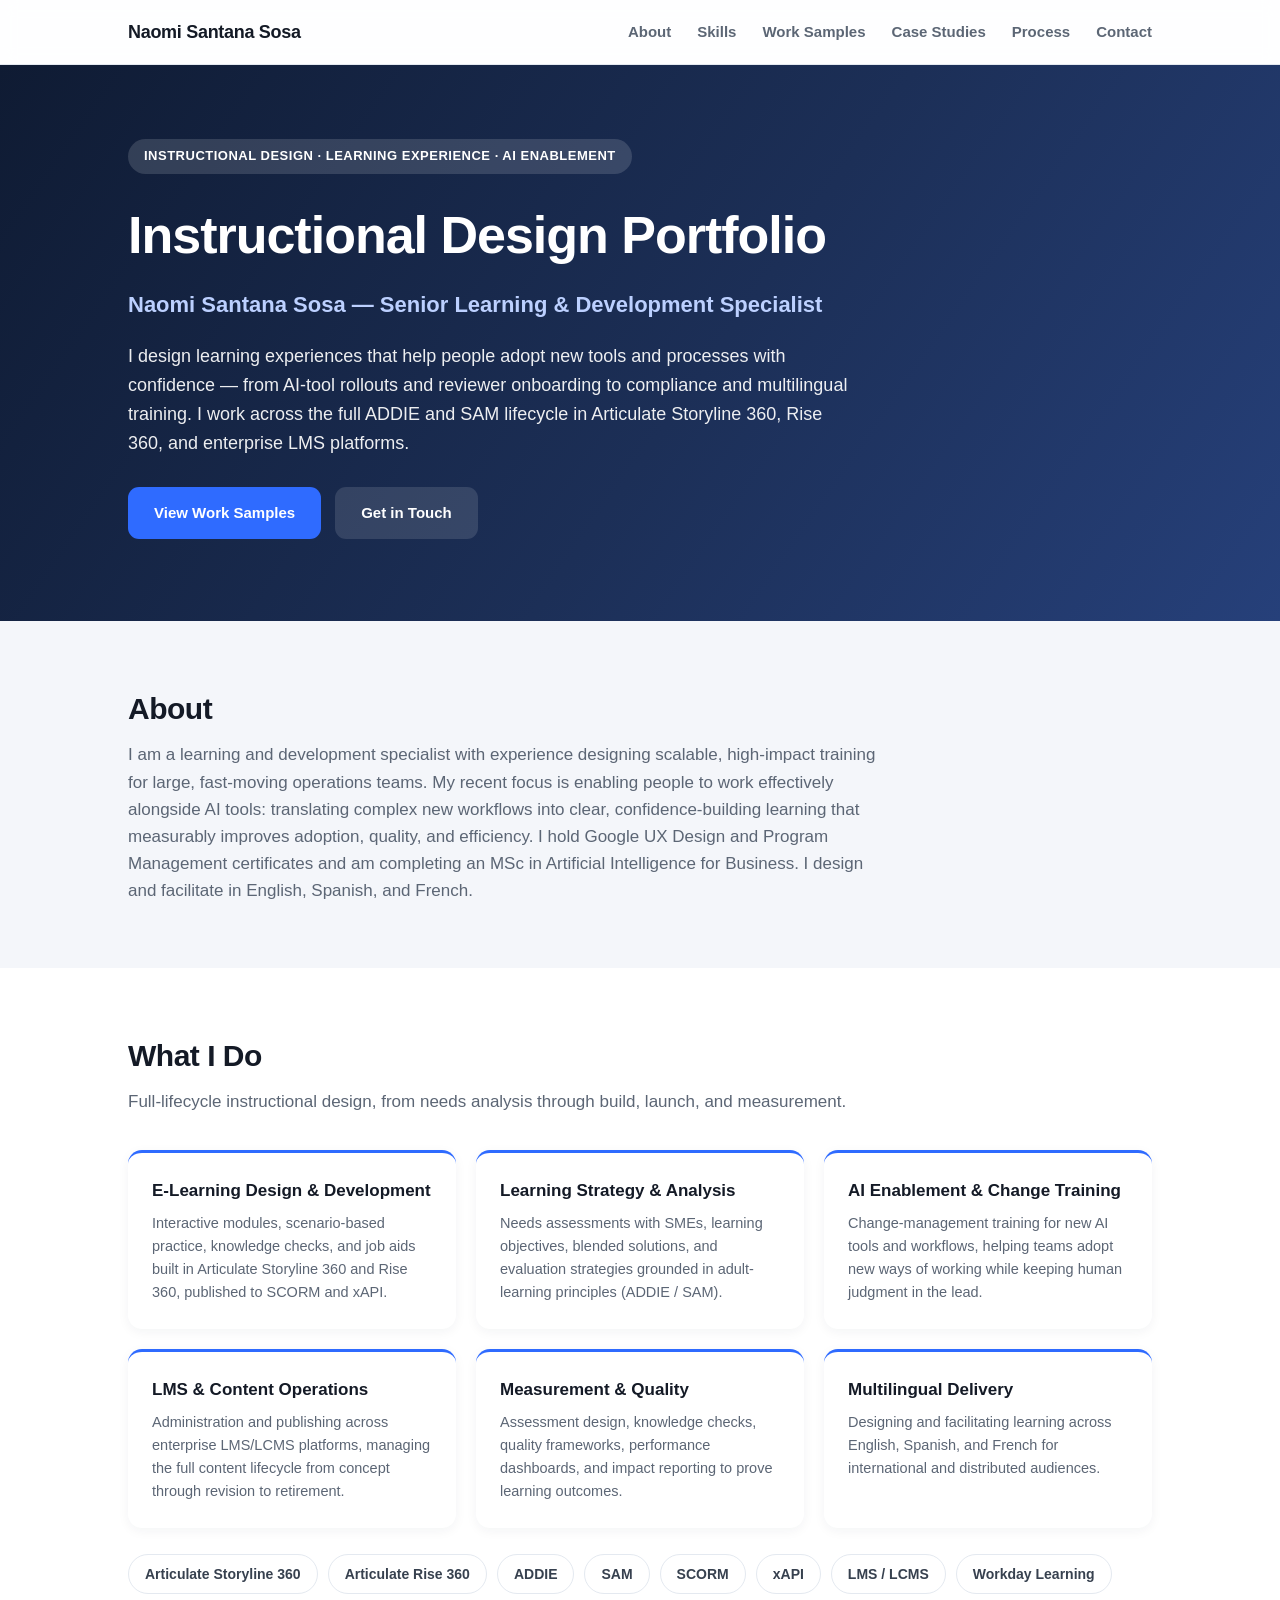
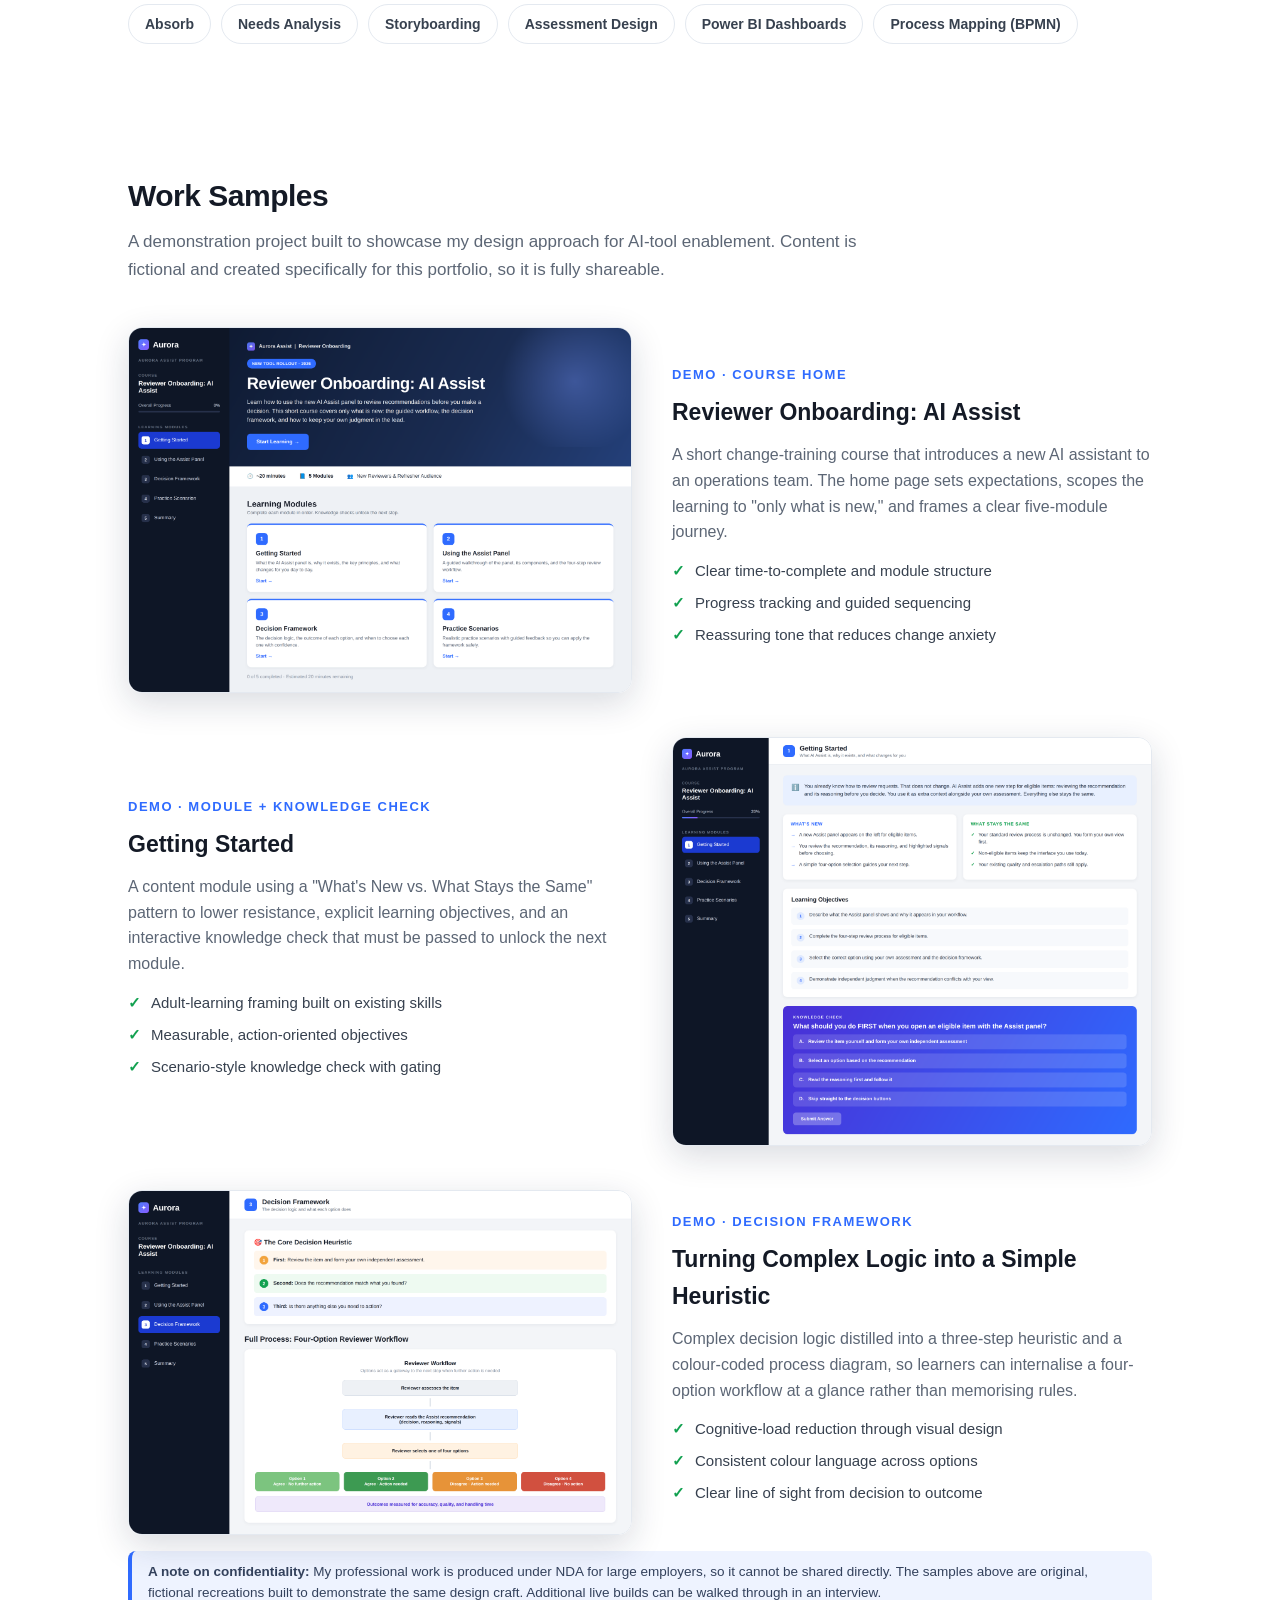
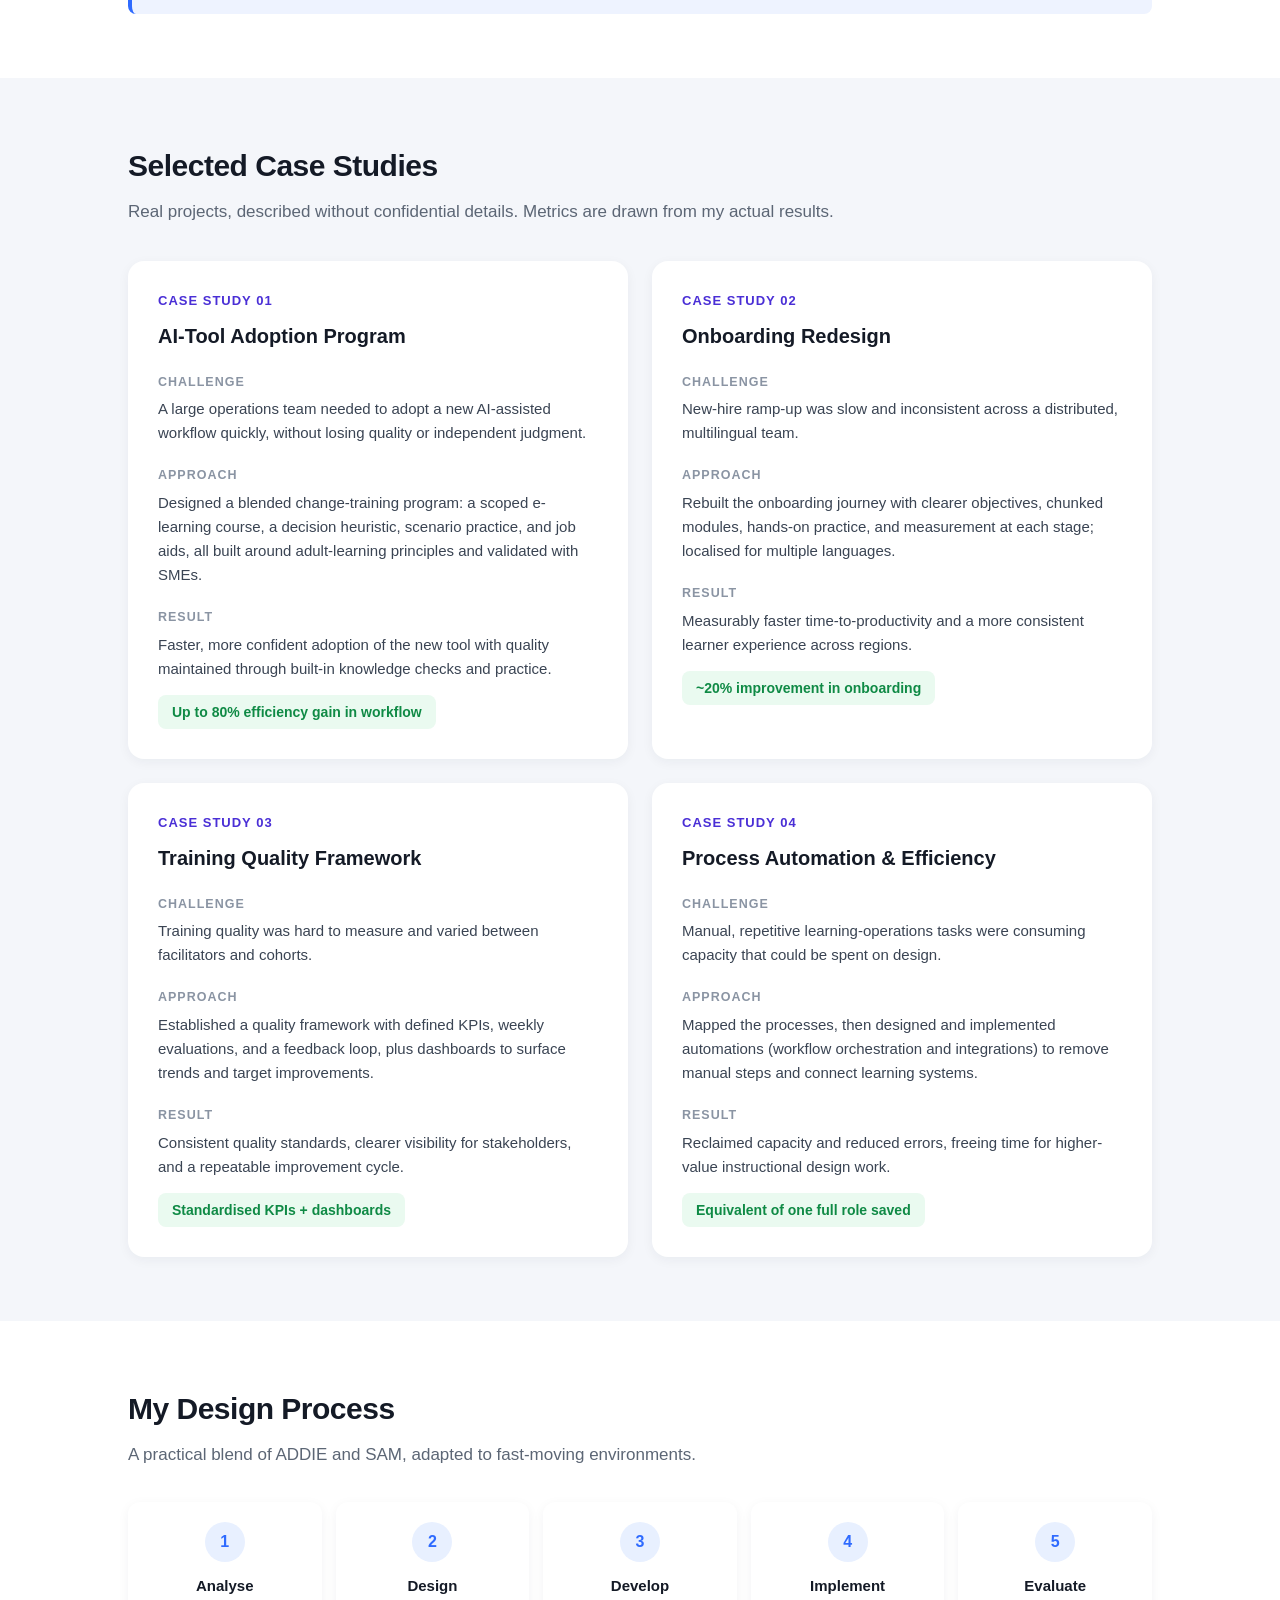
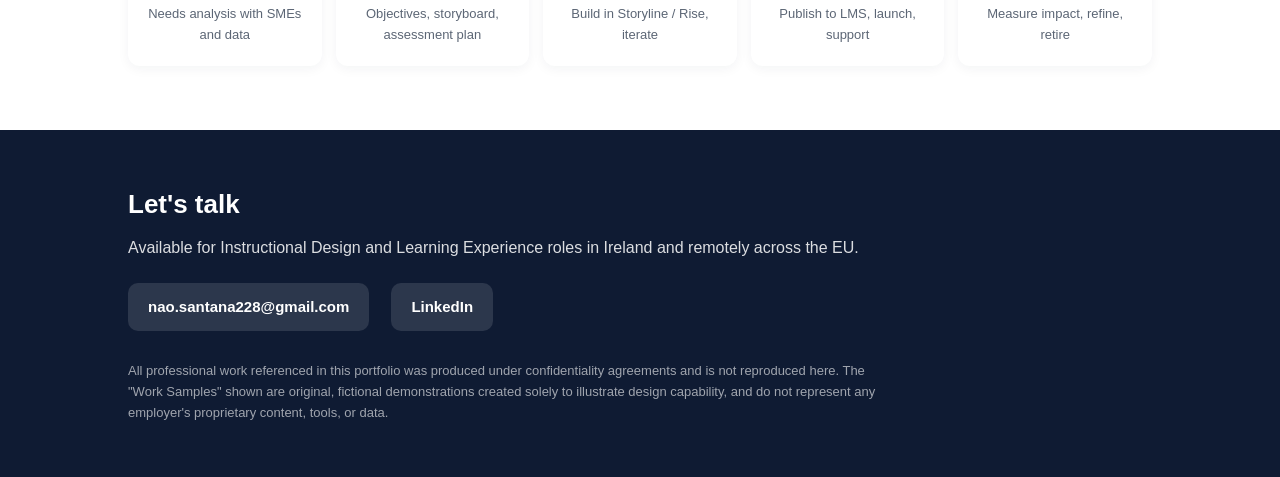
==== index.html @ 27bed398 "Add files via upload" ====
<!DOCTYPE html>
<html lang="en">
<head>
<meta charset="UTF-8">
<meta name="viewport" content="width=device-width, initial-scale=1.0">
<title>Naomi Santana Sosa — Instructional Design Portfolio</title>
<style>
  :root{--ink:#141a26;--muted:#5c6675;--blue:#2f6bff;--indigo:#4a2fd6;--bg:#f4f6fa;--line:#e4e9f0;}
  *{margin:0;padding:0;box-sizing:border-box;}
  html{scroll-behavior:smooth;}
  body{font-family:-apple-system,'Segoe UI',Roboto,Helvetica,Arial,sans-serif;color:var(--ink);background:var(--bg);line-height:1.6;}
  a{color:inherit;text-decoration:none;}
  .wrap{max-width:1080px;margin:0 auto;padding:0 28px;}

  /* Nav */
  nav{position:sticky;top:0;z-index:50;background:rgba(255,255,255,.9);backdrop-filter:blur(8px);border-bottom:1px solid var(--line);}
  nav .wrap{display:flex;align-items:center;justify-content:space-between;height:64px;}
  nav .logo{font-weight:800;font-size:18px;letter-spacing:-.3px;}
  nav .links{display:flex;gap:26px;font-size:15px;font-weight:600;color:var(--muted);}
  nav .links a:hover{color:var(--blue);}

  /* Hero */
  header{background:linear-gradient(125deg,#0f1b33,#1c2f57 55%,#26407a);color:#fff;padding:74px 0 82px;}
  header .tag{display:inline-block;background:rgba(255,255,255,.14);padding:7px 16px;border-radius:20px;font-size:13px;font-weight:700;letter-spacing:.5px;}
  header h1{font-size:52px;font-weight:800;letter-spacing:-1px;margin-top:20px;}
  header .role{font-size:22px;font-weight:600;margin-top:10px;color:#bcd0ff;}
  header p{max-width:720px;font-size:18px;margin-top:20px;opacity:.92;}
  header .cta{margin-top:30px;display:flex;gap:14px;flex-wrap:wrap;}
  .btn{background:var(--blue);color:#fff;padding:14px 26px;border-radius:11px;font-weight:700;font-size:15px;display:inline-block;}
  .btn.ghost{background:rgba(255,255,255,.12);}

  section{padding:64px 0;}
  section h2{font-size:30px;font-weight:800;letter-spacing:-.5px;}
  section .lead{color:var(--muted);font-size:17px;margin-top:8px;max-width:760px;}

  /* Skills */
  .skillgrid{display:grid;grid-template-columns:repeat(3,1fr);gap:20px;margin-top:34px;}
  .scard{background:#fff;border-radius:14px;padding:24px;border-top:3px solid var(--blue);box-shadow:0 3px 12px rgba(20,30,60,.05);}
  .scard h3{font-size:17px;}
  .scard p{color:var(--muted);font-size:14.5px;margin-top:8px;}
  .chips{display:flex;flex-wrap:wrap;gap:10px;margin-top:26px;}
  .chip{background:#fff;border:1px solid var(--line);border-radius:20px;padding:8px 16px;font-size:14px;font-weight:600;color:#37414f;}

  /* Samples */
  .samples{background:#fff;}
  .sample{display:grid;grid-template-columns:1.05fr 1fr;gap:40px;align-items:center;margin-top:44px;}
  .sample:nth-child(even) .shot{order:2;}
  .shot{border-radius:14px;overflow:hidden;box-shadow:0 10px 34px rgba(20,30,60,.16);border:1px solid var(--line);}
  .shot img{width:100%;display:block;}
  .sample .kick{color:var(--blue);font-weight:800;font-size:13px;letter-spacing:1.5px;}
  .sample h3{font-size:23px;margin-top:8px;}
  .sample p{color:var(--muted);margin-top:12px;font-size:16px;}
  .sample ul{margin-top:14px;padding-left:0;list-style:none;}
  .sample li{font-size:15px;color:#37414f;margin-bottom:8px;display:flex;gap:10px;}
  .sample li::before{content:"✓";color:#12a150;font-weight:800;}
  .note{background:#eef3ff;border-left:4px solid var(--blue);padding:10px 16px;border-radius:8px;font-size:13.5px;color:#33415c;margin-top:16px;}

  /* Case studies */
  .cases{display:grid;grid-template-columns:1fr 1fr;gap:24px;margin-top:36px;}
  .case{background:#fff;border-radius:16px;padding:30px;box-shadow:0 3px 12px rgba(20,30,60,.05);}
  .case .num{font-size:13px;font-weight:800;color:var(--indigo);letter-spacing:1px;}
  .case h3{font-size:20px;margin-top:8px;}
  .case .blk{margin-top:16px;}
  .case .blk b{font-size:12.5px;letter-spacing:1px;text-transform:uppercase;color:#8a94a3;}
  .case .blk p{font-size:15px;color:#3a4453;margin-top:4px;}
  .metric{display:inline-block;background:#eafaf0;color:#0f8a45;font-weight:800;font-size:14px;padding:6px 14px;border-radius:8px;margin-top:14px;}

  /* Approach */
  .steps{display:grid;grid-template-columns:repeat(5,1fr);gap:14px;margin-top:34px;}
  .step{background:#fff;border-radius:12px;padding:20px 16px;text-align:center;box-shadow:0 3px 12px rgba(20,30,60,.05);}
  .step .c{width:40px;height:40px;border-radius:50%;background:#e8f0ff;color:var(--blue);font-weight:800;display:flex;align-items:center;justify-content:center;margin:0 auto 12px;}
  .step h4{font-size:15px;}
  .step p{font-size:13px;color:var(--muted);margin-top:6px;}

  footer{background:#0f1b33;color:#fff;padding:54px 0;}
  footer h2{font-size:26px;font-weight:800;}
  footer p{opacity:.85;margin-top:10px;}
  footer .contact{display:flex;gap:22px;margin-top:22px;flex-wrap:wrap;font-size:15px;}
  footer .contact a{background:rgba(255,255,255,.12);padding:12px 20px;border-radius:10px;font-weight:600;}
  .fineprint{opacity:.6;font-size:13px;margin-top:30px;max-width:760px;}

  @media(max-width:860px){
    .skillgrid,.cases{grid-template-columns:1fr;}
    .sample{grid-template-columns:1fr;}
    .sample:nth-child(even) .shot{order:0;}
    .steps{grid-template-columns:1fr 1fr;}
    header h1{font-size:38px;}
    nav .links{display:none;}
  }
</style>
</head>
<body>

<nav><div class="wrap">
  <div class="logo">Naomi Santana Sosa</div>
  <div class="links">
    <a href="#about">About</a>
    <a href="#skills">Skills</a>
    <a href="#samples">Work Samples</a>
    <a href="#cases">Case Studies</a>
    <a href="#process">Process</a>
    <a href="#contact">Contact</a>
  </div>
</div></nav>

<header><div class="wrap">
  <span class="tag">INSTRUCTIONAL DESIGN · LEARNING EXPERIENCE · AI ENABLEMENT</span>
  <h1>Instructional Design Portfolio</h1>
  <div class="role">Naomi Santana Sosa — Senior Learning &amp; Development Specialist</div>
  <p>I design learning experiences that help people adopt new tools and processes with confidence — from AI-tool rollouts and reviewer onboarding to compliance and multilingual training. I work across the full ADDIE and SAM lifecycle in Articulate Storyline 360, Rise 360, and enterprise LMS platforms.</p>
  <div class="cta">
    <a class="btn" href="#samples">View Work Samples</a>
    <a class="btn ghost" href="#contact">Get in Touch</a>
  </div>
</div></header>

<section id="about"><div class="wrap">
  <h2>About</h2>
  <p class="lead">I am a learning and development specialist with experience designing scalable, high-impact training for large, fast-moving operations teams. My recent focus is enabling people to work effectively alongside AI tools: translating complex new workflows into clear, confidence-building learning that measurably improves adoption, quality, and efficiency. I hold Google UX Design and Program Management certificates and am completing an MSc in Artificial Intelligence for Business. I design and facilitate in English, Spanish, and French.</p>
</div></section>

<section id="skills" style="background:#fff;"><div class="wrap">
  <h2>What I Do</h2>
  <p class="lead">Full-lifecycle instructional design, from needs analysis through build, launch, and measurement.</p>
  <div class="skillgrid">
    <div class="scard"><h3>E-Learning Design &amp; Development</h3><p>Interactive modules, scenario-based practice, knowledge checks, and job aids built in Articulate Storyline 360 and Rise 360, published to SCORM and xAPI.</p></div>
    <div class="scard"><h3>Learning Strategy &amp; Analysis</h3><p>Needs assessments with SMEs, learning objectives, blended solutions, and evaluation strategies grounded in adult-learning principles (ADDIE / SAM).</p></div>
    <div class="scard"><h3>AI Enablement &amp; Change Training</h3><p>Change-management training for new AI tools and workflows, helping teams adopt new ways of working while keeping human judgment in the lead.</p></div>
    <div class="scard"><h3>LMS &amp; Content Operations</h3><p>Administration and publishing across enterprise LMS/LCMS platforms, managing the full content lifecycle from concept through revision to retirement.</p></div>
    <div class="scard"><h3>Measurement &amp; Quality</h3><p>Assessment design, knowledge checks, quality frameworks, performance dashboards, and impact reporting to prove learning outcomes.</p></div>
    <div class="scard"><h3>Multilingual Delivery</h3><p>Designing and facilitating learning across English, Spanish, and French for international and distributed audiences.</p></div>
  </div>
  <div class="chips">
    <span class="chip">Articulate Storyline 360</span>
    <span class="chip">Articulate Rise 360</span>
    <span class="chip">ADDIE</span>
    <span class="chip">SAM</span>
    <span class="chip">SCORM</span>
    <span class="chip">xAPI</span>
    <span class="chip">LMS / LCMS</span>
    <span class="chip">Workday Learning</span>
    <span class="chip">Absorb</span>
    <span class="chip">Needs Analysis</span>
    <span class="chip">Storyboarding</span>
    <span class="chip">Assessment Design</span>
    <span class="chip">Power BI Dashboards</span>
    <span class="chip">Process Mapping (BPMN)</span>
  </div>
</div></section>

<section id="samples" class="samples"><div class="wrap">
  <h2>Work Samples</h2>
  <p class="lead">A demonstration project built to showcase my design approach for AI-tool enablement. Content is fictional and created specifically for this portfolio, so it is fully shareable.</p>

  <div class="sample">
    <div class="shot"><img src="demo_home.png" alt="Course home page"></div>
    <div>
      <div class="kick">DEMO · COURSE HOME</div>
      <h3>Reviewer Onboarding: AI Assist</h3>
      <p>A short change-training course that introduces a new AI assistant to an operations team. The home page sets expectations, scopes the learning to "only what is new," and frames a clear five-module journey.</p>
      <ul>
        <li>Clear time-to-complete and module structure</li>
        <li>Progress tracking and guided sequencing</li>
        <li>Reassuring tone that reduces change anxiety</li>
      </ul>
    </div>
  </div>

  <div class="sample">
    <div class="shot"><img src="demo_module.png" alt="Module page with knowledge check"></div>
    <div>
      <div class="kick">DEMO · MODULE + KNOWLEDGE CHECK</div>
      <h3>Getting Started</h3>
      <p>A content module using a "What's New vs. What Stays the Same" pattern to lower resistance, explicit learning objectives, and an interactive knowledge check that must be passed to unlock the next module.</p>
      <ul>
        <li>Adult-learning framing built on existing skills</li>
        <li>Measurable, action-oriented objectives</li>
        <li>Scenario-style knowledge check with gating</li>
      </ul>
    </div>
  </div>

  <div class="sample">
    <div class="shot"><img src="demo_decision.png" alt="Decision framework and process diagram"></div>
    <div>
      <div class="kick">DEMO · DECISION FRAMEWORK</div>
      <h3>Turning Complex Logic into a Simple Heuristic</h3>
      <p>Complex decision logic distilled into a three-step heuristic and a colour-coded process diagram, so learners can internalise a four-option workflow at a glance rather than memorising rules.</p>
      <ul>
        <li>Cognitive-load reduction through visual design</li>
        <li>Consistent colour language across options</li>
        <li>Clear line of sight from decision to outcome</li>
      </ul>
    </div>
  </div>

  <div class="note"><b>A note on confidentiality:</b> My professional work is produced under NDA for large employers, so it cannot be shared directly. The samples above are original, fictional recreations built to demonstrate the same design craft. Additional live builds can be walked through in an interview.</div>
</div></div></section>

<section id="cases"><div class="wrap">
  <h2>Selected Case Studies</h2>
  <p class="lead">Real projects, described without confidential details. Metrics are drawn from my actual results.</p>
  <div class="cases">

    <div class="case">
      <div class="num">CASE STUDY 01</div>
      <h3>AI-Tool Adoption Program</h3>
      <div class="blk"><b>Challenge</b><p>A large operations team needed to adopt a new AI-assisted workflow quickly, without losing quality or independent judgment.</p></div>
      <div class="blk"><b>Approach</b><p>Designed a blended change-training program: a scoped e-learning course, a decision heuristic, scenario practice, and job aids, all built around adult-learning principles and validated with SMEs.</p></div>
      <div class="blk"><b>Result</b><p>Faster, more confident adoption of the new tool with quality maintained through built-in knowledge checks and practice.</p></div>
      <span class="metric">Up to 80% efficiency gain in workflow</span>
    </div>

    <div class="case">
      <div class="num">CASE STUDY 02</div>
      <h3>Onboarding Redesign</h3>
      <div class="blk"><b>Challenge</b><p>New-hire ramp-up was slow and inconsistent across a distributed, multilingual team.</p></div>
      <div class="blk"><b>Approach</b><p>Rebuilt the onboarding journey with clearer objectives, chunked modules, hands-on practice, and measurement at each stage; localised for multiple languages.</p></div>
      <div class="blk"><b>Result</b><p>Measurably faster time-to-productivity and a more consistent learner experience across regions.</p></div>
      <span class="metric">~20% improvement in onboarding</span>
    </div>

    <div class="case">
      <div class="num">CASE STUDY 03</div>
      <h3>Training Quality Framework</h3>
      <div class="blk"><b>Challenge</b><p>Training quality was hard to measure and varied between facilitators and cohorts.</p></div>
      <div class="blk"><b>Approach</b><p>Established a quality framework with defined KPIs, weekly evaluations, and a feedback loop, plus dashboards to surface trends and target improvements.</p></div>
      <div class="blk"><b>Result</b><p>Consistent quality standards, clearer visibility for stakeholders, and a repeatable improvement cycle.</p></div>
      <span class="metric">Standardised KPIs + dashboards</span>
    </div>

    <div class="case">
      <div class="num">CASE STUDY 04</div>
      <h3>Process Automation &amp; Efficiency</h3>
      <div class="blk"><b>Challenge</b><p>Manual, repetitive learning-operations tasks were consuming capacity that could be spent on design.</p></div>
      <div class="blk"><b>Approach</b><p>Mapped the processes, then designed and implemented automations (workflow orchestration and integrations) to remove manual steps and connect learning systems.</p></div>
      <div class="blk"><b>Result</b><p>Reclaimed capacity and reduced errors, freeing time for higher-value instructional design work.</p></div>
      <span class="metric">Equivalent of one full role saved</span>
    </div>

  </div>
</div></section>

<section id="process" style="background:#fff;"><div class="wrap">
  <h2>My Design Process</h2>
  <p class="lead">A practical blend of ADDIE and SAM, adapted to fast-moving environments.</p>
  <div class="steps">
    <div class="step"><div class="c">1</div><h4>Analyse</h4><p>Needs analysis with SMEs and data</p></div>
    <div class="step"><div class="c">2</div><h4>Design</h4><p>Objectives, storyboard, assessment plan</p></div>
    <div class="step"><div class="c">3</div><h4>Develop</h4><p>Build in Storyline / Rise, iterate</p></div>
    <div class="step"><div class="c">4</div><h4>Implement</h4><p>Publish to LMS, launch, support</p></div>
    <div class="step"><div class="c">5</div><h4>Evaluate</h4><p>Measure impact, refine, retire</p></div>
  </div>
</div></section>

<footer id="contact"><div class="wrap">
  <h2>Let's talk</h2>
  <p>Available for Instructional Design and Learning Experience roles in Ireland and remotely across the EU.</p>
  <div class="contact">
    <a href="mailto:nao.santana228@gmail.com">nao.santana228@gmail.com</a>
    <a href="https://www.linkedin.com/in/naomi-santana-797504239/" target="_blank">LinkedIn</a>
  </div>
  <p class="fineprint">All professional work referenced in this portfolio was produced under confidentiality agreements and is not reproduced here. The "Work Samples" shown are original, fictional demonstrations created solely to illustrate design capability, and do not represent any employer's proprietary content, tools, or data.</p>
</div></footer>

</body>
</html>
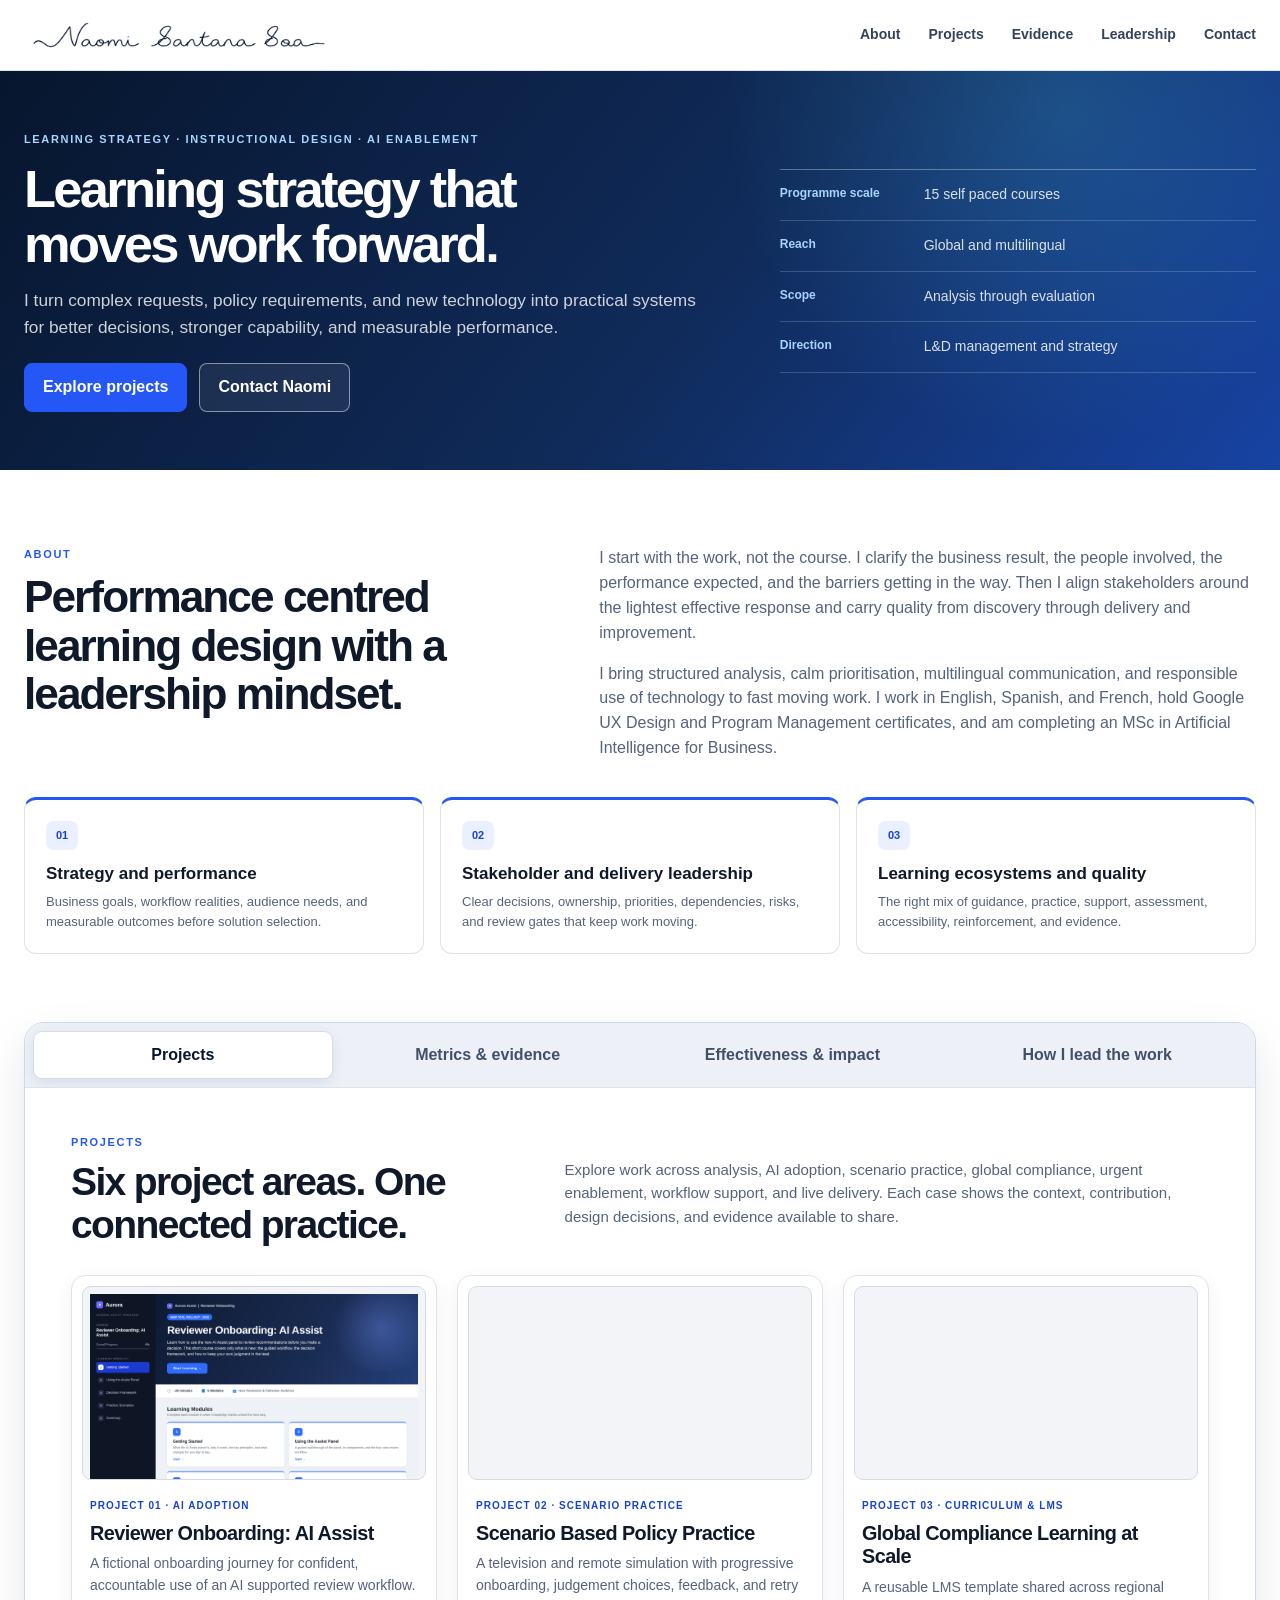
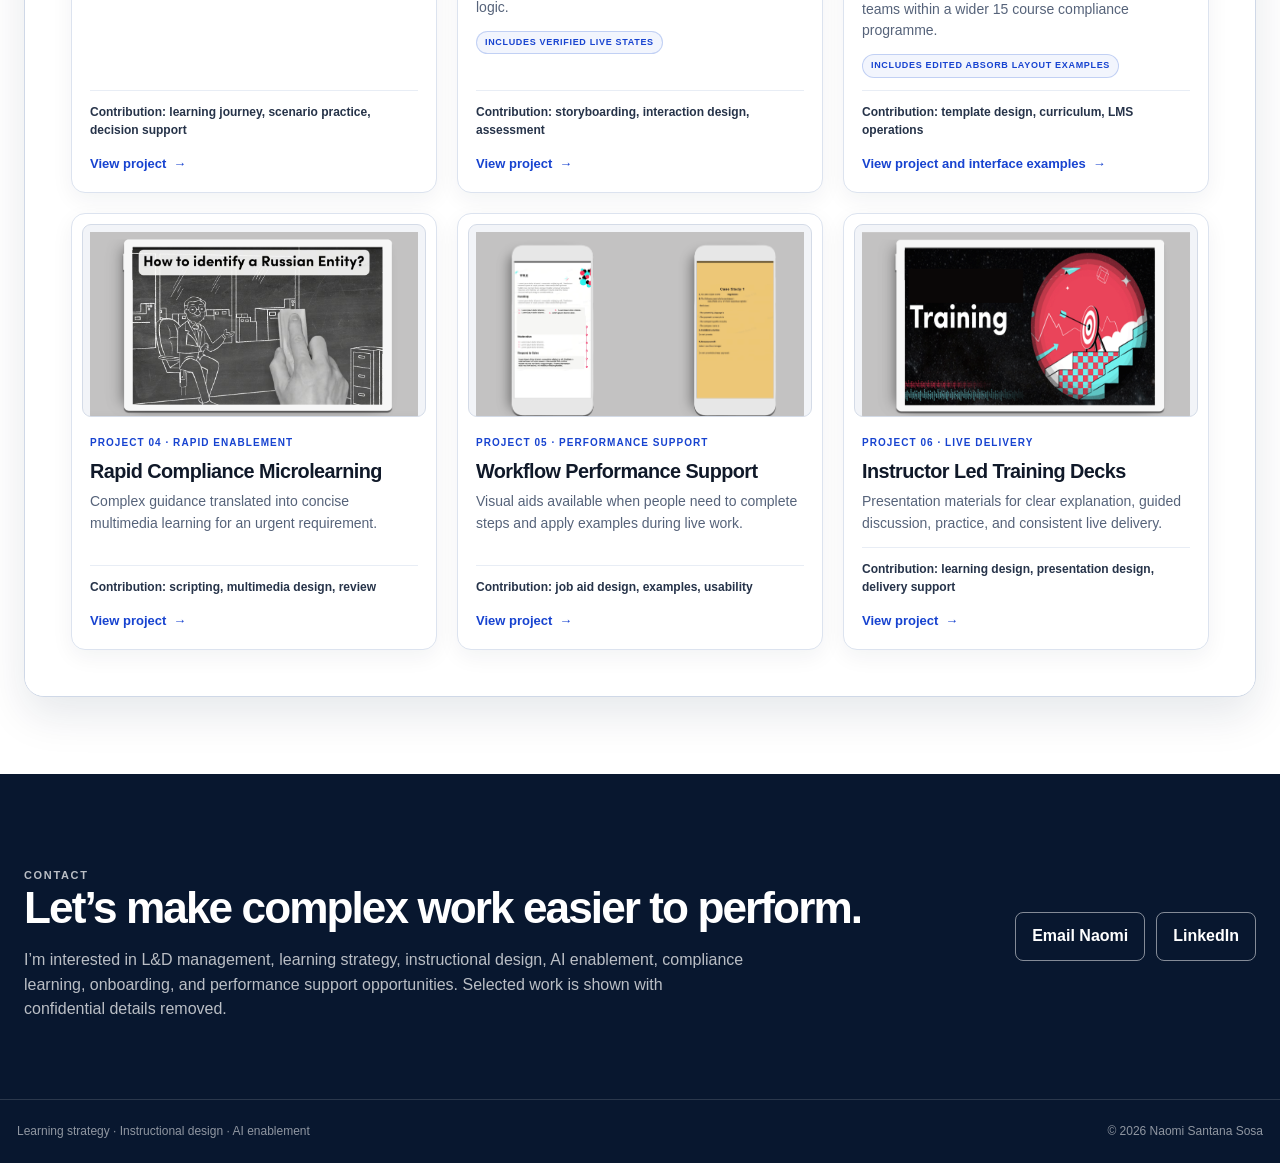
==== commit 124691d6: "Publish validated multi route portfolio" ====
--- a/index.html
+++ b/index.html
@@ -1,267 +1,500 @@
 <!DOCTYPE html>
 <html lang="en">
 <head>
-<meta charset="UTF-8">
-<meta name="viewport" content="width=device-width, initial-scale=1.0">
-<title>Naomi Santana Sosa — Instructional Design Portfolio</title>
-<style>
-  :root{--ink:#141a26;--muted:#5c6675;--blue:#2f6bff;--indigo:#4a2fd6;--bg:#f4f6fa;--line:#e4e9f0;}
-  *{margin:0;padding:0;box-sizing:border-box;}
-  html{scroll-behavior:smooth;}
-  body{font-family:-apple-system,'Segoe UI',Roboto,Helvetica,Arial,sans-serif;color:var(--ink);background:var(--bg);line-height:1.6;}
-  a{color:inherit;text-decoration:none;}
-  .wrap{max-width:1080px;margin:0 auto;padding:0 28px;}
-
-  /* Nav */
-  nav{position:sticky;top:0;z-index:50;background:rgba(255,255,255,.9);backdrop-filter:blur(8px);border-bottom:1px solid var(--line);}
-  nav .wrap{display:flex;align-items:center;justify-content:space-between;height:64px;}
-  nav .logo{font-weight:800;font-size:18px;letter-spacing:-.3px;}
-  nav .links{display:flex;gap:26px;font-size:15px;font-weight:600;color:var(--muted);}
-  nav .links a:hover{color:var(--blue);}
-
-  /* Hero */
-  header{background:linear-gradient(125deg,#0f1b33,#1c2f57 55%,#26407a);color:#fff;padding:74px 0 82px;}
-  header .tag{display:inline-block;background:rgba(255,255,255,.14);padding:7px 16px;border-radius:20px;font-size:13px;font-weight:700;letter-spacing:.5px;}
-  header h1{font-size:52px;font-weight:800;letter-spacing:-1px;margin-top:20px;}
-  header .role{font-size:22px;font-weight:600;margin-top:10px;color:#bcd0ff;}
-  header p{max-width:720px;font-size:18px;margin-top:20px;opacity:.92;}
-  header .cta{margin-top:30px;display:flex;gap:14px;flex-wrap:wrap;}
-  .btn{background:var(--blue);color:#fff;padding:14px 26px;border-radius:11px;font-weight:700;font-size:15px;display:inline-block;}
-  .btn.ghost{background:rgba(255,255,255,.12);}
-
-  section{padding:64px 0;}
-  section h2{font-size:30px;font-weight:800;letter-spacing:-.5px;}
-  section .lead{color:var(--muted);font-size:17px;margin-top:8px;max-width:760px;}
-
-  /* Skills */
-  .skillgrid{display:grid;grid-template-columns:repeat(3,1fr);gap:20px;margin-top:34px;}
-  .scard{background:#fff;border-radius:14px;padding:24px;border-top:3px solid var(--blue);box-shadow:0 3px 12px rgba(20,30,60,.05);}
-  .scard h3{font-size:17px;}
-  .scard p{color:var(--muted);font-size:14.5px;margin-top:8px;}
-  .chips{display:flex;flex-wrap:wrap;gap:10px;margin-top:26px;}
-  .chip{background:#fff;border:1px solid var(--line);border-radius:20px;padding:8px 16px;font-size:14px;font-weight:600;color:#37414f;}
-
-  /* Samples */
-  .samples{background:#fff;}
-  .sample{display:grid;grid-template-columns:1.05fr 1fr;gap:40px;align-items:center;margin-top:44px;}
-  .sample:nth-child(even) .shot{order:2;}
-  .shot{border-radius:14px;overflow:hidden;box-shadow:0 10px 34px rgba(20,30,60,.16);border:1px solid var(--line);}
-  .shot img{width:100%;display:block;}
-  .sample .kick{color:var(--blue);font-weight:800;font-size:13px;letter-spacing:1.5px;}
-  .sample h3{font-size:23px;margin-top:8px;}
-  .sample p{color:var(--muted);margin-top:12px;font-size:16px;}
-  .sample ul{margin-top:14px;padding-left:0;list-style:none;}
-  .sample li{font-size:15px;color:#37414f;margin-bottom:8px;display:flex;gap:10px;}
-  .sample li::before{content:"✓";color:#12a150;font-weight:800;}
-  .note{background:#eef3ff;border-left:4px solid var(--blue);padding:10px 16px;border-radius:8px;font-size:13.5px;color:#33415c;margin-top:16px;}
-
-  /* Case studies */
-  .cases{display:grid;grid-template-columns:1fr 1fr;gap:24px;margin-top:36px;}
-  .case{background:#fff;border-radius:16px;padding:30px;box-shadow:0 3px 12px rgba(20,30,60,.05);}
-  .case .num{font-size:13px;font-weight:800;color:var(--indigo);letter-spacing:1px;}
-  .case h3{font-size:20px;margin-top:8px;}
-  .case .blk{margin-top:16px;}
-  .case .blk b{font-size:12.5px;letter-spacing:1px;text-transform:uppercase;color:#8a94a3;}
-  .case .blk p{font-size:15px;color:#3a4453;margin-top:4px;}
-  .metric{display:inline-block;background:#eafaf0;color:#0f8a45;font-weight:800;font-size:14px;padding:6px 14px;border-radius:8px;margin-top:14px;}
-
-  /* Approach */
-  .steps{display:grid;grid-template-columns:repeat(5,1fr);gap:14px;margin-top:34px;}
-  .step{background:#fff;border-radius:12px;padding:20px 16px;text-align:center;box-shadow:0 3px 12px rgba(20,30,60,.05);}
-  .step .c{width:40px;height:40px;border-radius:50%;background:#e8f0ff;color:var(--blue);font-weight:800;display:flex;align-items:center;justify-content:center;margin:0 auto 12px;}
-  .step h4{font-size:15px;}
-  .step p{font-size:13px;color:var(--muted);margin-top:6px;}
-
-  footer{background:#0f1b33;color:#fff;padding:54px 0;}
-  footer h2{font-size:26px;font-weight:800;}
-  footer p{opacity:.85;margin-top:10px;}
-  footer .contact{display:flex;gap:22px;margin-top:22px;flex-wrap:wrap;font-size:15px;}
-  footer .contact a{background:rgba(255,255,255,.12);padding:12px 20px;border-radius:10px;font-weight:600;}
-  .fineprint{opacity:.6;font-size:13px;margin-top:30px;max-width:760px;}
-
-  @media(max-width:860px){
-    .skillgrid,.cases{grid-template-columns:1fr;}
-    .sample{grid-template-columns:1fr;}
-    .sample:nth-child(even) .shot{order:0;}
-    .steps{grid-template-columns:1fr 1fr;}
-    header h1{font-size:38px;}
-    nav .links{display:none;}
-  }
-</style>
+  <meta charset="utf-8">
+  <meta name="viewport" content="width=device-width, initial-scale=1">
+  <meta name="description" content="Portfolio of Naomi Santana Sosa, a learning strategist and instructional designer specialising in performance analysis, AI enablement, compliance, onboarding, learning ecosystems, assessment, and measurable improvement.">
+  <title>Naomi Santana Sosa | Learning Strategy and Instructional Design</title>
+  <link rel="icon" href="favicon.svg" type="image/svg+xml">
+  <link rel="stylesheet" href="styles.css?v=20260722-assessment-workbench-v4">
 </head>
 <body>
-
-<nav><div class="wrap">
-  <div class="logo">Naomi Santana Sosa</div>
-  <div class="links">
-    <a href="#about">About</a>
-    <a href="#skills">Skills</a>
-    <a href="#samples">Work Samples</a>
-    <a href="#cases">Case Studies</a>
-    <a href="#process">Process</a>
-    <a href="#contact">Contact</a>
-  </div>
-</div></nav>
-
-<header><div class="wrap">
-  <span class="tag">INSTRUCTIONAL DESIGN · LEARNING EXPERIENCE · AI ENABLEMENT</span>
-  <h1>Instructional Design Portfolio</h1>
-  <div class="role">Naomi Santana Sosa — Senior Learning &amp; Development Specialist</div>
-  <p>I design learning experiences that help people adopt new tools and processes with confidence — from AI-tool rollouts and reviewer onboarding to compliance and multilingual training. I work across the full ADDIE and SAM lifecycle in Articulate Storyline 360, Rise 360, and enterprise LMS platforms.</p>
-  <div class="cta">
-    <a class="btn" href="#samples">View Work Samples</a>
-    <a class="btn ghost" href="#contact">Get in Touch</a>
-  </div>
-</div></header>
-
-<section id="about"><div class="wrap">
-  <h2>About</h2>
-  <p class="lead">I am a learning and development specialist with experience designing scalable, high-impact training for large, fast-moving operations teams. My recent focus is enabling people to work effectively alongside AI tools: translating complex new workflows into clear, confidence-building learning that measurably improves adoption, quality, and efficiency. I hold Google UX Design and Program Management certificates and am completing an MSc in Artificial Intelligence for Business. I design and facilitate in English, Spanish, and French.</p>
-</div></section>
-
-<section id="skills" style="background:#fff;"><div class="wrap">
-  <h2>What I Do</h2>
-  <p class="lead">Full-lifecycle instructional design, from needs analysis through build, launch, and measurement.</p>
-  <div class="skillgrid">
-    <div class="scard"><h3>E-Learning Design &amp; Development</h3><p>Interactive modules, scenario-based practice, knowledge checks, and job aids built in Articulate Storyline 360 and Rise 360, published to SCORM and xAPI.</p></div>
-    <div class="scard"><h3>Learning Strategy &amp; Analysis</h3><p>Needs assessments with SMEs, learning objectives, blended solutions, and evaluation strategies grounded in adult-learning principles (ADDIE / SAM).</p></div>
-    <div class="scard"><h3>AI Enablement &amp; Change Training</h3><p>Change-management training for new AI tools and workflows, helping teams adopt new ways of working while keeping human judgment in the lead.</p></div>
-    <div class="scard"><h3>LMS &amp; Content Operations</h3><p>Administration and publishing across enterprise LMS/LCMS platforms, managing the full content lifecycle from concept through revision to retirement.</p></div>
-    <div class="scard"><h3>Measurement &amp; Quality</h3><p>Assessment design, knowledge checks, quality frameworks, performance dashboards, and impact reporting to prove learning outcomes.</p></div>
-    <div class="scard"><h3>Multilingual Delivery</h3><p>Designing and facilitating learning across English, Spanish, and French for international and distributed audiences.</p></div>
-  </div>
-  <div class="chips">
-    <span class="chip">Articulate Storyline 360</span>
-    <span class="chip">Articulate Rise 360</span>
-    <span class="chip">ADDIE</span>
-    <span class="chip">SAM</span>
-    <span class="chip">SCORM</span>
-    <span class="chip">xAPI</span>
-    <span class="chip">LMS / LCMS</span>
-    <span class="chip">Workday Learning</span>
-    <span class="chip">Absorb</span>
-    <span class="chip">Needs Analysis</span>
-    <span class="chip">Storyboarding</span>
-    <span class="chip">Assessment Design</span>
-    <span class="chip">Power BI Dashboards</span>
-    <span class="chip">Process Mapping (BPMN)</span>
-  </div>
-</div></section>
-
-<section id="samples" class="samples"><div class="wrap">
-  <h2>Work Samples</h2>
-  <p class="lead">A demonstration project built to showcase my design approach for AI-tool enablement. Content is fictional and created specifically for this portfolio, so it is fully shareable.</p>
-
-  <div class="sample">
-    <div class="shot"><img src="demo_home.png" alt="Course home page"></div>
-    <div>
-      <div class="kick">DEMO · COURSE HOME</div>
-      <h3>Reviewer Onboarding: AI Assist</h3>
-      <p>A short change-training course that introduces a new AI assistant to an operations team. The home page sets expectations, scopes the learning to "only what is new," and frames a clear five-module journey.</p>
-      <ul>
-        <li>Clear time-to-complete and module structure</li>
-        <li>Progress tracking and guided sequencing</li>
-        <li>Reassuring tone that reduces change anxiety</li>
-      </ul>
+  <a class="skip-link" href="#main">Skip to portfolio</a>
+
+  <header class="site-header">
+    <div class="header-inner shell">
+      <a class="brand" href="#main" aria-label="Naomi Santana Sosa, home">
+        <img class="brand-wordmark" src="assets/naomi-santana-sosa-wordmark.png" width="1600" height="198" alt="" decoding="async">
+      </a>
+      <button class="menu-toggle" type="button" aria-expanded="false" aria-controls="site-nav">Menu</button>
+      <nav class="site-nav" id="site-nav" aria-label="Primary navigation">
+        <a href="#about">About</a>
+        <a href="#projects">Projects</a>
+        <a href="#evidence">Evidence</a>
+        <a href="#leadership">Leadership</a>
+        <a href="#contact">Contact</a>
+      </nav>
     </div>
-  </div>
-
-  <div class="sample">
-    <div class="shot"><img src="demo_module.png" alt="Module page with knowledge check"></div>
-    <div>
-      <div class="kick">DEMO · MODULE + KNOWLEDGE CHECK</div>
-      <h3>Getting Started</h3>
-      <p>A content module using a "What's New vs. What Stays the Same" pattern to lower resistance, explicit learning objectives, and an interactive knowledge check that must be passed to unlock the next module.</p>
-      <ul>
-        <li>Adult-learning framing built on existing skills</li>
-        <li>Measurable, action-oriented objectives</li>
-        <li>Scenario-style knowledge check with gating</li>
-      </ul>
-    </div>
-  </div>
-
-  <div class="sample">
-    <div class="shot"><img src="demo_decision.png" alt="Decision framework and process diagram"></div>
-    <div>
-      <div class="kick">DEMO · DECISION FRAMEWORK</div>
-      <h3>Turning Complex Logic into a Simple Heuristic</h3>
-      <p>Complex decision logic distilled into a three-step heuristic and a colour-coded process diagram, so learners can internalise a four-option workflow at a glance rather than memorising rules.</p>
-      <ul>
-        <li>Cognitive-load reduction through visual design</li>
-        <li>Consistent colour language across options</li>
-        <li>Clear line of sight from decision to outcome</li>
-      </ul>
-    </div>
-  </div>
-
-  <div class="note"><b>A note on confidentiality:</b> My professional work is produced under NDA for large employers, so it cannot be shared directly. The samples above are original, fictional recreations built to demonstrate the same design craft. Additional live builds can be walked through in an interview.</div>
-</div></div></section>
-
-<section id="cases"><div class="wrap">
-  <h2>Selected Case Studies</h2>
-  <p class="lead">Real projects, described without confidential details. Metrics are drawn from my actual results.</p>
-  <div class="cases">
-
-    <div class="case">
-      <div class="num">CASE STUDY 01</div>
-      <h3>AI-Tool Adoption Program</h3>
-      <div class="blk"><b>Challenge</b><p>A large operations team needed to adopt a new AI-assisted workflow quickly, without losing quality or independent judgment.</p></div>
-      <div class="blk"><b>Approach</b><p>Designed a blended change-training program: a scoped e-learning course, a decision heuristic, scenario practice, and job aids, all built around adult-learning principles and validated with SMEs.</p></div>
-      <div class="blk"><b>Result</b><p>Faster, more confident adoption of the new tool with quality maintained through built-in knowledge checks and practice.</p></div>
-      <span class="metric">Up to 80% efficiency gain in workflow</span>
-    </div>
-
-    <div class="case">
-      <div class="num">CASE STUDY 02</div>
-      <h3>Onboarding Redesign</h3>
-      <div class="blk"><b>Challenge</b><p>New-hire ramp-up was slow and inconsistent across a distributed, multilingual team.</p></div>
-      <div class="blk"><b>Approach</b><p>Rebuilt the onboarding journey with clearer objectives, chunked modules, hands-on practice, and measurement at each stage; localised for multiple languages.</p></div>
-      <div class="blk"><b>Result</b><p>Measurably faster time-to-productivity and a more consistent learner experience across regions.</p></div>
-      <span class="metric">~20% improvement in onboarding</span>
-    </div>
-
-    <div class="case">
-      <div class="num">CASE STUDY 03</div>
-      <h3>Training Quality Framework</h3>
-      <div class="blk"><b>Challenge</b><p>Training quality was hard to measure and varied between facilitators and cohorts.</p></div>
-      <div class="blk"><b>Approach</b><p>Established a quality framework with defined KPIs, weekly evaluations, and a feedback loop, plus dashboards to surface trends and target improvements.</p></div>
-      <div class="blk"><b>Result</b><p>Consistent quality standards, clearer visibility for stakeholders, and a repeatable improvement cycle.</p></div>
-      <span class="metric">Standardised KPIs + dashboards</span>
-    </div>
-
-    <div class="case">
-      <div class="num">CASE STUDY 04</div>
-      <h3>Process Automation &amp; Efficiency</h3>
-      <div class="blk"><b>Challenge</b><p>Manual, repetitive learning-operations tasks were consuming capacity that could be spent on design.</p></div>
-      <div class="blk"><b>Approach</b><p>Mapped the processes, then designed and implemented automations (workflow orchestration and integrations) to remove manual steps and connect learning systems.</p></div>
-      <div class="blk"><b>Result</b><p>Reclaimed capacity and reduced errors, freeing time for higher-value instructional design work.</p></div>
-      <span class="metric">Equivalent of one full role saved</span>
-    </div>
-
-  </div>
-</div></section>
-
-<section id="process" style="background:#fff;"><div class="wrap">
-  <h2>My Design Process</h2>
-  <p class="lead">A practical blend of ADDIE and SAM, adapted to fast-moving environments.</p>
-  <div class="steps">
-    <div class="step"><div class="c">1</div><h4>Analyse</h4><p>Needs analysis with SMEs and data</p></div>
-    <div class="step"><div class="c">2</div><h4>Design</h4><p>Objectives, storyboard, assessment plan</p></div>
-    <div class="step"><div class="c">3</div><h4>Develop</h4><p>Build in Storyline / Rise, iterate</p></div>
-    <div class="step"><div class="c">4</div><h4>Implement</h4><p>Publish to LMS, launch, support</p></div>
-    <div class="step"><div class="c">5</div><h4>Evaluate</h4><p>Measure impact, refine, retire</p></div>
-  </div>
-</div></section>
-
-<footer id="contact"><div class="wrap">
-  <h2>Let's talk</h2>
-  <p>Available for Instructional Design and Learning Experience roles in Ireland and remotely across the EU.</p>
-  <div class="contact">
-    <a href="mailto:nao.santana228@gmail.com">nao.santana228@gmail.com</a>
-    <a href="https://www.linkedin.com/in/naomi-santana-797504239/" target="_blank">LinkedIn</a>
-  </div>
-  <p class="fineprint">All professional work referenced in this portfolio was produced under confidentiality agreements and is not reproduced here. The "Work Samples" shown are original, fictional demonstrations created solely to illustrate design capability, and do not represent any employer's proprietary content, tools, or data.</p>
-</div></footer>
-
+  </header>
+
+  <main id="main">
+    <section class="hero" aria-labelledby="hero-title">
+      <div class="hero-inner shell">
+        <div class="hero-message">
+          <p class="eyebrow">Learning strategy · Instructional design · AI enablement</p>
+          <h1 id="hero-title">Learning strategy that moves work forward.</h1>
+          <p class="hero-copy">I turn complex requests, policy requirements, and new technology into practical systems for better decisions, stronger capability, and measurable performance.</p>
+          <div class="actions">
+            <a class="button" href="#projects">Explore projects</a>
+            <a class="button secondary" href="#contact">Contact Naomi</a>
+          </div>
+        </div>
+        <ul class="hero-proof" aria-label="Portfolio scope">
+          <li><strong>Programme scale</strong><span>15 self paced courses</span></li>
+          <li><strong>Reach</strong><span>Global and multilingual</span></li>
+          <li><strong>Scope</strong><span>Analysis through evaluation</span></li>
+          <li><strong>Direction</strong><span>L&amp;D management and strategy</span></li>
+        </ul>
+      </div>
+    </section>
+
+    <section class="about" id="about" aria-labelledby="about-title">
+      <div class="shell">
+        <div class="about-grid">
+          <div>
+            <p class="section-label">About</p>
+            <h2 id="about-title">Performance centred learning design with a leadership mindset.</h2>
+          </div>
+          <div>
+            <p>I start with the work, not the course. I clarify the business result, the people involved, the performance expected, and the barriers getting in the way. Then I align stakeholders around the lightest effective response and carry quality from discovery through delivery and improvement.</p>
+            <p>I bring structured analysis, calm prioritisation, multilingual communication, and responsible use of technology to fast moving work. I work in English, Spanish, and French, hold Google UX Design and Program Management certificates, and am completing an MSc in Artificial Intelligence for Business.</p>
+          </div>
+        </div>
+
+        <div class="expertise-grid" aria-label="Core areas of practice">
+          <article class="expertise-card"><span>01</span><h3>Strategy and performance</h3><p>Business goals, workflow realities, audience needs, and measurable outcomes before solution selection.</p></article>
+          <article class="expertise-card"><span>02</span><h3>Stakeholder and delivery leadership</h3><p>Clear decisions, ownership, priorities, dependencies, risks, and review gates that keep work moving.</p></article>
+          <article class="expertise-card"><span>03</span><h3>Learning ecosystems and quality</h3><p>The right mix of guidance, practice, support, assessment, accessibility, reinforcement, and evidence.</p></article>
+        </div>
+
+        <div class="portfolio-explorer" data-portfolio-explorer>
+          <div class="portfolio-tabs" role="tablist" aria-label="Explore Naomi's portfolio" hidden>
+            <button class="portfolio-tab" type="button" role="tab" id="portfolio-tab-projects" aria-controls="projects" aria-selected="true" data-portfolio-tab="projects">Projects</button>
+            <button class="portfolio-tab" type="button" role="tab" id="portfolio-tab-evidence" aria-controls="evidence" aria-selected="false" tabindex="-1" data-portfolio-tab="evidence">Metrics &amp; evidence</button>
+            <button class="portfolio-tab" type="button" role="tab" id="portfolio-tab-assessment" aria-controls="assessment" aria-selected="false" tabindex="-1" data-portfolio-tab="assessment">Effectiveness &amp; impact</button>
+            <button class="portfolio-tab" type="button" role="tab" id="portfolio-tab-leadership" aria-controls="leadership" aria-selected="false" tabindex="-1" data-portfolio-tab="leadership">How I lead the work</button>
+          </div>
+
+          <div class="portfolio-panels">
+            <section class="portfolio-panel projects-panel" id="projects" role="tabpanel" aria-labelledby="portfolio-tab-projects" data-portfolio-panel="projects">
+              <span class="legacy-anchor" id="portfolio" aria-hidden="true"></span>
+              <span class="legacy-anchor" id="additional-work" aria-hidden="true"></span>
+              <div class="panel-head">
+                <div><p class="section-label">Projects</p><h2>Six project areas. One connected practice.</h2></div>
+                <p>Explore work across analysis, AI adoption, scenario practice, global compliance, urgent enablement, workflow support, and live delivery. Each case shows the context, contribution, design decisions, and evidence available to share.</p>
+              </div>
+
+              <div class="portfolio-grid unified-projects">
+                <article class="portfolio-card">
+                  <a class="project-link" href="projects/reviewer-onboarding-ai-assist/" aria-label="View Reviewer Onboarding: AI Assist project">
+                    <span class="portfolio-art image-frame"><img loading="lazy" decoding="async" src="assets/originals/github/demo_home.png" width="3200" height="2322" alt="Original GitHub portfolio course home screen for Reviewer Onboarding: AI Assist"></span>
+                    <span class="portfolio-body"><span class="portfolio-index">PROJECT 01 · AI ADOPTION</span><strong class="project-title">Reviewer Onboarding: AI Assist</strong><span class="project-summary">A fictional onboarding journey for confident, accountable use of an AI supported review workflow.</span><span class="role">Contribution: learning journey, scenario practice, decision support</span><span class="view-project">View project <span aria-hidden="true">→</span></span></span>
+                  </a>
+                </article>
+
+                <article class="portfolio-card">
+                  <a class="project-link" href="projects/scenario-based-policy-practice/" aria-label="View Scenario Based Policy Practice project">
+                    <span class="portfolio-art image-frame"><img loading="lazy" decoding="async" src="assets/source-files/policy-game/card-start-clean.jpg" width="940" height="528" alt="Policy Game start screen with a television, instructions, and Start button"></span>
+                    <span class="portfolio-body"><span class="portfolio-index">PROJECT 02 · SCENARIO PRACTICE</span><strong class="project-title">Scenario Based Policy Practice</strong><span class="project-summary">A television and remote simulation with progressive onboarding, judgement choices, feedback, and retry logic.</span><span class="project-evidence-cue">Includes verified live states</span><span class="role">Contribution: storyboarding, interaction design, assessment</span><span class="view-project">View project <span aria-hidden="true">→</span></span></span>
+                  </a>
+                </article>
+
+                <article class="portfolio-card">
+                  <a class="project-link" href="projects/global-compliance-learning/" aria-label="View Global Compliance Learning at Scale project with edited Absorb layout examples">
+                    <span class="portfolio-art image-frame"><img loading="lazy" decoding="async" src="assets/reconstructions/global-compliance/01-absorb-content-catalog.png" width="1632" height="2176" alt="Focused edited Absorb Content catalogue preserving the supplied layout with fictional compliance course content"></span>
+                    <span class="portfolio-body"><span class="portfolio-index">PROJECT 03 · CURRICULUM &amp; LMS</span><strong class="project-title">Global Compliance Learning at Scale</strong><span class="project-summary">A reusable LMS template shared across regional teams within a wider 15 course compliance programme.</span><span class="project-evidence-cue">Includes edited Absorb layout examples</span><span class="role">Contribution: template design, curriculum, LMS operations</span><span class="view-project">View project and interface examples <span aria-hidden="true">→</span></span></span>
+                  </a>
+                </article>
+
+                <article class="portfolio-card">
+                  <a class="project-link" href="projects/rapid-response-microlearning/" aria-label="View Rapid Compliance Microlearning project">
+                    <span class="portfolio-art image-frame"><img loading="lazy" decoding="async" src="assets/originals/adobe/adobe-premiere-pro-training.png" width="1990" height="1122" alt="Original Adobe Portfolio cover for the historical urgent compliance training project"></span>
+                    <span class="portfolio-body"><span class="portfolio-index">PROJECT 04 · RAPID ENABLEMENT</span><strong class="project-title">Rapid Compliance Microlearning</strong><span class="project-summary">Complex guidance translated into concise multimedia learning for an urgent requirement.</span><span class="role">Contribution: scripting, multimedia design, review</span><span class="view-project">View project <span aria-hidden="true">→</span></span></span>
+                  </a>
+                </article>
+
+                <article class="portfolio-card">
+                  <a class="project-link" href="projects/workflow-performance-support/" aria-label="View Workflow Performance Support project">
+                    <span class="portfolio-art image-frame"><img loading="lazy" decoding="async" src="assets/originals/adobe/visual-aids.png" width="1358" height="765" alt="Original Adobe Portfolio cover for the Visual Aids project"></span>
+                    <span class="portfolio-body"><span class="portfolio-index">PROJECT 05 · PERFORMANCE SUPPORT</span><strong class="project-title">Workflow Performance Support</strong><span class="project-summary">Visual aids available when people need to complete steps and apply examples during live work.</span><span class="role">Contribution: job aid design, examples, usability</span><span class="view-project">View project <span aria-hidden="true">→</span></span></span>
+                  </a>
+                </article>
+
+                <article class="portfolio-card">
+                  <a class="project-link" href="projects/facilitator-resources/" aria-label="View Instructor Led Training Decks project">
+                    <span class="portfolio-art image-frame"><img loading="lazy" decoding="async" src="assets/originals/adobe/self-paced-courses-lms.png" width="1713" height="965" alt="Original Adobe Portfolio cover for an instructor led training deck"></span>
+                    <span class="portfolio-body"><span class="portfolio-index">PROJECT 06 · LIVE DELIVERY</span><strong class="project-title">Instructor Led Training Decks</strong><span class="project-summary">Presentation materials for clear explanation, guided discussion, practice, and consistent live delivery.</span><span class="role">Contribution: learning design, presentation design, delivery support</span><span class="view-project">View project <span aria-hidden="true">→</span></span></span>
+                  </a>
+                </article>
+
+              </div>
+            </section>
+
+            <section class="portfolio-panel evidence-panel" id="evidence" role="tabpanel" aria-labelledby="portfolio-tab-evidence" data-portfolio-panel="evidence">
+              <span class="legacy-anchor" id="cases" aria-hidden="true"></span>
+              <div class="panel-head compact-panel-head">
+                <div><p class="section-label">Metrics &amp; evidence</p><h2>Evidence, with context.</h2></div>
+                <p>Four selected indicators are presented as evidence stories rather than isolated numbers. Each one separates the reported result, the change in work, and the boundary of the claim.</p>
+              </div>
+
+              <div class="evidence-stories" aria-label="Selected outcome indicators with context">
+                <article class="evidence-story">
+                  <div class="evidence-result">
+                    <span>OUTCOME 01</span>
+                    <strong>Up to 80%</strong>
+                    <h3>Workflow efficiency gain</h3>
+                    <p>A selected workflow result reported after an AI supported process was introduced.</p>
+                  </div>
+                  <div class="evidence-explanation">
+                    <div><span>What changed</span><p>Enablement translated the workflow into clear decisions, practice, and support while keeping human judgement and quality review visible.</p></div>
+                    <div><span>How to read the figure</span><p>The percentage is a reported workflow indicator. It is not presented as an effect of training alone and is not attached to the fictional AI Assist demonstration.</p></div>
+                  </div>
+                </article>
+
+                <article class="evidence-story">
+                  <div class="evidence-result">
+                    <span>OUTCOME 02</span>
+                    <strong>Approximately 20%</strong>
+                    <h3>Onboarding improvement</h3>
+                    <p>A selected onboarding result reported after the learning journey was redesigned.</p>
+                  </div>
+                  <div class="evidence-explanation">
+                    <div><span>What changed</span><p>The sequence, practice, and localisation were redesigned to make the journey clearer and support application across audiences.</p></div>
+                    <div><span>How to read the figure</span><p>The figure is retained as an approximate reported improvement for that redesign. It is not a universal expectation for every onboarding programme.</p></div>
+                  </div>
+                </article>
+
+                <article class="evidence-story">
+                  <div class="evidence-result">
+                    <span>OUTCOME 03</span>
+                    <strong>Shared KPIs</strong>
+                    <h3>Training quality framework</h3>
+                    <p>A common measurement system made quality and improvement visible across delivery.</p>
+                  </div>
+                  <div class="evidence-explanation">
+                    <div><span>What changed</span><p>Shared indicators, repeatable evaluation, and dashboard visibility created a more consistent view of training quality.</p></div>
+                    <div><span>Evidence type</span><p>This is operating system evidence rather than a percentage claim. It demonstrates measurement governance and a repeatable improvement process.</p></div>
+                  </div>
+                </article>
+
+                <article class="evidence-story">
+                  <div class="evidence-result">
+                    <span>OUTCOME 04</span>
+                    <strong>Capacity equivalent to one role</strong>
+                    <h3>Capacity returned</h3>
+                    <p>A selected operating result reported after automation reduced manual effort.</p>
+                  </div>
+                  <div class="evidence-explanation">
+                    <div><span>What changed</span><p>Automation returned capacity while human oversight remained in the workflow for judgement, review, and exceptions.</p></div>
+                    <div><span>How to read the figure</span><p>The equivalence describes reported capacity returned. It does not claim that a role was removed or that every automation would produce the same result.</p></div>
+                  </div>
+                </article>
+              </div>
+            </section>
+
+            <section class="portfolio-panel assessment-panel" id="assessment" role="tabpanel" aria-labelledby="portfolio-tab-assessment" data-portfolio-panel="assessment">
+              <section aria-labelledby="assessment-lab-title" class="assessment-lab">
+              <header class="assessment-lab__header">
+              <div class="assessment-lab__heading">
+              <p class="section-label">Learning effectiveness &amp; impact</p>
+              <h2 id="assessment-lab-title">A score is only useful when its claim is clear.</h2>
+              </div>
+              </header>
+              <section aria-labelledby="evidence-boundary-title" class="evidence-boundary">
+              <div class="evidence-boundary__copy">
+              <p class="workbench-kicker">Start with the evidence boundary</p>
+              <h2 id="evidence-boundary-title">A test score is one signal, not the whole evaluation.</h2>
+              <p>Assessment asks: <em>What does the learner know or demonstrate?</em> Evaluation asks: <em>Did the learning solution achieve its intended result?</em> The strength of the claim determines the evidence required.</p>
+              </div>
+              <div aria-label="Three evidence families contribute to an evaluation of impact" class="evidence-constellation">
+              <article class="signal-card signal-card--learning">
+              <span class="signal-card__tag">Assessment lives here</span>
+              <div aria-hidden="true" class="signal-card__icon">
+              <svg viewbox="0 0 24 24"><path d="M5 4h14v16H5zM8 8h8M8 12h5M8 16h7"></path></svg>
+              </div>
+              <h3>Learning performance</h3>
+              <p>Did learners gain or demonstrate the required knowledge and skill?</p>
+              </article>
+              <article class="signal-card">
+              <div aria-hidden="true" class="signal-card__icon">
+              <svg viewbox="0 0 24 24"><path d="M4 18h4v-7H4zM10 18h4V6h-4zM16 18h4V9h-4z"></path></svg>
+              </div>
+              <h3>Performance support</h3>
+              <p>Can learners apply it with the right support in the flow of work?</p>
+              </article>
+              <article class="signal-card">
+              <div aria-hidden="true" class="signal-card__icon">
+              <svg viewbox="0 0 24 24"><path d="M4 19V5M4 19h16M7 15l4-4 3 2 5-6"></path></svg>
+              </div>
+              <h3>Business performance</h3>
+              <p>Did relevant operational outcomes such as time, volume, reach, or cost change?</p>
+              </article>
+              <div aria-label="Impact requires aligned evidence" class="impact-node">
+              <span>Evaluation</span>
+              <strong>Aligned evidence</strong>
+              <small>not one metric</small>
+              </div>
+              </div>
+              </section>
+              <section aria-labelledby="workbench-title" class="workbench">
+              <div class="workbench__head">
+              <div>
+              <h2 id="workbench-title">Assessment evidence workbench.</h2>
+              </div>
+              </div>
+              <div class="workbench__frame">
+              <nav aria-label="Assessment workbench views" class="workbench-nav" role="tablist">
+              <button aria-controls="lab-panel-claim" aria-selected="true" class="workbench-nav__button" data-lab-tab="claim" id="lab-tab-claim" role="tab" type="button">
+              <span aria-hidden="true" class="workbench-nav__mark">
+              <svg viewbox="0 0 24 24"><path d="M4 7h10M4 12h16M4 17h7M17 4v6M14 7h6"></path></svg>
+              </span>
+              <span><strong>Frame the claim</strong><small>Purpose · risk · complexity</small></span>
+              </button>
+              <button aria-controls="lab-panel-quality" aria-selected="false" class="workbench-nav__button" data-lab-tab="quality" id="lab-tab-quality" role="tab" tabindex="-1" type="button">
+              <span aria-hidden="true" class="workbench-nav__mark">
+              <svg viewbox="0 0 24 24"><path d="M12 3l7 4v5c0 4.7-2.9 7.3-7 9-4.1-1.7-7-4.3-7-9V7zM9 12l2 2 4-5"></path></svg>
+              </span>
+              <span><strong>Test score quality</strong><small>Five psychometric values</small></span>
+              </button>
+              <button aria-controls="lab-panel-blueprint" aria-selected="false" class="workbench-nav__button" data-lab-tab="blueprint" id="lab-tab-blueprint" role="tab" tabindex="-1" type="button">
+              <span aria-hidden="true" class="workbench-nav__mark">
+              <svg viewbox="0 0 24 24"><path d="M4 6h5v5H4zM15 4h5v5h-5zM15 15h5v5h-5zM9 8h4a4 4 0 014 4v3M6.5 11v6h8"></path></svg>
+              </span>
+              <span><strong>Trace the blueprint</strong><small>PNA/RWA → blueprint → evidence</small></span>
+              </button>
+              </nav>
+              <div class="workbench-canvas">
+              <section aria-labelledby="lab-tab-claim" class="lab-panel lab-panel--claim" data-lab-panel="claim" id="lab-panel-claim" role="tabpanel">
+              <div class="claim-builder">
+              <form aria-label="Assessment design inputs" class="claim-controls">
+              <div class="claim-controls__intro">
+              <p class="canvas-label">Design inputs</p>
+              <h3>Set the claim context.</h3>
+              </div>
+              <fieldset class="segmented-control">
+              <legend>Purpose</legend>
+              <div>
+              <label><input checked="" name="purpose" type="radio" value="formative"/><span><strong>Formative</strong><small>Support learning</small></span></label>
+              <label><input name="purpose" type="radio" value="summative"/><span><strong>Summative</strong><small>Verify capability</small></span></label>
+              </div>
+              </fieldset>
+              <fieldset class="segmented-control">
+              <legend>Risk if wrong</legend>
+              <div>
+              <label><input checked="" name="criticality" type="radio" value="low"/><span>Low</span></label>
+              <label><input name="criticality" type="radio" value="high"/><span>High</span></label>
+              </div>
+              </fieldset>
+              <fieldset class="segmented-control">
+              <legend>Workflow complexity</legend>
+              <div>
+              <label><input checked="" name="complexity" type="radio" value="low"/><span>Low</span></label>
+              <label><input name="complexity" type="radio" value="high"/><span>High</span></label>
+              </div>
+              </fieldset>
+              </form>
+              <article aria-atomic="true" aria-live="polite" class="claim-output">
+              <div class="claim-output__topline">
+              <span class="canvas-label">Design signal</span>
+              <span class="rigor-badge" id="rigor-badge">Flexible practice</span>
+              </div>
+              <div class="claim-output__modality">
+              <span>Recommended format</span>
+              <h3 id="claim-modality">Knowledge or skill check with feedback</h3>
+              <p id="claim-rationale">Use clear prompts and feedback to support learning at the required cognitive level.</p>
+              </div>
+              <dl class="claim-output__limits">
+              <div>
+              <dt>What the result can support</dt>
+              <dd id="claim-supports">The learner has engaged with training and is working toward mastery; the result can guide feedback and further practice.</dd>
+              </div>
+              <div>
+              <dt>What it does not establish</dt>
+              <dd id="claim-boundary">It does not verify readiness for production, sustained job performance, or business impact.</dd>
+              </div>
+              </dl>
+              <div class="claim-output__guardrail">
+              <span aria-hidden="true">!</span>
+              <p id="claim-guardrail">Keep the content aligned to the work, but use the result as an instructional signal, not a gateway decision.</p>
+              </div>
+              <div class="claim-output__governance">
+              <span class="canvas-label">Required evidence</span>
+              <ul id="claim-governance">
+              <li>Clear learning objective</li>
+              <li>Representative content</li>
+              <li>Diagnostic feedback</li>
+              <li>Instructional alignment</li>
+              </ul>
+              </div>
+              </article>
+              </div>
+              <details class="format-disclosure">
+              <summary>Compare format families</summary>
+              <div aria-label="Assessment formats in the source playbook" class="format-strip">
+              <div><strong>Selected response</strong><small>Knowledge and skill checks</small></div>
+              <div><strong>Text simulation</strong><small>Scenario decisions in stable item form</small></div>
+              <div><strong>Performance assessment</strong><small>Practice or assessment in simulated work</small></div>
+              </div>
+              </details>
+              </section>
+              <section aria-labelledby="lab-tab-quality" class="lab-panel lab-panel--quality" data-lab-panel="quality" hidden="" id="lab-panel-quality" role="tabpanel">
+              <div class="quality-head">
+              <div>
+              <p class="canvas-label">Evidence standard</p>
+              <h3>Test the score claim against five psychometric values.</h3>
+              </div>
+              <p>Select a value to examine its question, risk, and design response.</p>
+              </div>
+              <div class="quality-layout">
+              <div aria-label="Five psychometric values surrounding defensible score interpretation" class="quality-map">
+              <div aria-hidden="true" class="quality-map__lines">
+              <svg preserveaspectratio="none" viewbox="0 0 420 390">
+              <path d="M210 195L210 38M210 195L375 130M210 195L320 342M210 195L100 342M210 195L45 130"></path>
+              </svg>
+              </div>
+              <div class="quality-map__centre"><span>Defensible</span><strong>score claim</strong></div>
+              <button aria-pressed="true" class="quality-node quality-node--validity" data-quality="validity" type="button">Validity<small>right thing</small></button>
+              <button aria-pressed="false" class="quality-node quality-node--reliability" data-quality="reliability" type="button">Reliability<small>consistently</small></button>
+              <button aria-pressed="false" class="quality-node quality-node--generalizability" data-quality="generalizability" type="button">Generalizability<small>to the job</small></button>
+              <button aria-pressed="false" class="quality-node quality-node--comparability" data-quality="comparability" type="button">Comparability<small>across forms</small></button>
+              <button aria-pressed="false" class="quality-node quality-node--fairness" data-quality="fairness" type="button">Fairness<small>equal opportunity</small></button>
+              </div>
+              <article aria-atomic="true" aria-live="polite" class="quality-inspector">
+              <p class="canvas-label">Selected quality lens</p>
+              <h3 id="quality-title">Validity</h3>
+              <p class="quality-inspector__lead" id="quality-definition">Supports accurate score interpretation by measuring the right content at the right cognitive level.</p>
+              <dl>
+              <div><dt>Question to ask</dt><dd id="quality-question">Does this assessment measure the work the score claim refers to?</dd></div>
+              <div><dt>If it breaks</dt><dd id="quality-risk">A precise score can still support the wrong conclusion.</dd></div>
+              <div><dt>Design response</dt><dd id="quality-response">Align workflow tasks, performance objectives, assessment objectives, cognition, and content sampling before writing items.</dd></div>
+              </dl>
+              <p class="quality-inspector__note" id="quality-note"><strong>North star:</strong> the other values provide evidence that the intended score interpretation is trustworthy.</p>
+              </article>
+              </div>
+              </section>
+              <section aria-labelledby="lab-tab-blueprint" class="lab-panel lab-panel--blueprint" data-lab-panel="blueprint" hidden="" id="lab-panel-blueprint" role="tabpanel">
+              <div class="blueprint-head">
+              <div>
+              <p class="canvas-label">Blueprint trace</p>
+              <h3>Follow one decision from analysis to the score.</h3>
+              </div>
+              <p>PNA/RWA produces task and objective inputs; the blueprint defines cognitive demand, sampling, and evidence.</p>
+              </div>
+              <section aria-labelledby="analysis-origin-title" class="analysis-origin">
+              <div class="analysis-origin__heading">
+              <p class="canvas-label">Upstream analysis</p>
+              <h3 id="analysis-origin-title">PNA/RWA comes before the blueprint.</h3>
+              </div>
+              <ol class="analysis-origin__flow">
+              <li>
+              <span>01 · PNA</span>
+              <strong>Frame the performance need</strong>
+              <p>Clarify purpose, audience, and intended score use.</p>
+              </li>
+              <li>
+              <span>02 · RWA</span>
+              <strong>Map the work</strong>
+              <p>Define workflows, tasks, knowledge, and performance expectations.</p>
+              </li>
+              <li class="analysis-origin__output">
+              <span>Blueprint input</span>
+              <strong>Carry the work forward</strong>
+              <p>Transfer tasks and performance objectives into the blueprint.</p>
+              </li>
+              </ol>
+              </section>
+              <div aria-label="Blueprint stages derived from PNA and Rapid Workflow Analysis" class="blueprint-trace" role="group">
+              <button aria-pressed="true" data-blueprint="task" type="button"><span aria-hidden="true">Work</span><strong>Task</strong><small>What must be done?</small></button>
+              <button aria-pressed="false" data-blueprint="objective" tabindex="-1" type="button"><span aria-hidden="true">Define</span><strong>Assessment objective</strong><small>What must be shown?</small></button>
+              <button aria-pressed="false" data-blueprint="cognition" tabindex="-1" type="button"><span aria-hidden="true">Demand</span><strong>Cognitive level</strong><small>Remember, apply, analyse?</small></button>
+              <button aria-pressed="false" data-blueprint="sampling" tabindex="-1" type="button"><span aria-hidden="true">Cover</span><strong>Sampling plan</strong><small>What gets weight?</small></button>
+              <button aria-pressed="false" data-blueprint="evidence" tabindex="-1" type="button"><span aria-hidden="true">Observe</span><strong>Evidence format</strong><small>How is skill elicited?</small></button>
+              </div>
+              <article aria-atomic="true" aria-live="polite" class="blueprint-inspector">
+              <div aria-hidden="true" class="blueprint-inspector__index" id="blueprint-index">WORK</div>
+              <div class="blueprint-inspector__content">
+              <p class="canvas-label" id="blueprint-label">Start with the performance</p>
+              <h3 id="blueprint-title">Determine whether example content violates a policy.</h3>
+              <p id="blueprint-description">Rapid Workflow Analysis defines the critical task and knowledge needed to meet the performance expectation. These outputs become the blueprint’s starting inputs.</p>
+              </div>
+              <div class="blueprint-inspector__control">
+              <span>Risk controlled</span>
+              <p id="blueprint-risk">Testing convenient course content instead of the work that the score is meant to represent.</p>
+              </div>
+              </article>
+              <div class="score-claim">
+              <span>Resulting interpretation</span>
+              <p>A passing result can support minimum policy skill under assessed conditions. It does not prove sustained job performance or business impact.</p>
+              </div>
+              </section>
+              </div>
+              </div>
+              </section>
+              <footer class="method-boundary">
+              <div>
+              <p class="workbench-kicker">What this demonstrates</p>
+              <h2>This demonstrates method, not undisclosed outcomes.</h2>
+              </div>
+              <p>It evidences assessment strategy and design judgement; production records, learner data, and operational outcomes remain outside the portfolio.</p>
+              </footer>
+              </section>
+            </section>
+        <section class="portfolio-panel leadership-panel" id="leadership" role="tabpanel" aria-labelledby="portfolio-tab-leadership" data-portfolio-panel="leadership">
+              <span class="legacy-anchor" id="process" aria-hidden="true"></span>
+              <div class="panel-head compact-panel-head">
+                <div><p class="section-label">How I lead the work</p><h2>From ambiguity to performance.</h2></div>
+                <p>I make the decisions, ownership, risks, and evidence visible. Then I align the lightest effective response around the work.</p>
+              </div>
+
+              <ol class="leadership-flow" aria-label="Leadership approach">
+                <li><span>01 · Frame</span><p>Align the result, audience, scope, constraints, ownership, and decision rights.</p></li>
+                <li><span>02 · Diagnose</span><p>Map the work, conditions, assumptions, risks, and evidence gaps before selecting a solution.</p></li>
+                <li><span>03 · Enable</span><p>Orchestrate communication, guidance, practice, learning, support, and coaching around the work.</p></li>
+                <li><span>04 · Improve</span><p>Validate quality, observe evidence, and adapt, scale, stop, or strengthen the response.</p></li>
+              </ol>
+
+              <section class="support-model" aria-labelledby="support-model-title">
+                <div class="support-model-head">
+                  <p class="section-label">Learning ecosystem</p>
+                  <h3 id="support-model-title">Performance at work is the north star.</h3>
+                  <p>Formal learning is one part of a system. I design only the support the work requires.</p>
+                </div>
+                <ol class="support-rail">
+                  <li><span>01</span><div><h4>Prepare the work</h4><p>Direction, standards, roles, communication, and accessible guidance.</p></div></li>
+                  <li><span>02</span><div><h4>Support the moment</h4><p>Examples, scenarios, job aids, feedback, and workflow prompts.</p></div></li>
+                  <li><span>03</span><div><h4>Reinforce and improve</h4><p>Coaching, peer support, adoption, quality, speed, confidence, and business evidence.</p></div></li>
+                </ol>
+              </section>
+
+              <section class="leadership-questions" aria-labelledby="leadership-questions-title">
+                <div class="subsection-head"><p class="section-label">Leadership in practice</p><h3 id="leadership-questions-title">Direct answers to common review questions.</h3></div>
+                <div class="leadership-answers">
+                  <details class="leadership-answer" open><summary><span>01</span>How would you approach a complex request?</summary><div class="leadership-answer-body"><p>I clarify the result and owner, map the work and audience, separate symptoms from causes, and prioritise the tasks with the greatest risk or value. I then propose the right ecosystem instead of automatically recommending a course. I define owners, review points, measures, and trade offs.</p><p class="management-signal"><strong>Management signal</strong><span>Systems thinking · Strategic alignment · Stakeholder influence</span></p></div></details>
+                  <details class="leadership-answer"><summary><span>02</span>How do you work on a tight deadline?</summary><div class="leadership-answer-body"><p>I reduce scope before standards. I protect the fixed outcome, critical practice, accuracy, accessibility, and launch risk, assign owners, use short expert reviews, and move less valuable polish into measured iteration.</p><p class="management-signal"><strong>Management signal</strong><span>Calm prioritisation · Delivery leadership · Risk management</span></p></div></details>
+                  <details class="leadership-answer"><summary><span>03</span>How do you know whether training is the answer?</summary><div class="leadership-answer-body"><p>I test expectations, tools, feedback, consequences, capability, capacity, and motivation. If the barrier is the workflow, system, ownership, or environment, I recommend that change. Learning is for gaps in capability, practice, judgement, or reinforcement.</p><p class="management-signal"><strong>Management signal</strong><span>Performance consulting · Commercial judgement · Cause analysis</span></p></div></details>
+                  <details class="leadership-answer"><summary><span>04</span>How would you lead a team and partners through delivery?</summary><div class="leadership-answer-body"><p>I set outcomes, standards, decision rights, dependencies, and done criteria. I match work to expertise, delegate with context, review while feedback is useful, remove blockers, surface risk early, and turn reviews into coaching.</p><p class="management-signal"><strong>Management signal</strong><span>Team enablement · Collaboration · Communication</span></p></div></details>
+                </div>
+              </section>
+
+              <section class="capability-strip" aria-labelledby="capability-strip-title">
+                <p id="capability-strip-title">L&amp;D management capabilities</p>
+                <ul><li>Strategy</li><li>Stakeholders</li><li>Operations</li><li>Team enablement</li><li>Evidence</li><li>Responsible AI</li></ul>
+              </section>
+            </section>
+          </div>
+        </div>
+      </div>
+    </section>
+
+    <section class="contact" id="contact" aria-labelledby="contact-title">
+      <div class="contact-grid shell">
+        <div><p class="section-label">Contact</p><h2 id="contact-title">Let’s make complex work easier to perform.</h2><p>I’m interested in L&amp;D management, learning strategy, instructional design, AI enablement, compliance learning, onboarding, and performance support opportunities. Selected work is shown with confidential details removed.</p></div>
+        <div class="contact-links"><a href="mailto:nao.santana228@gmail.com" aria-label="Email Naomi at nao.santana228@gmail.com">Email Naomi</a><a href="https://www.linkedin.com/in/naomi-santana-797504239/" target="_blank" rel="noopener noreferrer" aria-label="View Naomi Santana’s LinkedIn profile">LinkedIn</a></div>
+      </div>
+    </section>
+  </main>
+
+  <footer class="site-footer shell"><span>Learning strategy · Instructional design · AI enablement</span><span>© 2026 Naomi Santana Sosa</span></footer>
+  <script src="script.js?v=20260722-assessment-workbench-v4"></script>
 </body>
 </html>
--- a/styles.css
+++ b/styles.css
@@ -0,0 +1,3390 @@
+:root {
+  --ink: #101929;
+  --ink-soft: #263349;
+  --navy: #08172f;
+  --blue: #2457f5;
+  --blue-strong: #1743d0;
+  --blue-pale: #eaf0ff;
+  --cyan: #4ac7e8;
+  --gold: #d1a13b;
+  --paper: #ffffff;
+  --mist: #f3f6fb;
+  --line: #dce3ef;
+  --muted: #56637a;
+  --success: #08794f;
+  --max: 1260px;
+  --shadow: 0 18px 44px rgba(12, 28, 61, 0.1);
+  --ease: cubic-bezier(0.23, 1, 0.32, 1);
+}
+
+* {
+  box-sizing: border-box;
+}
+
+html {
+  scroll-behavior: smooth;
+  scroll-padding-top: 92px;
+}
+
+body {
+  margin: 0;
+  color: var(--ink);
+  background: var(--mist);
+  font-family: Inter, 'Segoe UI', Helvetica, Arial, sans-serif;
+  line-height: 1.55;
+  -webkit-font-smoothing: antialiased;
+}
+
+img {
+  display: block;
+  max-width: 100%;
+}
+
+a {
+  color: inherit;
+  text-decoration: none;
+}
+
+button,
+input,
+textarea,
+select {
+  font: inherit;
+}
+
+a:focus-visible,
+button:focus-visible,
+summary:focus-visible {
+  outline: 3px solid var(--cyan);
+  outline-offset: 4px;
+}
+
+h1,
+h2,
+h3,
+h4,
+p {
+  margin-top: 0;
+}
+
+h1,
+h2,
+h3,
+h4 {
+  font-family: Inter, 'Segoe UI', Helvetica, Arial, sans-serif;
+}
+
+.skip-link {
+  position: fixed;
+  width: 1px;
+  height: 1px;
+  padding: 0;
+  margin: -1px;
+  overflow: hidden;
+  clip: rect(0, 0, 0, 0);
+  white-space: nowrap;
+  border: 0;
+}
+
+.skip-link:focus,
+.skip-link:focus-visible {
+  top: 12px;
+  left: 12px;
+  z-index: 100;
+  width: auto;
+  height: auto;
+  margin: 0;
+  overflow: visible;
+  clip: auto;
+  white-space: normal;
+  background: var(--paper);
+  color: var(--navy);
+  padding: 10px 14px;
+  font-weight: 800;
+  box-shadow: var(--shadow);
+}
+
+.shell {
+  width: min(100% - 48px, var(--max));
+  margin-inline: auto;
+}
+
+.site-header {
+  position: sticky;
+  top: 0;
+  z-index: 50;
+  border-bottom: 1px solid rgba(220, 227, 239, 0.9);
+  background: rgba(255, 255, 255, 0.95);
+  backdrop-filter: blur(14px);
+}
+
+.header-inner {
+  display: flex;
+  min-height: 70px;
+  align-items: center;
+  justify-content: space-between;
+  gap: 28px;
+}
+
+.brand {
+  display: inline-flex;
+  width: min(310px, 42vw);
+  min-height: 44px;
+  flex: 0 1 auto;
+  align-items: center;
+}
+
+.brand-wordmark {
+  display: block;
+  width: 100%;
+  height: auto;
+  max-height: 42px;
+  object-fit: contain;
+  object-position: left center;
+  transition: opacity 160ms var(--ease);
+}
+
+.brand:hover .brand-wordmark {
+  opacity: 0.82;
+}
+
+.site-nav {
+  display: flex;
+  align-items: center;
+  gap: 28px;
+  color: #34425a;
+  font-size: 14px;
+  font-weight: 750;
+}
+
+.site-nav a {
+  transition: color 160ms var(--ease);
+}
+
+.site-nav a:hover {
+  color: var(--blue);
+}
+
+.menu-toggle {
+  display: none;
+  border: 1px solid var(--line);
+  border-radius: 8px;
+  background: var(--paper);
+  padding: 9px 12px;
+  color: var(--ink);
+  font-weight: 800;
+}
+
+.hero {
+  position: relative;
+  overflow: hidden;
+  padding: 0;
+  background: radial-gradient(circle at 83% 10%, rgba(74, 199, 232, 0.2), transparent 30%), linear-gradient(128deg, #07162e 0%, #102b5a 55%, #1743a3 100%);
+  color: var(--paper);
+}
+
+.hero-inner {
+  display: grid;
+  grid-template-columns: minmax(0, 1.18fr) minmax(300px, 0.82fr);
+  gap: clamp(40px, 5.5vw, 74px);
+  align-items: center;
+  padding-top: clamp(50px, 5vw, 60px);
+  padding-bottom: clamp(50px, 5vw, 58px);
+}
+
+.hero-message {
+  min-width: 0;
+}
+
+.eyebrow {
+  margin: 0 0 14px;
+  color: #a8d4ff;
+  font-size: 11px;
+  font-weight: 800;
+  letter-spacing: 0.15em;
+  text-transform: uppercase;
+}
+
+h1 {
+  max-width: 650px;
+  margin-bottom: 16px;
+  font-size: clamp(38px, 4.1vw, 58px);
+  line-height: 1.04;
+  letter-spacing: -0.052em;
+}
+
+.hero-copy {
+  max-width: 690px;
+  margin-bottom: 22px;
+  color: rgba(255, 255, 255, 0.8);
+  font-size: clamp(16px, 1.35vw, 19px);
+}
+
+.actions {
+  display: flex;
+  flex-wrap: wrap;
+  gap: 12px;
+}
+
+.button {
+  display: inline-flex;
+  min-height: 46px;
+  align-items: center;
+  justify-content: center;
+  border: 1px solid var(--blue);
+  border-radius: 8px;
+  padding: 11px 18px;
+  background: var(--blue);
+  color: var(--paper);
+  font-weight: 800;
+  transition: transform 160ms var(--ease), background 160ms var(--ease), border-color 160ms var(--ease);
+}
+
+.button.secondary {
+  border-color: rgba(255, 255, 255, 0.48);
+  background: rgba(255, 255, 255, 0.07);
+}
+
+.button:hover {
+  transform: translateY(-2px);
+  border-color: var(--blue-strong);
+  background: var(--blue-strong);
+}
+
+.button.secondary:hover {
+  border-color: rgba(255, 255, 255, 0.75);
+}
+
+.hero-proof {
+  position: relative;
+  margin: 0;
+  padding: 0;
+  border-top: 1px solid rgba(255, 255, 255, 0.32);
+  list-style: none;
+}
+
+.hero-proof li {
+  display: grid;
+  grid-template-columns: 126px minmax(0, 1fr);
+  gap: 18px;
+  padding: 14px 0;
+  border-bottom: 1px solid rgba(255, 255, 255, 0.18);
+}
+
+.hero-proof strong {
+  color: #a8d4ff;
+  font-size: 12px;
+}
+
+.hero-proof span {
+  color: rgba(255, 255, 255, 0.84);
+  font-size: 14px;
+}
+
+section {
+  padding-top: clamp(58px, 6vw, 84px);
+  padding-bottom: clamp(58px, 6vw, 84px);
+}
+
+.section-label {
+  margin: 0 0 10px;
+  color: var(--blue);
+  font-size: 11px;
+  font-weight: 800;
+  letter-spacing: 0.15em;
+  text-transform: uppercase;
+}
+
+.about {
+  background: var(--paper);
+}
+
+.about-grid {
+  display: grid;
+  grid-template-columns: minmax(0, 0.72fr) minmax(320px, 1fr);
+  gap: clamp(44px, 8vw, 120px);
+}
+
+.about-grid h2,
+.contact-grid h2 {
+  margin-bottom: 0;
+  font-size: clamp(32px, 3.45vw, 49px);
+  line-height: 1.09;
+  letter-spacing: -0.044em;
+}
+
+.about-grid > div:last-child {
+  color: var(--muted);
+  font-size: 16px;
+}
+
+.about-grid > div:last-child p:last-child {
+  margin-bottom: 0;
+}
+
+.expertise-grid {
+  display: grid;
+  grid-template-columns: repeat(3, minmax(0, 1fr));
+  gap: 16px;
+  margin-top: 36px;
+}
+
+.expertise-card {
+  border: 1px solid var(--line);
+  border-top: 3px solid var(--blue);
+  border-radius: 12px;
+  padding: 21px;
+  background: var(--paper);
+}
+
+.expertise-card span {
+  display: inline-flex;
+  min-width: 32px;
+  height: 29px;
+  align-items: center;
+  justify-content: center;
+  margin-bottom: 13px;
+  border-radius: 7px;
+  background: var(--blue-pale);
+  color: var(--blue-strong);
+  font-size: 11px;
+  font-weight: 800;
+}
+
+.expertise-card h3 {
+  margin-bottom: 7px;
+  font-size: 17px;
+  line-height: 1.3;
+}
+
+.expertise-card p {
+  margin: 0;
+  color: var(--muted);
+  font-size: 13px;
+}
+
+.portfolio-explorer {
+  margin-top: clamp(46px, 6vw, 68px);
+  overflow: hidden;
+  border: 1px solid #cfd8e7;
+  border-radius: 20px;
+  background: var(--paper);
+  box-shadow: var(--shadow);
+}
+
+.portfolio-tabs {
+  display: flex;
+  gap: 5px;
+  overflow-x: auto;
+  padding: 8px;
+  border-bottom: 1px solid var(--line);
+  background: #edf1f7;
+  scrollbar-width: thin;
+}
+
+.portfolio-tabs[hidden] {
+  display: none;
+}
+
+.portfolio-tab {
+  flex: 1 0 160px;
+  min-height: 48px;
+  border: 1px solid transparent;
+  border-radius: 9px;
+  padding: 10px 14px;
+  background: transparent;
+  color: #41506a;
+  font-weight: 800;
+  cursor: pointer;
+  transition: background 160ms var(--ease), color 160ms var(--ease), border-color 160ms var(--ease), box-shadow 160ms var(--ease);
+}
+
+.portfolio-tab:hover {
+  color: var(--navy);
+  background: rgba(255, 255, 255, 0.55);
+}
+
+.portfolio-tab[aria-selected='true'] {
+  border-color: #d4dcea;
+  background: var(--paper);
+  color: var(--navy);
+  box-shadow: 0 4px 13px rgba(12, 28, 61, 0.09);
+}
+
+.portfolio-panel {
+  position: relative;
+  padding: clamp(28px, 3.7vw, 46px);
+  background: var(--paper);
+}
+
+.portfolio-panel[hidden] {
+  display: none;
+}
+
+.portfolio-explorer:not(.is-enhanced) .portfolio-panel + .portfolio-panel {
+  border-top: 1px solid var(--line);
+}
+
+.legacy-anchor {
+  position: absolute;
+  top: 0;
+  left: 0;
+  width: 1px;
+  height: 1px;
+  pointer-events: none;
+}
+
+.panel-head {
+  display: grid;
+  grid-template-columns: minmax(280px, 0.8fr) minmax(0, 1.2fr);
+  gap: clamp(28px, 5vw, 64px);
+  align-items: start;
+  margin-bottom: 28px;
+}
+
+.panel-head h2 {
+  max-width: 620px;
+  margin-bottom: 0;
+  font-size: clamp(29px, 3.05vw, 43px);
+  line-height: 1.1;
+  letter-spacing: -0.042em;
+}
+
+.panel-head > p {
+  max-width: 700px;
+  margin: 24px 0 0;
+  color: var(--muted);
+  font-size: 15px;
+}
+
+.compact-panel-head {
+  margin-bottom: 26px;
+}
+
+.portfolio-grid {
+  display: grid;
+  grid-template-columns: repeat(3, minmax(0, 1fr));
+  gap: 20px;
+}
+
+.portfolio-card {
+  display: flex;
+  min-width: 0;
+  flex-direction: column;
+  overflow: hidden;
+  border: 1px solid var(--line);
+  border-radius: 14px;
+  background: var(--paper);
+  box-shadow: 0 7px 22px rgba(12, 28, 61, 0.055);
+  transition: transform 180ms var(--ease), box-shadow 180ms var(--ease), border-color 180ms var(--ease);
+}
+
+.portfolio-card:hover {
+  transform: translateY(-3px);
+  border-color: #b8c7df;
+  box-shadow: 0 17px 36px rgba(12, 28, 61, 0.11);
+}
+
+.project-link {
+  display: flex;
+  min-height: 100%;
+  flex-direction: column;
+}
+
+.project-link:focus-visible {
+  outline: 3px solid var(--cyan);
+  outline-offset: -5px;
+}
+
+.portfolio-art {
+  display: grid;
+  aspect-ratio: 16 / 9;
+  place-items: center;
+  margin: 10px 10px 0;
+  overflow: hidden;
+  border: 1px solid #d4dbe7;
+  border-radius: 9px;
+  padding: 7px;
+  background: #f2f4f8;
+}
+
+.portfolio-art img {
+  width: 100%;
+  height: 100%;
+  object-fit: contain;
+  filter: none;
+  transform: none;
+}
+
+.portfolio-body {
+  display: flex;
+  flex: 1;
+  flex-direction: column;
+  padding: 18px;
+}
+
+.portfolio-index {
+  margin-bottom: 9px;
+  color: var(--blue-strong);
+  font-size: 10px;
+  font-weight: 800;
+  letter-spacing: 0.105em;
+}
+
+.project-title {
+  display: block;
+  margin-bottom: 8px;
+  font-size: clamp(18px, 1.55vw, 22px);
+  line-height: 1.18;
+  letter-spacing: -0.028em;
+}
+
+.project-summary {
+  display: block;
+  margin-bottom: 12px;
+  color: var(--muted);
+  font-size: 14px;
+}
+
+.project-evidence-cue {
+  display: inline-flex;
+  align-self: flex-start;
+  margin-bottom: 12px;
+  border: 1px solid rgba(36, 87, 214, 0.24);
+  border-radius: 999px;
+  padding: 5px 8px;
+  background: rgba(36, 87, 214, 0.06);
+  color: var(--blue-strong);
+  font-size: 9px;
+  font-weight: 850;
+  letter-spacing: 0.075em;
+  line-height: 1.3;
+  text-transform: uppercase;
+}
+
+.portfolio-card .role {
+  display: block;
+  margin-top: auto;
+  padding-top: 12px;
+  border-top: 1px solid #e8edf5;
+  color: var(--ink-soft);
+  font-size: 12px;
+  font-weight: 750;
+}
+
+.view-project {
+  display: inline-flex;
+  gap: 7px;
+  align-items: center;
+  margin-top: 14px;
+  color: var(--blue-strong);
+  font-size: 13px;
+  font-weight: 800;
+}
+
+.project-link:hover .view-project {
+  text-decoration: underline;
+  text-underline-offset: 4px;
+}
+
+.evidence-stories {
+  border-top: 1px solid var(--line);
+}
+
+.evidence-story {
+  position: relative;
+  display: grid;
+  grid-template-columns: minmax(220px, 0.74fr) minmax(0, 1.26fr);
+  gap: clamp(30px, 5vw, 68px);
+  align-items: start;
+  border-bottom: 1px solid var(--line);
+  padding: clamp(28px, 3.4vw, 42px) 0 clamp(30px, 3.6vw, 44px) 18px;
+}
+
+.evidence-story::before {
+  position: absolute;
+  top: clamp(28px, 3.4vw, 42px);
+  bottom: clamp(30px, 3.6vw, 44px);
+  left: 0;
+  width: 3px;
+  border-radius: 2px;
+  background: var(--blue);
+  content: '';
+}
+
+.evidence-story:nth-child(2)::before {
+  background: var(--cyan);
+}
+
+.evidence-story:nth-child(3)::before {
+  background: var(--gold);
+}
+
+.evidence-story:nth-child(4)::before {
+  background: var(--success);
+}
+
+.evidence-result > span,
+.evidence-explanation span {
+  display: block;
+  color: var(--blue-strong);
+  font-size: 10px;
+  font-weight: 800;
+  letter-spacing: 0.1em;
+  text-transform: uppercase;
+}
+
+.evidence-result > strong {
+  display: block;
+  max-width: 370px;
+  margin: 13px 0 12px;
+  color: var(--navy);
+  font-size: clamp(27px, 3vw, 39px);
+  line-height: 1.02;
+  letter-spacing: -0.045em;
+}
+
+.evidence-result h3 {
+  margin-bottom: 9px;
+  font-size: 19px;
+  line-height: 1.25;
+}
+
+.evidence-result p {
+  max-width: 430px;
+  margin: 0;
+  color: var(--muted);
+  font-size: 14px;
+}
+
+.evidence-explanation {
+  display: grid;
+  grid-template-columns: repeat(2, minmax(0, 1fr));
+  gap: clamp(24px, 4vw, 48px);
+  padding-top: 2px;
+}
+
+.evidence-explanation > div {
+  min-width: 0;
+  border-left: 1px solid #d4ddea;
+  padding-left: clamp(16px, 2vw, 24px);
+}
+
+.evidence-explanation p {
+  margin: 9px 0 0;
+  color: #43516a;
+  font-size: 14px;
+  line-height: 1.65;
+}
+
+.embedded-assessment,
+.assessment-choice,
+.assessment-quality,
+.success-model,
+.assessment-ecosystem {
+  padding: 0;
+}
+
+.embedded-assessment {
+  margin-top: clamp(44px, 6vw, 70px);
+  border-top: 1px solid var(--line);
+  padding-top: clamp(38px, 5vw, 58px);
+}
+
+.assessment-case-intro {
+  display: grid;
+  grid-template-columns: minmax(0, 1.05fr) minmax(300px, 0.7fr);
+  gap: clamp(30px, 5vw, 62px);
+  align-items: start;
+}
+
+.assessment-case-intro h3,
+.assessment-choice-head h3,
+.assessment-quality h3,
+.success-model-head h3,
+.assessment-ecosystem h3 {
+  margin-bottom: 12px;
+  font-size: clamp(27px, 3vw, 40px);
+  line-height: 1.09;
+  letter-spacing: -0.035em;
+}
+
+.assessment-case-intro > div > p:last-child {
+  max-width: 760px;
+  margin-bottom: 0;
+  color: var(--muted);
+  font-size: 15px;
+}
+
+.assessment-source {
+  margin: 0;
+  border: 1px solid var(--line);
+  border-radius: 12px;
+  padding: 10px;
+  background: #f2f4f8;
+}
+
+.assessment-source img {
+  display: block;
+  width: 100%;
+  height: auto;
+  border-radius: 7px;
+}
+
+.assessment-source figcaption {
+  padding: 9px 3px 1px;
+  color: var(--muted);
+  font-size: 11px;
+}
+
+.assessment-case-meta {
+  display: grid;
+  grid-template-columns: repeat(3, minmax(0, 1fr));
+  gap: 1px;
+  overflow: hidden;
+  margin: 28px 0 0;
+  border: 1px solid var(--line);
+  border-radius: 12px;
+  background: var(--line);
+}
+
+.assessment-case-meta > div {
+  min-width: 0;
+  padding: 17px;
+  background: #f9fbff;
+}
+
+.assessment-case-meta dt {
+  margin-bottom: 5px;
+  color: var(--blue-strong);
+  font-size: 10px;
+  font-weight: 800;
+  letter-spacing: 0.1em;
+  text-transform: uppercase;
+}
+
+.assessment-case-meta dd {
+  margin: 0;
+  color: var(--ink-soft);
+  font-size: 13px;
+  font-weight: 700;
+}
+
+.assessment-file-evidence {
+  display: grid;
+  grid-template-columns: minmax(240px, 0.9fr) minmax(0, 1.1fr);
+  gap: 20px 34px;
+  align-items: start;
+  margin-top: 28px;
+  border: 1px solid #cad6e8;
+  border-radius: 13px;
+  padding: clamp(20px, 3vw, 30px);
+  background: #f5f8fd;
+}
+
+.assessment-file-evidence h4 {
+  margin-bottom: 9px;
+  font-size: clamp(20px, 2.2vw, 27px);
+  line-height: 1.16;
+  letter-spacing: -0.025em;
+}
+
+.assessment-file-evidence > div > p {
+  margin-bottom: 0;
+  color: var(--muted);
+  font-size: 14px;
+}
+
+.assessment-project-link {
+  display: inline-flex;
+  gap: 7px;
+  align-items: center;
+  margin-top: 15px;
+  color: var(--blue-strong);
+  font-size: 13px;
+  font-weight: 800;
+  text-decoration: none;
+}
+
+.assessment-project-link:hover {
+  text-decoration: underline;
+  text-underline-offset: 4px;
+}
+
+.assessment-project-link:focus-visible {
+  border-radius: 4px;
+  outline: 3px solid rgba(36, 87, 214, 0.3);
+  outline-offset: 4px;
+}
+
+.assessment-file-evidence ul {
+  display: grid;
+  grid-template-columns: repeat(2, minmax(0, 1fr));
+  gap: 9px;
+  margin: 0;
+  padding: 0;
+  list-style: none;
+}
+
+.assessment-file-evidence li {
+  border-left: 3px solid var(--blue);
+  padding: 8px 0 8px 12px;
+  color: #30405b;
+  font-size: 13px;
+  font-weight: 750;
+  line-height: 1.42;
+}
+
+.assessment-file-boundary {
+  display: grid;
+  grid-column: 1 / -1;
+  grid-template-columns: 130px minmax(0, 1fr);
+  gap: 16px;
+  margin: 0;
+  border-top: 1px solid #cad6e8;
+  padding-top: 17px;
+  color: var(--muted);
+  font-size: 13px;
+}
+
+.assessment-file-boundary strong {
+  color: var(--blue-strong);
+  font-size: 10px;
+  letter-spacing: 0.1em;
+  text-transform: uppercase;
+}
+
+.assessment-framing {
+  display: grid;
+  grid-template-columns: repeat(2, minmax(0, 1fr));
+  gap: 18px;
+  margin-top: 28px;
+}
+
+.assessment-framing article {
+  border-left: 3px solid var(--blue);
+  padding: 5px 0 5px 18px;
+}
+
+.assessment-framing h4 {
+  margin-bottom: 8px;
+  font-size: 18px;
+}
+
+.assessment-framing p {
+  margin: 0;
+  color: var(--muted);
+  font-size: 14px;
+}
+
+.assessment-path,
+.success-chain {
+  display: grid;
+  margin: clamp(40px, 5vw, 58px) 0 0;
+  padding: 0;
+  list-style: none;
+}
+
+.assessment-path {
+  grid-template-columns: repeat(4, minmax(0, 1fr));
+  gap: 12px;
+}
+
+.assessment-path li,
+.success-chain li {
+  min-width: 0;
+  border: 1px solid var(--line);
+  border-top: 4px solid var(--blue);
+  border-radius: 12px;
+  padding: 19px;
+  background: #f9fbff;
+}
+
+.assessment-path li:nth-child(2),
+.success-chain li:nth-child(2) {
+  border-top-color: var(--cyan);
+}
+
+.assessment-path li:nth-child(3),
+.success-chain li:nth-child(3) {
+  border-top-color: var(--gold);
+}
+
+.assessment-path li:nth-child(4),
+.success-chain li:nth-child(4) {
+  border-top-color: var(--success);
+}
+
+.assessment-path span,
+.success-chain span {
+  display: block;
+  margin-bottom: 11px;
+  color: var(--blue-strong);
+  font-size: 10px;
+  font-weight: 800;
+  letter-spacing: 0.1em;
+  text-transform: uppercase;
+}
+
+.assessment-path h4,
+.assessment-type h4 {
+  margin-bottom: 8px;
+  font-size: 19px;
+}
+
+.assessment-path p,
+.success-chain p,
+.assessment-type > p:not(.assessment-type-label):not(.assessment-pattern),
+.assessment-type li,
+.item-safeguards li {
+  color: var(--muted);
+  font-size: 13px;
+}
+
+.assessment-path p,
+.success-chain p {
+  margin: 0;
+}
+
+.assessment-choice {
+  display: grid;
+  grid-template-columns: repeat(2, minmax(0, 1fr));
+  gap: 18px;
+  margin-top: clamp(46px, 6vw, 70px);
+}
+
+.assessment-choice-head {
+  grid-column: 1 / -1;
+  max-width: 840px;
+  margin-bottom: 4px;
+}
+
+.assessment-type {
+  display: flex;
+  min-width: 0;
+  flex-direction: column;
+  border: 1px solid var(--line);
+  border-radius: 14px;
+  padding: clamp(22px, 3vw, 30px);
+  background: var(--paper);
+  box-shadow: 0 9px 26px rgba(12, 28, 61, 0.05);
+}
+
+.assessment-type-formative {
+  border-top: 5px solid var(--cyan);
+}
+
+.assessment-type-summative {
+  border-top: 5px solid var(--gold);
+}
+
+.assessment-type-label {
+  margin-bottom: 9px;
+  color: var(--blue-strong);
+  font-size: 10px;
+  font-weight: 800;
+  letter-spacing: 0.11em;
+  text-transform: uppercase;
+}
+
+.assessment-type ul {
+  margin: 5px 0 21px;
+  padding-left: 20px;
+}
+
+.assessment-type li + li {
+  margin-top: 7px;
+}
+
+.assessment-pattern {
+  display: grid;
+  gap: 4px;
+  margin: auto 0 0;
+  border-radius: 9px;
+  padding: 14px;
+  background: var(--blue-pale);
+}
+
+.assessment-pattern strong {
+  color: var(--blue-strong);
+  font-size: 9px;
+  letter-spacing: 0.09em;
+  text-transform: uppercase;
+}
+
+.assessment-pattern span {
+  color: #2d4268;
+  font-size: 12px;
+  font-weight: 800;
+}
+
+.assessment-quality {
+  display: grid;
+  grid-template-columns: minmax(0, 0.75fr) minmax(0, 1.25fr);
+  gap: clamp(32px, 6vw, 72px);
+  margin-top: clamp(46px, 6vw, 70px);
+  border-radius: 17px;
+  padding: clamp(26px, 4vw, 42px);
+  background: var(--navy);
+  color: var(--paper);
+  box-shadow: var(--shadow);
+}
+
+.assessment-quality .section-label {
+  color: #9cc9ff;
+}
+
+.assessment-quality h3 {
+  color: var(--paper);
+}
+
+.assessment-quality > div:first-child > p:last-child {
+  margin-bottom: 0;
+  color: rgba(255, 255, 255, 0.72);
+  font-size: 14px;
+}
+
+.quality-values {
+  display: flex;
+  flex-wrap: wrap;
+  gap: 8px;
+  margin: 0 0 22px;
+  padding: 0;
+  list-style: none;
+}
+
+.quality-values li {
+  border: 1px solid rgba(255, 255, 255, 0.25);
+  border-radius: 999px;
+  padding: 7px 11px;
+  background: rgba(74, 199, 232, 0.1);
+  color: #c4edfa;
+  font-size: 10px;
+  font-weight: 800;
+  letter-spacing: 0.05em;
+  text-transform: uppercase;
+}
+
+.item-safeguards {
+  margin: 0;
+  padding-left: 20px;
+}
+
+.item-safeguards li {
+  color: rgba(255, 255, 255, 0.76);
+}
+
+.item-safeguards li + li {
+  margin-top: 9px;
+}
+
+.success-model {
+  margin-top: clamp(46px, 6vw, 70px);
+}
+
+.success-model-head {
+  max-width: 840px;
+  margin-bottom: 26px;
+}
+
+.success-chain {
+  grid-template-columns: repeat(5, minmax(0, 1fr));
+  gap: 10px;
+  margin-top: 0;
+}
+
+.success-chain li:nth-child(5) {
+  border-top-color: #8d5ad8;
+}
+
+.success-chain strong {
+  display: block;
+  margin-bottom: 7px;
+  font-size: 15px;
+}
+
+.success-note {
+  max-width: 1040px;
+  margin: 22px 0 0;
+  border-left: 4px solid var(--blue);
+  border-radius: 9px;
+  padding: 16px 18px;
+  background: var(--blue-pale);
+  color: #30405b;
+  font-size: 14px;
+}
+
+.assessment-ecosystem {
+  margin-top: clamp(46px, 6vw, 70px);
+  border-top: 1px solid var(--line);
+  padding-top: clamp(34px, 4vw, 46px);
+}
+
+.assessment-ecosystem-grid {
+  display: grid;
+  grid-template-columns: repeat(3, minmax(0, 1fr));
+  gap: 14px;
+}
+
+.assessment-ecosystem-grid article {
+  border: 1px solid var(--line);
+  border-radius: 12px;
+  padding: 19px;
+  background: #f9fbff;
+}
+
+.assessment-ecosystem-grid article > span {
+  display: block;
+  margin-bottom: 9px;
+  color: var(--blue-strong);
+  font-size: 10px;
+  font-weight: 800;
+  letter-spacing: 0.1em;
+  text-transform: uppercase;
+}
+
+.assessment-ecosystem-grid h4 {
+  margin-bottom: 8px;
+  font-size: 17px;
+}
+
+.assessment-ecosystem-grid p {
+  margin: 0;
+  color: var(--muted);
+  font-size: 13px;
+}
+
+.assessment-panel .subsection-head {
+  max-width: 840px;
+  margin-bottom: 22px;
+}
+
+.assessment-panel .subsection-head h3 {
+  margin-bottom: 0;
+}
+
+.impact-chain,
+.leadership-flow,
+.support-rail {
+  display: grid;
+  margin: 0;
+  padding: 0;
+  list-style: none;
+}
+
+.impact-chain {
+  grid-template-columns: repeat(4, minmax(0, 1fr));
+  overflow: hidden;
+  border: 1px solid var(--line);
+  border-radius: 13px;
+  background: var(--line);
+  gap: 1px;
+}
+
+.impact-chain li {
+  display: grid;
+  grid-template-columns: auto minmax(0, 1fr);
+  gap: 13px;
+  min-width: 0;
+  padding: 21px;
+  background: #f9fbff;
+}
+
+.impact-chain li > span {
+  display: inline-flex;
+  width: 31px;
+  height: 29px;
+  align-items: center;
+  justify-content: center;
+  border-radius: 7px;
+  background: var(--blue-pale);
+  color: var(--blue-strong);
+  font-size: 10px;
+  font-weight: 800;
+}
+
+.impact-chain h3 {
+  margin-bottom: 6px;
+  font-size: 16px;
+  line-height: 1.28;
+}
+
+.impact-chain p {
+  margin: 0;
+  color: var(--muted);
+  font-size: 13px;
+}
+
+.text-link {
+  display: inline-flex;
+  gap: 8px;
+  align-items: center;
+  margin-top: 21px;
+  color: var(--blue-strong);
+  font-size: 14px;
+  font-weight: 800;
+}
+
+.text-link:hover {
+  text-decoration: underline;
+  text-underline-offset: 4px;
+}
+
+.leadership-flow {
+  grid-template-columns: repeat(4, minmax(0, 1fr));
+  border-top: 1px solid var(--line);
+  border-bottom: 1px solid var(--line);
+}
+
+.leadership-flow li {
+  min-width: 0;
+  padding: 20px;
+  border-right: 1px solid var(--line);
+}
+
+.leadership-flow li:first-child {
+  padding-left: 0;
+}
+
+.leadership-flow li:last-child {
+  padding-right: 0;
+  border-right: 0;
+}
+
+.leadership-flow span {
+  display: block;
+  margin-bottom: 8px;
+  color: var(--blue-strong);
+  font-size: 11px;
+  font-weight: 800;
+  letter-spacing: 0.07em;
+  text-transform: uppercase;
+}
+
+.leadership-flow p {
+  margin: 0;
+  color: var(--muted);
+  font-size: 13px;
+}
+
+.support-model,
+.leadership-questions,
+.capability-strip {
+  padding: 0;
+}
+
+.support-model {
+  display: grid;
+  grid-template-columns: minmax(240px, 0.62fr) minmax(0, 1.38fr);
+  gap: clamp(28px, 5vw, 60px);
+  align-items: start;
+  margin-top: 36px;
+  padding-top: 32px;
+  border-top: 1px solid var(--line);
+}
+
+.support-model-head h3 {
+  margin-bottom: 8px;
+  font-size: clamp(24px, 2.35vw, 32px);
+  line-height: 1.15;
+  letter-spacing: -0.035em;
+}
+
+.support-model-head > p:last-child {
+  margin: 0;
+  color: var(--muted);
+  font-size: 14px;
+}
+
+.support-rail {
+  grid-template-columns: repeat(3, minmax(0, 1fr));
+  overflow: hidden;
+  border: 1px solid var(--line);
+  border-radius: 12px;
+  background: var(--line);
+  gap: 1px;
+}
+
+.support-rail li {
+  display: grid;
+  grid-template-columns: auto minmax(0, 1fr);
+  gap: 11px;
+  min-width: 0;
+  padding: 18px;
+  background: #f8faff;
+}
+
+.support-rail li > span {
+  display: inline-flex;
+  width: 29px;
+  height: 27px;
+  align-items: center;
+  justify-content: center;
+  border-radius: 7px;
+  background: var(--blue-pale);
+  color: var(--blue-strong);
+  font-size: 10px;
+  font-weight: 800;
+}
+
+.support-rail h4 {
+  margin-bottom: 5px;
+  font-size: 15px;
+  line-height: 1.25;
+}
+
+.support-rail p {
+  margin: 0;
+  color: var(--muted);
+  font-size: 12px;
+}
+
+.leadership-questions {
+  margin-top: 36px;
+  padding-top: 32px;
+  border-top: 1px solid var(--line);
+}
+
+.subsection-head {
+  max-width: 720px;
+  margin-bottom: 20px;
+}
+
+.subsection-head h3 {
+  margin-bottom: 0;
+  font-size: clamp(23px, 2.3vw, 32px);
+  line-height: 1.15;
+  letter-spacing: -0.035em;
+}
+
+.leadership-answers {
+  display: grid;
+  gap: 8px;
+}
+
+.leadership-answer {
+  overflow: hidden;
+  border: 1px solid var(--line);
+  border-radius: 10px;
+  background: var(--paper);
+}
+
+.leadership-answer summary {
+  display: grid;
+  grid-template-columns: 32px minmax(0, 1fr) auto;
+  gap: 11px;
+  align-items: center;
+  padding: 14px 16px;
+  color: var(--ink);
+  font-weight: 800;
+  cursor: pointer;
+  list-style: none;
+}
+
+.leadership-answer summary::-webkit-details-marker {
+  display: none;
+}
+
+.leadership-answer summary > span {
+  display: inline-flex;
+  width: 30px;
+  height: 27px;
+  align-items: center;
+  justify-content: center;
+  border-radius: 7px;
+  background: var(--blue-pale);
+  color: var(--blue-strong);
+  font-size: 10px;
+}
+
+.leadership-answer summary::after {
+  display: inline-flex;
+  width: 26px;
+  height: 26px;
+  align-items: center;
+  justify-content: center;
+  border-radius: 50%;
+  background: var(--mist);
+  color: var(--blue-strong);
+  content: '+';
+  font-size: 18px;
+  line-height: 1;
+}
+
+.leadership-answer[open] summary {
+  border-bottom: 1px solid var(--line);
+  background: #f8faff;
+}
+
+.leadership-answer[open] summary::after {
+  content: '×';
+}
+
+.leadership-answer-body {
+  padding: 16px 18px 18px 59px;
+}
+
+.leadership-answer-body > p:first-child {
+  margin-bottom: 13px;
+  color: var(--muted);
+  font-size: 14px;
+}
+
+.management-signal {
+  display: grid;
+  gap: 3px;
+  margin: 0;
+  padding-top: 11px;
+  border-top: 1px solid var(--line);
+}
+
+.management-signal strong {
+  color: var(--blue-strong);
+  font-size: 9px;
+  letter-spacing: 0.12em;
+  text-transform: uppercase;
+}
+
+.management-signal span {
+  color: var(--ink-soft);
+  font-size: 11px;
+  font-weight: 750;
+}
+
+.capability-strip {
+  display: grid;
+  grid-template-columns: auto minmax(0, 1fr);
+  gap: 18px;
+  align-items: center;
+  margin-top: 16px;
+  border: 1px solid var(--line);
+  border-radius: 11px;
+  padding: 13px 15px;
+  background: #f8faff;
+}
+
+.capability-strip > p {
+  margin: 0;
+  color: var(--navy);
+  font-size: 10px;
+  font-weight: 800;
+  letter-spacing: 0.09em;
+  text-transform: uppercase;
+}
+
+.capability-strip ul {
+  display: flex;
+  flex-wrap: wrap;
+  gap: 6px;
+  justify-content: flex-end;
+  margin: 0;
+  padding: 0;
+  list-style: none;
+}
+
+.capability-strip li {
+  border-radius: 999px;
+  padding: 5px 9px;
+  background: var(--blue-pale);
+  color: #234279;
+  font-size: 10px;
+  font-weight: 800;
+}
+
+.contact {
+  background: var(--navy);
+  color: var(--paper);
+}
+
+.contact-grid {
+  display: grid;
+  grid-template-columns: minmax(0, 1fr) auto;
+  gap: 54px;
+  align-items: center;
+}
+
+.contact-grid p {
+  max-width: 720px;
+  margin: 16px 0 0;
+  color: rgba(255, 255, 255, 0.72);
+}
+
+.contact-links {
+  display: flex;
+  flex-wrap: wrap;
+  gap: 11px;
+  justify-content: flex-end;
+}
+
+.contact-links a {
+  border: 1px solid rgba(255, 255, 255, 0.5);
+  border-radius: 8px;
+  padding: 11px 16px;
+  font-weight: 800;
+}
+
+.contact-links a:hover {
+  background: var(--paper);
+  color: var(--navy);
+}
+
+.site-footer {
+  display: flex;
+  gap: 24px;
+  justify-content: space-between;
+  width: 100%;
+  max-width: none;
+  margin-inline: 0;
+  padding: 22px max(17px, calc((100% - var(--max)) / 2));
+  border-top: 1px solid rgba(255, 255, 255, 0.14);
+  background: var(--navy);
+  color: rgba(255, 255, 255, 0.55);
+  font-size: 12px;
+}
+
+@media (max-width: 1060px) {
+  .portfolio-grid {
+    grid-template-columns: repeat(2, minmax(0, 1fr));
+  }
+
+  .evidence-row {
+    grid-template-columns: 1fr;
+    gap: 10px;
+  }
+
+  .impact-chain,
+  .leadership-flow {
+    grid-template-columns: repeat(2, minmax(0, 1fr));
+  }
+
+  .leadership-flow li:nth-child(2) {
+    border-right: 0;
+  }
+
+  .leadership-flow li:nth-child(-n + 2) {
+    border-bottom: 1px solid var(--line);
+  }
+
+  .leadership-flow li:nth-child(3) {
+    padding-left: 0;
+  }
+}
+
+@media (max-width: 980px) {
+  .menu-toggle {
+    display: inline-flex;
+  }
+
+  .site-nav {
+    position: absolute;
+    top: 70px;
+    right: 0;
+    left: 0;
+    display: none;
+    flex-direction: column;
+    align-items: stretch;
+    gap: 0;
+    padding: 12px 24px 24px;
+    border-bottom: 1px solid var(--line);
+    background: var(--paper);
+  }
+
+  .site-nav.open {
+    display: flex;
+  }
+
+  .site-nav a {
+    padding: 13px 0;
+    border-bottom: 1px solid var(--line);
+  }
+
+  .hero-inner,
+  .about-grid,
+  .contact-grid,
+  .panel-head,
+  .support-model {
+    grid-template-columns: 1fr;
+  }
+
+  .hero-inner {
+    gap: 32px;
+    align-items: start;
+    padding-top: 48px;
+    padding-bottom: 48px;
+  }
+
+  .panel-head,
+  .support-model,
+  .contact-grid {
+    gap: 20px;
+  }
+
+  .panel-head > p {
+    margin-top: 0;
+  }
+
+  .expertise-grid {
+    grid-template-columns: repeat(2, minmax(0, 1fr));
+  }
+
+  .contact-links {
+    justify-content: flex-start;
+  }
+
+  .assessment-path,
+  .success-chain {
+    grid-template-columns: repeat(2, minmax(0, 1fr));
+  }
+
+  .assessment-case-intro,
+  .assessment-quality {
+    grid-template-columns: 1fr;
+  }
+}
+
+@media (max-width: 720px) {
+  html {
+    scroll-padding-top: 80px;
+  }
+
+  .shell {
+    width: min(100% - 34px, var(--max));
+  }
+
+  .header-inner {
+    min-height: 66px;
+  }
+
+  .brand {
+    width: min(250px, calc(100vw - 112px));
+  }
+
+  .brand-wordmark {
+    max-height: 36px;
+  }
+
+  .site-nav {
+    top: 66px;
+  }
+
+  section {
+    padding-top: 50px;
+    padding-bottom: 50px;
+  }
+
+  .hero-inner {
+    gap: 28px;
+    padding-top: 42px;
+    padding-bottom: 42px;
+  }
+
+  h1 {
+    max-width: 520px;
+    font-size: clamp(36px, 10.5vw, 47px);
+  }
+
+  .hero-proof li {
+    grid-template-columns: 112px minmax(0, 1fr);
+    gap: 13px;
+  }
+
+  .about-grid {
+    gap: 28px;
+  }
+
+  .expertise-grid,
+  .portfolio-grid,
+  .impact-chain,
+  .leadership-flow,
+  .support-rail,
+    .assessment-case-meta,
+    .assessment-file-evidence,
+    .assessment-framing,
+    .assessment-path,
+  .assessment-choice,
+  .success-chain,
+  .assessment-ecosystem-grid {
+    grid-template-columns: 1fr;
+  }
+
+  .assessment-file-evidence ul,
+  .assessment-file-boundary {
+    grid-template-columns: 1fr;
+  }
+
+  .assessment-choice-head {
+    grid-column: auto;
+  }
+
+  .portfolio-explorer {
+    margin-top: 42px;
+    border-radius: 15px;
+  }
+
+  .portfolio-tabs {
+    display: grid;
+    grid-template-columns: repeat(2, minmax(0, 1fr));
+    gap: 6px;
+    overflow: visible;
+    padding: 7px;
+  }
+
+  .portfolio-tab {
+    min-width: 0;
+    min-height: 46px;
+    padding: 9px 8px;
+    line-height: 1.2;
+    text-wrap: balance;
+  }
+
+  .portfolio-panel {
+    padding: 24px 18px;
+  }
+
+  .panel-head {
+    margin-bottom: 22px;
+  }
+
+  .portfolio-art {
+    margin: 9px 9px 0;
+  }
+
+  .portfolio-body {
+    padding: 17px;
+  }
+
+  .evidence-story {
+    grid-template-columns: 1fr;
+    gap: 20px;
+    padding: 25px 0 27px 14px;
+  }
+
+  .evidence-story::before {
+    top: 25px;
+    bottom: 27px;
+  }
+
+  .evidence-explanation {
+    grid-template-columns: 1fr;
+    gap: 18px;
+  }
+
+  .evidence-explanation > div {
+    padding-left: 14px;
+  }
+
+  .assessment-path li,
+  .success-chain li,
+  .assessment-ecosystem-grid article {
+    padding: 18px;
+  }
+
+  .assessment-quality {
+    border-radius: 14px;
+    padding: 24px 19px;
+  }
+
+  .impact-chain li {
+    padding: 18px;
+  }
+
+  .leadership-flow li,
+  .leadership-flow li:first-child,
+  .leadership-flow li:nth-child(3),
+  .leadership-flow li:last-child {
+    padding: 18px 0;
+    border-right: 0;
+    border-bottom: 1px solid var(--line);
+  }
+
+  .leadership-flow li:last-child {
+    border-bottom: 0;
+  }
+
+  .support-model {
+    margin-top: 30px;
+    padding-top: 28px;
+  }
+
+  .support-rail li {
+    padding: 16px;
+  }
+
+  .leadership-answer summary {
+    grid-template-columns: 30px minmax(0, 1fr) auto;
+    padding: 13px;
+  }
+
+  .leadership-answer-body {
+    padding: 15px;
+  }
+
+  .capability-strip {
+    grid-template-columns: 1fr;
+  }
+
+  .capability-strip ul {
+    justify-content: flex-start;
+  }
+
+  .site-footer {
+    flex-direction: column;
+    width: 100%;
+    max-width: none;
+    margin-inline: 0;
+    padding-inline: 17px;
+  }
+}
+
+@media (prefers-reduced-motion: reduce) {
+  html {
+    scroll-behavior: auto;
+  }
+
+  *,
+  *::before,
+  *::after {
+    transition-duration: 0.01ms !important;
+  }
+}
+
+/* Learning effectiveness & impact: approved assessment evidence workbench */
+.assessment-lab {
+  overflow: hidden;
+  border: 1px solid var(--line);
+  border-radius: 28px;
+  background: var(--paper);
+  box-shadow: 0 28px 70px rgba(8, 23, 47, 0.12);
+}
+
+.assessment-lab__header {
+  padding: 58px 64px 48px;
+  border-bottom: 1px solid var(--line);
+}
+
+.assessment-lab__heading h2 {
+  max-width: 650px;
+  margin-bottom: 0;
+  color: var(--navy);
+  font-size: clamp(34px, 4vw, 58px);
+  line-height: 1.02;
+  letter-spacing: -0.05em;
+}
+
+.workbench-kicker,
+.canvas-label {
+  margin-bottom: 8px;
+  color: var(--blue-strong);
+  font-size: 11px;
+  font-weight: 850;
+  letter-spacing: 0.13em;
+  line-height: 1.2;
+  text-transform: uppercase;
+}
+
+.evidence-boundary {
+  display: grid;
+  grid-template-columns: minmax(260px, 0.72fr) minmax(580px, 1.28fr);
+  gap: 56px;
+  align-items: center;
+  padding: 56px 64px;
+  background:
+    linear-gradient(125deg, rgba(234, 240, 255, 0.72), rgba(255, 255, 255, 0.94) 52%, rgba(74, 199, 232, 0.08));
+}
+
+.evidence-boundary__copy h2,
+.workbench__head h2,
+.method-boundary h2 {
+  color: var(--navy);
+  letter-spacing: -0.035em;
+}
+
+.evidence-boundary__copy h2 {
+  margin-bottom: 14px;
+  font-size: clamp(27px, 3vw, 40px);
+  line-height: 1.08;
+}
+
+.evidence-boundary__copy > p:last-child {
+  max-width: 520px;
+  margin-bottom: 0;
+  color: var(--ink-soft);
+  font-size: 15px;
+  line-height: 1.68;
+}
+
+.evidence-constellation {
+  position: relative;
+  display: grid;
+  grid-template-columns: repeat(3, minmax(0, 1fr));
+  gap: 12px;
+  padding-bottom: 74px;
+}
+
+.evidence-constellation::before,
+.evidence-constellation::after {
+  position: absolute;
+  bottom: 52px;
+  width: 34%;
+  height: 1px;
+  background: linear-gradient(90deg, transparent, #9fb5f4);
+  content: '';
+  transform-origin: bottom right;
+}
+
+.evidence-constellation::before {
+  left: 15%;
+  transform: rotate(11deg);
+}
+
+.evidence-constellation::after {
+  right: 15%;
+  background: linear-gradient(90deg, #9fb5f4, transparent);
+  transform: rotate(-11deg);
+  transform-origin: bottom left;
+}
+
+.signal-card {
+  position: relative;
+  z-index: 2;
+  min-height: 188px;
+  padding: 22px 18px 18px;
+  border: 1px solid var(--line);
+  border-radius: 18px;
+  background: rgba(255, 255, 255, 0.95);
+  box-shadow: 0 10px 26px rgba(12, 28, 61, 0.07);
+}
+
+.signal-card--learning {
+  border-color: #9eb4f4;
+  box-shadow: 0 12px 30px rgba(36, 87, 245, 0.11);
+}
+
+.signal-card__tag {
+  position: absolute;
+  top: -11px;
+  left: 14px;
+  padding: 5px 8px;
+  border-radius: 999px;
+  background: var(--blue);
+  color: var(--paper);
+  font-size: 9px;
+  font-weight: 850;
+  letter-spacing: 0.08em;
+  text-transform: uppercase;
+}
+
+.signal-card__icon {
+  display: grid;
+  width: 36px;
+  height: 36px;
+  margin-bottom: 26px;
+  place-items: center;
+  border-radius: 10px;
+  background: var(--blue-pale);
+  color: var(--blue);
+}
+
+.signal-card__icon svg,
+.workbench-nav__mark svg {
+  width: 20px;
+  height: 20px;
+  fill: none;
+  stroke: currentColor;
+  stroke-linecap: round;
+  stroke-linejoin: round;
+  stroke-width: 1.7;
+}
+
+.signal-card h3 {
+  margin-bottom: 6px;
+  color: var(--navy);
+  font-size: 14px;
+  line-height: 1.25;
+}
+
+.signal-card p {
+  margin-bottom: 0;
+  color: var(--muted);
+  font-size: 12px;
+  line-height: 1.55;
+}
+
+.impact-node {
+  position: absolute;
+  bottom: 0;
+  left: 50%;
+  z-index: 3;
+  display: grid;
+  width: 170px;
+  min-height: 72px;
+  place-content: center;
+  border: 1px solid #9eb4f4;
+  border-radius: 18px;
+  background: var(--navy);
+  color: var(--paper);
+  text-align: center;
+  transform: translateX(-50%);
+  box-shadow: 0 12px 26px rgba(8, 23, 47, 0.18);
+}
+
+.impact-node span,
+.impact-node small {
+  color: #b9c7e0;
+  font-size: 9px;
+  font-weight: 800;
+  letter-spacing: 0.12em;
+  text-transform: uppercase;
+}
+
+.impact-node strong {
+  margin: 1px 0;
+  font-size: 14px;
+}
+
+.workbench {
+  padding: 58px 64px 64px;
+  border-top: 1px solid var(--line);
+}
+
+.workbench__head {
+  display: grid;
+  gap: 18px;
+  margin-bottom: 24px;
+}
+
+.workbench__head h2 {
+  margin-bottom: 0;
+  font-size: clamp(26px, 2.8vw, 38px);
+  line-height: 1.1;
+}
+
+.workbench__frame {
+  overflow: hidden;
+  border: 1px solid #cfd8e8;
+  border-radius: 22px;
+  background: var(--paper);
+  box-shadow: 0 20px 44px rgba(12, 28, 61, 0.08);
+}
+
+.workbench-nav {
+  display: grid;
+  grid-template-columns: repeat(3, minmax(0, 1fr));
+  border-bottom: 1px solid var(--line);
+  background: #f8faff;
+}
+
+.workbench-nav__button {
+  position: relative;
+  display: flex;
+  min-width: 0;
+  min-height: 86px;
+  align-items: center;
+  gap: 13px;
+  padding: 17px 20px;
+  border: 0;
+  border-right: 1px solid var(--line);
+  background: transparent;
+  color: var(--muted);
+  text-align: left;
+  cursor: pointer;
+  transition: background 180ms var(--ease), color 180ms var(--ease), transform 150ms var(--ease);
+}
+
+.workbench-nav__button:last-child {
+  border-right: 0;
+}
+
+.workbench-nav__button::after {
+  position: absolute;
+  right: 18px;
+  bottom: -1px;
+  left: 18px;
+  height: 3px;
+  border-radius: 999px 999px 0 0;
+  background: transparent;
+  content: '';
+}
+
+.workbench-nav__button:hover {
+  background: var(--paper);
+  color: var(--navy);
+}
+
+.workbench-nav__button:active {
+  transform: scale(0.985);
+}
+
+.workbench-nav__button[aria-selected='true'] {
+  background: var(--paper);
+  color: var(--navy);
+}
+
+.workbench-nav__button[aria-selected='true']::after {
+  background: var(--blue);
+}
+
+.workbench-nav__mark {
+  display: grid;
+  width: 38px;
+  height: 38px;
+  flex: 0 0 auto;
+  place-items: center;
+  border: 1px solid #d3dcf0;
+  border-radius: 11px;
+  background: var(--paper);
+  color: var(--blue);
+}
+
+.workbench-nav__button[aria-selected='true'] .workbench-nav__mark {
+  border-color: var(--blue);
+  background: var(--blue);
+  color: var(--paper);
+  box-shadow: 0 6px 16px rgba(36, 87, 245, 0.22);
+}
+
+.workbench-nav__button > span:last-child {
+  display: grid;
+  min-width: 0;
+  gap: 3px;
+}
+
+.workbench-nav__button strong {
+  overflow: hidden;
+  font-size: 13px;
+  text-overflow: ellipsis;
+  white-space: nowrap;
+}
+
+.workbench-nav__button small {
+  overflow: hidden;
+  color: var(--muted);
+  font-size: 10px;
+  font-weight: 650;
+  text-overflow: ellipsis;
+  white-space: nowrap;
+}
+
+.workbench-canvas {
+  min-height: 530px;
+  background:
+    linear-gradient(rgba(220, 227, 239, 0.31) 1px, transparent 1px),
+    linear-gradient(90deg, rgba(220, 227, 239, 0.24) 1px, transparent 1px),
+    var(--paper);
+  background-size: 28px 28px;
+}
+
+.lab-panel {
+  padding: 30px;
+}
+
+.lab-panel[hidden] {
+  display: none;
+}
+
+.claim-builder {
+  display: grid;
+  grid-template-columns: minmax(280px, 0.78fr) minmax(430px, 1.22fr);
+  gap: 28px;
+}
+
+.claim-controls,
+.claim-output,
+.quality-inspector,
+.blueprint-inspector {
+  border: 1px solid var(--line);
+  border-radius: 18px;
+  background: rgba(255, 255, 255, 0.97);
+  box-shadow: 0 10px 24px rgba(12, 28, 61, 0.06);
+}
+
+.claim-controls {
+  display: grid;
+  gap: 18px;
+  padding: 24px;
+}
+
+.claim-controls__intro h3 {
+  margin-bottom: 8px;
+  color: var(--navy);
+  font-size: 20px;
+  line-height: 1.24;
+}
+
+.claim-controls__intro > p:last-child {
+  margin-bottom: 0;
+  color: var(--muted);
+  font-size: 12px;
+  line-height: 1.55;
+}
+
+.segmented-control {
+  min-width: 0;
+  margin: 0;
+  padding: 0;
+  border: 0;
+}
+
+.segmented-control legend {
+  width: 100%;
+  margin-bottom: 7px;
+  color: var(--ink-soft);
+  font-size: 11px;
+  font-weight: 800;
+}
+
+.segmented-control > div {
+  display: grid;
+  grid-template-columns: repeat(2, minmax(0, 1fr));
+  gap: 4px;
+  padding: 4px;
+  border: 1px solid var(--line);
+  border-radius: 11px;
+  background: var(--mist);
+}
+
+.segmented-control label {
+  min-width: 0;
+  cursor: pointer;
+}
+
+.segmented-control input {
+  position: absolute;
+  width: 1px;
+  height: 1px;
+  overflow: hidden;
+  clip-path: inset(50%);
+  white-space: nowrap;
+}
+
+.segmented-control span {
+  display: grid;
+  min-height: 36px;
+  place-items: center;
+  padding: 7px 9px;
+  border-radius: 8px;
+  color: var(--muted);
+  font-size: 11px;
+  font-weight: 750;
+  text-align: center;
+  transition: background 160ms var(--ease), color 160ms var(--ease), box-shadow 160ms var(--ease), transform 150ms var(--ease);
+}
+
+.segmented-control label:hover span {
+  color: var(--navy);
+}
+
+.segmented-control input:checked + span {
+  background: var(--paper);
+  color: var(--blue-strong);
+  box-shadow: 0 3px 10px rgba(12, 28, 61, 0.11);
+}
+
+.segmented-control input:focus-visible + span {
+  outline: 3px solid var(--cyan);
+  outline-offset: 2px;
+}
+
+.segmented-control label:active span {
+  transform: scale(0.98);
+}
+
+.claim-output {
+  display: flex;
+  min-height: 374px;
+  flex-direction: column;
+  padding: 24px;
+  border-color: #becdf4;
+  background:
+    linear-gradient(145deg, rgba(234, 240, 255, 0.92), rgba(255, 255, 255, 0.98) 48%, rgba(74, 199, 232, 0.07));
+}
+
+.claim-output__topline {
+  display: flex;
+  align-items: center;
+  justify-content: space-between;
+  gap: 18px;
+  margin-bottom: 20px;
+}
+
+.claim-output__topline .canvas-label {
+  margin-bottom: 0;
+}
+
+.rigor-badge {
+  display: inline-flex;
+  min-height: 27px;
+  align-items: center;
+  padding: 5px 10px;
+  border: 1px solid #bddfd3;
+  border-radius: 999px;
+  background: #e8f7f1;
+  color: var(--success);
+  font-size: 10px;
+  font-weight: 850;
+}
+
+.rigor-badge[data-level='strong'] {
+  border-color: #f0cf87;
+  background: #fff6df;
+  color: #805d0f;
+}
+
+.rigor-badge[data-level='highest'] {
+  border-color: #e6b9c2;
+  background: #fff0f2;
+  color: #9d2440;
+}
+
+.claim-output__modality {
+  padding-bottom: 20px;
+  border-bottom: 1px solid rgba(190, 205, 244, 0.85);
+}
+
+.claim-output__modality > span {
+  color: var(--muted);
+  font-size: 10px;
+  font-weight: 800;
+  letter-spacing: 0.08em;
+  text-transform: uppercase;
+}
+
+.claim-output__modality h3 {
+  margin: 7px 0 7px;
+  color: var(--navy);
+  font-size: clamp(22px, 2.3vw, 30px);
+  line-height: 1.1;
+  letter-spacing: -0.035em;
+}
+
+.claim-output__modality p {
+  margin-bottom: 0;
+  color: var(--ink-soft);
+  font-size: 13px;
+  line-height: 1.55;
+}
+
+.claim-output__limits {
+  display: grid;
+  grid-template-columns: repeat(2, minmax(0, 1fr));
+  gap: 18px;
+  margin: 20px 0;
+}
+
+.claim-output__limits div {
+  min-width: 0;
+}
+
+.claim-output__limits dt,
+.quality-inspector dt {
+  margin-bottom: 5px;
+  color: var(--blue-strong);
+  font-size: 10px;
+  font-weight: 850;
+  letter-spacing: 0.055em;
+  text-transform: uppercase;
+}
+
+.claim-output__limits dd,
+.quality-inspector dd {
+  margin: 0;
+  color: var(--ink-soft);
+  font-size: 12px;
+  line-height: 1.55;
+}
+
+.claim-output__guardrail {
+  display: flex;
+  align-items: flex-start;
+  gap: 10px;
+  margin-top: auto;
+  padding: 12px 14px;
+  border: 1px solid #d8e0ef;
+  border-radius: 11px;
+  background: rgba(255, 255, 255, 0.8);
+}
+
+.claim-output__guardrail > span {
+  display: grid;
+  width: 20px;
+  height: 20px;
+  flex: 0 0 auto;
+  place-items: center;
+  border-radius: 50%;
+  background: var(--navy);
+  color: var(--paper);
+  font-size: 11px;
+  font-weight: 900;
+}
+
+.claim-output__guardrail p {
+  margin-bottom: 0;
+  color: var(--muted);
+  font-size: 11px;
+  line-height: 1.55;
+}
+
+.claim-output__governance {
+  margin-top: 20px;
+  padding-top: 20px;
+  border-top: 1px dashed var(--line);
+}
+
+.claim-output__governance ul {
+  display: flex;
+  flex-wrap: wrap;
+  gap: 8px 16px;
+  margin: 10px 0 0 0;
+  padding: 0;
+  list-style: none;
+}
+
+.claim-output__governance li {
+  position: relative;
+  padding-left: 14px;
+  color: var(--ink);
+  font-size: 13px;
+  line-height: 1.4;
+}
+
+.claim-output__governance li::before {
+  position: absolute;
+  top: 5px;
+  left: 0;
+  width: 6px;
+  height: 6px;
+  border-radius: 50%;
+  background: var(--blue);
+  content: '';
+}
+
+.format-disclosure {
+  overflow: hidden;
+  margin-top: 18px;
+  border: 1px solid var(--line);
+  border-radius: 14px;
+  background: rgba(255, 255, 255, 0.88);
+}
+
+.format-disclosure summary {
+  display: flex;
+  min-height: 46px;
+  cursor: pointer;
+  list-style: none;
+  align-items: center;
+  justify-content: space-between;
+  gap: 16px;
+  padding: 11px 14px;
+  color: var(--navy);
+  font-size: 12px;
+  font-weight: 850;
+}
+
+.format-disclosure summary::-webkit-details-marker {
+  display: none;
+}
+
+.format-disclosure summary::after {
+  display: grid;
+  width: 24px;
+  height: 24px;
+  flex: 0 0 24px;
+  place-items: center;
+  border-radius: 50%;
+  background: var(--blue-pale);
+  color: var(--blue-strong);
+  content: '+';
+  font-size: 17px;
+  line-height: 1;
+}
+
+.format-disclosure[open] summary {
+  border-bottom: 1px solid var(--line);
+}
+
+.format-disclosure[open] summary::after {
+  content: '−';
+}
+
+.format-disclosure summary:focus-visible {
+  outline: 3px solid rgba(47, 104, 255, 0.24);
+  outline-offset: -3px;
+}
+
+.format-strip {
+  display: grid;
+  grid-template-columns: repeat(3, minmax(0, 1fr));
+  gap: 1px;
+  background: var(--line);
+}
+
+.format-strip > * {
+  min-width: 0;
+  padding: 12px 14px;
+  background: rgba(255, 255, 255, 0.98);
+}
+
+.format-strip div {
+  display: grid;
+  gap: 2px;
+}
+
+.format-strip strong {
+  color: var(--navy);
+  font-size: 11px;
+}
+
+.format-strip small {
+  color: var(--muted);
+  font-size: 9px;
+  line-height: 1.4;
+}
+
+.quality-head {
+  display: grid;
+  grid-template-columns: minmax(0, 1fr) minmax(300px, 0.85fr);
+  gap: 40px;
+  align-items: end;
+  margin-bottom: 22px;
+}
+
+.quality-head h3 {
+  margin-bottom: 0;
+  color: var(--navy);
+  font-size: 25px;
+  line-height: 1.2;
+  letter-spacing: -0.035em;
+}
+
+.quality-head > p {
+  margin-bottom: 1px;
+  color: var(--muted);
+  font-size: 12px;
+  line-height: 1.6;
+}
+
+.quality-layout {
+  display: grid;
+  grid-template-columns: minmax(410px, 0.9fr) minmax(360px, 1.1fr);
+  gap: 36px;
+  align-items: center;
+  min-height: 430px;
+}
+
+.quality-map {
+  position: relative;
+  width: min(100%, 480px);
+  aspect-ratio: 1.08 / 1;
+  justify-self: center;
+}
+
+.quality-map__lines {
+  position: absolute;
+  inset: 5% 4%;
+}
+
+.quality-map__lines svg {
+  width: 100%;
+  height: 100%;
+}
+
+.quality-map__lines path {
+  fill: none;
+  stroke: #c9d5ec;
+  stroke-dasharray: 4 6;
+  stroke-width: 1.5;
+}
+
+.quality-map__centre,
+.quality-node {
+  position: absolute;
+  display: grid;
+  place-content: center;
+  text-align: center;
+}
+
+.quality-map__centre {
+  top: 50%;
+  left: 50%;
+  width: 132px;
+  height: 132px;
+  border: 1px solid #7e9ff0;
+  border-radius: 50%;
+  background: var(--navy);
+  color: var(--paper);
+  transform: translate(-50%, -50%);
+  box-shadow: 0 15px 34px rgba(8, 23, 47, 0.2);
+}
+
+.quality-map__centre span {
+  color: #b9c7e0;
+  font-size: 10px;
+  font-weight: 800;
+  letter-spacing: 0.1em;
+  text-transform: uppercase;
+}
+
+.quality-map__centre strong {
+  font-size: 15px;
+}
+
+.quality-node {
+  z-index: 2;
+  width: 138px;
+  min-height: 66px;
+  padding: 10px 12px;
+  border: 1px solid #ced8e9;
+  border-radius: 15px;
+  background: var(--paper);
+  color: var(--navy);
+  font-size: 12px;
+  font-weight: 850;
+  cursor: pointer;
+  box-shadow: 0 8px 20px rgba(12, 28, 61, 0.07);
+  transition: border-color 170ms var(--ease), background 170ms var(--ease), color 170ms var(--ease), transform 170ms var(--ease), box-shadow 170ms var(--ease);
+}
+
+.quality-node small {
+  margin-top: 2px;
+  color: var(--muted);
+  font-size: 9px;
+  font-weight: 650;
+}
+
+.quality-node:hover {
+  border-color: #8da8ed;
+  transform: translateY(-2px);
+}
+
+.quality-node:active {
+  transform: scale(0.97);
+}
+
+.quality-node[aria-pressed='true'] {
+  border-color: var(--blue);
+  background: var(--blue);
+  color: var(--paper);
+  box-shadow: 0 12px 24px rgba(36, 87, 245, 0.22);
+}
+
+.quality-node[aria-pressed='true'] small {
+  color: #dce5ff;
+}
+
+.quality-node--validity {
+  top: 0;
+  left: 50%;
+  transform: translateX(-50%);
+}
+
+.quality-node--validity:hover {
+  transform: translateX(-50%) translateY(-2px);
+}
+
+.quality-node--validity:active {
+  transform: translateX(-50%) scale(0.97);
+}
+
+.quality-node--reliability {
+  top: 22%;
+  right: 0;
+}
+
+.quality-node--generalizability {
+  right: 10%;
+  bottom: 2%;
+}
+
+.quality-node--comparability {
+  bottom: 2%;
+  left: 10%;
+}
+
+.quality-node--fairness {
+  top: 22%;
+  left: 0;
+}
+
+.quality-inspector {
+  padding: 28px;
+  border-color: #c7d3f2;
+}
+
+.quality-inspector h3 {
+  margin-bottom: 9px;
+  color: var(--navy);
+  font-size: 31px;
+  letter-spacing: -0.04em;
+}
+
+.quality-inspector__lead {
+  margin-bottom: 22px;
+  color: var(--ink-soft);
+  font-size: 14px;
+  line-height: 1.65;
+}
+
+.quality-inspector dl {
+  display: grid;
+  gap: 0;
+  margin: 0;
+}
+
+.quality-inspector dl div {
+  padding: 14px 0;
+  border-top: 1px solid var(--line);
+}
+
+.quality-inspector__note {
+  margin: 12px 0 0;
+  padding: 12px 14px;
+  border-radius: 11px;
+  background: var(--blue-pale);
+  color: var(--blue-strong);
+  font-size: 11px;
+  line-height: 1.5;
+}
+
+.blueprint-head {
+  display: grid;
+  grid-template-columns: minmax(0, 1fr) minmax(300px, 0.85fr);
+  gap: 40px;
+  align-items: end;
+  margin-bottom: 22px;
+}
+
+.blueprint-head h3 {
+  margin-bottom: 0;
+  color: var(--navy);
+  font-size: 25px;
+  letter-spacing: -0.035em;
+}
+
+.blueprint-head > p {
+  margin-bottom: 1px;
+  color: var(--muted);
+  font-size: 12px;
+  line-height: 1.6;
+}
+
+.analysis-origin {
+  display: grid;
+  grid-template-columns: minmax(180px, 0.62fr) minmax(0, 2.38fr);
+  gap: 18px;
+  align-items: stretch;
+  margin-bottom: 18px;
+  padding: 15px;
+  border: 1px solid #c5d2ef;
+  border-left: 4px solid var(--blue);
+  border-radius: 16px;
+  background: linear-gradient(110deg, rgba(234, 240, 255, 0.88), rgba(255, 255, 255, 0.98));
+  box-shadow: 0 9px 22px rgba(36, 87, 245, 0.07);
+}
+
+.analysis-origin__heading {
+  display: grid;
+  align-content: center;
+  gap: 4px;
+  padding: 4px 6px;
+}
+
+.analysis-origin__heading .canvas-label {
+  margin-bottom: 0;
+}
+
+.analysis-origin__heading h3 {
+  margin-bottom: 0;
+  color: var(--navy);
+  font-size: 16px;
+  line-height: 1.28;
+}
+
+.analysis-origin__flow {
+  display: grid;
+  grid-template-columns: repeat(3, minmax(0, 1fr));
+  gap: 8px;
+  margin: 0;
+  padding: 0;
+  list-style: none;
+}
+
+.analysis-origin__flow li {
+  position: relative;
+  display: grid;
+  min-width: 0;
+  align-content: start;
+  gap: 4px;
+  padding: 11px 12px;
+  border: 1px solid #d6def0;
+  border-radius: 11px;
+  background: rgba(255, 255, 255, 0.96);
+}
+
+.analysis-origin__flow li:not(:last-child)::after {
+  position: absolute;
+  top: 50%;
+  right: -10px;
+  z-index: 2;
+  display: grid;
+  width: 18px;
+  height: 18px;
+  place-items: center;
+  border: 1px solid #c5d2ef;
+  border-radius: 50%;
+  background: var(--paper);
+  color: var(--blue-strong);
+  content: '→';
+  font-size: 10px;
+  font-weight: 900;
+  transform: translateY(-50%);
+}
+
+.analysis-origin__flow span {
+  color: var(--blue-strong);
+  font-size: 8px;
+  font-weight: 850;
+  letter-spacing: 0.08em;
+  text-transform: uppercase;
+}
+
+.analysis-origin__flow strong {
+  color: var(--navy);
+  font-size: 11px;
+  line-height: 1.3;
+}
+
+.analysis-origin__flow p {
+  margin-bottom: 0;
+  color: var(--muted);
+  font-size: 9px;
+  line-height: 1.4;
+}
+
+.analysis-origin__flow .analysis-origin__output {
+  border-color: #a9bdf0;
+  background: var(--mist);
+}
+
+.blueprint-trace {
+  position: relative;
+  display: grid;
+  grid-template-columns: repeat(5, minmax(0, 1fr));
+  gap: 10px;
+  margin-bottom: 18px;
+}
+
+.blueprint-trace::before {
+  position: absolute;
+  top: 27px;
+  right: 6%;
+  left: 6%;
+  z-index: 0;
+  height: 1px;
+  background: #b8c8ea;
+  content: '';
+}
+
+.blueprint-trace button {
+  position: relative;
+  z-index: 1;
+  display: grid;
+  min-width: 0;
+  min-height: 92px;
+  justify-items: start;
+  align-content: start;
+  gap: 3px;
+  padding: 11px;
+  border: 1px solid var(--line);
+  border-radius: 13px;
+  background: var(--paper);
+  color: var(--muted);
+  text-align: left;
+  cursor: pointer;
+  box-shadow: 0 6px 16px rgba(12, 28, 61, 0.05);
+  transition: border-color 170ms var(--ease), transform 170ms var(--ease), box-shadow 170ms var(--ease);
+}
+
+.blueprint-trace button:hover {
+  border-color: #8ca7ec;
+  transform: translateY(-2px);
+}
+
+.blueprint-trace button:active {
+  transform: scale(0.97);
+}
+
+.blueprint-trace button[aria-pressed='true'] {
+  border-color: var(--blue);
+  box-shadow: 0 9px 22px rgba(36, 87, 245, 0.14);
+}
+
+.blueprint-trace button > span {
+  display: grid;
+  min-width: 48px;
+  height: 28px;
+  margin-bottom: 6px;
+  place-items: center;
+  border: 1px solid #ccd7ed;
+  border-radius: 999px;
+  background: var(--mist);
+  color: var(--blue-strong);
+  font-size: 8px;
+  font-weight: 850;
+  letter-spacing: 0.08em;
+  text-transform: uppercase;
+}
+
+.blueprint-trace button[aria-pressed='true'] > span {
+  border-color: var(--blue);
+  background: var(--blue);
+  color: var(--paper);
+}
+
+.blueprint-trace strong {
+  overflow: hidden;
+  max-width: 100%;
+  color: var(--navy);
+  font-size: 11px;
+  text-overflow: ellipsis;
+  white-space: nowrap;
+}
+
+.blueprint-trace small {
+  color: var(--muted);
+  font-size: 9px;
+  line-height: 1.35;
+}
+
+.blueprint-inspector {
+  display: grid;
+  grid-template-columns: 100px minmax(0, 1fr) minmax(220px, 0.7fr);
+  gap: 24px;
+  align-items: center;
+  min-height: 188px;
+  padding: 24px;
+  border-color: #c5d2f1;
+  background:
+    linear-gradient(130deg, rgba(234, 240, 255, 0.82), rgba(255, 255, 255, 0.98) 58%);
+}
+
+.blueprint-inspector__index {
+  display: grid;
+  width: 82px;
+  height: 82px;
+  place-items: center;
+  border-radius: 21px;
+  background: var(--navy);
+  color: var(--paper);
+  font-size: 10px;
+  font-weight: 900;
+  letter-spacing: 0.12em;
+}
+
+.blueprint-inspector__content h3 {
+  margin-bottom: 8px;
+  color: var(--navy);
+  font-size: 20px;
+  line-height: 1.25;
+}
+
+.blueprint-inspector__content > p:last-child,
+.blueprint-inspector__control p {
+  margin-bottom: 0;
+  color: var(--ink-soft);
+  font-size: 11px;
+  line-height: 1.55;
+}
+
+.blueprint-inspector__control {
+  padding: 13px 15px;
+  border-left: 2px solid var(--gold);
+  background: #fffaf0;
+}
+
+.blueprint-inspector__control span,
+.score-claim span {
+  display: block;
+  margin-bottom: 4px;
+  color: #7a5b18;
+  font-size: 9px;
+  font-weight: 850;
+  letter-spacing: 0.08em;
+  text-transform: uppercase;
+}
+
+.score-claim {
+  display: flex;
+  align-items: center;
+  gap: 18px;
+  margin-top: 17px;
+  padding: 13px 16px;
+  border: 1px solid #cfd8e8;
+  border-radius: 12px;
+  background: var(--paper);
+}
+
+.score-claim span {
+  min-width: 155px;
+  margin-bottom: 0;
+  color: var(--blue-strong);
+}
+
+.score-claim p {
+  margin-bottom: 0;
+  color: var(--ink-soft);
+  font-size: 11px;
+  line-height: 1.5;
+}
+
+.method-boundary {
+  display: grid;
+  grid-template-columns: minmax(0, 0.9fr) minmax(360px, 1.1fr);
+  gap: 70px;
+  padding: 46px 64px 52px;
+  border-top: 1px solid var(--line);
+  background: var(--navy);
+  color: var(--paper);
+}
+
+.method-boundary .workbench-kicker {
+  color: #8fb5ff;
+}
+
+.method-boundary h2 {
+  max-width: 650px;
+  margin-bottom: 0;
+  color: var(--paper);
+  font-size: clamp(24px, 2.6vw, 35px);
+  line-height: 1.13;
+}
+
+.method-boundary > p {
+  align-self: end;
+  margin-bottom: 2px;
+  color: #c3cfe1;
+  font-size: 13px;
+  line-height: 1.7;
+}
+
+@media (max-width: 1040px) {
+  .assessment-lab__header,
+  .evidence-boundary,
+  .workbench__head,
+  .method-boundary {
+    grid-template-columns: 1fr;
+    gap: 28px;
+  }
+
+  .assessment-lab__header,
+  .evidence-boundary,
+  .workbench,
+  .method-boundary {
+    padding-right: 38px;
+    padding-left: 38px;
+  }
+
+  .evidence-boundary {
+    align-items: start;
+  }
+
+  .evidence-boundary__copy > p:last-child,
+  .workbench__head > p {
+    max-width: 760px;
+    justify-self: start;
+  }
+
+  .claim-builder,
+  .quality-layout {
+    grid-template-columns: 1fr;
+  }
+
+  .quality-map {
+    width: min(100%, 560px);
+  }
+
+  .workbench-canvas {
+    min-height: 650px;
+  }
+
+  .blueprint-inspector {
+    grid-template-columns: 82px minmax(0, 1fr);
+  }
+
+  .blueprint-inspector__control {
+    grid-column: 1 / -1;
+  }
+}
+
+@media (max-width: 760px) {
+
+
+
+  .assessment-lab {
+    border-radius: 20px;
+  }
+
+  .assessment-lab__header,
+  .evidence-boundary,
+  .workbench,
+  .method-boundary {
+    padding: 32px 22px;
+  }
+
+  .assessment-lab__header {
+    gap: 22px;
+  }
+
+  .assessment-lab__heading h2 {
+    font-size: clamp(32px, 11vw, 47px);
+  }
+
+
+  .evidence-constellation {
+    grid-template-columns: 1fr;
+    gap: 9px;
+    padding-bottom: 86px;
+  }
+
+  .evidence-constellation::before,
+  .evidence-constellation::after {
+    display: none;
+  }
+
+  .signal-card {
+    display: grid;
+    min-height: 0;
+    grid-template-columns: 34px minmax(0, 1fr);
+    column-gap: 13px;
+    padding: 16px;
+  }
+
+  .signal-card__tag {
+    top: 9px;
+    right: 10px;
+    left: auto;
+  }
+
+  .signal-card__icon {
+    width: 34px;
+    height: 34px;
+    grid-row: span 2;
+    margin-bottom: 0;
+  }
+
+  .signal-card h3 {
+    margin: 0 0 3px;
+    padding-right: 82px;
+  }
+
+  .signal-card p {
+    grid-column: 2;
+  }
+
+  .workbench__head {
+    gap: 16px;
+  }
+
+  .workbench-nav {
+    grid-template-columns: 1fr;
+  }
+
+  .workbench-nav__button {
+    min-height: 66px;
+    border-right: 0;
+    border-bottom: 1px solid var(--line);
+  }
+
+  .workbench-nav__button:last-child {
+    border-bottom: 0;
+  }
+
+  .workbench-nav__button::after {
+    top: 10px;
+    right: auto;
+    bottom: 10px;
+    left: -1px;
+    width: 3px;
+    height: auto;
+    border-radius: 0 999px 999px 0;
+  }
+
+  .workbench-nav__button strong,
+  .workbench-nav__button small {
+    white-space: normal;
+  }
+
+  .workbench-canvas {
+    min-height: 0;
+  }
+
+  .lab-panel {
+    padding: 16px;
+  }
+
+  .claim-controls,
+  .claim-output,
+  .quality-inspector,
+  .blueprint-inspector {
+    border-radius: 14px;
+  }
+
+  .claim-controls,
+  .claim-output,
+  .quality-inspector {
+    padding: 19px;
+  }
+
+  .claim-output__limits {
+    grid-template-columns: 1fr;
+    gap: 14px;
+  }
+
+  .format-strip {
+    grid-template-columns: 1fr;
+  }
+
+  .format-strip__label {
+    min-height: 36px;
+  }
+
+  .quality-layout {
+    min-height: 0;
+    gap: 24px;
+  }
+
+  .quality-map {
+    aspect-ratio: auto;
+    display: grid;
+    width: 100%;
+    grid-template-columns: repeat(2, minmax(0, 1fr));
+    gap: 8px;
+  }
+
+  .quality-map__lines,
+  .quality-map__centre {
+    display: none;
+  }
+
+  .quality-node {
+    position: static;
+    width: auto;
+    min-height: 62px;
+    transform: none;
+  }
+
+  .quality-node--validity {
+    grid-column: 1 / -1;
+  }
+
+  .quality-node:hover,
+  .quality-node--validity:hover,
+  .quality-node:active,
+  .quality-node--validity:active {
+    transform: none;
+  }
+
+  .quality-head,
+  .blueprint-head,
+  .analysis-origin {
+    grid-template-columns: 1fr;
+    gap: 9px;
+  }
+
+  .analysis-origin {
+    padding: 13px;
+  }
+
+  .analysis-origin__flow {
+    grid-template-columns: 1fr;
+  }
+
+  .analysis-origin__flow li:not(:last-child)::after {
+    top: auto;
+    right: 50%;
+    bottom: -10px;
+    content: '↓';
+    transform: translateX(50%);
+  }
+
+  .blueprint-trace {
+    grid-template-columns: 1fr;
+  }
+
+  .blueprint-trace::before {
+    top: 5%;
+    right: auto;
+    bottom: 5%;
+    left: 24px;
+    width: 1px;
+    height: auto;
+  }
+
+  .blueprint-trace button {
+    min-height: 70px;
+    grid-template-columns: 48px minmax(0, 1fr);
+    column-gap: 10px;
+  }
+
+  .blueprint-trace button > span {
+    grid-row: span 2;
+    margin-bottom: 0;
+  }
+
+  .blueprint-trace small {
+    grid-column: 2;
+  }
+
+  .blueprint-inspector {
+    grid-template-columns: 1fr;
+    gap: 16px;
+    padding: 19px;
+  }
+
+  .blueprint-inspector__index {
+    width: 58px;
+    height: 58px;
+    border-radius: 15px;
+  }
+
+  .score-claim {
+    display: grid;
+    gap: 5px;
+  }
+
+  .score-claim span {
+    min-width: 0;
+  }
+}
+
+@media (max-width: 430px) {
+
+  .assessment-lab__header,
+  .evidence-boundary,
+  .workbench,
+  .method-boundary {
+    padding-right: 17px;
+    padding-left: 17px;
+  }
+
+
+  .segmented-control span {
+    min-height: 42px;
+  }
+}
+
+@media (prefers-reduced-motion: no-preference) {
+  .lab-panel:not([hidden]) {
+    animation: lab-panel-enter 210ms var(--ease);
+  }
+
+  @keyframes lab-panel-enter {
+    from {
+      opacity: 0;
+      transform: translateY(5px);
+    }
+    to {
+      opacity: 1;
+      transform: translateY(0);
+    }
+  }
+}
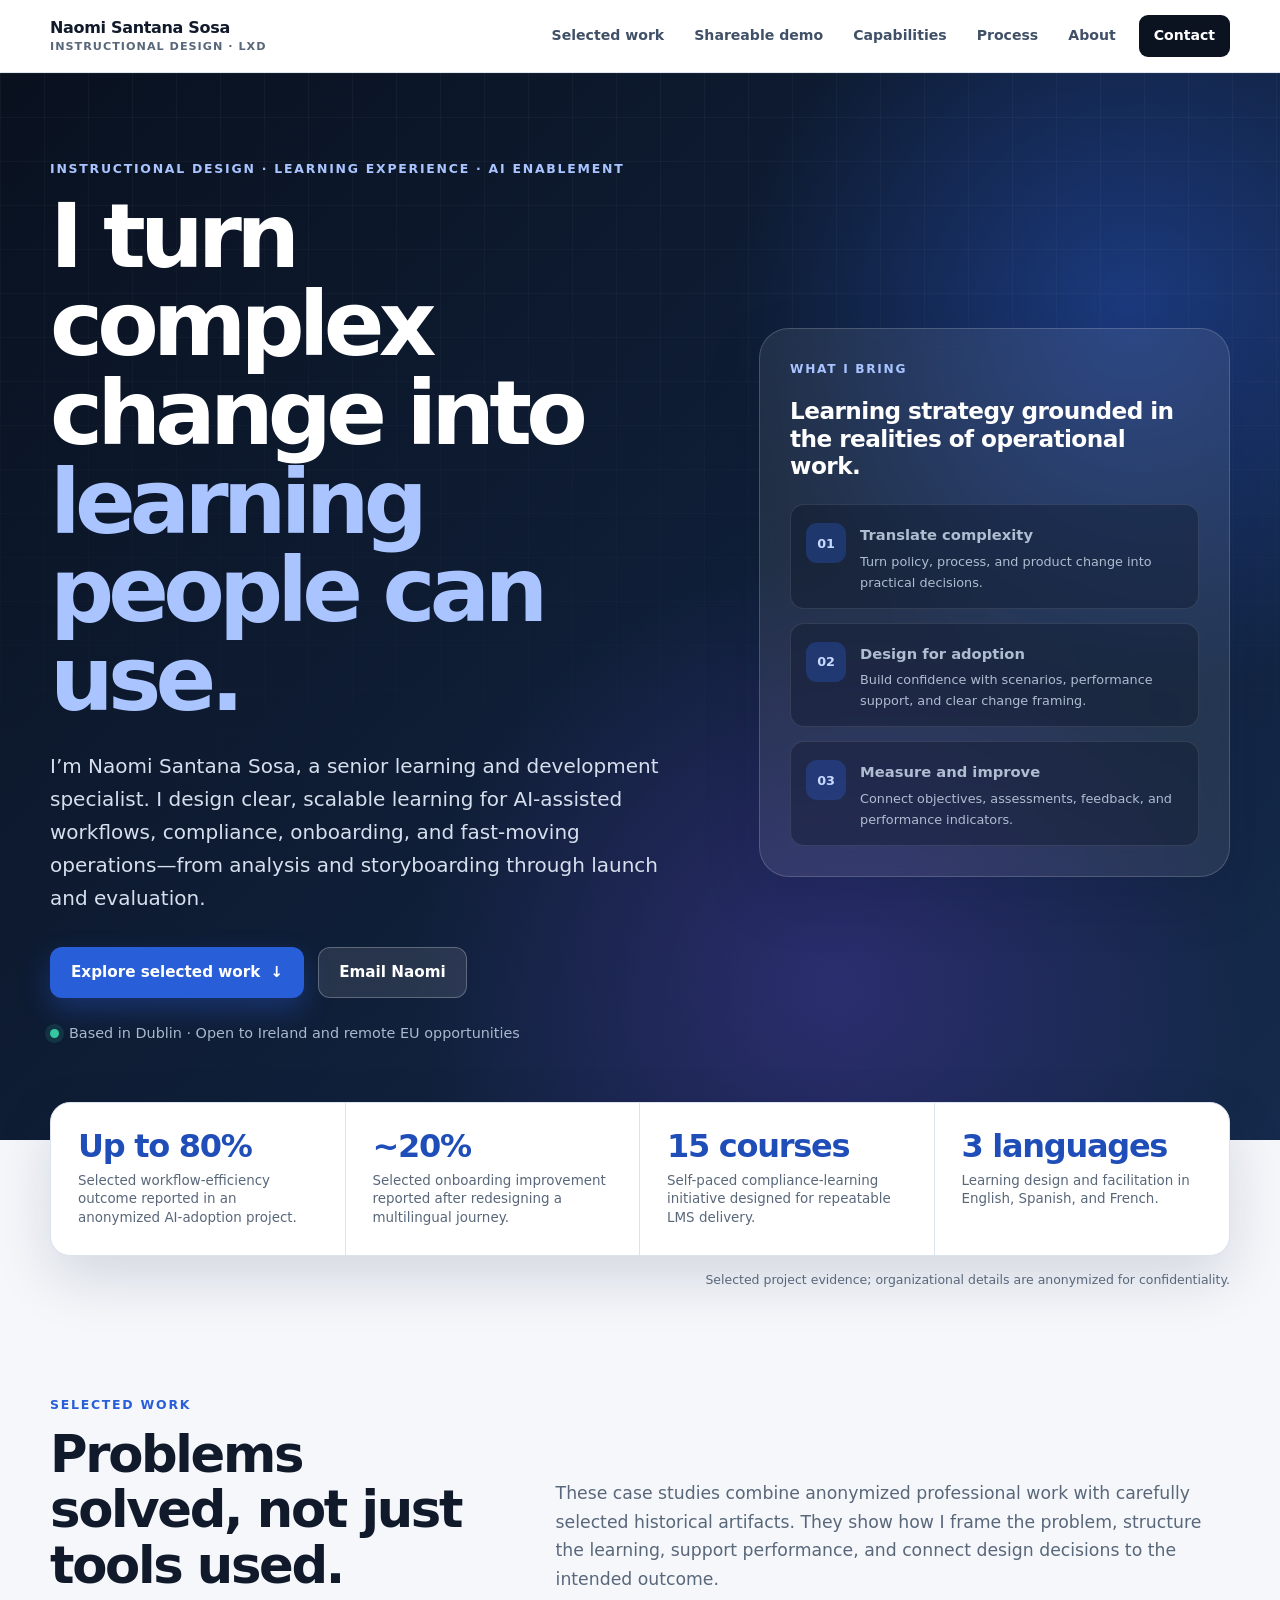
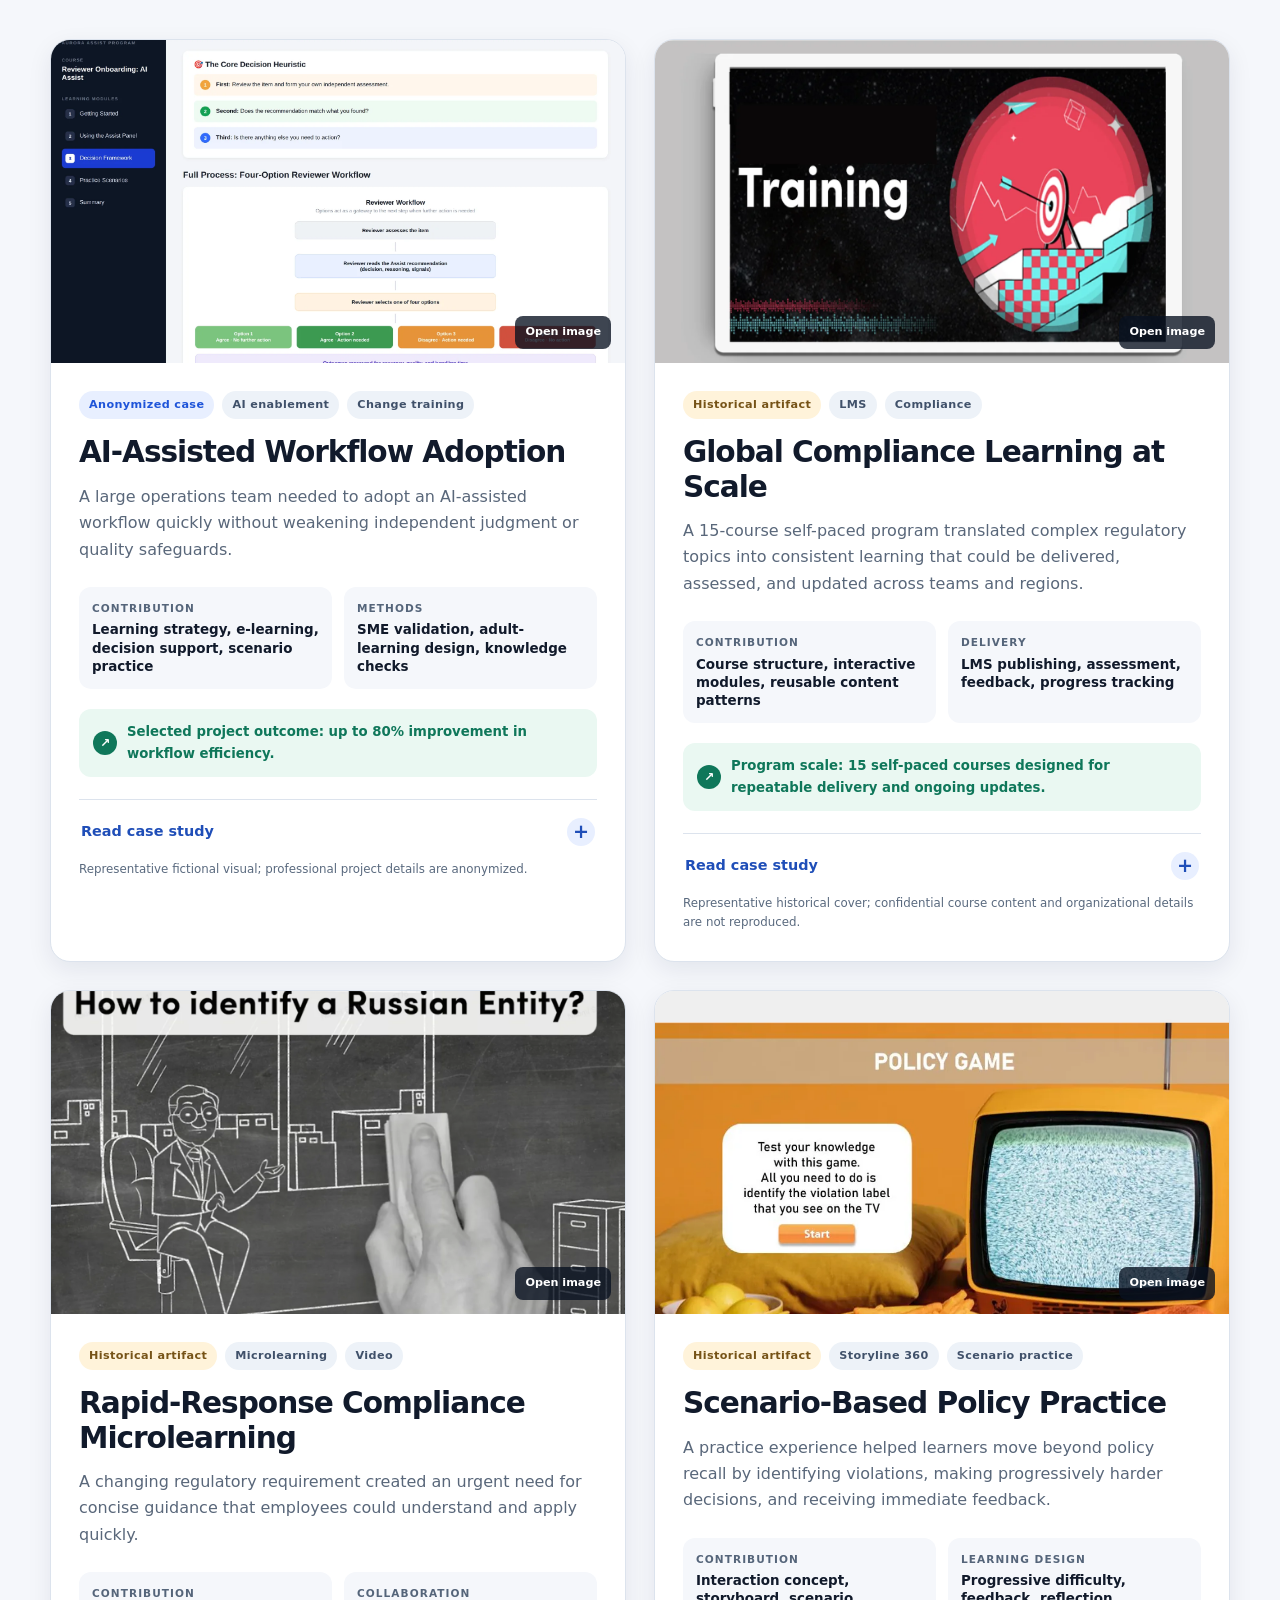
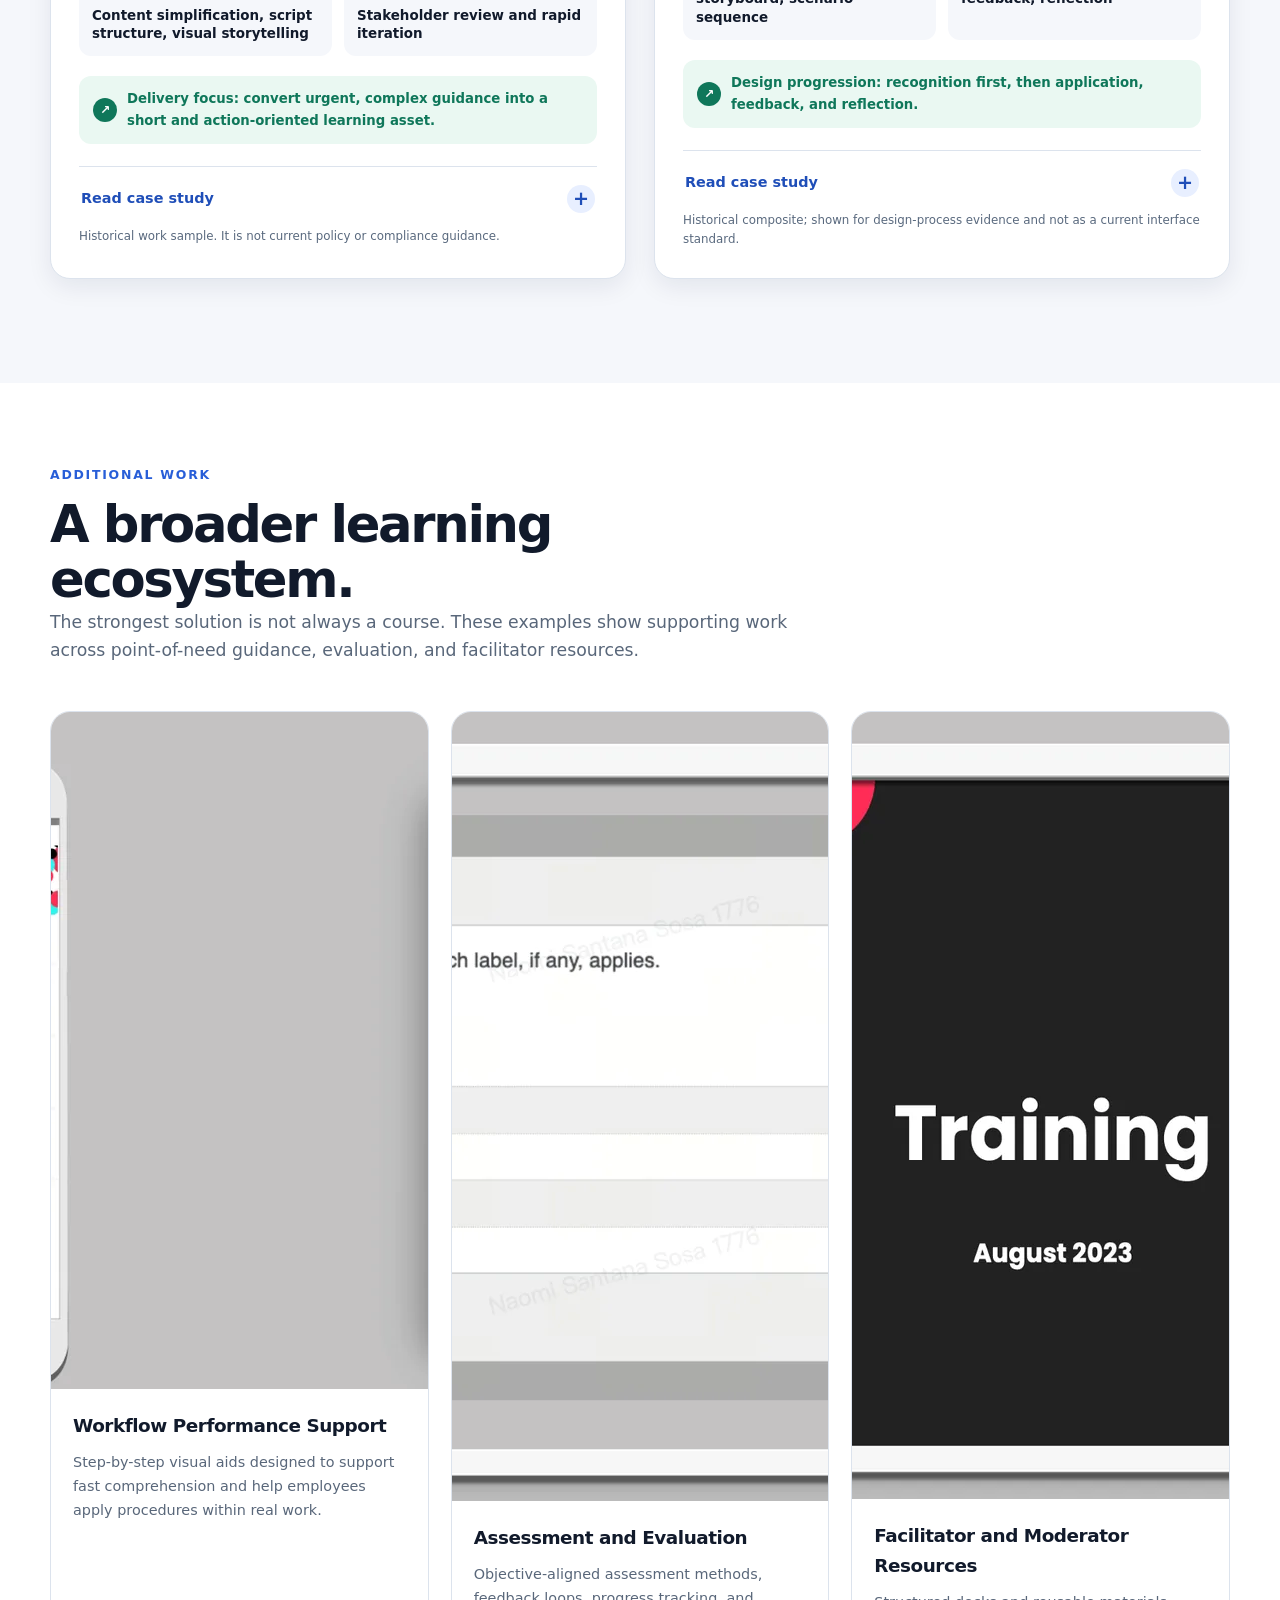
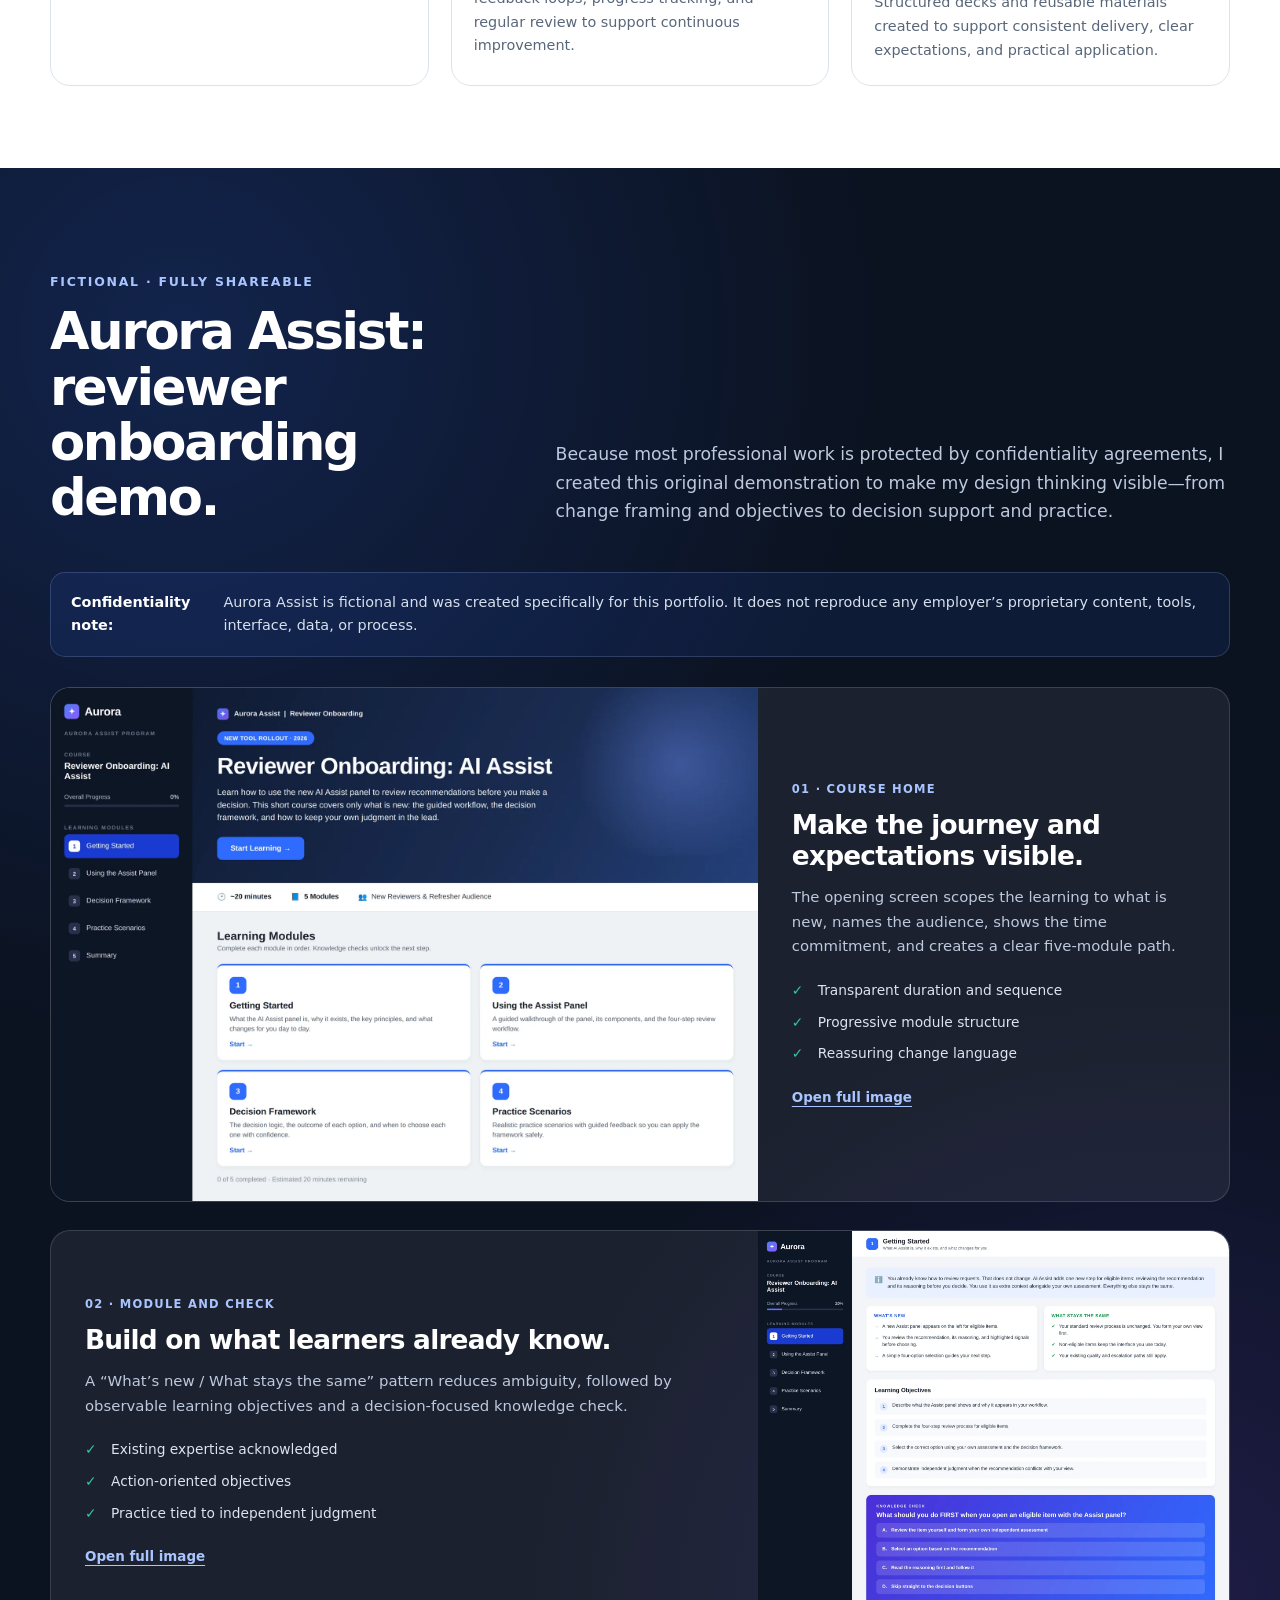
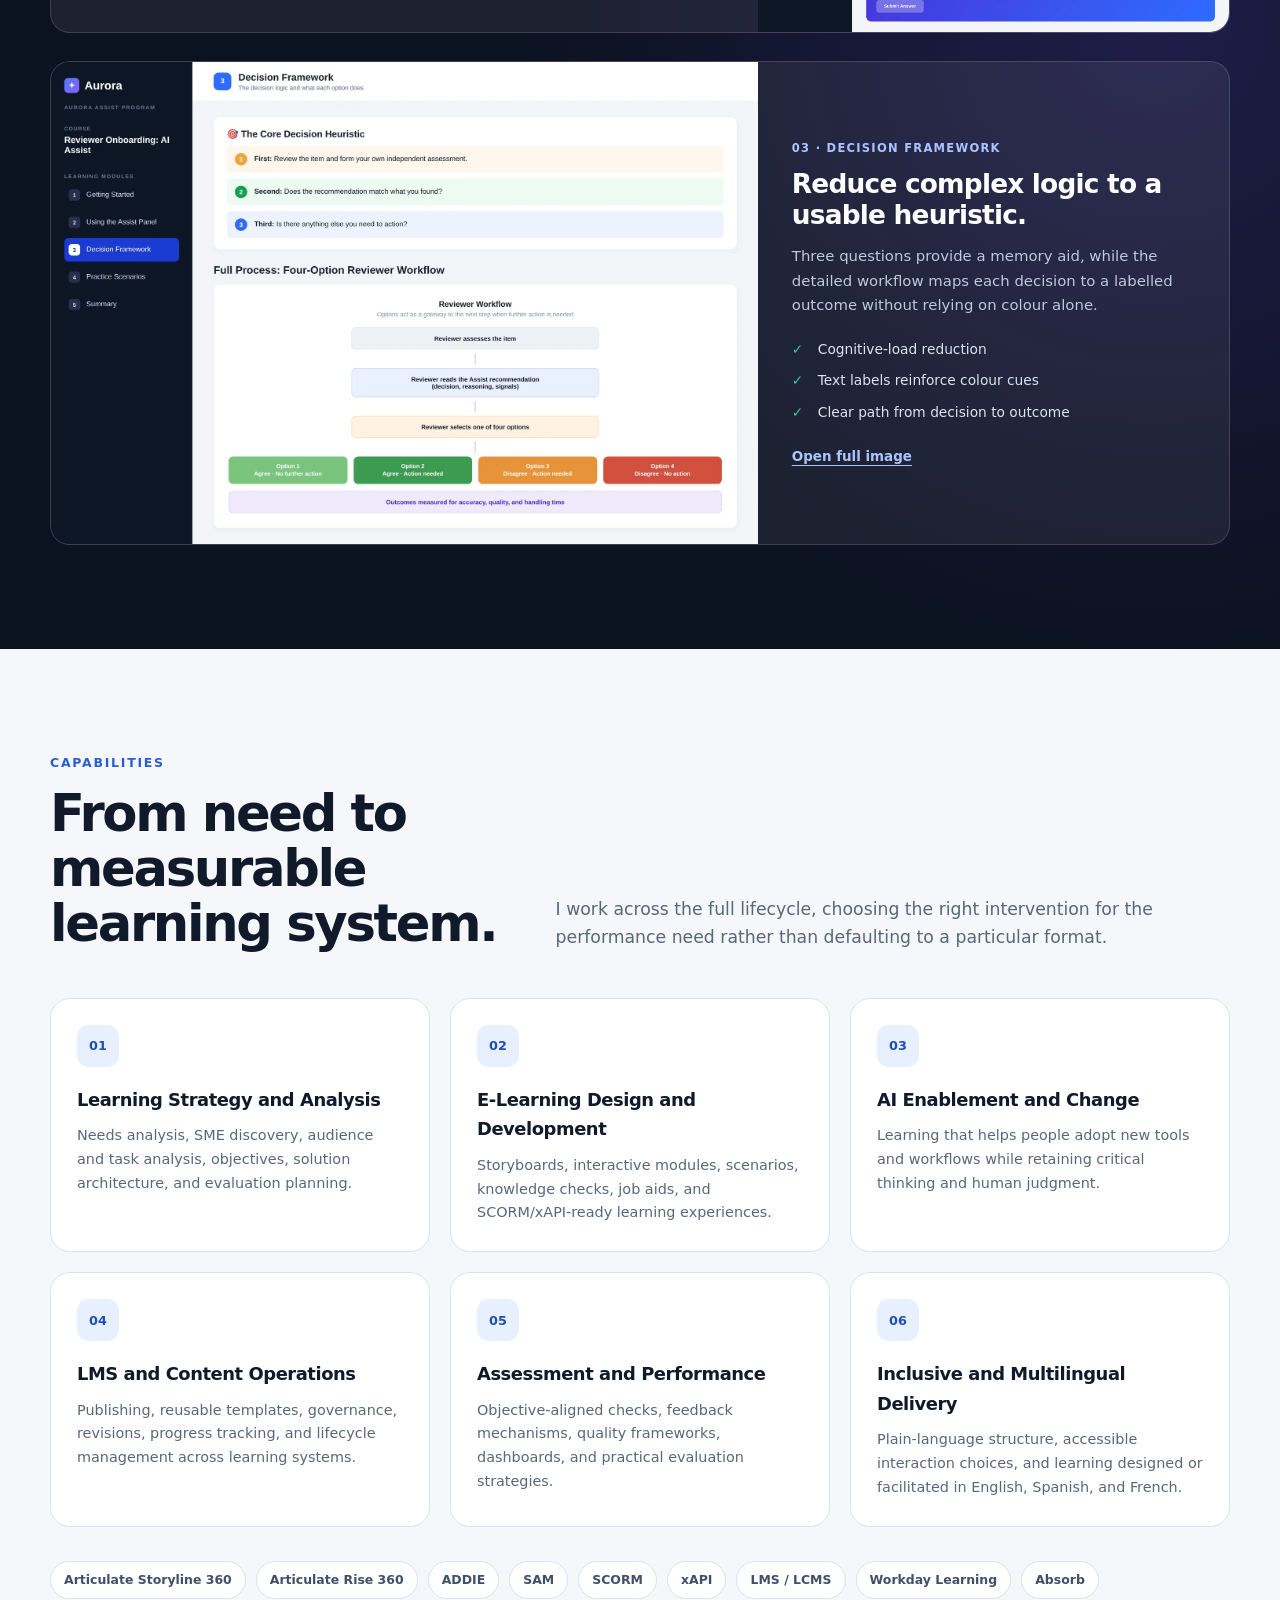
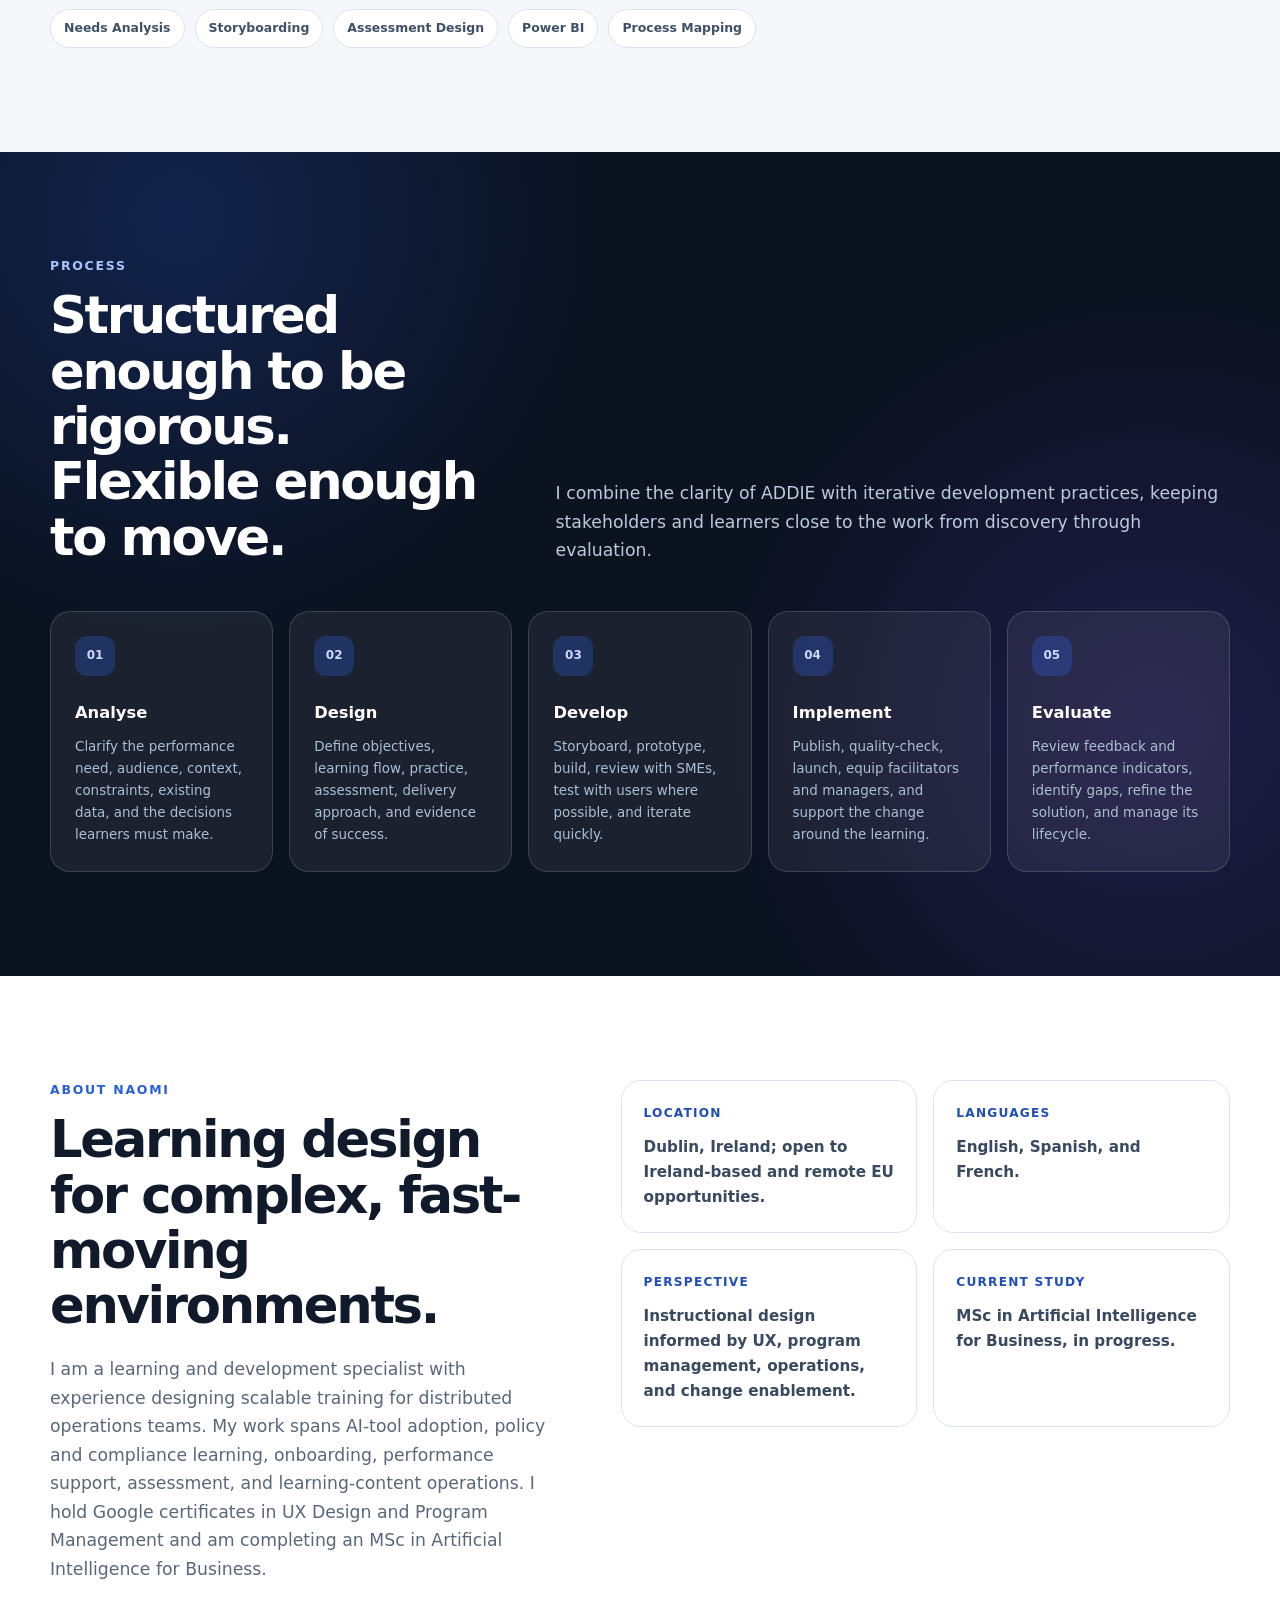
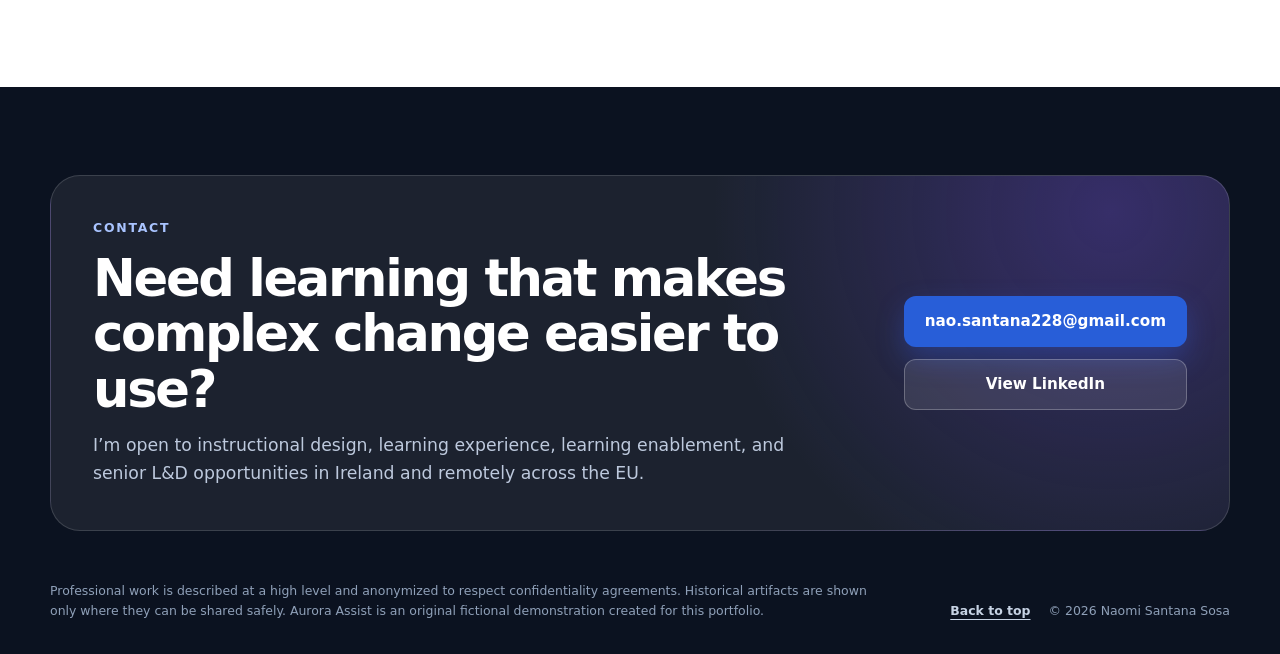
==== commit 3bd56e7b: "Match GitHub Pages to Manus preview" ====
--- a/index.html
+++ b/index.html
@@ -3,498 +3,385 @@
 <head>
   <meta charset="utf-8">
   <meta name="viewport" content="width=device-width, initial-scale=1">
-  <meta name="description" content="Portfolio of Naomi Santana Sosa, a learning strategist and instructional designer specialising in performance analysis, AI enablement, compliance, onboarding, learning ecosystems, assessment, and measurable improvement.">
-  <title>Naomi Santana Sosa | Learning Strategy and Instructional Design</title>
+  <meta name="description" content="Naomi Santana Sosa is a senior learning and development specialist who designs accessible, scalable learning for AI adoption, compliance, onboarding, and operational change.">
+  <meta name="theme-color" content="#0b1220">
+  <meta property="og:title" content="Naomi Santana Sosa — Instructional Design & Learning Experience Portfolio">
+  <meta property="og:description" content="Selected instructional-design work across AI enablement, compliance learning, onboarding, assessment, and performance support.">
+  <meta property="og:type" content="website">
+  <meta property="og:url" content="https://naosantana228-web.github.io/portfolio/">
+  <meta property="og:image" content="https://naosantana228-web.github.io/portfolio/assets/aurora-decision.webp">
+  <link rel="canonical" href="https://naosantana228-web.github.io/portfolio/">
   <link rel="icon" href="favicon.svg" type="image/svg+xml">
-  <link rel="stylesheet" href="styles.css?v=20260722-assessment-workbench-v4">
+  <link rel="stylesheet" href="styles.css">
+  <title>Naomi Santana Sosa — Instructional Design &amp; Learning Experience</title>
+  <script type="application/ld+json">
+  {
+    "@context": "https://schema.org",
+    "@type": "Person",
+    "name": "Naomi Santana Sosa",
+    "url": "https://naosantana228-web.github.io/portfolio/",
+    "jobTitle": "Senior Learning and Development Specialist",
+    "email": "mailto:nao.santana228@gmail.com",
+    "sameAs": [
+      "https://www.linkedin.com/in/naomi-santana-sosa-797504239/"
+    ],
+    "knowsLanguage": ["English", "Spanish", "French"]
+  }
+  </script>
 </head>
 <body>
-  <a class="skip-link" href="#main">Skip to portfolio</a>
-
-  <header class="site-header">
-    <div class="header-inner shell">
-      <a class="brand" href="#main" aria-label="Naomi Santana Sosa, home">
-        <img class="brand-wordmark" src="assets/naomi-santana-sosa-wordmark.png" width="1600" height="198" alt="" decoding="async">
+  <a class="skip-link" href="#main-content">Skip to main content</a>
+
+  <nav class="site-nav" data-open="false" aria-label="Primary navigation">
+    <div class="wrap nav-inner">
+      <a class="brand" href="#top">
+        <strong>Naomi Santana Sosa</strong>
+        <span>Instructional Design · LXD</span>
       </a>
-      <button class="menu-toggle" type="button" aria-expanded="false" aria-controls="site-nav">Menu</button>
-      <nav class="site-nav" id="site-nav" aria-label="Primary navigation">
-        <a href="#about">About</a>
-        <a href="#projects">Projects</a>
-        <a href="#evidence">Evidence</a>
-        <a href="#leadership">Leadership</a>
-        <a href="#contact">Contact</a>
-      </nav>
+
+      <button class="nav-toggle" type="button" aria-expanded="false" aria-controls="nav-links" aria-label="Open navigation menu">
+        <svg aria-hidden="true" viewBox="0 0 24 24" fill="none" stroke="currentColor" stroke-width="2" stroke-linecap="round">
+          <path d="M4 7h16M4 12h16M4 17h16"/>
+        </svg>
+        <span>Menu</span>
+      </button>
+
+      <ul class="nav-links" id="nav-links">
+        <li><a href="#work">Selected work</a></li>
+        <li><a href="#demo">Shareable demo</a></li>
+        <li><a href="#capabilities">Capabilities</a></li>
+        <li><a href="#process">Process</a></li>
+        <li><a href="#about">About</a></li>
+        <li><a class="nav-contact" href="#contact">Contact</a></li>
+      </ul>
     </div>
-  </header>
-
-  <main id="main">
-    <section class="hero" aria-labelledby="hero-title">
-      <div class="hero-inner shell">
-        <div class="hero-message">
-          <p class="eyebrow">Learning strategy · Instructional design · AI enablement</p>
-          <h1 id="hero-title">Learning strategy that moves work forward.</h1>
-          <p class="hero-copy">I turn complex requests, policy requirements, and new technology into practical systems for better decisions, stronger capability, and measurable performance.</p>
-          <div class="actions">
-            <a class="button" href="#projects">Explore projects</a>
-            <a class="button secondary" href="#contact">Contact Naomi</a>
+  </nav>
+
+  <main id="main-content">
+    <header class="hero" id="top">
+      <div class="wrap hero-grid">
+        <div>
+          <p class="eyebrow on-dark">Instructional Design · Learning Experience · AI Enablement</p>
+          <h1>I turn complex change into <span>learning people can use.</span></h1>
+          <p class="intro">I’m Naomi Santana Sosa, a senior learning and development specialist. I design clear, scalable learning for AI-assisted workflows, compliance, onboarding, and fast-moving operations—from analysis and storyboarding through launch and evaluation.</p>
+          <div class="button-row">
+            <a class="button primary" href="#work">Explore selected work <span aria-hidden="true">↓</span></a>
+            <a class="button on-dark" href="mailto:nao.santana228@gmail.com">Email Naomi</a>
           </div>
-        </div>
-        <ul class="hero-proof" aria-label="Portfolio scope">
-          <li><strong>Programme scale</strong><span>15 self paced courses</span></li>
-          <li><strong>Reach</strong><span>Global and multilingual</span></li>
-          <li><strong>Scope</strong><span>Analysis through evaluation</span></li>
-          <li><strong>Direction</strong><span>L&amp;D management and strategy</span></li>
+          <p class="availability">Based in Dublin · Open to Ireland and remote EU opportunities</p>
+        </div>
+
+        <aside class="hero-panel" aria-label="Portfolio focus">
+          <p class="panel-label">What I bring</p>
+          <h2>Learning strategy grounded in the realities of operational work.</h2>
+          <ul class="panel-list">
+            <li>
+              <span class="panel-icon" aria-hidden="true">01</span>
+              <span><strong>Translate complexity</strong><span>Turn policy, process, and product change into practical decisions.</span></span>
+            </li>
+            <li>
+              <span class="panel-icon" aria-hidden="true">02</span>
+              <span><strong>Design for adoption</strong><span>Build confidence with scenarios, performance support, and clear change framing.</span></span>
+            </li>
+            <li>
+              <span class="panel-icon" aria-hidden="true">03</span>
+              <span><strong>Measure and improve</strong><span>Connect objectives, assessments, feedback, and performance indicators.</span></span>
+            </li>
+          </ul>
+        </aside>
+      </div>
+    </header>
+
+    <section class="proof" aria-label="Selected portfolio evidence">
+      <div class="wrap">
+        <div class="proof-card">
+          <div class="proof-item"><strong>Up to 80%</strong><span>Selected workflow-efficiency outcome reported in an anonymized AI-adoption project.</span></div>
+          <div class="proof-item"><strong>~20%</strong><span>Selected onboarding improvement reported after redesigning a multilingual journey.</span></div>
+          <div class="proof-item"><strong>15 courses</strong><span>Self-paced compliance-learning initiative designed for repeatable LMS delivery.</span></div>
+          <div class="proof-item"><strong>3 languages</strong><span>Learning design and facilitation in English, Spanish, and French.</span></div>
+        </div>
+        <p class="proof-note">Selected project evidence; organizational details are anonymized for confidentiality.</p>
+      </div>
+    </section>
+
+    <section class="section" id="work" aria-labelledby="work-title">
+      <div class="wrap">
+        <div class="section-head">
+          <div>
+            <p class="eyebrow">Selected work</p>
+            <h2 id="work-title">Problems solved, not just tools used.</h2>
+          </div>
+          <p class="lead">These case studies combine anonymized professional work with carefully selected historical artifacts. They show how I frame the problem, structure the learning, support performance, and connect design decisions to the intended outcome.</p>
+        </div>
+
+        <div class="case-grid">
+          <article class="case-card">
+            <div class="case-media">
+              <a href="assets/aurora-decision.webp" target="_blank" rel="noopener noreferrer" aria-label="Open the representative AI workflow decision framework image at full size">
+                <img src="assets/aurora-decision.webp" width="1800" height="1227" loading="lazy" alt="Fictional reviewer workflow showing independent assessment, AI recommendation review, and four clearly labelled action options">
+              </a>
+            </div>
+            <div class="case-content">
+              <div class="tag-row"><span class="tag accent">Anonymized case</span><span class="tag">AI enablement</span><span class="tag">Change training</span></div>
+              <h3>AI-Assisted Workflow Adoption</h3>
+              <p class="case-summary">A large operations team needed to adopt an AI-assisted workflow quickly without weakening independent judgment or quality safeguards.</p>
+              <dl class="case-meta">
+                <div><dt>Contribution</dt><dd>Learning strategy, e-learning, decision support, scenario practice</dd></div>
+                <div><dt>Methods</dt><dd>SME validation, adult-learning design, knowledge checks</dd></div>
+              </dl>
+              <p class="case-outcome">Selected project outcome: up to 80% improvement in workflow efficiency.</p>
+              <details class="case-study">
+                <summary>Read case study</summary>
+                <div class="case-study-body">
+                  <div><h4>Problem</h4><p>Learners had to understand what changed, when to consult the AI recommendation, and how to keep their own assessment in the lead.</p></div>
+                  <div><h4>Approach</h4><p>I scoped the learning to the new behavior, separated “what’s new” from “what stays the same,” translated the workflow into a memorable decision heuristic, and reinforced it through scenario-based practice and job aids.</p></div>
+                  <div><h4>Design judgment</h4><p>The learning treated the AI output as decision support rather than an answer key. Knowledge checks and guided practice focused on observable reviewer decisions, not feature recall.</p></div>
+                  <div><h4>Result</h4><p>The portfolio records an efficiency improvement of up to 80% for the selected workflow. The result is presented as a project outcome rather than attributed to training alone.</p></div>
+                </div>
+              </details>
+              <p class="case-caption">Representative fictional visual; professional project details are anonymized.</p>
+            </div>
+          </article>
+
+          <article class="case-card">
+            <div class="case-media">
+              <a href="assets/self-paced-courses.webp" target="_blank" rel="noopener noreferrer" aria-label="Open the historical self-paced compliance course cover at full size">
+                <img src="assets/self-paced-courses.webp" width="1400" height="787" loading="lazy" alt="Historical training course cover displayed on a tablet with a target illustration">
+              </a>
+            </div>
+            <div class="case-content">
+              <div class="tag-row"><span class="tag historical">Historical artifact</span><span class="tag">LMS</span><span class="tag">Compliance</span></div>
+              <h3>Global Compliance Learning at Scale</h3>
+              <p class="case-summary">A 15-course self-paced program translated complex regulatory topics into consistent learning that could be delivered, assessed, and updated across teams and regions.</p>
+              <dl class="case-meta">
+                <div><dt>Contribution</dt><dd>Course structure, interactive modules, reusable content patterns</dd></div>
+                <div><dt>Delivery</dt><dd>LMS publishing, assessment, feedback, progress tracking</dd></div>
+              </dl>
+              <p class="case-outcome">Program scale: 15 self-paced courses designed for repeatable delivery and ongoing updates.</p>
+              <details class="case-study">
+                <summary>Read case study</summary>
+                <div class="case-study-body">
+                  <div><h4>Problem</h4><p>Teams in multiple regions needed consistent, self-paced learning across a broad set of policy and regulatory topics.</p></div>
+                  <div><h4>Approach</h4><p>I used reusable templates and repeatable course structures to support consistency while allowing content to be updated as requirements changed. Multimedia, interaction, and assessments were aligned to the purpose of each topic rather than added as decoration.</p></div>
+                  <div><h4>Evaluation</h4><p>The supporting assessment approach connected clear learning objectives with varied methods, feedback mechanisms, progress tracking, and regular review cycles.</p></div>
+                  <div><h4>What it demonstrates</h4><p>Portfolio-scale content operations, governance awareness, LMS delivery, and the ability to make complex material maintainable across a learning ecosystem.</p></div>
+                </div>
+              </details>
+              <p class="case-caption">Representative historical cover; confidential course content and organizational details are not reproduced.</p>
+            </div>
+          </article>
+
+          <article class="case-card">
+            <div class="case-media">
+              <a href="assets/compliance-microlearning.webp" target="_blank" rel="noopener noreferrer" aria-label="Open the historical rapid compliance microlearning still at full size">
+                <img src="assets/compliance-microlearning.webp" width="1400" height="884" loading="lazy" alt="Historical black-and-white microlearning still using a chalkboard animation style to explain entity identification">
+              </a>
+            </div>
+            <div class="case-content">
+              <div class="tag-row"><span class="tag historical">Historical artifact</span><span class="tag">Microlearning</span><span class="tag">Video</span></div>
+              <h3>Rapid-Response Compliance Microlearning</h3>
+              <p class="case-summary">A changing regulatory requirement created an urgent need for concise guidance that employees could understand and apply quickly.</p>
+              <dl class="case-meta">
+                <div><dt>Contribution</dt><dd>Content simplification, script structure, visual storytelling</dd></div>
+                <div><dt>Collaboration</dt><dd>Stakeholder review and rapid iteration</dd></div>
+              </dl>
+              <p class="case-outcome">Delivery focus: convert urgent, complex guidance into a short and action-oriented learning asset.</p>
+              <details class="case-study">
+                <summary>Read case study</summary>
+                <div class="case-study-body">
+                  <div><h4>Problem</h4><p>Employees needed timely guidance while the underlying topic was evolving, leaving little room for a long production cycle or information-heavy course.</p></div>
+                  <div><h4>Approach</h4><p>I prioritized the decisions and actions learners needed most, organized the information into a concise visual narrative, and used stakeholder feedback to accelerate review without losing clarity.</p></div>
+                  <div><h4>Design judgment</h4><p>The solution favored a focused multimedia format over a larger course. The historical screenshot is shown as evidence of the format, not as current compliance guidance.</p></div>
+                  <div><h4>What it demonstrates</h4><p>Rapid analysis, editorial discipline, multimedia communication, and collaboration under changing requirements.</p></div>
+                </div>
+              </details>
+              <p class="case-caption">Historical work sample. It is not current policy or compliance guidance.</p>
+            </div>
+          </article>
+
+          <article class="case-card">
+            <div class="case-media policy">
+              <a href="assets/policy-game.webp" target="_blank" rel="noopener noreferrer" aria-label="Open the historical scenario-based policy game composite at full size">
+                <img src="assets/policy-game.webp" width="950" height="1644" loading="lazy" alt="Composite of a retro television-themed policy game with a start screen, remote-control choices, and a scenario video">
+              </a>
+            </div>
+            <div class="case-content">
+              <div class="tag-row"><span class="tag historical">Historical artifact</span><span class="tag">Storyline 360</span><span class="tag">Scenario practice</span></div>
+              <h3>Scenario-Based Policy Practice</h3>
+              <p class="case-summary">A practice experience helped learners move beyond policy recall by identifying violations, making progressively harder decisions, and receiving immediate feedback.</p>
+              <dl class="case-meta">
+                <div><dt>Contribution</dt><dd>Interaction concept, storyboard, scenario sequence</dd></div>
+                <div><dt>Learning design</dt><dd>Progressive difficulty, feedback, reflection</dd></div>
+              </dl>
+              <p class="case-outcome">Design progression: recognition first, then application, feedback, and reflection.</p>
+              <details class="case-study">
+                <summary>Read case study</summary>
+                <div class="case-study-body">
+                  <div><h4>Problem</h4><p>Learners needed practice applying advertising-policy concepts to realistic situations rather than only reading rules or completing a recall quiz.</p></div>
+                  <div><h4>Approach</h4><p>I storyboarded an experience that started with simpler identification tasks and progressed to more complex scenarios. Immediate feedback explained the reasoning behind each choice.</p></div>
+                  <div><h4>Design judgment</h4><p>The game structure supplied motivation, while the instructional value came from decision practice, increasing complexity, and reflection. The legacy visual treatment is preserved as a historical artifact rather than an accessibility exemplar.</p></div>
+                  <div><h4>What it demonstrates</h4><p>Scenario design, interaction planning, visual concept development, and the ability to turn policy knowledge into applied practice.</p></div>
+                </div>
+              </details>
+              <p class="case-caption">Historical composite; shown for design-process evidence and not as a current interface standard.</p>
+            </div>
+          </article>
+        </div>
+      </div>
+    </section>
+
+    <section class="section compact white" aria-labelledby="additional-title">
+      <div class="wrap">
+        <div class="section-head single">
+          <p class="eyebrow">Additional work</p>
+          <h2 id="additional-title">A broader learning ecosystem.</h2>
+          <p class="lead">The strongest solution is not always a course. These examples show supporting work across point-of-need guidance, evaluation, and facilitator resources.</p>
+        </div>
+
+        <div class="additional-grid">
+          <article class="mini-card">
+            <img src="assets/visual-aids.webp" width="1200" height="677" loading="lazy" alt="Composite of visual workflow aids created as concise performance-support resources">
+            <div class="mini-copy"><h3>Workflow Performance Support</h3><p>Step-by-step visual aids designed to support fast comprehension and help employees apply procedures within real work.</p></div>
+          </article>
+          <article class="mini-card">
+            <img src="assets/lms-assessments.webp" width="1400" height="789" loading="lazy" alt="Historical assessment screen used to illustrate learning evaluation work">
+            <div class="mini-copy"><h3>Assessment and Evaluation</h3><p>Objective-aligned assessment methods, feedback loops, progress tracking, and regular review to support continuous improvement.</p></div>
+          </article>
+          <article class="mini-card">
+            <img src="assets/moderator-training-deck.webp" width="1400" height="787" loading="lazy" alt="Historical facilitator training-deck cover displayed on a tablet">
+            <div class="mini-copy"><h3>Facilitator and Moderator Resources</h3><p>Structured decks and reusable materials created to support consistent delivery, clear expectations, and practical application.</p></div>
+          </article>
+        </div>
+      </div>
+    </section>
+
+    <section class="section dark" id="demo" aria-labelledby="demo-title">
+      <div class="wrap">
+        <div class="demo-intro">
+          <div>
+            <p class="eyebrow on-dark">Fictional · fully shareable</p>
+            <h2 id="demo-title">Aurora Assist: reviewer onboarding demo.</h2>
+          </div>
+          <p class="lead">Because most professional work is protected by confidentiality agreements, I created this original demonstration to make my design thinking visible—from change framing and objectives to decision support and practice.</p>
+        </div>
+
+        <p class="demo-note"><strong>Confidentiality note:</strong> Aurora Assist is fictional and was created specifically for this portfolio. It does not reproduce any employer’s proprietary content, tools, interface, data, or process.</p>
+
+        <div class="demo-list">
+          <article class="demo-item">
+            <div class="demo-media"><img src="assets/aurora-home.webp" width="1800" height="1306" loading="lazy" alt="Fictional Aurora Assist course home showing five modules, progress, duration, and audience information"></div>
+            <div class="demo-copy">
+              <span class="demo-kicker">01 · Course home</span>
+              <h3>Make the journey and expectations visible.</h3>
+              <p>The opening screen scopes the learning to what is new, names the audience, shows the time commitment, and creates a clear five-module path.</p>
+              <ul class="demo-points"><li>Transparent duration and sequence</li><li>Progressive module structure</li><li>Reassuring change language</li></ul>
+              <a class="demo-link" href="assets/aurora-home.webp" target="_blank" rel="noopener noreferrer">Open full image</a>
+            </div>
+          </article>
+
+          <article class="demo-item">
+            <div class="demo-media"><img src="assets/aurora-module.webp" width="1800" height="1534" loading="lazy" alt="Fictional module screen separating what is new from what stays the same, followed by objectives and a knowledge check"></div>
+            <div class="demo-copy">
+              <span class="demo-kicker">02 · Module and check</span>
+              <h3>Build on what learners already know.</h3>
+              <p>A “What’s new / What stays the same” pattern reduces ambiguity, followed by observable learning objectives and a decision-focused knowledge check.</p>
+              <ul class="demo-points"><li>Existing expertise acknowledged</li><li>Action-oriented objectives</li><li>Practice tied to independent judgment</li></ul>
+              <a class="demo-link" href="assets/aurora-module.webp" target="_blank" rel="noopener noreferrer">Open full image</a>
+            </div>
+          </article>
+
+          <article class="demo-item">
+            <div class="demo-media"><img src="assets/aurora-decision.webp" width="1800" height="1227" loading="lazy" alt="Fictional decision framework converting a four-option AI-assisted review workflow into three memorable questions"></div>
+            <div class="demo-copy">
+              <span class="demo-kicker">03 · Decision framework</span>
+              <h3>Reduce complex logic to a usable heuristic.</h3>
+              <p>Three questions provide a memory aid, while the detailed workflow maps each decision to a labelled outcome without relying on colour alone.</p>
+              <ul class="demo-points"><li>Cognitive-load reduction</li><li>Text labels reinforce colour cues</li><li>Clear path from decision to outcome</li></ul>
+              <a class="demo-link" href="assets/aurora-decision.webp" target="_blank" rel="noopener noreferrer">Open full image</a>
+            </div>
+          </article>
+        </div>
+      </div>
+    </section>
+
+    <section class="section" id="capabilities" aria-labelledby="capabilities-title">
+      <div class="wrap">
+        <div class="section-head">
+          <div><p class="eyebrow">Capabilities</p><h2 id="capabilities-title">From need to measurable learning system.</h2></div>
+          <p class="lead">I work across the full lifecycle, choosing the right intervention for the performance need rather than defaulting to a particular format.</p>
+        </div>
+
+        <div class="capability-grid">
+          <article class="capability-card"><span class="capability-number">01</span><h3>Learning Strategy and Analysis</h3><p>Needs analysis, SME discovery, audience and task analysis, objectives, solution architecture, and evaluation planning.</p></article>
+          <article class="capability-card"><span class="capability-number">02</span><h3>E-Learning Design and Development</h3><p>Storyboards, interactive modules, scenarios, knowledge checks, job aids, and SCORM/xAPI-ready learning experiences.</p></article>
+          <article class="capability-card"><span class="capability-number">03</span><h3>AI Enablement and Change</h3><p>Learning that helps people adopt new tools and workflows while retaining critical thinking and human judgment.</p></article>
+          <article class="capability-card"><span class="capability-number">04</span><h3>LMS and Content Operations</h3><p>Publishing, reusable templates, governance, revisions, progress tracking, and lifecycle management across learning systems.</p></article>
+          <article class="capability-card"><span class="capability-number">05</span><h3>Assessment and Performance</h3><p>Objective-aligned checks, feedback mechanisms, quality frameworks, dashboards, and practical evaluation strategies.</p></article>
+          <article class="capability-card"><span class="capability-number">06</span><h3>Inclusive and Multilingual Delivery</h3><p>Plain-language structure, accessible interaction choices, and learning designed or facilitated in English, Spanish, and French.</p></article>
+        </div>
+
+        <ul class="toolkit">
+          <li>Articulate Storyline 360</li><li>Articulate Rise 360</li><li>ADDIE</li><li>SAM</li><li>SCORM</li><li>xAPI</li><li>LMS / LCMS</li><li>Workday Learning</li><li>Absorb</li><li>Needs Analysis</li><li>Storyboarding</li><li>Assessment Design</li><li>Power BI</li><li>Process Mapping</li>
         </ul>
       </div>
     </section>
 
-    <section class="about" id="about" aria-labelledby="about-title">
-      <div class="shell">
-        <div class="about-grid">
-          <div>
-            <p class="section-label">About</p>
-            <h2 id="about-title">Performance centred learning design with a leadership mindset.</h2>
-          </div>
-          <div>
-            <p>I start with the work, not the course. I clarify the business result, the people involved, the performance expected, and the barriers getting in the way. Then I align stakeholders around the lightest effective response and carry quality from discovery through delivery and improvement.</p>
-            <p>I bring structured analysis, calm prioritisation, multilingual communication, and responsible use of technology to fast moving work. I work in English, Spanish, and French, hold Google UX Design and Program Management certificates, and am completing an MSc in Artificial Intelligence for Business.</p>
-          </div>
-        </div>
-
-        <div class="expertise-grid" aria-label="Core areas of practice">
-          <article class="expertise-card"><span>01</span><h3>Strategy and performance</h3><p>Business goals, workflow realities, audience needs, and measurable outcomes before solution selection.</p></article>
-          <article class="expertise-card"><span>02</span><h3>Stakeholder and delivery leadership</h3><p>Clear decisions, ownership, priorities, dependencies, risks, and review gates that keep work moving.</p></article>
-          <article class="expertise-card"><span>03</span><h3>Learning ecosystems and quality</h3><p>The right mix of guidance, practice, support, assessment, accessibility, reinforcement, and evidence.</p></article>
-        </div>
-
-        <div class="portfolio-explorer" data-portfolio-explorer>
-          <div class="portfolio-tabs" role="tablist" aria-label="Explore Naomi's portfolio" hidden>
-            <button class="portfolio-tab" type="button" role="tab" id="portfolio-tab-projects" aria-controls="projects" aria-selected="true" data-portfolio-tab="projects">Projects</button>
-            <button class="portfolio-tab" type="button" role="tab" id="portfolio-tab-evidence" aria-controls="evidence" aria-selected="false" tabindex="-1" data-portfolio-tab="evidence">Metrics &amp; evidence</button>
-            <button class="portfolio-tab" type="button" role="tab" id="portfolio-tab-assessment" aria-controls="assessment" aria-selected="false" tabindex="-1" data-portfolio-tab="assessment">Effectiveness &amp; impact</button>
-            <button class="portfolio-tab" type="button" role="tab" id="portfolio-tab-leadership" aria-controls="leadership" aria-selected="false" tabindex="-1" data-portfolio-tab="leadership">How I lead the work</button>
-          </div>
-
-          <div class="portfolio-panels">
-            <section class="portfolio-panel projects-panel" id="projects" role="tabpanel" aria-labelledby="portfolio-tab-projects" data-portfolio-panel="projects">
-              <span class="legacy-anchor" id="portfolio" aria-hidden="true"></span>
-              <span class="legacy-anchor" id="additional-work" aria-hidden="true"></span>
-              <div class="panel-head">
-                <div><p class="section-label">Projects</p><h2>Six project areas. One connected practice.</h2></div>
-                <p>Explore work across analysis, AI adoption, scenario practice, global compliance, urgent enablement, workflow support, and live delivery. Each case shows the context, contribution, design decisions, and evidence available to share.</p>
-              </div>
-
-              <div class="portfolio-grid unified-projects">
-                <article class="portfolio-card">
-                  <a class="project-link" href="projects/reviewer-onboarding-ai-assist/" aria-label="View Reviewer Onboarding: AI Assist project">
-                    <span class="portfolio-art image-frame"><img loading="lazy" decoding="async" src="assets/originals/github/demo_home.png" width="3200" height="2322" alt="Original GitHub portfolio course home screen for Reviewer Onboarding: AI Assist"></span>
-                    <span class="portfolio-body"><span class="portfolio-index">PROJECT 01 · AI ADOPTION</span><strong class="project-title">Reviewer Onboarding: AI Assist</strong><span class="project-summary">A fictional onboarding journey for confident, accountable use of an AI supported review workflow.</span><span class="role">Contribution: learning journey, scenario practice, decision support</span><span class="view-project">View project <span aria-hidden="true">→</span></span></span>
-                  </a>
-                </article>
-
-                <article class="portfolio-card">
-                  <a class="project-link" href="projects/scenario-based-policy-practice/" aria-label="View Scenario Based Policy Practice project">
-                    <span class="portfolio-art image-frame"><img loading="lazy" decoding="async" src="assets/source-files/policy-game/card-start-clean.jpg" width="940" height="528" alt="Policy Game start screen with a television, instructions, and Start button"></span>
-                    <span class="portfolio-body"><span class="portfolio-index">PROJECT 02 · SCENARIO PRACTICE</span><strong class="project-title">Scenario Based Policy Practice</strong><span class="project-summary">A television and remote simulation with progressive onboarding, judgement choices, feedback, and retry logic.</span><span class="project-evidence-cue">Includes verified live states</span><span class="role">Contribution: storyboarding, interaction design, assessment</span><span class="view-project">View project <span aria-hidden="true">→</span></span></span>
-                  </a>
-                </article>
-
-                <article class="portfolio-card">
-                  <a class="project-link" href="projects/global-compliance-learning/" aria-label="View Global Compliance Learning at Scale project with edited Absorb layout examples">
-                    <span class="portfolio-art image-frame"><img loading="lazy" decoding="async" src="assets/reconstructions/global-compliance/01-absorb-content-catalog.png" width="1632" height="2176" alt="Focused edited Absorb Content catalogue preserving the supplied layout with fictional compliance course content"></span>
-                    <span class="portfolio-body"><span class="portfolio-index">PROJECT 03 · CURRICULUM &amp; LMS</span><strong class="project-title">Global Compliance Learning at Scale</strong><span class="project-summary">A reusable LMS template shared across regional teams within a wider 15 course compliance programme.</span><span class="project-evidence-cue">Includes edited Absorb layout examples</span><span class="role">Contribution: template design, curriculum, LMS operations</span><span class="view-project">View project and interface examples <span aria-hidden="true">→</span></span></span>
-                  </a>
-                </article>
-
-                <article class="portfolio-card">
-                  <a class="project-link" href="projects/rapid-response-microlearning/" aria-label="View Rapid Compliance Microlearning project">
-                    <span class="portfolio-art image-frame"><img loading="lazy" decoding="async" src="assets/originals/adobe/adobe-premiere-pro-training.png" width="1990" height="1122" alt="Original Adobe Portfolio cover for the historical urgent compliance training project"></span>
-                    <span class="portfolio-body"><span class="portfolio-index">PROJECT 04 · RAPID ENABLEMENT</span><strong class="project-title">Rapid Compliance Microlearning</strong><span class="project-summary">Complex guidance translated into concise multimedia learning for an urgent requirement.</span><span class="role">Contribution: scripting, multimedia design, review</span><span class="view-project">View project <span aria-hidden="true">→</span></span></span>
-                  </a>
-                </article>
-
-                <article class="portfolio-card">
-                  <a class="project-link" href="projects/workflow-performance-support/" aria-label="View Workflow Performance Support project">
-                    <span class="portfolio-art image-frame"><img loading="lazy" decoding="async" src="assets/originals/adobe/visual-aids.png" width="1358" height="765" alt="Original Adobe Portfolio cover for the Visual Aids project"></span>
-                    <span class="portfolio-body"><span class="portfolio-index">PROJECT 05 · PERFORMANCE SUPPORT</span><strong class="project-title">Workflow Performance Support</strong><span class="project-summary">Visual aids available when people need to complete steps and apply examples during live work.</span><span class="role">Contribution: job aid design, examples, usability</span><span class="view-project">View project <span aria-hidden="true">→</span></span></span>
-                  </a>
-                </article>
-
-                <article class="portfolio-card">
-                  <a class="project-link" href="projects/facilitator-resources/" aria-label="View Instructor Led Training Decks project">
-                    <span class="portfolio-art image-frame"><img loading="lazy" decoding="async" src="assets/originals/adobe/self-paced-courses-lms.png" width="1713" height="965" alt="Original Adobe Portfolio cover for an instructor led training deck"></span>
-                    <span class="portfolio-body"><span class="portfolio-index">PROJECT 06 · LIVE DELIVERY</span><strong class="project-title">Instructor Led Training Decks</strong><span class="project-summary">Presentation materials for clear explanation, guided discussion, practice, and consistent live delivery.</span><span class="role">Contribution: learning design, presentation design, delivery support</span><span class="view-project">View project <span aria-hidden="true">→</span></span></span>
-                  </a>
-                </article>
-
-              </div>
-            </section>
-
-            <section class="portfolio-panel evidence-panel" id="evidence" role="tabpanel" aria-labelledby="portfolio-tab-evidence" data-portfolio-panel="evidence">
-              <span class="legacy-anchor" id="cases" aria-hidden="true"></span>
-              <div class="panel-head compact-panel-head">
-                <div><p class="section-label">Metrics &amp; evidence</p><h2>Evidence, with context.</h2></div>
-                <p>Four selected indicators are presented as evidence stories rather than isolated numbers. Each one separates the reported result, the change in work, and the boundary of the claim.</p>
-              </div>
-
-              <div class="evidence-stories" aria-label="Selected outcome indicators with context">
-                <article class="evidence-story">
-                  <div class="evidence-result">
-                    <span>OUTCOME 01</span>
-                    <strong>Up to 80%</strong>
-                    <h3>Workflow efficiency gain</h3>
-                    <p>A selected workflow result reported after an AI supported process was introduced.</p>
-                  </div>
-                  <div class="evidence-explanation">
-                    <div><span>What changed</span><p>Enablement translated the workflow into clear decisions, practice, and support while keeping human judgement and quality review visible.</p></div>
-                    <div><span>How to read the figure</span><p>The percentage is a reported workflow indicator. It is not presented as an effect of training alone and is not attached to the fictional AI Assist demonstration.</p></div>
-                  </div>
-                </article>
-
-                <article class="evidence-story">
-                  <div class="evidence-result">
-                    <span>OUTCOME 02</span>
-                    <strong>Approximately 20%</strong>
-                    <h3>Onboarding improvement</h3>
-                    <p>A selected onboarding result reported after the learning journey was redesigned.</p>
-                  </div>
-                  <div class="evidence-explanation">
-                    <div><span>What changed</span><p>The sequence, practice, and localisation were redesigned to make the journey clearer and support application across audiences.</p></div>
-                    <div><span>How to read the figure</span><p>The figure is retained as an approximate reported improvement for that redesign. It is not a universal expectation for every onboarding programme.</p></div>
-                  </div>
-                </article>
-
-                <article class="evidence-story">
-                  <div class="evidence-result">
-                    <span>OUTCOME 03</span>
-                    <strong>Shared KPIs</strong>
-                    <h3>Training quality framework</h3>
-                    <p>A common measurement system made quality and improvement visible across delivery.</p>
-                  </div>
-                  <div class="evidence-explanation">
-                    <div><span>What changed</span><p>Shared indicators, repeatable evaluation, and dashboard visibility created a more consistent view of training quality.</p></div>
-                    <div><span>Evidence type</span><p>This is operating system evidence rather than a percentage claim. It demonstrates measurement governance and a repeatable improvement process.</p></div>
-                  </div>
-                </article>
-
-                <article class="evidence-story">
-                  <div class="evidence-result">
-                    <span>OUTCOME 04</span>
-                    <strong>Capacity equivalent to one role</strong>
-                    <h3>Capacity returned</h3>
-                    <p>A selected operating result reported after automation reduced manual effort.</p>
-                  </div>
-                  <div class="evidence-explanation">
-                    <div><span>What changed</span><p>Automation returned capacity while human oversight remained in the workflow for judgement, review, and exceptions.</p></div>
-                    <div><span>How to read the figure</span><p>The equivalence describes reported capacity returned. It does not claim that a role was removed or that every automation would produce the same result.</p></div>
-                  </div>
-                </article>
-              </div>
-            </section>
-
-            <section class="portfolio-panel assessment-panel" id="assessment" role="tabpanel" aria-labelledby="portfolio-tab-assessment" data-portfolio-panel="assessment">
-              <section aria-labelledby="assessment-lab-title" class="assessment-lab">
-              <header class="assessment-lab__header">
-              <div class="assessment-lab__heading">
-              <p class="section-label">Learning effectiveness &amp; impact</p>
-              <h2 id="assessment-lab-title">A score is only useful when its claim is clear.</h2>
-              </div>
-              </header>
-              <section aria-labelledby="evidence-boundary-title" class="evidence-boundary">
-              <div class="evidence-boundary__copy">
-              <p class="workbench-kicker">Start with the evidence boundary</p>
-              <h2 id="evidence-boundary-title">A test score is one signal, not the whole evaluation.</h2>
-              <p>Assessment asks: <em>What does the learner know or demonstrate?</em> Evaluation asks: <em>Did the learning solution achieve its intended result?</em> The strength of the claim determines the evidence required.</p>
-              </div>
-              <div aria-label="Three evidence families contribute to an evaluation of impact" class="evidence-constellation">
-              <article class="signal-card signal-card--learning">
-              <span class="signal-card__tag">Assessment lives here</span>
-              <div aria-hidden="true" class="signal-card__icon">
-              <svg viewbox="0 0 24 24"><path d="M5 4h14v16H5zM8 8h8M8 12h5M8 16h7"></path></svg>
-              </div>
-              <h3>Learning performance</h3>
-              <p>Did learners gain or demonstrate the required knowledge and skill?</p>
-              </article>
-              <article class="signal-card">
-              <div aria-hidden="true" class="signal-card__icon">
-              <svg viewbox="0 0 24 24"><path d="M4 18h4v-7H4zM10 18h4V6h-4zM16 18h4V9h-4z"></path></svg>
-              </div>
-              <h3>Performance support</h3>
-              <p>Can learners apply it with the right support in the flow of work?</p>
-              </article>
-              <article class="signal-card">
-              <div aria-hidden="true" class="signal-card__icon">
-              <svg viewbox="0 0 24 24"><path d="M4 19V5M4 19h16M7 15l4-4 3 2 5-6"></path></svg>
-              </div>
-              <h3>Business performance</h3>
-              <p>Did relevant operational outcomes such as time, volume, reach, or cost change?</p>
-              </article>
-              <div aria-label="Impact requires aligned evidence" class="impact-node">
-              <span>Evaluation</span>
-              <strong>Aligned evidence</strong>
-              <small>not one metric</small>
-              </div>
-              </div>
-              </section>
-              <section aria-labelledby="workbench-title" class="workbench">
-              <div class="workbench__head">
-              <div>
-              <h2 id="workbench-title">Assessment evidence workbench.</h2>
-              </div>
-              </div>
-              <div class="workbench__frame">
-              <nav aria-label="Assessment workbench views" class="workbench-nav" role="tablist">
-              <button aria-controls="lab-panel-claim" aria-selected="true" class="workbench-nav__button" data-lab-tab="claim" id="lab-tab-claim" role="tab" type="button">
-              <span aria-hidden="true" class="workbench-nav__mark">
-              <svg viewbox="0 0 24 24"><path d="M4 7h10M4 12h16M4 17h7M17 4v6M14 7h6"></path></svg>
-              </span>
-              <span><strong>Frame the claim</strong><small>Purpose · risk · complexity</small></span>
-              </button>
-              <button aria-controls="lab-panel-quality" aria-selected="false" class="workbench-nav__button" data-lab-tab="quality" id="lab-tab-quality" role="tab" tabindex="-1" type="button">
-              <span aria-hidden="true" class="workbench-nav__mark">
-              <svg viewbox="0 0 24 24"><path d="M12 3l7 4v5c0 4.7-2.9 7.3-7 9-4.1-1.7-7-4.3-7-9V7zM9 12l2 2 4-5"></path></svg>
-              </span>
-              <span><strong>Test score quality</strong><small>Five psychometric values</small></span>
-              </button>
-              <button aria-controls="lab-panel-blueprint" aria-selected="false" class="workbench-nav__button" data-lab-tab="blueprint" id="lab-tab-blueprint" role="tab" tabindex="-1" type="button">
-              <span aria-hidden="true" class="workbench-nav__mark">
-              <svg viewbox="0 0 24 24"><path d="M4 6h5v5H4zM15 4h5v5h-5zM15 15h5v5h-5zM9 8h4a4 4 0 014 4v3M6.5 11v6h8"></path></svg>
-              </span>
-              <span><strong>Trace the blueprint</strong><small>PNA/RWA → blueprint → evidence</small></span>
-              </button>
-              </nav>
-              <div class="workbench-canvas">
-              <section aria-labelledby="lab-tab-claim" class="lab-panel lab-panel--claim" data-lab-panel="claim" id="lab-panel-claim" role="tabpanel">
-              <div class="claim-builder">
-              <form aria-label="Assessment design inputs" class="claim-controls">
-              <div class="claim-controls__intro">
-              <p class="canvas-label">Design inputs</p>
-              <h3>Set the claim context.</h3>
-              </div>
-              <fieldset class="segmented-control">
-              <legend>Purpose</legend>
-              <div>
-              <label><input checked="" name="purpose" type="radio" value="formative"/><span><strong>Formative</strong><small>Support learning</small></span></label>
-              <label><input name="purpose" type="radio" value="summative"/><span><strong>Summative</strong><small>Verify capability</small></span></label>
-              </div>
-              </fieldset>
-              <fieldset class="segmented-control">
-              <legend>Risk if wrong</legend>
-              <div>
-              <label><input checked="" name="criticality" type="radio" value="low"/><span>Low</span></label>
-              <label><input name="criticality" type="radio" value="high"/><span>High</span></label>
-              </div>
-              </fieldset>
-              <fieldset class="segmented-control">
-              <legend>Workflow complexity</legend>
-              <div>
-              <label><input checked="" name="complexity" type="radio" value="low"/><span>Low</span></label>
-              <label><input name="complexity" type="radio" value="high"/><span>High</span></label>
-              </div>
-              </fieldset>
-              </form>
-              <article aria-atomic="true" aria-live="polite" class="claim-output">
-              <div class="claim-output__topline">
-              <span class="canvas-label">Design signal</span>
-              <span class="rigor-badge" id="rigor-badge">Flexible practice</span>
-              </div>
-              <div class="claim-output__modality">
-              <span>Recommended format</span>
-              <h3 id="claim-modality">Knowledge or skill check with feedback</h3>
-              <p id="claim-rationale">Use clear prompts and feedback to support learning at the required cognitive level.</p>
-              </div>
-              <dl class="claim-output__limits">
-              <div>
-              <dt>What the result can support</dt>
-              <dd id="claim-supports">The learner has engaged with training and is working toward mastery; the result can guide feedback and further practice.</dd>
-              </div>
-              <div>
-              <dt>What it does not establish</dt>
-              <dd id="claim-boundary">It does not verify readiness for production, sustained job performance, or business impact.</dd>
-              </div>
-              </dl>
-              <div class="claim-output__guardrail">
-              <span aria-hidden="true">!</span>
-              <p id="claim-guardrail">Keep the content aligned to the work, but use the result as an instructional signal, not a gateway decision.</p>
-              </div>
-              <div class="claim-output__governance">
-              <span class="canvas-label">Required evidence</span>
-              <ul id="claim-governance">
-              <li>Clear learning objective</li>
-              <li>Representative content</li>
-              <li>Diagnostic feedback</li>
-              <li>Instructional alignment</li>
-              </ul>
-              </div>
-              </article>
-              </div>
-              <details class="format-disclosure">
-              <summary>Compare format families</summary>
-              <div aria-label="Assessment formats in the source playbook" class="format-strip">
-              <div><strong>Selected response</strong><small>Knowledge and skill checks</small></div>
-              <div><strong>Text simulation</strong><small>Scenario decisions in stable item form</small></div>
-              <div><strong>Performance assessment</strong><small>Practice or assessment in simulated work</small></div>
-              </div>
-              </details>
-              </section>
-              <section aria-labelledby="lab-tab-quality" class="lab-panel lab-panel--quality" data-lab-panel="quality" hidden="" id="lab-panel-quality" role="tabpanel">
-              <div class="quality-head">
-              <div>
-              <p class="canvas-label">Evidence standard</p>
-              <h3>Test the score claim against five psychometric values.</h3>
-              </div>
-              <p>Select a value to examine its question, risk, and design response.</p>
-              </div>
-              <div class="quality-layout">
-              <div aria-label="Five psychometric values surrounding defensible score interpretation" class="quality-map">
-              <div aria-hidden="true" class="quality-map__lines">
-              <svg preserveaspectratio="none" viewbox="0 0 420 390">
-              <path d="M210 195L210 38M210 195L375 130M210 195L320 342M210 195L100 342M210 195L45 130"></path>
-              </svg>
-              </div>
-              <div class="quality-map__centre"><span>Defensible</span><strong>score claim</strong></div>
-              <button aria-pressed="true" class="quality-node quality-node--validity" data-quality="validity" type="button">Validity<small>right thing</small></button>
-              <button aria-pressed="false" class="quality-node quality-node--reliability" data-quality="reliability" type="button">Reliability<small>consistently</small></button>
-              <button aria-pressed="false" class="quality-node quality-node--generalizability" data-quality="generalizability" type="button">Generalizability<small>to the job</small></button>
-              <button aria-pressed="false" class="quality-node quality-node--comparability" data-quality="comparability" type="button">Comparability<small>across forms</small></button>
-              <button aria-pressed="false" class="quality-node quality-node--fairness" data-quality="fairness" type="button">Fairness<small>equal opportunity</small></button>
-              </div>
-              <article aria-atomic="true" aria-live="polite" class="quality-inspector">
-              <p class="canvas-label">Selected quality lens</p>
-              <h3 id="quality-title">Validity</h3>
-              <p class="quality-inspector__lead" id="quality-definition">Supports accurate score interpretation by measuring the right content at the right cognitive level.</p>
-              <dl>
-              <div><dt>Question to ask</dt><dd id="quality-question">Does this assessment measure the work the score claim refers to?</dd></div>
-              <div><dt>If it breaks</dt><dd id="quality-risk">A precise score can still support the wrong conclusion.</dd></div>
-              <div><dt>Design response</dt><dd id="quality-response">Align workflow tasks, performance objectives, assessment objectives, cognition, and content sampling before writing items.</dd></div>
-              </dl>
-              <p class="quality-inspector__note" id="quality-note"><strong>North star:</strong> the other values provide evidence that the intended score interpretation is trustworthy.</p>
-              </article>
-              </div>
-              </section>
-              <section aria-labelledby="lab-tab-blueprint" class="lab-panel lab-panel--blueprint" data-lab-panel="blueprint" hidden="" id="lab-panel-blueprint" role="tabpanel">
-              <div class="blueprint-head">
-              <div>
-              <p class="canvas-label">Blueprint trace</p>
-              <h3>Follow one decision from analysis to the score.</h3>
-              </div>
-              <p>PNA/RWA produces task and objective inputs; the blueprint defines cognitive demand, sampling, and evidence.</p>
-              </div>
-              <section aria-labelledby="analysis-origin-title" class="analysis-origin">
-              <div class="analysis-origin__heading">
-              <p class="canvas-label">Upstream analysis</p>
-              <h3 id="analysis-origin-title">PNA/RWA comes before the blueprint.</h3>
-              </div>
-              <ol class="analysis-origin__flow">
-              <li>
-              <span>01 · PNA</span>
-              <strong>Frame the performance need</strong>
-              <p>Clarify purpose, audience, and intended score use.</p>
-              </li>
-              <li>
-              <span>02 · RWA</span>
-              <strong>Map the work</strong>
-              <p>Define workflows, tasks, knowledge, and performance expectations.</p>
-              </li>
-              <li class="analysis-origin__output">
-              <span>Blueprint input</span>
-              <strong>Carry the work forward</strong>
-              <p>Transfer tasks and performance objectives into the blueprint.</p>
-              </li>
-              </ol>
-              </section>
-              <div aria-label="Blueprint stages derived from PNA and Rapid Workflow Analysis" class="blueprint-trace" role="group">
-              <button aria-pressed="true" data-blueprint="task" type="button"><span aria-hidden="true">Work</span><strong>Task</strong><small>What must be done?</small></button>
-              <button aria-pressed="false" data-blueprint="objective" tabindex="-1" type="button"><span aria-hidden="true">Define</span><strong>Assessment objective</strong><small>What must be shown?</small></button>
-              <button aria-pressed="false" data-blueprint="cognition" tabindex="-1" type="button"><span aria-hidden="true">Demand</span><strong>Cognitive level</strong><small>Remember, apply, analyse?</small></button>
-              <button aria-pressed="false" data-blueprint="sampling" tabindex="-1" type="button"><span aria-hidden="true">Cover</span><strong>Sampling plan</strong><small>What gets weight?</small></button>
-              <button aria-pressed="false" data-blueprint="evidence" tabindex="-1" type="button"><span aria-hidden="true">Observe</span><strong>Evidence format</strong><small>How is skill elicited?</small></button>
-              </div>
-              <article aria-atomic="true" aria-live="polite" class="blueprint-inspector">
-              <div aria-hidden="true" class="blueprint-inspector__index" id="blueprint-index">WORK</div>
-              <div class="blueprint-inspector__content">
-              <p class="canvas-label" id="blueprint-label">Start with the performance</p>
-              <h3 id="blueprint-title">Determine whether example content violates a policy.</h3>
-              <p id="blueprint-description">Rapid Workflow Analysis defines the critical task and knowledge needed to meet the performance expectation. These outputs become the blueprint’s starting inputs.</p>
-              </div>
-              <div class="blueprint-inspector__control">
-              <span>Risk controlled</span>
-              <p id="blueprint-risk">Testing convenient course content instead of the work that the score is meant to represent.</p>
-              </div>
-              </article>
-              <div class="score-claim">
-              <span>Resulting interpretation</span>
-              <p>A passing result can support minimum policy skill under assessed conditions. It does not prove sustained job performance or business impact.</p>
-              </div>
-              </section>
-              </div>
-              </div>
-              </section>
-              <footer class="method-boundary">
-              <div>
-              <p class="workbench-kicker">What this demonstrates</p>
-              <h2>This demonstrates method, not undisclosed outcomes.</h2>
-              </div>
-              <p>It evidences assessment strategy and design judgement; production records, learner data, and operational outcomes remain outside the portfolio.</p>
-              </footer>
-              </section>
-            </section>
-        <section class="portfolio-panel leadership-panel" id="leadership" role="tabpanel" aria-labelledby="portfolio-tab-leadership" data-portfolio-panel="leadership">
-              <span class="legacy-anchor" id="process" aria-hidden="true"></span>
-              <div class="panel-head compact-panel-head">
-                <div><p class="section-label">How I lead the work</p><h2>From ambiguity to performance.</h2></div>
-                <p>I make the decisions, ownership, risks, and evidence visible. Then I align the lightest effective response around the work.</p>
-              </div>
-
-              <ol class="leadership-flow" aria-label="Leadership approach">
-                <li><span>01 · Frame</span><p>Align the result, audience, scope, constraints, ownership, and decision rights.</p></li>
-                <li><span>02 · Diagnose</span><p>Map the work, conditions, assumptions, risks, and evidence gaps before selecting a solution.</p></li>
-                <li><span>03 · Enable</span><p>Orchestrate communication, guidance, practice, learning, support, and coaching around the work.</p></li>
-                <li><span>04 · Improve</span><p>Validate quality, observe evidence, and adapt, scale, stop, or strengthen the response.</p></li>
-              </ol>
-
-              <section class="support-model" aria-labelledby="support-model-title">
-                <div class="support-model-head">
-                  <p class="section-label">Learning ecosystem</p>
-                  <h3 id="support-model-title">Performance at work is the north star.</h3>
-                  <p>Formal learning is one part of a system. I design only the support the work requires.</p>
-                </div>
-                <ol class="support-rail">
-                  <li><span>01</span><div><h4>Prepare the work</h4><p>Direction, standards, roles, communication, and accessible guidance.</p></div></li>
-                  <li><span>02</span><div><h4>Support the moment</h4><p>Examples, scenarios, job aids, feedback, and workflow prompts.</p></div></li>
-                  <li><span>03</span><div><h4>Reinforce and improve</h4><p>Coaching, peer support, adoption, quality, speed, confidence, and business evidence.</p></div></li>
-                </ol>
-              </section>
-
-              <section class="leadership-questions" aria-labelledby="leadership-questions-title">
-                <div class="subsection-head"><p class="section-label">Leadership in practice</p><h3 id="leadership-questions-title">Direct answers to common review questions.</h3></div>
-                <div class="leadership-answers">
-                  <details class="leadership-answer" open><summary><span>01</span>How would you approach a complex request?</summary><div class="leadership-answer-body"><p>I clarify the result and owner, map the work and audience, separate symptoms from causes, and prioritise the tasks with the greatest risk or value. I then propose the right ecosystem instead of automatically recommending a course. I define owners, review points, measures, and trade offs.</p><p class="management-signal"><strong>Management signal</strong><span>Systems thinking · Strategic alignment · Stakeholder influence</span></p></div></details>
-                  <details class="leadership-answer"><summary><span>02</span>How do you work on a tight deadline?</summary><div class="leadership-answer-body"><p>I reduce scope before standards. I protect the fixed outcome, critical practice, accuracy, accessibility, and launch risk, assign owners, use short expert reviews, and move less valuable polish into measured iteration.</p><p class="management-signal"><strong>Management signal</strong><span>Calm prioritisation · Delivery leadership · Risk management</span></p></div></details>
-                  <details class="leadership-answer"><summary><span>03</span>How do you know whether training is the answer?</summary><div class="leadership-answer-body"><p>I test expectations, tools, feedback, consequences, capability, capacity, and motivation. If the barrier is the workflow, system, ownership, or environment, I recommend that change. Learning is for gaps in capability, practice, judgement, or reinforcement.</p><p class="management-signal"><strong>Management signal</strong><span>Performance consulting · Commercial judgement · Cause analysis</span></p></div></details>
-                  <details class="leadership-answer"><summary><span>04</span>How would you lead a team and partners through delivery?</summary><div class="leadership-answer-body"><p>I set outcomes, standards, decision rights, dependencies, and done criteria. I match work to expertise, delegate with context, review while feedback is useful, remove blockers, surface risk early, and turn reviews into coaching.</p><p class="management-signal"><strong>Management signal</strong><span>Team enablement · Collaboration · Communication</span></p></div></details>
-                </div>
-              </section>
-
-              <section class="capability-strip" aria-labelledby="capability-strip-title">
-                <p id="capability-strip-title">L&amp;D management capabilities</p>
-                <ul><li>Strategy</li><li>Stakeholders</li><li>Operations</li><li>Team enablement</li><li>Evidence</li><li>Responsible AI</li></ul>
-              </section>
-            </section>
-          </div>
-        </div>
-      </div>
-    </section>
-
-    <section class="contact" id="contact" aria-labelledby="contact-title">
-      <div class="contact-grid shell">
-        <div><p class="section-label">Contact</p><h2 id="contact-title">Let’s make complex work easier to perform.</h2><p>I’m interested in L&amp;D management, learning strategy, instructional design, AI enablement, compliance learning, onboarding, and performance support opportunities. Selected work is shown with confidential details removed.</p></div>
-        <div class="contact-links"><a href="mailto:nao.santana228@gmail.com" aria-label="Email Naomi at nao.santana228@gmail.com">Email Naomi</a><a href="https://www.linkedin.com/in/naomi-santana-797504239/" target="_blank" rel="noopener noreferrer" aria-label="View Naomi Santana’s LinkedIn profile">LinkedIn</a></div>
+    <section class="section dark" id="process" aria-labelledby="process-title">
+      <div class="wrap">
+        <div class="section-head">
+          <div><p class="eyebrow on-dark">Process</p><h2 id="process-title">Structured enough to be rigorous. Flexible enough to move.</h2></div>
+          <p class="lead">I combine the clarity of ADDIE with iterative development practices, keeping stakeholders and learners close to the work from discovery through evaluation.</p>
+        </div>
+
+        <div class="process-grid">
+          <article class="process-step"><h3>Analyse</h3><p>Clarify the performance need, audience, context, constraints, existing data, and the decisions learners must make.</p></article>
+          <article class="process-step"><h3>Design</h3><p>Define objectives, learning flow, practice, assessment, delivery approach, and evidence of success.</p></article>
+          <article class="process-step"><h3>Develop</h3><p>Storyboard, prototype, build, review with SMEs, test with users where possible, and iterate quickly.</p></article>
+          <article class="process-step"><h3>Implement</h3><p>Publish, quality-check, launch, equip facilitators and managers, and support the change around the learning.</p></article>
+          <article class="process-step"><h3>Evaluate</h3><p>Review feedback and performance indicators, identify gaps, refine the solution, and manage its lifecycle.</p></article>
+        </div>
+      </div>
+    </section>
+
+    <section class="section white" id="about" aria-labelledby="about-title">
+      <div class="wrap about-grid">
+        <div class="about-copy">
+          <p class="eyebrow">About Naomi</p>
+          <h2 id="about-title">Learning design for complex, fast-moving environments.</h2>
+          <p class="lead">I am a learning and development specialist with experience designing scalable training for distributed operations teams. My work spans AI-tool adoption, policy and compliance learning, onboarding, performance support, assessment, and learning-content operations. I hold Google certificates in UX Design and Program Management and am completing an MSc in Artificial Intelligence for Business.</p>
+        </div>
+
+        <div class="about-facts">
+          <div class="fact-card"><strong>Location</strong><span>Dublin, Ireland; open to Ireland-based and remote EU opportunities.</span></div>
+          <div class="fact-card"><strong>Languages</strong><span>English, Spanish, and French.</span></div>
+          <div class="fact-card"><strong>Perspective</strong><span>Instructional design informed by UX, program management, operations, and change enablement.</span></div>
+          <div class="fact-card"><strong>Current study</strong><span>MSc in Artificial Intelligence for Business, in progress.</span></div>
+        </div>
       </div>
     </section>
   </main>
 
-  <footer class="site-footer shell"><span>Learning strategy · Instructional design · AI enablement</span><span>© 2026 Naomi Santana Sosa</span></footer>
-  <script src="script.js?v=20260722-assessment-workbench-v4"></script>
+  <section class="contact-section" id="contact" aria-labelledby="contact-title">
+    <div class="wrap">
+      <div class="contact-card">
+        <div class="contact-copy">
+          <p class="eyebrow on-dark">Contact</p>
+          <h2 id="contact-title">Need learning that makes complex change easier to use?</h2>
+          <p class="lead">I’m open to instructional design, learning experience, learning enablement, and senior L&amp;D opportunities in Ireland and remotely across the EU.</p>
+        </div>
+        <div class="contact-actions">
+          <a class="button primary" href="mailto:nao.santana228@gmail.com">nao.santana228@gmail.com</a>
+          <a class="button on-dark" href="https://www.linkedin.com/in/naomi-santana-sosa-797504239/" target="_blank" rel="noopener noreferrer">View LinkedIn</a>
+        </div>
+      </div>
+
+      <footer class="site-footer">
+        <p>Professional work is described at a high level and anonymized to respect confidentiality agreements. Historical artifacts are shown only where they can be shared safely. Aurora Assist is an original fictional demonstration created for this portfolio.</p>
+        <div class="footer-links"><a href="#top">Back to top</a><span>© 2026 Naomi Santana Sosa</span></div>
+      </footer>
+    </div>
+  </section>
+
+  <script src="script.js" defer></script>
 </body>
 </html>
--- a/styles.css
+++ b/styles.css
@@ -1,38 +1,50 @@
 :root {
-  --ink: #101929;
-  --ink-soft: #263349;
-  --navy: #08172f;
-  --blue: #2457f5;
-  --blue-strong: #1743d0;
-  --blue-pale: #eaf0ff;
-  --cyan: #4ac7e8;
-  --gold: #d1a13b;
-  --paper: #ffffff;
-  --mist: #f3f6fb;
-  --line: #dce3ef;
-  --muted: #56637a;
-  --success: #08794f;
-  --max: 1260px;
-  --shadow: 0 18px 44px rgba(12, 28, 61, 0.1);
-  --ease: cubic-bezier(0.23, 1, 0.32, 1);
-}
-
-* {
+  --ink: #111a2b;
+  --muted: #59677a;
+  --navy: #0b1220;
+  --navy-2: #152746;
+  --blue: #285ed8;
+  --blue-dark: #1f4eb8;
+  --violet: #7c4dff;
+  --mint: #35c7a1;
+  --amber: #f2aa3b;
+  --surface: #f5f7fb;
+  --surface-2: #edf2f8;
+  --white: #ffffff;
+  --line: #dce3ed;
+  --success-bg: #eaf8f2;
+  --success-ink: #0f775a;
+  --shadow-sm: 0 8px 24px rgba(16, 31, 61, 0.08);
+  --shadow-md: 0 22px 60px rgba(10, 24, 52, 0.14);
+  --radius-sm: 12px;
+  --radius-md: 20px;
+  --radius-lg: 30px;
+  --max-width: 1180px;
+}
+
+*,
+*::before,
+*::after {
   box-sizing: border-box;
 }
 
 html {
   scroll-behavior: smooth;
-  scroll-padding-top: 92px;
+  scroll-padding-top: 88px;
 }
 
 body {
   margin: 0;
   color: var(--ink);
-  background: var(--mist);
-  font-family: Inter, 'Segoe UI', Helvetica, Arial, sans-serif;
-  line-height: 1.55;
+  background: var(--surface);
+  font-family: Inter, ui-sans-serif, system-ui, -apple-system, BlinkMacSystemFont, "Segoe UI", sans-serif;
+  line-height: 1.65;
+  text-rendering: optimizeLegibility;
   -webkit-font-smoothing: antialiased;
+}
+
+body.nav-open {
+  overflow: hidden;
 }
 
 img {
@@ -40,9 +52,14 @@
   max-width: 100%;
 }
 
+button,
+a,
+summary {
+  -webkit-tap-highlight-color: transparent;
+}
+
 a {
   color: inherit;
-  text-decoration: none;
 }
 
 button,
@@ -52,75 +69,187 @@
   font: inherit;
 }
 
-a:focus-visible,
-button:focus-visible,
-summary:focus-visible {
-  outline: 3px solid var(--cyan);
+:focus-visible {
+  outline: 3px solid var(--amber);
   outline-offset: 4px;
 }
 
-h1,
-h2,
-h3,
-h4,
-p {
-  margin-top: 0;
-}
-
-h1,
-h2,
-h3,
-h4 {
-  font-family: Inter, 'Segoe UI', Helvetica, Arial, sans-serif;
+::selection {
+  color: var(--white);
+  background: var(--blue);
 }
 
 .skip-link {
   position: fixed;
-  width: 1px;
-  height: 1px;
-  padding: 0;
-  margin: -1px;
-  overflow: hidden;
-  clip: rect(0, 0, 0, 0);
-  white-space: nowrap;
-  border: 0;
-}
-
-.skip-link:focus,
-.skip-link:focus-visible {
   top: 12px;
   left: 12px;
-  z-index: 100;
-  width: auto;
-  height: auto;
+  z-index: 999;
+  padding: 11px 16px;
+  border-radius: 10px;
+  color: var(--white);
+  background: var(--navy);
+  font-weight: 800;
+  transform: translateY(-180%);
+  transition: transform 160ms ease;
+}
+
+.skip-link:focus {
+  transform: translateY(0);
+}
+
+.wrap {
+  width: min(var(--max-width), calc(100% - 48px));
+  margin-inline: auto;
+}
+
+.eyebrow {
+  margin: 0 0 12px;
+  color: var(--blue);
+  font-size: 0.78rem;
+  font-weight: 850;
+  letter-spacing: 0.14em;
+  text-transform: uppercase;
+}
+
+.eyebrow.on-dark {
+  color: #a9c4ff;
+}
+
+.section {
+  padding: 104px 0;
+}
+
+.section.compact {
+  padding: 82px 0;
+}
+
+.section.white {
+  background: var(--white);
+}
+
+.section.dark {
+  color: var(--white);
+  background:
+    radial-gradient(circle at 14% 8%, rgba(49, 107, 255, 0.2), transparent 32%),
+    radial-gradient(circle at 90% 70%, rgba(124, 77, 255, 0.18), transparent 34%),
+    var(--navy);
+}
+
+.section-head {
+  display: grid;
+  grid-template-columns: minmax(0, 0.8fr) minmax(320px, 1.2fr);
+  gap: 56px;
+  align-items: end;
+  margin-bottom: 46px;
+}
+
+.section-head.single {
+  display: block;
+  max-width: 760px;
+}
+
+.section-head h2,
+.about-copy h2,
+.contact-copy h2 {
   margin: 0;
-  overflow: visible;
-  clip: auto;
-  white-space: normal;
-  background: var(--paper);
-  color: var(--navy);
-  padding: 10px 14px;
+  font-size: clamp(2rem, 4vw, 3.25rem);
+  line-height: 1.08;
+  letter-spacing: -0.045em;
+}
+
+.section-head .lead,
+.about-copy .lead,
+.contact-copy .lead {
+  margin: 0;
+  color: var(--muted);
+  font-size: 1.08rem;
+}
+
+.section.dark .section-head .lead,
+.section.dark .about-copy .lead,
+.contact-copy .lead {
+  color: #bdc9dd;
+}
+
+.button-row {
+  display: flex;
+  flex-wrap: wrap;
+  gap: 14px;
+  align-items: center;
+}
+
+.button {
+  display: inline-flex;
+  min-height: 48px;
+  align-items: center;
+  justify-content: center;
+  gap: 10px;
+  padding: 12px 20px;
+  border: 1px solid transparent;
+  border-radius: 12px;
+  text-decoration: none;
+  font-size: 0.95rem;
   font-weight: 800;
-  box-shadow: var(--shadow);
-}
-
-.shell {
-  width: min(100% - 48px, var(--max));
-  margin-inline: auto;
-}
-
-.site-header {
+  transition: transform 160ms ease, background 160ms ease, border-color 160ms ease;
+}
+
+.button:hover {
+  transform: translateY(-2px);
+}
+
+.button.primary {
+  color: var(--white);
+  background: var(--blue);
+  box-shadow: 0 12px 28px rgba(49, 107, 255, 0.28);
+}
+
+.button.primary:hover {
+  background: var(--blue-dark);
+}
+
+.button.secondary {
+  color: var(--ink);
+  background: var(--white);
+  border-color: var(--line);
+}
+
+.button.secondary:hover {
+  border-color: #b6c3d4;
+}
+
+.button.on-dark {
+  color: var(--white);
+  background: rgba(255, 255, 255, 0.1);
+  border-color: rgba(255, 255, 255, 0.25);
+}
+
+.button.on-dark:hover {
+  background: rgba(255, 255, 255, 0.16);
+}
+
+.text-link {
+  color: var(--blue-dark);
+  font-weight: 800;
+  text-underline-offset: 4px;
+}
+
+.text-link:hover {
+  text-decoration-thickness: 2px;
+}
+
+/* Navigation */
+.site-nav {
   position: sticky;
   top: 0;
-  z-index: 50;
-  border-bottom: 1px solid rgba(220, 227, 239, 0.9);
-  background: rgba(255, 255, 255, 0.95);
-  backdrop-filter: blur(14px);
-}
-
-.header-inner {
+  z-index: 100;
+  border-bottom: 1px solid rgba(220, 227, 237, 0.86);
+  background: rgba(255, 255, 255, 0.92);
+  backdrop-filter: blur(16px);
+}
+
+.nav-inner {
   display: flex;
-  min-height: 70px;
+  min-height: 72px;
   align-items: center;
   justify-content: space-between;
   gap: 28px;
@@ -128,3263 +257,1153 @@
 
 .brand {
   display: inline-flex;
-  width: min(310px, 42vw);
-  min-height: 44px;
-  flex: 0 1 auto;
-  align-items: center;
-}
-
-.brand-wordmark {
-  display: block;
-  width: 100%;
-  height: auto;
-  max-height: 42px;
-  object-fit: contain;
-  object-position: left center;
-  transition: opacity 160ms var(--ease);
-}
-
-.brand:hover .brand-wordmark {
-  opacity: 0.82;
-}
-
-.site-nav {
+  flex-direction: column;
+  color: var(--ink);
+  text-decoration: none;
+  line-height: 1.1;
+}
+
+.brand strong {
+  font-size: 1rem;
+  letter-spacing: -0.02em;
+}
+
+.brand span {
+  margin-top: 4px;
+  color: var(--muted);
+  font-size: 0.7rem;
+  font-weight: 750;
+  letter-spacing: 0.09em;
+  text-transform: uppercase;
+}
+
+.nav-links {
   display: flex;
   align-items: center;
-  gap: 28px;
-  color: #34425a;
-  font-size: 14px;
-  font-weight: 750;
-}
-
-.site-nav a {
-  transition: color 160ms var(--ease);
-}
-
-.site-nav a:hover {
-  color: var(--blue);
-}
-
-.menu-toggle {
+  gap: 8px;
+  margin: 0;
+  padding: 0;
+  list-style: none;
+}
+
+.nav-links a {
+  display: inline-flex;
+  padding: 9px 11px;
+  border-radius: 9px;
+  color: #405067;
+  text-decoration: none;
+  font-size: 0.88rem;
+  font-weight: 760;
+}
+
+.nav-links a:hover {
+  color: var(--blue-dark);
+  background: var(--surface-2);
+}
+
+.nav-links .nav-contact {
+  margin-left: 4px;
+  padding-inline: 15px;
+  color: var(--white);
+  background: var(--navy);
+}
+
+.nav-links .nav-contact:hover {
+  color: var(--white);
+  background: var(--blue-dark);
+}
+
+.nav-toggle {
   display: none;
+  min-width: 46px;
+  min-height: 44px;
+  align-items: center;
+  justify-content: center;
+  gap: 8px;
+  padding: 8px 12px;
   border: 1px solid var(--line);
-  border-radius: 8px;
-  background: var(--paper);
-  padding: 9px 12px;
+  border-radius: 10px;
   color: var(--ink);
+  background: var(--white);
   font-weight: 800;
-}
-
+  cursor: pointer;
+}
+
+.nav-toggle svg {
+  width: 20px;
+  height: 20px;
+}
+
+/* Hero */
 .hero {
   position: relative;
   overflow: hidden;
+  color: var(--white);
+  background:
+    radial-gradient(circle at 88% 22%, rgba(49, 107, 255, 0.34), transparent 28%),
+    radial-gradient(circle at 65% 85%, rgba(124, 77, 255, 0.24), transparent 34%),
+    linear-gradient(135deg, #09111f 0%, #10203a 58%, #152a4c 100%);
+}
+
+.hero::before {
+  position: absolute;
+  inset: 0;
+  background-image:
+    linear-gradient(rgba(255, 255, 255, 0.035) 1px, transparent 1px),
+    linear-gradient(90deg, rgba(255, 255, 255, 0.035) 1px, transparent 1px);
+  background-size: 44px 44px;
+  content: "";
+  mask-image: linear-gradient(to bottom, black, transparent 82%);
+  pointer-events: none;
+}
+
+.hero-grid {
+  position: relative;
+  display: grid;
+  grid-template-columns: minmax(0, 1.15fr) minmax(340px, 0.85fr);
+  gap: 72px;
+  align-items: center;
+  min-height: 650px;
+  padding: 86px 0 94px;
+}
+
+.hero h1 {
+  max-width: 820px;
+  margin: 0;
+  font-size: clamp(3rem, 7vw, 5.7rem);
+  line-height: 0.99;
+  letter-spacing: -0.065em;
+}
+
+.hero h1 span {
+  color: #a9c4ff;
+}
+
+.hero .intro {
+  max-width: 720px;
+  margin: 26px 0 0;
+  color: #d6dfed;
+  font-size: clamp(1.05rem, 1.8vw, 1.25rem);
+}
+
+.hero .button-row {
+  margin-top: 32px;
+}
+
+.availability {
+  display: flex;
+  align-items: center;
+  gap: 10px;
+  margin: 24px 0 0;
+  color: #aab8cc;
+  font-size: 0.9rem;
+}
+
+.availability::before {
+  width: 9px;
+  height: 9px;
+  border-radius: 50%;
+  background: var(--mint);
+  box-shadow: 0 0 0 5px rgba(53, 199, 161, 0.14);
+  content: "";
+}
+
+.hero-panel {
+  position: relative;
+  padding: 30px;
+  border: 1px solid rgba(255, 255, 255, 0.17);
+  border-radius: var(--radius-lg);
+  background: rgba(255, 255, 255, 0.08);
+  box-shadow: var(--shadow-md);
+  backdrop-filter: blur(12px);
+}
+
+.panel-label {
+  margin: 0 0 18px;
+  color: #a9c4ff;
+  font-size: 0.76rem;
+  font-weight: 850;
+  letter-spacing: 0.14em;
+  text-transform: uppercase;
+}
+
+.hero-panel h2 {
+  margin: 0;
+  font-size: 1.45rem;
+  line-height: 1.2;
+  letter-spacing: -0.025em;
+}
+
+.panel-list {
+  display: grid;
+  gap: 14px;
+  margin: 24px 0 0;
   padding: 0;
-  background: radial-gradient(circle at 83% 10%, rgba(74, 199, 232, 0.2), transparent 30%), linear-gradient(128deg, #07162e 0%, #102b5a 55%, #1743a3 100%);
-  color: var(--paper);
-}
-
-.hero-inner {
-  display: grid;
-  grid-template-columns: minmax(0, 1.18fr) minmax(300px, 0.82fr);
-  gap: clamp(40px, 5.5vw, 74px);
-  align-items: center;
-  padding-top: clamp(50px, 5vw, 60px);
-  padding-bottom: clamp(50px, 5vw, 58px);
-}
-
-.hero-message {
-  min-width: 0;
-}
-
-.eyebrow {
-  margin: 0 0 14px;
-  color: #a8d4ff;
-  font-size: 11px;
-  font-weight: 800;
-  letter-spacing: 0.15em;
-  text-transform: uppercase;
-}
-
-h1 {
-  max-width: 650px;
-  margin-bottom: 16px;
-  font-size: clamp(38px, 4.1vw, 58px);
-  line-height: 1.04;
-  letter-spacing: -0.052em;
-}
-
-.hero-copy {
-  max-width: 690px;
-  margin-bottom: 22px;
-  color: rgba(255, 255, 255, 0.8);
-  font-size: clamp(16px, 1.35vw, 19px);
-}
-
-.actions {
+  list-style: none;
+}
+
+.panel-list li {
+  display: grid;
+  grid-template-columns: 40px 1fr;
+  gap: 14px;
+  align-items: start;
+  padding: 15px;
+  border: 1px solid rgba(255, 255, 255, 0.11);
+  border-radius: 14px;
+  background: rgba(8, 17, 32, 0.34);
+}
+
+.panel-list .panel-icon {
+  display: grid;
+  width: 40px;
+  height: 40px;
+  place-items: center;
+  border-radius: 11px;
+  color: #c8d8ff;
+  background: rgba(49, 107, 255, 0.25);
+  font-weight: 900;
+}
+
+.panel-list strong,
+.panel-list span {
+  display: block;
+}
+
+.panel-list strong {
+  font-size: 0.92rem;
+}
+
+.panel-list span {
+  margin-top: 3px;
+  color: #afbdd1;
+  font-size: 0.8rem;
+}
+
+/* Proof */
+.proof {
+  position: relative;
+  z-index: 2;
+  margin-top: -38px;
+}
+
+.proof-card {
+  display: grid;
+  grid-template-columns: repeat(4, 1fr);
+  overflow: hidden;
+  border: 1px solid var(--line);
+  border-radius: var(--radius-md);
+  background: var(--white);
+  box-shadow: var(--shadow-md);
+}
+
+.proof-item {
+  min-height: 132px;
+  padding: 27px;
+  border-right: 1px solid var(--line);
+}
+
+.proof-item:last-child {
+  border-right: 0;
+}
+
+.proof-item strong {
+  display: block;
+  color: var(--blue-dark);
+  font-size: 2rem;
+  line-height: 1;
+  letter-spacing: -0.04em;
+}
+
+.proof-item span {
+  display: block;
+  margin-top: 10px;
+  color: var(--muted);
+  font-size: 0.84rem;
+  line-height: 1.4;
+}
+
+.proof-note {
+  margin: 14px 0 0;
+  color: var(--muted);
+  font-size: 0.78rem;
+  text-align: right;
+}
+
+/* Featured case studies */
+.case-grid {
+  display: grid;
+  grid-template-columns: repeat(2, minmax(0, 1fr));
+  gap: 28px;
+}
+
+.case-card {
   display: flex;
-  flex-wrap: wrap;
-  gap: 12px;
-}
-
-.button {
-  display: inline-flex;
-  min-height: 46px;
-  align-items: center;
-  justify-content: center;
-  border: 1px solid var(--blue);
-  border-radius: 8px;
-  padding: 11px 18px;
-  background: var(--blue);
-  color: var(--paper);
-  font-weight: 800;
-  transition: transform 160ms var(--ease), background 160ms var(--ease), border-color 160ms var(--ease);
-}
-
-.button.secondary {
-  border-color: rgba(255, 255, 255, 0.48);
-  background: rgba(255, 255, 255, 0.07);
-}
-
-.button:hover {
-  transform: translateY(-2px);
-  border-color: var(--blue-strong);
-  background: var(--blue-strong);
-}
-
-.button.secondary:hover {
-  border-color: rgba(255, 255, 255, 0.75);
-}
-
-.hero-proof {
-  position: relative;
-  margin: 0;
-  padding: 0;
-  border-top: 1px solid rgba(255, 255, 255, 0.32);
-  list-style: none;
-}
-
-.hero-proof li {
-  display: grid;
-  grid-template-columns: 126px minmax(0, 1fr);
-  gap: 18px;
-  padding: 14px 0;
-  border-bottom: 1px solid rgba(255, 255, 255, 0.18);
-}
-
-.hero-proof strong {
-  color: #a8d4ff;
-  font-size: 12px;
-}
-
-.hero-proof span {
-  color: rgba(255, 255, 255, 0.84);
-  font-size: 14px;
-}
-
-section {
-  padding-top: clamp(58px, 6vw, 84px);
-  padding-bottom: clamp(58px, 6vw, 84px);
-}
-
-.section-label {
-  margin: 0 0 10px;
-  color: var(--blue);
-  font-size: 11px;
-  font-weight: 800;
-  letter-spacing: 0.15em;
-  text-transform: uppercase;
-}
-
-.about {
-  background: var(--paper);
-}
-
-.about-grid {
-  display: grid;
-  grid-template-columns: minmax(0, 0.72fr) minmax(320px, 1fr);
-  gap: clamp(44px, 8vw, 120px);
-}
-
-.about-grid h2,
-.contact-grid h2 {
-  margin-bottom: 0;
-  font-size: clamp(32px, 3.45vw, 49px);
-  line-height: 1.09;
-  letter-spacing: -0.044em;
-}
-
-.about-grid > div:last-child {
-  color: var(--muted);
-  font-size: 16px;
-}
-
-.about-grid > div:last-child p:last-child {
-  margin-bottom: 0;
-}
-
-.expertise-grid {
-  display: grid;
-  grid-template-columns: repeat(3, minmax(0, 1fr));
-  gap: 16px;
-  margin-top: 36px;
-}
-
-.expertise-card {
-  border: 1px solid var(--line);
-  border-top: 3px solid var(--blue);
-  border-radius: 12px;
-  padding: 21px;
-  background: var(--paper);
-}
-
-.expertise-card span {
-  display: inline-flex;
-  min-width: 32px;
-  height: 29px;
-  align-items: center;
-  justify-content: center;
-  margin-bottom: 13px;
-  border-radius: 7px;
-  background: var(--blue-pale);
-  color: var(--blue-strong);
-  font-size: 11px;
-  font-weight: 800;
-}
-
-.expertise-card h3 {
-  margin-bottom: 7px;
-  font-size: 17px;
-  line-height: 1.3;
-}
-
-.expertise-card p {
-  margin: 0;
-  color: var(--muted);
-  font-size: 13px;
-}
-
-.portfolio-explorer {
-  margin-top: clamp(46px, 6vw, 68px);
   overflow: hidden;
-  border: 1px solid #cfd8e7;
-  border-radius: 20px;
-  background: var(--paper);
-  box-shadow: var(--shadow);
-}
-
-.portfolio-tabs {
-  display: flex;
-  gap: 5px;
-  overflow-x: auto;
-  padding: 8px;
-  border-bottom: 1px solid var(--line);
-  background: #edf1f7;
-  scrollbar-width: thin;
-}
-
-.portfolio-tabs[hidden] {
-  display: none;
-}
-
-.portfolio-tab {
-  flex: 1 0 160px;
-  min-height: 48px;
-  border: 1px solid transparent;
-  border-radius: 9px;
-  padding: 10px 14px;
-  background: transparent;
-  color: #41506a;
-  font-weight: 800;
-  cursor: pointer;
-  transition: background 160ms var(--ease), color 160ms var(--ease), border-color 160ms var(--ease), box-shadow 160ms var(--ease);
-}
-
-.portfolio-tab:hover {
-  color: var(--navy);
-  background: rgba(255, 255, 255, 0.55);
-}
-
-.portfolio-tab[aria-selected='true'] {
-  border-color: #d4dcea;
-  background: var(--paper);
-  color: var(--navy);
-  box-shadow: 0 4px 13px rgba(12, 28, 61, 0.09);
-}
-
-.portfolio-panel {
-  position: relative;
-  padding: clamp(28px, 3.7vw, 46px);
-  background: var(--paper);
-}
-
-.portfolio-panel[hidden] {
-  display: none;
-}
-
-.portfolio-explorer:not(.is-enhanced) .portfolio-panel + .portfolio-panel {
-  border-top: 1px solid var(--line);
-}
-
-.legacy-anchor {
-  position: absolute;
-  top: 0;
-  left: 0;
-  width: 1px;
-  height: 1px;
-  pointer-events: none;
-}
-
-.panel-head {
-  display: grid;
-  grid-template-columns: minmax(280px, 0.8fr) minmax(0, 1.2fr);
-  gap: clamp(28px, 5vw, 64px);
-  align-items: start;
-  margin-bottom: 28px;
-}
-
-.panel-head h2 {
-  max-width: 620px;
-  margin-bottom: 0;
-  font-size: clamp(29px, 3.05vw, 43px);
-  line-height: 1.1;
-  letter-spacing: -0.042em;
-}
-
-.panel-head > p {
-  max-width: 700px;
-  margin: 24px 0 0;
-  color: var(--muted);
-  font-size: 15px;
-}
-
-.compact-panel-head {
-  margin-bottom: 26px;
-}
-
-.portfolio-grid {
-  display: grid;
-  grid-template-columns: repeat(3, minmax(0, 1fr));
-  gap: 20px;
-}
-
-.portfolio-card {
-  display: flex;
   min-width: 0;
   flex-direction: column;
+  border: 1px solid var(--line);
+  border-radius: var(--radius-md);
+  background: var(--white);
+  box-shadow: var(--shadow-sm);
+  transition: transform 180ms ease, box-shadow 180ms ease;
+}
+
+.case-card:hover {
+  transform: translateY(-4px);
+  box-shadow: var(--shadow-md);
+}
+
+.case-media {
+  position: relative;
   overflow: hidden;
-  border: 1px solid var(--line);
-  border-radius: 14px;
-  background: var(--paper);
-  box-shadow: 0 7px 22px rgba(12, 28, 61, 0.055);
-  transition: transform 180ms var(--ease), box-shadow 180ms var(--ease), border-color 180ms var(--ease);
-}
-
-.portfolio-card:hover {
-  transform: translateY(-3px);
-  border-color: #b8c7df;
-  box-shadow: 0 17px 36px rgba(12, 28, 61, 0.11);
-}
-
-.project-link {
-  display: flex;
-  min-height: 100%;
-  flex-direction: column;
-}
-
-.project-link:focus-visible {
-  outline: 3px solid var(--cyan);
-  outline-offset: -5px;
-}
-
-.portfolio-art {
-  display: grid;
   aspect-ratio: 16 / 9;
-  place-items: center;
-  margin: 10px 10px 0;
-  overflow: hidden;
-  border: 1px solid #d4dbe7;
-  border-radius: 9px;
-  padding: 7px;
-  background: #f2f4f8;
-}
-
-.portfolio-art img {
+  background: var(--surface-2);
+}
+
+.case-media a {
+  display: block;
+  height: 100%;
+}
+
+.case-media img {
   width: 100%;
   height: 100%;
-  object-fit: contain;
-  filter: none;
-  transform: none;
-}
-
-.portfolio-body {
+  object-fit: cover;
+  transition: transform 240ms ease;
+}
+
+.case-card:hover .case-media img {
+  transform: scale(1.025);
+}
+
+.case-media.policy img {
+  object-position: center 14%;
+}
+
+.case-media::after {
+  position: absolute;
+  right: 14px;
+  bottom: 14px;
+  padding: 7px 10px;
+  border-radius: 8px;
+  color: var(--white);
+  background: rgba(8, 17, 32, 0.78);
+  content: "Open image";
+  font-size: 0.7rem;
+  font-weight: 800;
+  pointer-events: none;
+}
+
+.case-content {
   display: flex;
   flex: 1;
   flex-direction: column;
-  padding: 18px;
-}
-
-.portfolio-index {
-  margin-bottom: 9px;
-  color: var(--blue-strong);
-  font-size: 10px;
-  font-weight: 800;
-  letter-spacing: 0.105em;
-}
-
-.project-title {
-  display: block;
-  margin-bottom: 8px;
-  font-size: clamp(18px, 1.55vw, 22px);
-  line-height: 1.18;
-  letter-spacing: -0.028em;
-}
-
-.project-summary {
-  display: block;
-  margin-bottom: 12px;
-  color: var(--muted);
-  font-size: 14px;
-}
-
-.project-evidence-cue {
-  display: inline-flex;
-  align-self: flex-start;
-  margin-bottom: 12px;
-  border: 1px solid rgba(36, 87, 214, 0.24);
-  border-radius: 999px;
-  padding: 5px 8px;
-  background: rgba(36, 87, 214, 0.06);
-  color: var(--blue-strong);
-  font-size: 9px;
-  font-weight: 850;
-  letter-spacing: 0.075em;
-  line-height: 1.3;
-  text-transform: uppercase;
-}
-
-.portfolio-card .role {
-  display: block;
-  margin-top: auto;
-  padding-top: 12px;
-  border-top: 1px solid #e8edf5;
-  color: var(--ink-soft);
-  font-size: 12px;
-  font-weight: 750;
-}
-
-.view-project {
-  display: inline-flex;
-  gap: 7px;
-  align-items: center;
-  margin-top: 14px;
-  color: var(--blue-strong);
-  font-size: 13px;
-  font-weight: 800;
-}
-
-.project-link:hover .view-project {
-  text-decoration: underline;
-  text-underline-offset: 4px;
-}
-
-.evidence-stories {
-  border-top: 1px solid var(--line);
-}
-
-.evidence-story {
-  position: relative;
-  display: grid;
-  grid-template-columns: minmax(220px, 0.74fr) minmax(0, 1.26fr);
-  gap: clamp(30px, 5vw, 68px);
-  align-items: start;
-  border-bottom: 1px solid var(--line);
-  padding: clamp(28px, 3.4vw, 42px) 0 clamp(30px, 3.6vw, 44px) 18px;
-}
-
-.evidence-story::before {
-  position: absolute;
-  top: clamp(28px, 3.4vw, 42px);
-  bottom: clamp(30px, 3.6vw, 44px);
-  left: 0;
-  width: 3px;
-  border-radius: 2px;
-  background: var(--blue);
-  content: '';
-}
-
-.evidence-story:nth-child(2)::before {
-  background: var(--cyan);
-}
-
-.evidence-story:nth-child(3)::before {
-  background: var(--gold);
-}
-
-.evidence-story:nth-child(4)::before {
-  background: var(--success);
-}
-
-.evidence-result > span,
-.evidence-explanation span {
-  display: block;
-  color: var(--blue-strong);
-  font-size: 10px;
-  font-weight: 800;
-  letter-spacing: 0.1em;
-  text-transform: uppercase;
-}
-
-.evidence-result > strong {
-  display: block;
-  max-width: 370px;
-  margin: 13px 0 12px;
-  color: var(--navy);
-  font-size: clamp(27px, 3vw, 39px);
-  line-height: 1.02;
-  letter-spacing: -0.045em;
-}
-
-.evidence-result h3 {
-  margin-bottom: 9px;
-  font-size: 19px;
-  line-height: 1.25;
-}
-
-.evidence-result p {
-  max-width: 430px;
-  margin: 0;
-  color: var(--muted);
-  font-size: 14px;
-}
-
-.evidence-explanation {
-  display: grid;
-  grid-template-columns: repeat(2, minmax(0, 1fr));
-  gap: clamp(24px, 4vw, 48px);
-  padding-top: 2px;
-}
-
-.evidence-explanation > div {
-  min-width: 0;
-  border-left: 1px solid #d4ddea;
-  padding-left: clamp(16px, 2vw, 24px);
-}
-
-.evidence-explanation p {
-  margin: 9px 0 0;
-  color: #43516a;
-  font-size: 14px;
-  line-height: 1.65;
-}
-
-.embedded-assessment,
-.assessment-choice,
-.assessment-quality,
-.success-model,
-.assessment-ecosystem {
-  padding: 0;
-}
-
-.embedded-assessment {
-  margin-top: clamp(44px, 6vw, 70px);
-  border-top: 1px solid var(--line);
-  padding-top: clamp(38px, 5vw, 58px);
-}
-
-.assessment-case-intro {
-  display: grid;
-  grid-template-columns: minmax(0, 1.05fr) minmax(300px, 0.7fr);
-  gap: clamp(30px, 5vw, 62px);
-  align-items: start;
-}
-
-.assessment-case-intro h3,
-.assessment-choice-head h3,
-.assessment-quality h3,
-.success-model-head h3,
-.assessment-ecosystem h3 {
-  margin-bottom: 12px;
-  font-size: clamp(27px, 3vw, 40px);
-  line-height: 1.09;
-  letter-spacing: -0.035em;
-}
-
-.assessment-case-intro > div > p:last-child {
-  max-width: 760px;
-  margin-bottom: 0;
-  color: var(--muted);
-  font-size: 15px;
-}
-
-.assessment-source {
-  margin: 0;
-  border: 1px solid var(--line);
-  border-radius: 12px;
-  padding: 10px;
-  background: #f2f4f8;
-}
-
-.assessment-source img {
-  display: block;
-  width: 100%;
-  height: auto;
-  border-radius: 7px;
-}
-
-.assessment-source figcaption {
-  padding: 9px 3px 1px;
-  color: var(--muted);
-  font-size: 11px;
-}
-
-.assessment-case-meta {
-  display: grid;
-  grid-template-columns: repeat(3, minmax(0, 1fr));
-  gap: 1px;
-  overflow: hidden;
-  margin: 28px 0 0;
-  border: 1px solid var(--line);
-  border-radius: 12px;
-  background: var(--line);
-}
-
-.assessment-case-meta > div {
-  min-width: 0;
-  padding: 17px;
-  background: #f9fbff;
-}
-
-.assessment-case-meta dt {
-  margin-bottom: 5px;
-  color: var(--blue-strong);
-  font-size: 10px;
-  font-weight: 800;
-  letter-spacing: 0.1em;
-  text-transform: uppercase;
-}
-
-.assessment-case-meta dd {
-  margin: 0;
-  color: var(--ink-soft);
-  font-size: 13px;
-  font-weight: 700;
-}
-
-.assessment-file-evidence {
-  display: grid;
-  grid-template-columns: minmax(240px, 0.9fr) minmax(0, 1.1fr);
-  gap: 20px 34px;
-  align-items: start;
-  margin-top: 28px;
-  border: 1px solid #cad6e8;
-  border-radius: 13px;
-  padding: clamp(20px, 3vw, 30px);
-  background: #f5f8fd;
-}
-
-.assessment-file-evidence h4 {
-  margin-bottom: 9px;
-  font-size: clamp(20px, 2.2vw, 27px);
-  line-height: 1.16;
-  letter-spacing: -0.025em;
-}
-
-.assessment-file-evidence > div > p {
-  margin-bottom: 0;
-  color: var(--muted);
-  font-size: 14px;
-}
-
-.assessment-project-link {
-  display: inline-flex;
-  gap: 7px;
-  align-items: center;
-  margin-top: 15px;
-  color: var(--blue-strong);
-  font-size: 13px;
-  font-weight: 800;
-  text-decoration: none;
-}
-
-.assessment-project-link:hover {
-  text-decoration: underline;
-  text-underline-offset: 4px;
-}
-
-.assessment-project-link:focus-visible {
-  border-radius: 4px;
-  outline: 3px solid rgba(36, 87, 214, 0.3);
-  outline-offset: 4px;
-}
-
-.assessment-file-evidence ul {
-  display: grid;
-  grid-template-columns: repeat(2, minmax(0, 1fr));
-  gap: 9px;
-  margin: 0;
-  padding: 0;
-  list-style: none;
-}
-
-.assessment-file-evidence li {
-  border-left: 3px solid var(--blue);
-  padding: 8px 0 8px 12px;
-  color: #30405b;
-  font-size: 13px;
-  font-weight: 750;
-  line-height: 1.42;
-}
-
-.assessment-file-boundary {
-  display: grid;
-  grid-column: 1 / -1;
-  grid-template-columns: 130px minmax(0, 1fr);
-  gap: 16px;
-  margin: 0;
-  border-top: 1px solid #cad6e8;
-  padding-top: 17px;
-  color: var(--muted);
-  font-size: 13px;
-}
-
-.assessment-file-boundary strong {
-  color: var(--blue-strong);
-  font-size: 10px;
-  letter-spacing: 0.1em;
-  text-transform: uppercase;
-}
-
-.assessment-framing {
-  display: grid;
-  grid-template-columns: repeat(2, minmax(0, 1fr));
-  gap: 18px;
-  margin-top: 28px;
-}
-
-.assessment-framing article {
-  border-left: 3px solid var(--blue);
-  padding: 5px 0 5px 18px;
-}
-
-.assessment-framing h4 {
-  margin-bottom: 8px;
-  font-size: 18px;
-}
-
-.assessment-framing p {
-  margin: 0;
-  color: var(--muted);
-  font-size: 14px;
-}
-
-.assessment-path,
-.success-chain {
-  display: grid;
-  margin: clamp(40px, 5vw, 58px) 0 0;
-  padding: 0;
-  list-style: none;
-}
-
-.assessment-path {
-  grid-template-columns: repeat(4, minmax(0, 1fr));
-  gap: 12px;
-}
-
-.assessment-path li,
-.success-chain li {
-  min-width: 0;
-  border: 1px solid var(--line);
-  border-top: 4px solid var(--blue);
-  border-radius: 12px;
-  padding: 19px;
-  background: #f9fbff;
-}
-
-.assessment-path li:nth-child(2),
-.success-chain li:nth-child(2) {
-  border-top-color: var(--cyan);
-}
-
-.assessment-path li:nth-child(3),
-.success-chain li:nth-child(3) {
-  border-top-color: var(--gold);
-}
-
-.assessment-path li:nth-child(4),
-.success-chain li:nth-child(4) {
-  border-top-color: var(--success);
-}
-
-.assessment-path span,
-.success-chain span {
-  display: block;
-  margin-bottom: 11px;
-  color: var(--blue-strong);
-  font-size: 10px;
-  font-weight: 800;
-  letter-spacing: 0.1em;
-  text-transform: uppercase;
-}
-
-.assessment-path h4,
-.assessment-type h4 {
-  margin-bottom: 8px;
-  font-size: 19px;
-}
-
-.assessment-path p,
-.success-chain p,
-.assessment-type > p:not(.assessment-type-label):not(.assessment-pattern),
-.assessment-type li,
-.item-safeguards li {
-  color: var(--muted);
-  font-size: 13px;
-}
-
-.assessment-path p,
-.success-chain p {
-  margin: 0;
-}
-
-.assessment-choice {
-  display: grid;
-  grid-template-columns: repeat(2, minmax(0, 1fr));
-  gap: 18px;
-  margin-top: clamp(46px, 6vw, 70px);
-}
-
-.assessment-choice-head {
-  grid-column: 1 / -1;
-  max-width: 840px;
-  margin-bottom: 4px;
-}
-
-.assessment-type {
-  display: flex;
-  min-width: 0;
-  flex-direction: column;
-  border: 1px solid var(--line);
-  border-radius: 14px;
-  padding: clamp(22px, 3vw, 30px);
-  background: var(--paper);
-  box-shadow: 0 9px 26px rgba(12, 28, 61, 0.05);
-}
-
-.assessment-type-formative {
-  border-top: 5px solid var(--cyan);
-}
-
-.assessment-type-summative {
-  border-top: 5px solid var(--gold);
-}
-
-.assessment-type-label {
-  margin-bottom: 9px;
-  color: var(--blue-strong);
-  font-size: 10px;
-  font-weight: 800;
-  letter-spacing: 0.11em;
-  text-transform: uppercase;
-}
-
-.assessment-type ul {
-  margin: 5px 0 21px;
-  padding-left: 20px;
-}
-
-.assessment-type li + li {
-  margin-top: 7px;
-}
-
-.assessment-pattern {
-  display: grid;
-  gap: 4px;
-  margin: auto 0 0;
-  border-radius: 9px;
-  padding: 14px;
-  background: var(--blue-pale);
-}
-
-.assessment-pattern strong {
-  color: var(--blue-strong);
-  font-size: 9px;
-  letter-spacing: 0.09em;
-  text-transform: uppercase;
-}
-
-.assessment-pattern span {
-  color: #2d4268;
-  font-size: 12px;
-  font-weight: 800;
-}
-
-.assessment-quality {
-  display: grid;
-  grid-template-columns: minmax(0, 0.75fr) minmax(0, 1.25fr);
-  gap: clamp(32px, 6vw, 72px);
-  margin-top: clamp(46px, 6vw, 70px);
-  border-radius: 17px;
-  padding: clamp(26px, 4vw, 42px);
-  background: var(--navy);
-  color: var(--paper);
-  box-shadow: var(--shadow);
-}
-
-.assessment-quality .section-label {
-  color: #9cc9ff;
-}
-
-.assessment-quality h3 {
-  color: var(--paper);
-}
-
-.assessment-quality > div:first-child > p:last-child {
-  margin-bottom: 0;
-  color: rgba(255, 255, 255, 0.72);
-  font-size: 14px;
-}
-
-.quality-values {
+  padding: 28px;
+}
+
+.tag-row {
   display: flex;
   flex-wrap: wrap;
   gap: 8px;
-  margin: 0 0 22px;
-  padding: 0;
-  list-style: none;
-}
-
-.quality-values li {
-  border: 1px solid rgba(255, 255, 255, 0.25);
+  margin: 0 0 16px;
+}
+
+.tag {
+  display: inline-flex;
+  align-items: center;
+  min-height: 28px;
+  padding: 5px 10px;
   border-radius: 999px;
-  padding: 7px 11px;
-  background: rgba(74, 199, 232, 0.1);
-  color: #c4edfa;
-  font-size: 10px;
-  font-weight: 800;
-  letter-spacing: 0.05em;
-  text-transform: uppercase;
-}
-
-.item-safeguards {
+  color: #40516a;
+  background: var(--surface-2);
+  font-size: 0.7rem;
+  font-weight: 820;
+  letter-spacing: 0.035em;
+}
+
+.tag.accent {
+  color: #1e54d9;
+  background: #e8efff;
+}
+
+.tag.historical {
+  color: #765317;
+  background: #fff3da;
+}
+
+.case-card h3 {
   margin: 0;
-  padding-left: 20px;
-}
-
-.item-safeguards li {
-  color: rgba(255, 255, 255, 0.76);
-}
-
-.item-safeguards li + li {
-  margin-top: 9px;
-}
-
-.success-model {
-  margin-top: clamp(46px, 6vw, 70px);
-}
-
-.success-model-head {
-  max-width: 840px;
-  margin-bottom: 26px;
-}
-
-.success-chain {
-  grid-template-columns: repeat(5, minmax(0, 1fr));
-  gap: 10px;
-  margin-top: 0;
-}
-
-.success-chain li:nth-child(5) {
-  border-top-color: #8d5ad8;
-}
-
-.success-chain strong {
-  display: block;
-  margin-bottom: 7px;
-  font-size: 15px;
-}
-
-.success-note {
-  max-width: 1040px;
-  margin: 22px 0 0;
-  border-left: 4px solid var(--blue);
-  border-radius: 9px;
-  padding: 16px 18px;
-  background: var(--blue-pale);
-  color: #30405b;
-  font-size: 14px;
-}
-
-.assessment-ecosystem {
-  margin-top: clamp(46px, 6vw, 70px);
-  border-top: 1px solid var(--line);
-  padding-top: clamp(34px, 4vw, 46px);
-}
-
-.assessment-ecosystem-grid {
-  display: grid;
-  grid-template-columns: repeat(3, minmax(0, 1fr));
-  gap: 14px;
-}
-
-.assessment-ecosystem-grid article {
-  border: 1px solid var(--line);
+  font-size: clamp(1.4rem, 2.4vw, 1.85rem);
+  line-height: 1.16;
+  letter-spacing: -0.035em;
+}
+
+.case-summary {
+  margin: 14px 0 0;
+  color: var(--muted);
+}
+
+.case-meta {
+  display: grid;
+  grid-template-columns: repeat(2, minmax(0, 1fr));
+  gap: 12px;
+  margin: 24px 0 0;
+}
+
+.case-meta div {
+  padding: 13px;
   border-radius: 12px;
-  padding: 19px;
-  background: #f9fbff;
-}
-
-.assessment-ecosystem-grid article > span {
-  display: block;
-  margin-bottom: 9px;
-  color: var(--blue-strong);
-  font-size: 10px;
-  font-weight: 800;
+  background: var(--surface);
+}
+
+.case-meta dt {
+  color: #55657a;
+  font-size: 0.66rem;
+  font-weight: 850;
   letter-spacing: 0.1em;
   text-transform: uppercase;
 }
 
-.assessment-ecosystem-grid h4 {
-  margin-bottom: 8px;
-  font-size: 17px;
-}
-
-.assessment-ecosystem-grid p {
-  margin: 0;
-  color: var(--muted);
-  font-size: 13px;
-}
-
-.assessment-panel .subsection-head {
-  max-width: 840px;
-  margin-bottom: 22px;
-}
-
-.assessment-panel .subsection-head h3 {
-  margin-bottom: 0;
-}
-
-.impact-chain,
-.leadership-flow,
-.support-rail {
-  display: grid;
-  margin: 0;
-  padding: 0;
-  list-style: none;
-}
-
-.impact-chain {
-  grid-template-columns: repeat(4, minmax(0, 1fr));
-  overflow: hidden;
-  border: 1px solid var(--line);
-  border-radius: 13px;
-  background: var(--line);
-  gap: 1px;
-}
-
-.impact-chain li {
-  display: grid;
-  grid-template-columns: auto minmax(0, 1fr);
-  gap: 13px;
-  min-width: 0;
-  padding: 21px;
-  background: #f9fbff;
-}
-
-.impact-chain li > span {
-  display: inline-flex;
-  width: 31px;
-  height: 29px;
-  align-items: center;
-  justify-content: center;
-  border-radius: 7px;
-  background: var(--blue-pale);
-  color: var(--blue-strong);
-  font-size: 10px;
-  font-weight: 800;
-}
-
-.impact-chain h3 {
-  margin-bottom: 6px;
-  font-size: 16px;
-  line-height: 1.28;
-}
-
-.impact-chain p {
-  margin: 0;
-  color: var(--muted);
-  font-size: 13px;
-}
-
-.text-link {
-  display: inline-flex;
-  gap: 8px;
-  align-items: center;
-  margin-top: 21px;
-  color: var(--blue-strong);
-  font-size: 14px;
-  font-weight: 800;
-}
-
-.text-link:hover {
-  text-decoration: underline;
-  text-underline-offset: 4px;
-}
-
-.leadership-flow {
-  grid-template-columns: repeat(4, minmax(0, 1fr));
-  border-top: 1px solid var(--line);
-  border-bottom: 1px solid var(--line);
-}
-
-.leadership-flow li {
-  min-width: 0;
-  padding: 20px;
-  border-right: 1px solid var(--line);
-}
-
-.leadership-flow li:first-child {
-  padding-left: 0;
-}
-
-.leadership-flow li:last-child {
-  padding-right: 0;
-  border-right: 0;
-}
-
-.leadership-flow span {
-  display: block;
-  margin-bottom: 8px;
-  color: var(--blue-strong);
-  font-size: 11px;
-  font-weight: 800;
-  letter-spacing: 0.07em;
-  text-transform: uppercase;
-}
-
-.leadership-flow p {
-  margin: 0;
-  color: var(--muted);
-  font-size: 13px;
-}
-
-.support-model,
-.leadership-questions,
-.capability-strip {
-  padding: 0;
-}
-
-.support-model {
-  display: grid;
-  grid-template-columns: minmax(240px, 0.62fr) minmax(0, 1.38fr);
-  gap: clamp(28px, 5vw, 60px);
-  align-items: start;
-  margin-top: 36px;
-  padding-top: 32px;
-  border-top: 1px solid var(--line);
-}
-
-.support-model-head h3 {
-  margin-bottom: 8px;
-  font-size: clamp(24px, 2.35vw, 32px);
-  line-height: 1.15;
-  letter-spacing: -0.035em;
-}
-
-.support-model-head > p:last-child {
-  margin: 0;
-  color: var(--muted);
-  font-size: 14px;
-}
-
-.support-rail {
-  grid-template-columns: repeat(3, minmax(0, 1fr));
-  overflow: hidden;
-  border: 1px solid var(--line);
-  border-radius: 12px;
-  background: var(--line);
-  gap: 1px;
-}
-
-.support-rail li {
-  display: grid;
-  grid-template-columns: auto minmax(0, 1fr);
-  gap: 11px;
-  min-width: 0;
-  padding: 18px;
-  background: #f8faff;
-}
-
-.support-rail li > span {
-  display: inline-flex;
-  width: 29px;
-  height: 27px;
-  align-items: center;
-  justify-content: center;
-  border-radius: 7px;
-  background: var(--blue-pale);
-  color: var(--blue-strong);
-  font-size: 10px;
-  font-weight: 800;
-}
-
-.support-rail h4 {
-  margin-bottom: 5px;
-  font-size: 15px;
-  line-height: 1.25;
-}
-
-.support-rail p {
-  margin: 0;
-  color: var(--muted);
-  font-size: 12px;
-}
-
-.leadership-questions {
-  margin-top: 36px;
-  padding-top: 32px;
-  border-top: 1px solid var(--line);
-}
-
-.subsection-head {
-  max-width: 720px;
-  margin-bottom: 20px;
-}
-
-.subsection-head h3 {
-  margin-bottom: 0;
-  font-size: clamp(23px, 2.3vw, 32px);
-  line-height: 1.15;
-  letter-spacing: -0.035em;
-}
-
-.leadership-answers {
-  display: grid;
-  gap: 8px;
-}
-
-.leadership-answer {
-  overflow: hidden;
-  border: 1px solid var(--line);
-  border-radius: 10px;
-  background: var(--paper);
-}
-
-.leadership-answer summary {
-  display: grid;
-  grid-template-columns: 32px minmax(0, 1fr) auto;
-  gap: 11px;
-  align-items: center;
-  padding: 14px 16px;
-  color: var(--ink);
-  font-weight: 800;
-  cursor: pointer;
-  list-style: none;
-}
-
-.leadership-answer summary::-webkit-details-marker {
-  display: none;
-}
-
-.leadership-answer summary > span {
-  display: inline-flex;
-  width: 30px;
-  height: 27px;
-  align-items: center;
-  justify-content: center;
-  border-radius: 7px;
-  background: var(--blue-pale);
-  color: var(--blue-strong);
-  font-size: 10px;
-}
-
-.leadership-answer summary::after {
-  display: inline-flex;
-  width: 26px;
-  height: 26px;
-  align-items: center;
-  justify-content: center;
-  border-radius: 50%;
-  background: var(--mist);
-  color: var(--blue-strong);
-  content: '+';
-  font-size: 18px;
-  line-height: 1;
-}
-
-.leadership-answer[open] summary {
-  border-bottom: 1px solid var(--line);
-  background: #f8faff;
-}
-
-.leadership-answer[open] summary::after {
-  content: '×';
-}
-
-.leadership-answer-body {
-  padding: 16px 18px 18px 59px;
-}
-
-.leadership-answer-body > p:first-child {
-  margin-bottom: 13px;
-  color: var(--muted);
-  font-size: 14px;
-}
-
-.management-signal {
-  display: grid;
-  gap: 3px;
-  margin: 0;
-  padding-top: 11px;
-  border-top: 1px solid var(--line);
-}
-
-.management-signal strong {
-  color: var(--blue-strong);
-  font-size: 9px;
-  letter-spacing: 0.12em;
-  text-transform: uppercase;
-}
-
-.management-signal span {
-  color: var(--ink-soft);
-  font-size: 11px;
-  font-weight: 750;
-}
-
-.capability-strip {
-  display: grid;
-  grid-template-columns: auto minmax(0, 1fr);
-  gap: 18px;
-  align-items: center;
-  margin-top: 16px;
-  border: 1px solid var(--line);
-  border-radius: 11px;
-  padding: 13px 15px;
-  background: #f8faff;
-}
-
-.capability-strip > p {
-  margin: 0;
-  color: var(--navy);
-  font-size: 10px;
-  font-weight: 800;
-  letter-spacing: 0.09em;
-  text-transform: uppercase;
-}
-
-.capability-strip ul {
-  display: flex;
-  flex-wrap: wrap;
-  gap: 6px;
-  justify-content: flex-end;
-  margin: 0;
-  padding: 0;
-  list-style: none;
-}
-
-.capability-strip li {
-  border-radius: 999px;
-  padding: 5px 9px;
-  background: var(--blue-pale);
-  color: #234279;
-  font-size: 10px;
-  font-weight: 800;
-}
-
-.contact {
-  background: var(--navy);
-  color: var(--paper);
-}
-
-.contact-grid {
-  display: grid;
-  grid-template-columns: minmax(0, 1fr) auto;
-  gap: 54px;
-  align-items: center;
-}
-
-.contact-grid p {
-  max-width: 720px;
-  margin: 16px 0 0;
-  color: rgba(255, 255, 255, 0.72);
-}
-
-.contact-links {
-  display: flex;
-  flex-wrap: wrap;
-  gap: 11px;
-  justify-content: flex-end;
-}
-
-.contact-links a {
-  border: 1px solid rgba(255, 255, 255, 0.5);
-  border-radius: 8px;
-  padding: 11px 16px;
-  font-weight: 800;
-}
-
-.contact-links a:hover {
-  background: var(--paper);
-  color: var(--navy);
-}
-
-.site-footer {
-  display: flex;
-  gap: 24px;
-  justify-content: space-between;
-  width: 100%;
-  max-width: none;
-  margin-inline: 0;
-  padding: 22px max(17px, calc((100% - var(--max)) / 2));
-  border-top: 1px solid rgba(255, 255, 255, 0.14);
-  background: var(--navy);
-  color: rgba(255, 255, 255, 0.55);
-  font-size: 12px;
-}
-
-@media (max-width: 1060px) {
-  .portfolio-grid {
-    grid-template-columns: repeat(2, minmax(0, 1fr));
-  }
-
-  .evidence-row {
-    grid-template-columns: 1fr;
-    gap: 10px;
-  }
-
-  .impact-chain,
-  .leadership-flow {
-    grid-template-columns: repeat(2, minmax(0, 1fr));
-  }
-
-  .leadership-flow li:nth-child(2) {
-    border-right: 0;
-  }
-
-  .leadership-flow li:nth-child(-n + 2) {
-    border-bottom: 1px solid var(--line);
-  }
-
-  .leadership-flow li:nth-child(3) {
-    padding-left: 0;
-  }
-}
-
-@media (max-width: 980px) {
-  .menu-toggle {
-    display: inline-flex;
-  }
-
-  .site-nav {
-    position: absolute;
-    top: 70px;
-    right: 0;
-    left: 0;
-    display: none;
-    flex-direction: column;
-    align-items: stretch;
-    gap: 0;
-    padding: 12px 24px 24px;
-    border-bottom: 1px solid var(--line);
-    background: var(--paper);
-  }
-
-  .site-nav.open {
-    display: flex;
-  }
-
-  .site-nav a {
-    padding: 13px 0;
-    border-bottom: 1px solid var(--line);
-  }
-
-  .hero-inner,
-  .about-grid,
-  .contact-grid,
-  .panel-head,
-  .support-model {
-    grid-template-columns: 1fr;
-  }
-
-  .hero-inner {
-    gap: 32px;
-    align-items: start;
-    padding-top: 48px;
-    padding-bottom: 48px;
-  }
-
-  .panel-head,
-  .support-model,
-  .contact-grid {
-    gap: 20px;
-  }
-
-  .panel-head > p {
-    margin-top: 0;
-  }
-
-  .expertise-grid {
-    grid-template-columns: repeat(2, minmax(0, 1fr));
-  }
-
-  .contact-links {
-    justify-content: flex-start;
-  }
-
-  .assessment-path,
-  .success-chain {
-    grid-template-columns: repeat(2, minmax(0, 1fr));
-  }
-
-  .assessment-case-intro,
-  .assessment-quality {
-    grid-template-columns: 1fr;
-  }
-}
-
-@media (max-width: 720px) {
-  html {
-    scroll-padding-top: 80px;
-  }
-
-  .shell {
-    width: min(100% - 34px, var(--max));
-  }
-
-  .header-inner {
-    min-height: 66px;
-  }
-
-  .brand {
-    width: min(250px, calc(100vw - 112px));
-  }
-
-  .brand-wordmark {
-    max-height: 36px;
-  }
-
-  .site-nav {
-    top: 66px;
-  }
-
-  section {
-    padding-top: 50px;
-    padding-bottom: 50px;
-  }
-
-  .hero-inner {
-    gap: 28px;
-    padding-top: 42px;
-    padding-bottom: 42px;
-  }
-
-  h1 {
-    max-width: 520px;
-    font-size: clamp(36px, 10.5vw, 47px);
-  }
-
-  .hero-proof li {
-    grid-template-columns: 112px minmax(0, 1fr);
-    gap: 13px;
-  }
-
-  .about-grid {
-    gap: 28px;
-  }
-
-  .expertise-grid,
-  .portfolio-grid,
-  .impact-chain,
-  .leadership-flow,
-  .support-rail,
-    .assessment-case-meta,
-    .assessment-file-evidence,
-    .assessment-framing,
-    .assessment-path,
-  .assessment-choice,
-  .success-chain,
-  .assessment-ecosystem-grid {
-    grid-template-columns: 1fr;
-  }
-
-  .assessment-file-evidence ul,
-  .assessment-file-boundary {
-    grid-template-columns: 1fr;
-  }
-
-  .assessment-choice-head {
-    grid-column: auto;
-  }
-
-  .portfolio-explorer {
-    margin-top: 42px;
-    border-radius: 15px;
-  }
-
-  .portfolio-tabs {
-    display: grid;
-    grid-template-columns: repeat(2, minmax(0, 1fr));
-    gap: 6px;
-    overflow: visible;
-    padding: 7px;
-  }
-
-  .portfolio-tab {
-    min-width: 0;
-    min-height: 46px;
-    padding: 9px 8px;
-    line-height: 1.2;
-    text-wrap: balance;
-  }
-
-  .portfolio-panel {
-    padding: 24px 18px;
-  }
-
-  .panel-head {
-    margin-bottom: 22px;
-  }
-
-  .portfolio-art {
-    margin: 9px 9px 0;
-  }
-
-  .portfolio-body {
-    padding: 17px;
-  }
-
-  .evidence-story {
-    grid-template-columns: 1fr;
-    gap: 20px;
-    padding: 25px 0 27px 14px;
-  }
-
-  .evidence-story::before {
-    top: 25px;
-    bottom: 27px;
-  }
-
-  .evidence-explanation {
-    grid-template-columns: 1fr;
-    gap: 18px;
-  }
-
-  .evidence-explanation > div {
-    padding-left: 14px;
-  }
-
-  .assessment-path li,
-  .success-chain li,
-  .assessment-ecosystem-grid article {
-    padding: 18px;
-  }
-
-  .assessment-quality {
-    border-radius: 14px;
-    padding: 24px 19px;
-  }
-
-  .impact-chain li {
-    padding: 18px;
-  }
-
-  .leadership-flow li,
-  .leadership-flow li:first-child,
-  .leadership-flow li:nth-child(3),
-  .leadership-flow li:last-child {
-    padding: 18px 0;
-    border-right: 0;
-    border-bottom: 1px solid var(--line);
-  }
-
-  .leadership-flow li:last-child {
-    border-bottom: 0;
-  }
-
-  .support-model {
-    margin-top: 30px;
-    padding-top: 28px;
-  }
-
-  .support-rail li {
-    padding: 16px;
-  }
-
-  .leadership-answer summary {
-    grid-template-columns: 30px minmax(0, 1fr) auto;
-    padding: 13px;
-  }
-
-  .leadership-answer-body {
-    padding: 15px;
-  }
-
-  .capability-strip {
-    grid-template-columns: 1fr;
-  }
-
-  .capability-strip ul {
-    justify-content: flex-start;
-  }
-
-  .site-footer {
-    flex-direction: column;
-    width: 100%;
-    max-width: none;
-    margin-inline: 0;
-    padding-inline: 17px;
-  }
-}
-
-@media (prefers-reduced-motion: reduce) {
-  html {
-    scroll-behavior: auto;
-  }
-
-  *,
-  *::before,
-  *::after {
-    transition-duration: 0.01ms !important;
-  }
-}
-
-/* Learning effectiveness & impact: approved assessment evidence workbench */
-.assessment-lab {
-  overflow: hidden;
-  border: 1px solid var(--line);
-  border-radius: 28px;
-  background: var(--paper);
-  box-shadow: 0 28px 70px rgba(8, 23, 47, 0.12);
-}
-
-.assessment-lab__header {
-  padding: 58px 64px 48px;
-  border-bottom: 1px solid var(--line);
-}
-
-.assessment-lab__heading h2 {
-  max-width: 650px;
-  margin-bottom: 0;
-  color: var(--navy);
-  font-size: clamp(34px, 4vw, 58px);
-  line-height: 1.02;
-  letter-spacing: -0.05em;
-}
-
-.workbench-kicker,
-.canvas-label {
-  margin-bottom: 8px;
-  color: var(--blue-strong);
-  font-size: 11px;
-  font-weight: 850;
-  letter-spacing: 0.13em;
-  line-height: 1.2;
-  text-transform: uppercase;
-}
-
-.evidence-boundary {
-  display: grid;
-  grid-template-columns: minmax(260px, 0.72fr) minmax(580px, 1.28fr);
-  gap: 56px;
-  align-items: center;
-  padding: 56px 64px;
-  background:
-    linear-gradient(125deg, rgba(234, 240, 255, 0.72), rgba(255, 255, 255, 0.94) 52%, rgba(74, 199, 232, 0.08));
-}
-
-.evidence-boundary__copy h2,
-.workbench__head h2,
-.method-boundary h2 {
-  color: var(--navy);
-  letter-spacing: -0.035em;
-}
-
-.evidence-boundary__copy h2 {
-  margin-bottom: 14px;
-  font-size: clamp(27px, 3vw, 40px);
-  line-height: 1.08;
-}
-
-.evidence-boundary__copy > p:last-child {
-  max-width: 520px;
-  margin-bottom: 0;
-  color: var(--ink-soft);
-  font-size: 15px;
-  line-height: 1.68;
-}
-
-.evidence-constellation {
-  position: relative;
-  display: grid;
-  grid-template-columns: repeat(3, minmax(0, 1fr));
-  gap: 12px;
-  padding-bottom: 74px;
-}
-
-.evidence-constellation::before,
-.evidence-constellation::after {
-  position: absolute;
-  bottom: 52px;
-  width: 34%;
-  height: 1px;
-  background: linear-gradient(90deg, transparent, #9fb5f4);
-  content: '';
-  transform-origin: bottom right;
-}
-
-.evidence-constellation::before {
-  left: 15%;
-  transform: rotate(11deg);
-}
-
-.evidence-constellation::after {
-  right: 15%;
-  background: linear-gradient(90deg, #9fb5f4, transparent);
-  transform: rotate(-11deg);
-  transform-origin: bottom left;
-}
-
-.signal-card {
-  position: relative;
-  z-index: 2;
-  min-height: 188px;
-  padding: 22px 18px 18px;
-  border: 1px solid var(--line);
-  border-radius: 18px;
-  background: rgba(255, 255, 255, 0.95);
-  box-shadow: 0 10px 26px rgba(12, 28, 61, 0.07);
-}
-
-.signal-card--learning {
-  border-color: #9eb4f4;
-  box-shadow: 0 12px 30px rgba(36, 87, 245, 0.11);
-}
-
-.signal-card__tag {
-  position: absolute;
-  top: -11px;
-  left: 14px;
-  padding: 5px 8px;
-  border-radius: 999px;
-  background: var(--blue);
-  color: var(--paper);
-  font-size: 9px;
-  font-weight: 850;
-  letter-spacing: 0.08em;
-  text-transform: uppercase;
-}
-
-.signal-card__icon {
-  display: grid;
-  width: 36px;
-  height: 36px;
-  margin-bottom: 26px;
-  place-items: center;
-  border-radius: 10px;
-  background: var(--blue-pale);
-  color: var(--blue);
-}
-
-.signal-card__icon svg,
-.workbench-nav__mark svg {
-  width: 20px;
-  height: 20px;
-  fill: none;
-  stroke: currentColor;
-  stroke-linecap: round;
-  stroke-linejoin: round;
-  stroke-width: 1.7;
-}
-
-.signal-card h3 {
-  margin-bottom: 6px;
-  color: var(--navy);
-  font-size: 14px;
-  line-height: 1.25;
-}
-
-.signal-card p {
-  margin-bottom: 0;
-  color: var(--muted);
-  font-size: 12px;
-  line-height: 1.55;
-}
-
-.impact-node {
-  position: absolute;
-  bottom: 0;
-  left: 50%;
-  z-index: 3;
-  display: grid;
-  width: 170px;
-  min-height: 72px;
-  place-content: center;
-  border: 1px solid #9eb4f4;
-  border-radius: 18px;
-  background: var(--navy);
-  color: var(--paper);
-  text-align: center;
-  transform: translateX(-50%);
-  box-shadow: 0 12px 26px rgba(8, 23, 47, 0.18);
-}
-
-.impact-node span,
-.impact-node small {
-  color: #b9c7e0;
-  font-size: 9px;
-  font-weight: 800;
-  letter-spacing: 0.12em;
-  text-transform: uppercase;
-}
-
-.impact-node strong {
-  margin: 1px 0;
-  font-size: 14px;
-}
-
-.workbench {
-  padding: 58px 64px 64px;
-  border-top: 1px solid var(--line);
-}
-
-.workbench__head {
-  display: grid;
-  gap: 18px;
-  margin-bottom: 24px;
-}
-
-.workbench__head h2 {
-  margin-bottom: 0;
-  font-size: clamp(26px, 2.8vw, 38px);
-  line-height: 1.1;
-}
-
-.workbench__frame {
-  overflow: hidden;
-  border: 1px solid #cfd8e8;
-  border-radius: 22px;
-  background: var(--paper);
-  box-shadow: 0 20px 44px rgba(12, 28, 61, 0.08);
-}
-
-.workbench-nav {
-  display: grid;
-  grid-template-columns: repeat(3, minmax(0, 1fr));
-  border-bottom: 1px solid var(--line);
-  background: #f8faff;
-}
-
-.workbench-nav__button {
-  position: relative;
-  display: flex;
-  min-width: 0;
-  min-height: 86px;
-  align-items: center;
-  gap: 13px;
-  padding: 17px 20px;
-  border: 0;
-  border-right: 1px solid var(--line);
-  background: transparent;
-  color: var(--muted);
-  text-align: left;
-  cursor: pointer;
-  transition: background 180ms var(--ease), color 180ms var(--ease), transform 150ms var(--ease);
-}
-
-.workbench-nav__button:last-child {
-  border-right: 0;
-}
-
-.workbench-nav__button::after {
-  position: absolute;
-  right: 18px;
-  bottom: -1px;
-  left: 18px;
-  height: 3px;
-  border-radius: 999px 999px 0 0;
-  background: transparent;
-  content: '';
-}
-
-.workbench-nav__button:hover {
-  background: var(--paper);
-  color: var(--navy);
-}
-
-.workbench-nav__button:active {
-  transform: scale(0.985);
-}
-
-.workbench-nav__button[aria-selected='true'] {
-  background: var(--paper);
-  color: var(--navy);
-}
-
-.workbench-nav__button[aria-selected='true']::after {
-  background: var(--blue);
-}
-
-.workbench-nav__mark {
-  display: grid;
-  width: 38px;
-  height: 38px;
-  flex: 0 0 auto;
-  place-items: center;
-  border: 1px solid #d3dcf0;
-  border-radius: 11px;
-  background: var(--paper);
-  color: var(--blue);
-}
-
-.workbench-nav__button[aria-selected='true'] .workbench-nav__mark {
-  border-color: var(--blue);
-  background: var(--blue);
-  color: var(--paper);
-  box-shadow: 0 6px 16px rgba(36, 87, 245, 0.22);
-}
-
-.workbench-nav__button > span:last-child {
-  display: grid;
-  min-width: 0;
-  gap: 3px;
-}
-
-.workbench-nav__button strong {
-  overflow: hidden;
-  font-size: 13px;
-  text-overflow: ellipsis;
-  white-space: nowrap;
-}
-
-.workbench-nav__button small {
-  overflow: hidden;
-  color: var(--muted);
-  font-size: 10px;
-  font-weight: 650;
-  text-overflow: ellipsis;
-  white-space: nowrap;
-}
-
-.workbench-canvas {
-  min-height: 530px;
-  background:
-    linear-gradient(rgba(220, 227, 239, 0.31) 1px, transparent 1px),
-    linear-gradient(90deg, rgba(220, 227, 239, 0.24) 1px, transparent 1px),
-    var(--paper);
-  background-size: 28px 28px;
-}
-
-.lab-panel {
-  padding: 30px;
-}
-
-.lab-panel[hidden] {
-  display: none;
-}
-
-.claim-builder {
-  display: grid;
-  grid-template-columns: minmax(280px, 0.78fr) minmax(430px, 1.22fr);
-  gap: 28px;
-}
-
-.claim-controls,
-.claim-output,
-.quality-inspector,
-.blueprint-inspector {
-  border: 1px solid var(--line);
-  border-radius: 18px;
-  background: rgba(255, 255, 255, 0.97);
-  box-shadow: 0 10px 24px rgba(12, 28, 61, 0.06);
-}
-
-.claim-controls {
-  display: grid;
-  gap: 18px;
-  padding: 24px;
-}
-
-.claim-controls__intro h3 {
-  margin-bottom: 8px;
-  color: var(--navy);
-  font-size: 20px;
-  line-height: 1.24;
-}
-
-.claim-controls__intro > p:last-child {
-  margin-bottom: 0;
-  color: var(--muted);
-  font-size: 12px;
-  line-height: 1.55;
-}
-
-.segmented-control {
-  min-width: 0;
-  margin: 0;
-  padding: 0;
-  border: 0;
-}
-
-.segmented-control legend {
-  width: 100%;
-  margin-bottom: 7px;
-  color: var(--ink-soft);
-  font-size: 11px;
-  font-weight: 800;
-}
-
-.segmented-control > div {
-  display: grid;
-  grid-template-columns: repeat(2, minmax(0, 1fr));
-  gap: 4px;
-  padding: 4px;
-  border: 1px solid var(--line);
-  border-radius: 11px;
-  background: var(--mist);
-}
-
-.segmented-control label {
-  min-width: 0;
-  cursor: pointer;
-}
-
-.segmented-control input {
-  position: absolute;
-  width: 1px;
-  height: 1px;
-  overflow: hidden;
-  clip-path: inset(50%);
-  white-space: nowrap;
-}
-
-.segmented-control span {
-  display: grid;
-  min-height: 36px;
-  place-items: center;
-  padding: 7px 9px;
-  border-radius: 8px;
-  color: var(--muted);
-  font-size: 11px;
-  font-weight: 750;
-  text-align: center;
-  transition: background 160ms var(--ease), color 160ms var(--ease), box-shadow 160ms var(--ease), transform 150ms var(--ease);
-}
-
-.segmented-control label:hover span {
-  color: var(--navy);
-}
-
-.segmented-control input:checked + span {
-  background: var(--paper);
-  color: var(--blue-strong);
-  box-shadow: 0 3px 10px rgba(12, 28, 61, 0.11);
-}
-
-.segmented-control input:focus-visible + span {
-  outline: 3px solid var(--cyan);
-  outline-offset: 2px;
-}
-
-.segmented-control label:active span {
-  transform: scale(0.98);
-}
-
-.claim-output {
-  display: flex;
-  min-height: 374px;
-  flex-direction: column;
-  padding: 24px;
-  border-color: #becdf4;
-  background:
-    linear-gradient(145deg, rgba(234, 240, 255, 0.92), rgba(255, 255, 255, 0.98) 48%, rgba(74, 199, 232, 0.07));
-}
-
-.claim-output__topline {
+.case-meta dd {
+  margin: 4px 0 0;
+  font-size: 0.84rem;
+  font-weight: 760;
+  line-height: 1.35;
+}
+
+.case-outcome {
   display: flex;
   align-items: center;
-  justify-content: space-between;
-  gap: 18px;
-  margin-bottom: 20px;
-}
-
-.claim-output__topline .canvas-label {
-  margin-bottom: 0;
-}
-
-.rigor-badge {
-  display: inline-flex;
-  min-height: 27px;
-  align-items: center;
-  padding: 5px 10px;
-  border: 1px solid #bddfd3;
-  border-radius: 999px;
-  background: #e8f7f1;
-  color: var(--success);
-  font-size: 10px;
-  font-weight: 850;
-}
-
-.rigor-badge[data-level='strong'] {
-  border-color: #f0cf87;
-  background: #fff6df;
-  color: #805d0f;
-}
-
-.rigor-badge[data-level='highest'] {
-  border-color: #e6b9c2;
-  background: #fff0f2;
-  color: #9d2440;
-}
-
-.claim-output__modality {
-  padding-bottom: 20px;
-  border-bottom: 1px solid rgba(190, 205, 244, 0.85);
-}
-
-.claim-output__modality > span {
-  color: var(--muted);
-  font-size: 10px;
+  gap: 10px;
+  margin: 20px 0 0;
+  padding: 12px 14px;
+  border-radius: 12px;
+  color: var(--success-ink);
+  background: var(--success-bg);
+  font-size: 0.83rem;
   font-weight: 800;
-  letter-spacing: 0.08em;
-  text-transform: uppercase;
-}
-
-.claim-output__modality h3 {
-  margin: 7px 0 7px;
-  color: var(--navy);
-  font-size: clamp(22px, 2.3vw, 30px);
-  line-height: 1.1;
-  letter-spacing: -0.035em;
-}
-
-.claim-output__modality p {
-  margin-bottom: 0;
-  color: var(--ink-soft);
-  font-size: 13px;
-  line-height: 1.55;
-}
-
-.claim-output__limits {
-  display: grid;
-  grid-template-columns: repeat(2, minmax(0, 1fr));
-  gap: 18px;
-  margin: 20px 0;
-}
-
-.claim-output__limits div {
-  min-width: 0;
-}
-
-.claim-output__limits dt,
-.quality-inspector dt {
-  margin-bottom: 5px;
-  color: var(--blue-strong);
-  font-size: 10px;
-  font-weight: 850;
-  letter-spacing: 0.055em;
-  text-transform: uppercase;
-}
-
-.claim-output__limits dd,
-.quality-inspector dd {
-  margin: 0;
-  color: var(--ink-soft);
-  font-size: 12px;
-  line-height: 1.55;
-}
-
-.claim-output__guardrail {
-  display: flex;
-  align-items: flex-start;
-  gap: 10px;
-  margin-top: auto;
-  padding: 12px 14px;
-  border: 1px solid #d8e0ef;
-  border-radius: 11px;
-  background: rgba(255, 255, 255, 0.8);
-}
-
-.claim-output__guardrail > span {
-  display: grid;
-  width: 20px;
-  height: 20px;
-  flex: 0 0 auto;
-  place-items: center;
-  border-radius: 50%;
-  background: var(--navy);
-  color: var(--paper);
-  font-size: 11px;
-  font-weight: 900;
-}
-
-.claim-output__guardrail p {
-  margin-bottom: 0;
-  color: var(--muted);
-  font-size: 11px;
-  line-height: 1.55;
-}
-
-.claim-output__governance {
-  margin-top: 20px;
-  padding-top: 20px;
-  border-top: 1px dashed var(--line);
-}
-
-.claim-output__governance ul {
-  display: flex;
-  flex-wrap: wrap;
-  gap: 8px 16px;
-  margin: 10px 0 0 0;
-  padding: 0;
-  list-style: none;
-}
-
-.claim-output__governance li {
-  position: relative;
-  padding-left: 14px;
-  color: var(--ink);
-  font-size: 13px;
-  line-height: 1.4;
-}
-
-.claim-output__governance li::before {
-  position: absolute;
-  top: 5px;
-  left: 0;
-  width: 6px;
-  height: 6px;
-  border-radius: 50%;
-  background: var(--blue);
-  content: '';
-}
-
-.format-disclosure {
-  overflow: hidden;
-  margin-top: 18px;
-  border: 1px solid var(--line);
-  border-radius: 14px;
-  background: rgba(255, 255, 255, 0.88);
-}
-
-.format-disclosure summary {
-  display: flex;
-  min-height: 46px;
-  cursor: pointer;
-  list-style: none;
-  align-items: center;
-  justify-content: space-between;
-  gap: 16px;
-  padding: 11px 14px;
-  color: var(--navy);
-  font-size: 12px;
-  font-weight: 850;
-}
-
-.format-disclosure summary::-webkit-details-marker {
-  display: none;
-}
-
-.format-disclosure summary::after {
+}
+
+.case-outcome::before {
   display: grid;
   width: 24px;
   height: 24px;
   flex: 0 0 24px;
   place-items: center;
   border-radius: 50%;
-  background: var(--blue-pale);
-  color: var(--blue-strong);
-  content: '+';
-  font-size: 17px;
+  color: var(--white);
+  background: var(--success-ink);
+  content: "↗";
+  font-size: 0.76rem;
+}
+
+.case-study {
+  margin-top: 22px;
+  border-top: 1px solid var(--line);
+}
+
+.case-study summary {
+  display: flex;
+  align-items: center;
+  justify-content: space-between;
+  gap: 14px;
+  padding: 18px 2px 0;
+  color: var(--blue-dark);
+  font-size: 0.9rem;
+  font-weight: 850;
+  cursor: pointer;
+  list-style: none;
+}
+
+.case-study summary::-webkit-details-marker {
+  display: none;
+}
+
+.case-study summary::after {
+  display: grid;
+  width: 28px;
+  height: 28px;
+  flex: 0 0 28px;
+  place-items: center;
+  border-radius: 50%;
+  color: var(--blue-dark);
+  background: #e8efff;
+  content: "+";
+  font-size: 1.2rem;
   line-height: 1;
 }
 
-.format-disclosure[open] summary {
-  border-bottom: 1px solid var(--line);
-}
-
-.format-disclosure[open] summary::after {
-  content: '−';
-}
-
-.format-disclosure summary:focus-visible {
-  outline: 3px solid rgba(47, 104, 255, 0.24);
-  outline-offset: -3px;
-}
-
-.format-strip {
+.case-study[open] summary::after {
+  content: "−";
+}
+
+.case-study-body {
+  display: grid;
+  gap: 16px;
+  padding: 20px 0 2px;
+}
+
+.case-study-body h4 {
+  margin: 0 0 4px;
+  font-size: 0.72rem;
+  letter-spacing: 0.1em;
+  text-transform: uppercase;
+}
+
+.case-study-body p {
+  margin: 0;
+  color: var(--muted);
+  font-size: 0.9rem;
+}
+
+.case-caption {
+  margin: 14px 0 0;
+  color: #59697e;
+  font-size: 0.74rem;
+}
+
+/* Additional work */
+.additional-grid {
   display: grid;
   grid-template-columns: repeat(3, minmax(0, 1fr));
-  gap: 1px;
-  background: var(--line);
-}
-
-.format-strip > * {
-  min-width: 0;
-  padding: 12px 14px;
-  background: rgba(255, 255, 255, 0.98);
-}
-
-.format-strip div {
-  display: grid;
-  gap: 2px;
-}
-
-.format-strip strong {
-  color: var(--navy);
-  font-size: 11px;
-}
-
-.format-strip small {
+  gap: 22px;
+}
+
+.mini-card {
+  overflow: hidden;
+  border: 1px solid var(--line);
+  border-radius: var(--radius-md);
+  background: var(--white);
+}
+
+.mini-card img {
+  width: 100%;
+  aspect-ratio: 16 / 9;
+  object-fit: cover;
+  background: var(--surface-2);
+}
+
+.mini-copy {
+  padding: 22px;
+}
+
+.mini-copy h3 {
+  margin: 0;
+  font-size: 1.15rem;
+  letter-spacing: -0.025em;
+}
+
+.mini-copy p {
+  margin: 10px 0 0;
   color: var(--muted);
-  font-size: 9px;
-  line-height: 1.4;
-}
-
-.quality-head {
-  display: grid;
-  grid-template-columns: minmax(0, 1fr) minmax(300px, 0.85fr);
-  gap: 40px;
+  font-size: 0.9rem;
+}
+
+/* Demo */
+.demo-intro {
+  display: grid;
+  grid-template-columns: minmax(0, 0.8fr) minmax(320px, 1.2fr);
+  gap: 56px;
   align-items: end;
-  margin-bottom: 22px;
-}
-
-.quality-head h3 {
-  margin-bottom: 0;
-  color: var(--navy);
-  font-size: 25px;
-  line-height: 1.2;
-  letter-spacing: -0.035em;
-}
-
-.quality-head > p {
-  margin-bottom: 1px;
-  color: var(--muted);
-  font-size: 12px;
-  line-height: 1.6;
-}
-
-.quality-layout {
-  display: grid;
-  grid-template-columns: minmax(410px, 0.9fr) minmax(360px, 1.1fr);
-  gap: 36px;
-  align-items: center;
-  min-height: 430px;
-}
-
-.quality-map {
+  margin-bottom: 46px;
+}
+
+.demo-intro h2 {
+  margin: 0;
+  font-size: clamp(2rem, 4vw, 3.25rem);
+  line-height: 1.08;
+  letter-spacing: -0.045em;
+}
+
+.demo-intro .lead {
+  margin: 0;
+  color: #bdc9dd;
+  font-size: 1.08rem;
+}
+
+.demo-note {
+  display: flex;
+  gap: 12px;
+  align-items: flex-start;
+  margin-bottom: 30px;
+  padding: 18px 20px;
+  border: 1px solid rgba(169, 196, 255, 0.2);
+  border-radius: 15px;
+  color: #d6dfed;
+  background: rgba(49, 107, 255, 0.1);
+  font-size: 0.9rem;
+}
+
+.demo-note strong {
+  color: var(--white);
+}
+
+.demo-list {
+  display: grid;
+  gap: 28px;
+}
+
+.demo-item {
+  display: grid;
+  grid-template-columns: minmax(0, 1.2fr) minmax(300px, 0.8fr);
+  overflow: hidden;
+  border: 1px solid rgba(255, 255, 255, 0.14);
+  border-radius: var(--radius-md);
+  background: rgba(255, 255, 255, 0.065);
+}
+
+.demo-item:nth-child(even) .demo-media {
+  order: 2;
+}
+
+.demo-media {
   position: relative;
-  width: min(100%, 480px);
-  aspect-ratio: 1.08 / 1;
-  justify-self: center;
-}
-
-.quality-map__lines {
-  position: absolute;
-  inset: 5% 4%;
-}
-
-.quality-map__lines svg {
+  min-height: 360px;
+  overflow: hidden;
+  background: #111d33;
+}
+
+.demo-media img {
   width: 100%;
   height: 100%;
-}
-
-.quality-map__lines path {
-  fill: none;
-  stroke: #c9d5ec;
-  stroke-dasharray: 4 6;
-  stroke-width: 1.5;
-}
-
-.quality-map__centre,
-.quality-node {
-  position: absolute;
-  display: grid;
-  place-content: center;
-  text-align: center;
-}
-
-.quality-map__centre {
-  top: 50%;
-  left: 50%;
-  width: 132px;
-  height: 132px;
-  border: 1px solid #7e9ff0;
-  border-radius: 50%;
-  background: var(--navy);
-  color: var(--paper);
-  transform: translate(-50%, -50%);
-  box-shadow: 0 15px 34px rgba(8, 23, 47, 0.2);
-}
-
-.quality-map__centre span {
-  color: #b9c7e0;
-  font-size: 10px;
+  object-fit: cover;
+  object-position: top center;
+}
+
+.demo-copy {
+  display: flex;
+  flex-direction: column;
+  justify-content: center;
+  padding: 34px;
+}
+
+.demo-copy .demo-kicker {
+  color: #a9c4ff;
+  font-size: 0.72rem;
+  font-weight: 850;
+  letter-spacing: 0.11em;
+  text-transform: uppercase;
+}
+
+.demo-copy h3 {
+  margin: 10px 0 0;
+  color: var(--white);
+  font-size: 1.65rem;
+  line-height: 1.18;
+  letter-spacing: -0.03em;
+}
+
+.demo-copy p {
+  margin: 14px 0 0;
+  color: #bdc9dd;
+  font-size: 0.93rem;
+}
+
+.demo-points {
+  display: grid;
+  gap: 9px;
+  margin: 20px 0 0;
+  padding: 0;
+  list-style: none;
+}
+
+.demo-points li {
+  display: grid;
+  grid-template-columns: 18px 1fr;
+  gap: 8px;
+  color: #dbe4f2;
+  font-size: 0.86rem;
+}
+
+.demo-points li::before {
+  color: var(--mint);
+  content: "✓";
+  font-weight: 900;
+}
+
+.demo-link {
+  align-self: flex-start;
+  margin-top: 22px;
+  color: #a9c4ff;
+  font-size: 0.84rem;
   font-weight: 800;
+  text-underline-offset: 4px;
+}
+
+/* Capabilities */
+.capability-grid {
+  display: grid;
+  grid-template-columns: repeat(3, minmax(0, 1fr));
+  gap: 20px;
+}
+
+.capability-card {
+  padding: 26px;
+  border: 1px solid var(--line);
+  border-radius: var(--radius-md);
+  background: var(--white);
+}
+
+.capability-number {
+  display: grid;
+  width: 42px;
+  height: 42px;
+  place-items: center;
+  border-radius: 12px;
+  color: var(--blue-dark);
+  background: #e8efff;
+  font-size: 0.8rem;
+  font-weight: 900;
+}
+
+.capability-card h3 {
+  margin: 18px 0 0;
+  font-size: 1.12rem;
+  letter-spacing: -0.025em;
+}
+
+.capability-card p {
+  margin: 10px 0 0;
+  color: var(--muted);
+  font-size: 0.9rem;
+}
+
+.toolkit {
+  display: flex;
+  flex-wrap: wrap;
+  gap: 10px;
+  margin: 34px 0 0;
+  padding: 0;
+  list-style: none;
+}
+
+.toolkit li {
+  padding: 8px 13px;
+  border: 1px solid var(--line);
+  border-radius: 999px;
+  color: #405067;
+  background: var(--white);
+  font-size: 0.78rem;
+  font-weight: 760;
+}
+
+/* Process */
+.process-grid {
+  display: grid;
+  grid-template-columns: repeat(5, minmax(0, 1fr));
+  gap: 16px;
+  counter-reset: process;
+}
+
+.process-step {
+  position: relative;
+  min-height: 220px;
+  padding: 24px;
+  border: 1px solid rgba(255, 255, 255, 0.14);
+  border-radius: var(--radius-md);
+  background: rgba(255, 255, 255, 0.065);
+  counter-increment: process;
+}
+
+.process-step::before {
+  display: grid;
+  width: 40px;
+  height: 40px;
+  place-items: center;
+  border-radius: 12px;
+  color: #cbd9ff;
+  background: rgba(49, 107, 255, 0.25);
+  content: counter(process, decimal-leading-zero);
+  font-size: 0.75rem;
+  font-weight: 900;
+}
+
+.process-step h3 {
+  margin: 24px 0 0;
+  font-size: 1.02rem;
+}
+
+.process-step p {
+  margin: 9px 0 0;
+  color: #afbdd1;
+  font-size: 0.84rem;
+}
+
+/* About */
+.about-grid {
+  display: grid;
+  grid-template-columns: minmax(0, 0.9fr) minmax(360px, 1.1fr);
+  gap: 72px;
+  align-items: start;
+}
+
+.about-copy .lead {
+  margin-top: 22px;
+}
+
+.about-facts {
+  display: grid;
+  grid-template-columns: repeat(2, minmax(0, 1fr));
+  gap: 16px;
+}
+
+.fact-card {
+  min-height: 150px;
+  padding: 22px;
+  border: 1px solid var(--line);
+  border-radius: var(--radius-md);
+  background: var(--white);
+}
+
+.fact-card strong {
+  display: block;
+  color: var(--blue-dark);
+  font-size: 0.76rem;
   letter-spacing: 0.1em;
   text-transform: uppercase;
 }
 
-.quality-map__centre strong {
-  font-size: 15px;
-}
-
-.quality-node {
-  z-index: 2;
-  width: 138px;
-  min-height: 66px;
-  padding: 10px 12px;
-  border: 1px solid #ced8e9;
-  border-radius: 15px;
-  background: var(--paper);
-  color: var(--navy);
-  font-size: 12px;
-  font-weight: 850;
-  cursor: pointer;
-  box-shadow: 0 8px 20px rgba(12, 28, 61, 0.07);
-  transition: border-color 170ms var(--ease), background 170ms var(--ease), color 170ms var(--ease), transform 170ms var(--ease), box-shadow 170ms var(--ease);
-}
-
-.quality-node small {
-  margin-top: 2px;
-  color: var(--muted);
-  font-size: 9px;
-  font-weight: 650;
-}
-
-.quality-node:hover {
-  border-color: #8da8ed;
-  transform: translateY(-2px);
-}
-
-.quality-node:active {
-  transform: scale(0.97);
-}
-
-.quality-node[aria-pressed='true'] {
-  border-color: var(--blue);
-  background: var(--blue);
-  color: var(--paper);
-  box-shadow: 0 12px 24px rgba(36, 87, 245, 0.22);
-}
-
-.quality-node[aria-pressed='true'] small {
-  color: #dce5ff;
-}
-
-.quality-node--validity {
-  top: 0;
-  left: 50%;
-  transform: translateX(-50%);
-}
-
-.quality-node--validity:hover {
-  transform: translateX(-50%) translateY(-2px);
-}
-
-.quality-node--validity:active {
-  transform: translateX(-50%) scale(0.97);
-}
-
-.quality-node--reliability {
-  top: 22%;
-  right: 0;
-}
-
-.quality-node--generalizability {
-  right: 10%;
-  bottom: 2%;
-}
-
-.quality-node--comparability {
-  bottom: 2%;
-  left: 10%;
-}
-
-.quality-node--fairness {
-  top: 22%;
-  left: 0;
-}
-
-.quality-inspector {
-  padding: 28px;
-  border-color: #c7d3f2;
-}
-
-.quality-inspector h3 {
-  margin-bottom: 9px;
-  color: var(--navy);
-  font-size: 31px;
-  letter-spacing: -0.04em;
-}
-
-.quality-inspector__lead {
-  margin-bottom: 22px;
-  color: var(--ink-soft);
-  font-size: 14px;
-  line-height: 1.65;
-}
-
-.quality-inspector dl {
-  display: grid;
-  gap: 0;
+.fact-card span {
+  display: block;
+  margin-top: 12px;
+  color: #394960;
+  font-size: 0.95rem;
+  font-weight: 700;
+}
+
+/* Contact */
+.contact-section {
+  padding: 88px 0 0;
+  color: var(--white);
+  background: var(--navy);
+}
+
+.contact-card {
+  display: grid;
+  grid-template-columns: minmax(0, 1fr) auto;
+  gap: 48px;
+  align-items: center;
+  padding: 42px;
+  border: 1px solid rgba(255, 255, 255, 0.14);
+  border-radius: var(--radius-lg);
+  background:
+    radial-gradient(circle at 90% 10%, rgba(124, 77, 255, 0.28), transparent 36%),
+    rgba(255, 255, 255, 0.07);
+}
+
+.contact-copy h2 {
+  max-width: 700px;
+}
+
+.contact-copy .lead {
+  max-width: 700px;
+  margin-top: 14px;
+}
+
+.contact-actions {
+  display: flex;
+  flex-direction: column;
+  gap: 12px;
+}
+
+.site-footer {
+  display: grid;
+  grid-template-columns: 1fr auto;
+  gap: 30px;
+  align-items: end;
+  padding: 50px 0 32px;
+  color: #8fa0b8;
+  font-size: 0.78rem;
+}
+
+.site-footer p {
+  max-width: 820px;
   margin: 0;
 }
 
-.quality-inspector dl div {
-  padding: 14px 0;
-  border-top: 1px solid var(--line);
-}
-
-.quality-inspector__note {
-  margin: 12px 0 0;
-  padding: 12px 14px;
-  border-radius: 11px;
-  background: var(--blue-pale);
-  color: var(--blue-strong);
-  font-size: 11px;
-  line-height: 1.5;
-}
-
-.blueprint-head {
-  display: grid;
-  grid-template-columns: minmax(0, 1fr) minmax(300px, 0.85fr);
-  gap: 40px;
-  align-items: end;
-  margin-bottom: 22px;
-}
-
-.blueprint-head h3 {
-  margin-bottom: 0;
-  color: var(--navy);
-  font-size: 25px;
-  letter-spacing: -0.035em;
-}
-
-.blueprint-head > p {
-  margin-bottom: 1px;
-  color: var(--muted);
-  font-size: 12px;
-  line-height: 1.6;
-}
-
-.analysis-origin {
-  display: grid;
-  grid-template-columns: minmax(180px, 0.62fr) minmax(0, 2.38fr);
+.site-footer a {
+  color: #c7d3e4;
+  font-weight: 800;
+  text-underline-offset: 4px;
+}
+
+.footer-links {
+  display: flex;
   gap: 18px;
-  align-items: stretch;
-  margin-bottom: 18px;
-  padding: 15px;
-  border: 1px solid #c5d2ef;
-  border-left: 4px solid var(--blue);
-  border-radius: 16px;
-  background: linear-gradient(110deg, rgba(234, 240, 255, 0.88), rgba(255, 255, 255, 0.98));
-  box-shadow: 0 9px 22px rgba(36, 87, 245, 0.07);
-}
-
-.analysis-origin__heading {
-  display: grid;
-  align-content: center;
-  gap: 4px;
-  padding: 4px 6px;
-}
-
-.analysis-origin__heading .canvas-label {
-  margin-bottom: 0;
-}
-
-.analysis-origin__heading h3 {
-  margin-bottom: 0;
-  color: var(--navy);
-  font-size: 16px;
-  line-height: 1.28;
-}
-
-.analysis-origin__flow {
-  display: grid;
-  grid-template-columns: repeat(3, minmax(0, 1fr));
-  gap: 8px;
-  margin: 0;
-  padding: 0;
-  list-style: none;
-}
-
-.analysis-origin__flow li {
-  position: relative;
-  display: grid;
-  min-width: 0;
-  align-content: start;
-  gap: 4px;
-  padding: 11px 12px;
-  border: 1px solid #d6def0;
-  border-radius: 11px;
-  background: rgba(255, 255, 255, 0.96);
-}
-
-.analysis-origin__flow li:not(:last-child)::after {
-  position: absolute;
-  top: 50%;
-  right: -10px;
-  z-index: 2;
-  display: grid;
-  width: 18px;
-  height: 18px;
-  place-items: center;
-  border: 1px solid #c5d2ef;
-  border-radius: 50%;
-  background: var(--paper);
-  color: var(--blue-strong);
-  content: '→';
-  font-size: 10px;
-  font-weight: 900;
-  transform: translateY(-50%);
-}
-
-.analysis-origin__flow span {
-  color: var(--blue-strong);
-  font-size: 8px;
-  font-weight: 850;
-  letter-spacing: 0.08em;
-  text-transform: uppercase;
-}
-
-.analysis-origin__flow strong {
-  color: var(--navy);
-  font-size: 11px;
-  line-height: 1.3;
-}
-
-.analysis-origin__flow p {
-  margin-bottom: 0;
-  color: var(--muted);
-  font-size: 9px;
-  line-height: 1.4;
-}
-
-.analysis-origin__flow .analysis-origin__output {
-  border-color: #a9bdf0;
-  background: var(--mist);
-}
-
-.blueprint-trace {
-  position: relative;
-  display: grid;
-  grid-template-columns: repeat(5, minmax(0, 1fr));
-  gap: 10px;
-  margin-bottom: 18px;
-}
-
-.blueprint-trace::before {
-  position: absolute;
-  top: 27px;
-  right: 6%;
-  left: 6%;
-  z-index: 0;
-  height: 1px;
-  background: #b8c8ea;
-  content: '';
-}
-
-.blueprint-trace button {
-  position: relative;
-  z-index: 1;
-  display: grid;
-  min-width: 0;
-  min-height: 92px;
-  justify-items: start;
-  align-content: start;
-  gap: 3px;
-  padding: 11px;
-  border: 1px solid var(--line);
-  border-radius: 13px;
-  background: var(--paper);
-  color: var(--muted);
-  text-align: left;
-  cursor: pointer;
-  box-shadow: 0 6px 16px rgba(12, 28, 61, 0.05);
-  transition: border-color 170ms var(--ease), transform 170ms var(--ease), box-shadow 170ms var(--ease);
-}
-
-.blueprint-trace button:hover {
-  border-color: #8ca7ec;
-  transform: translateY(-2px);
-}
-
-.blueprint-trace button:active {
-  transform: scale(0.97);
-}
-
-.blueprint-trace button[aria-pressed='true'] {
-  border-color: var(--blue);
-  box-shadow: 0 9px 22px rgba(36, 87, 245, 0.14);
-}
-
-.blueprint-trace button > span {
-  display: grid;
-  min-width: 48px;
-  height: 28px;
-  margin-bottom: 6px;
-  place-items: center;
-  border: 1px solid #ccd7ed;
-  border-radius: 999px;
-  background: var(--mist);
-  color: var(--blue-strong);
-  font-size: 8px;
-  font-weight: 850;
-  letter-spacing: 0.08em;
-  text-transform: uppercase;
-}
-
-.blueprint-trace button[aria-pressed='true'] > span {
-  border-color: var(--blue);
-  background: var(--blue);
-  color: var(--paper);
-}
-
-.blueprint-trace strong {
-  overflow: hidden;
-  max-width: 100%;
-  color: var(--navy);
-  font-size: 11px;
-  text-overflow: ellipsis;
-  white-space: nowrap;
-}
-
-.blueprint-trace small {
-  color: var(--muted);
-  font-size: 9px;
-  line-height: 1.35;
-}
-
-.blueprint-inspector {
-  display: grid;
-  grid-template-columns: 100px minmax(0, 1fr) minmax(220px, 0.7fr);
-  gap: 24px;
-  align-items: center;
-  min-height: 188px;
-  padding: 24px;
-  border-color: #c5d2f1;
-  background:
-    linear-gradient(130deg, rgba(234, 240, 255, 0.82), rgba(255, 255, 255, 0.98) 58%);
-}
-
-.blueprint-inspector__index {
-  display: grid;
-  width: 82px;
-  height: 82px;
-  place-items: center;
-  border-radius: 21px;
-  background: var(--navy);
-  color: var(--paper);
-  font-size: 10px;
-  font-weight: 900;
-  letter-spacing: 0.12em;
-}
-
-.blueprint-inspector__content h3 {
-  margin-bottom: 8px;
-  color: var(--navy);
-  font-size: 20px;
-  line-height: 1.25;
-}
-
-.blueprint-inspector__content > p:last-child,
-.blueprint-inspector__control p {
-  margin-bottom: 0;
-  color: var(--ink-soft);
-  font-size: 11px;
-  line-height: 1.55;
-}
-
-.blueprint-inspector__control {
-  padding: 13px 15px;
-  border-left: 2px solid var(--gold);
-  background: #fffaf0;
-}
-
-.blueprint-inspector__control span,
-.score-claim span {
-  display: block;
-  margin-bottom: 4px;
-  color: #7a5b18;
-  font-size: 9px;
-  font-weight: 850;
-  letter-spacing: 0.08em;
-  text-transform: uppercase;
-}
-
-.score-claim {
-  display: flex;
-  align-items: center;
-  gap: 18px;
-  margin-top: 17px;
-  padding: 13px 16px;
-  border: 1px solid #cfd8e8;
-  border-radius: 12px;
-  background: var(--paper);
-}
-
-.score-claim span {
-  min-width: 155px;
-  margin-bottom: 0;
-  color: var(--blue-strong);
-}
-
-.score-claim p {
-  margin-bottom: 0;
-  color: var(--ink-soft);
-  font-size: 11px;
-  line-height: 1.5;
-}
-
-.method-boundary {
-  display: grid;
-  grid-template-columns: minmax(0, 0.9fr) minmax(360px, 1.1fr);
-  gap: 70px;
-  padding: 46px 64px 52px;
-  border-top: 1px solid var(--line);
-  background: var(--navy);
-  color: var(--paper);
-}
-
-.method-boundary .workbench-kicker {
-  color: #8fb5ff;
-}
-
-.method-boundary h2 {
-  max-width: 650px;
-  margin-bottom: 0;
-  color: var(--paper);
-  font-size: clamp(24px, 2.6vw, 35px);
-  line-height: 1.13;
-}
-
-.method-boundary > p {
-  align-self: end;
-  margin-bottom: 2px;
-  color: #c3cfe1;
-  font-size: 13px;
-  line-height: 1.7;
-}
-
+}
+
+/* Responsive */
 @media (max-width: 1040px) {
-  .assessment-lab__header,
-  .evidence-boundary,
-  .workbench__head,
-  .method-boundary {
+  .nav-links {
+    gap: 2px;
+  }
+
+  .nav-links a {
+    padding-inline: 8px;
+  }
+
+  .hero-grid {
+    grid-template-columns: minmax(0, 1fr) minmax(300px, 0.72fr);
+    gap: 44px;
+  }
+
+  .process-grid {
+    grid-template-columns: repeat(3, minmax(0, 1fr));
+  }
+}
+
+@media (max-width: 860px) {
+  html {
+    scroll-padding-top: 74px;
+  }
+
+  .wrap {
+    width: min(var(--max-width), calc(100% - 36px));
+  }
+
+  .section,
+  .section.compact {
+    padding: 78px 0;
+  }
+
+  .nav-toggle {
+    display: inline-flex;
+  }
+
+  .nav-links {
+    position: fixed;
+    top: 72px;
+    right: 0;
+    left: 0;
+    display: none;
+    max-height: calc(100vh - 72px);
+    flex-direction: column;
+    align-items: stretch;
+    gap: 4px;
+    overflow-y: auto;
+    padding: 18px;
+    border-bottom: 1px solid var(--line);
+    background: var(--white);
+    box-shadow: var(--shadow-md);
+  }
+
+  .site-nav[data-open="true"] .nav-links {
+    display: flex;
+  }
+
+  .nav-links a {
+    width: 100%;
+    padding: 13px 14px;
+  }
+
+  .nav-links .nav-contact {
+    margin: 6px 0 0;
+    justify-content: center;
+  }
+
+  .hero-grid {
     grid-template-columns: 1fr;
-    gap: 28px;
-  }
-
-  .assessment-lab__header,
-  .evidence-boundary,
-  .workbench,
-  .method-boundary {
-    padding-right: 38px;
-    padding-left: 38px;
-  }
-
-  .evidence-boundary {
-    align-items: start;
-  }
-
-  .evidence-boundary__copy > p:last-child,
-  .workbench__head > p {
-    max-width: 760px;
-    justify-self: start;
-  }
-
-  .claim-builder,
-  .quality-layout {
+    min-height: auto;
+    padding: 72px 0 100px;
+  }
+
+  .hero-panel {
+    max-width: 660px;
+  }
+
+  .proof-card {
+    grid-template-columns: repeat(2, 1fr);
+  }
+
+  .proof-item:nth-child(2) {
+    border-right: 0;
+  }
+
+  .proof-item:nth-child(-n + 2) {
+    border-bottom: 1px solid var(--line);
+  }
+
+  .section-head,
+  .demo-intro,
+  .about-grid {
     grid-template-columns: 1fr;
-  }
-
-  .quality-map {
-    width: min(100%, 560px);
-  }
-
-  .workbench-canvas {
-    min-height: 650px;
-  }
-
-  .blueprint-inspector {
-    grid-template-columns: 82px minmax(0, 1fr);
-  }
-
-  .blueprint-inspector__control {
+    gap: 22px;
+  }
+
+  .case-grid,
+  .additional-grid,
+  .capability-grid {
+    grid-template-columns: 1fr 1fr;
+  }
+
+  .additional-grid .mini-card:last-child,
+  .capability-grid .capability-card:last-child {
     grid-column: 1 / -1;
   }
-}
-
-@media (max-width: 760px) {
-
-
-
-  .assessment-lab {
-    border-radius: 20px;
-  }
-
-  .assessment-lab__header,
-  .evidence-boundary,
-  .workbench,
-  .method-boundary {
-    padding: 32px 22px;
-  }
-
-  .assessment-lab__header {
-    gap: 22px;
-  }
-
-  .assessment-lab__heading h2 {
-    font-size: clamp(32px, 11vw, 47px);
-  }
-
-
-  .evidence-constellation {
+
+  .demo-item,
+  .demo-item:nth-child(even) {
     grid-template-columns: 1fr;
-    gap: 9px;
-    padding-bottom: 86px;
-  }
-
-  .evidence-constellation::before,
-  .evidence-constellation::after {
-    display: none;
-  }
-
-  .signal-card {
-    display: grid;
-    min-height: 0;
-    grid-template-columns: 34px minmax(0, 1fr);
-    column-gap: 13px;
-    padding: 16px;
-  }
-
-  .signal-card__tag {
-    top: 9px;
-    right: 10px;
-    left: auto;
-  }
-
-  .signal-card__icon {
-    width: 34px;
-    height: 34px;
-    grid-row: span 2;
-    margin-bottom: 0;
-  }
-
-  .signal-card h3 {
-    margin: 0 0 3px;
-    padding-right: 82px;
-  }
-
-  .signal-card p {
-    grid-column: 2;
-  }
-
-  .workbench__head {
-    gap: 16px;
-  }
-
-  .workbench-nav {
+  }
+
+  .demo-item:nth-child(even) .demo-media {
+    order: 0;
+  }
+
+  .demo-media {
+    min-height: 320px;
+  }
+
+  .process-grid {
+    grid-template-columns: repeat(2, minmax(0, 1fr));
+  }
+
+  .contact-card {
     grid-template-columns: 1fr;
   }
 
-  .workbench-nav__button {
-    min-height: 66px;
+  .contact-actions {
+    max-width: 360px;
+    flex-direction: row;
+    flex-wrap: wrap;
+  }
+}
+
+@media (max-width: 620px) {
+  .wrap {
+    width: min(var(--max-width), calc(100% - 28px));
+  }
+
+  .section,
+  .section.compact {
+    padding: 66px 0;
+  }
+
+  .hero-grid {
+    gap: 38px;
+    padding-top: 58px;
+  }
+
+  .hero h1 {
+    font-size: clamp(2.75rem, 14vw, 4.25rem);
+  }
+
+  .hero-panel,
+  .contact-card {
+    padding: 24px;
+    border-radius: 22px;
+  }
+
+  .proof {
+    margin-top: -28px;
+  }
+
+  .proof-card,
+  .case-grid,
+  .additional-grid,
+  .capability-grid,
+  .process-grid,
+  .about-facts {
+    grid-template-columns: 1fr;
+  }
+
+  .proof-item {
+    min-height: auto;
     border-right: 0;
     border-bottom: 1px solid var(--line);
   }
 
-  .workbench-nav__button:last-child {
+  .proof-item:nth-child(2) {
+    border-right: 0;
+  }
+
+  .proof-item:nth-child(3) {
+    border-bottom: 1px solid var(--line);
+  }
+
+  .proof-item:last-child {
     border-bottom: 0;
   }
 
-  .workbench-nav__button::after {
-    top: 10px;
-    right: auto;
-    bottom: 10px;
-    left: -1px;
-    width: 3px;
-    height: auto;
-    border-radius: 0 999px 999px 0;
-  }
-
-  .workbench-nav__button strong,
-  .workbench-nav__button small {
-    white-space: normal;
-  }
-
-  .workbench-canvas {
-    min-height: 0;
-  }
-
-  .lab-panel {
-    padding: 16px;
-  }
-
-  .claim-controls,
-  .claim-output,
-  .quality-inspector,
-  .blueprint-inspector {
-    border-radius: 14px;
-  }
-
-  .claim-controls,
-  .claim-output,
-  .quality-inspector {
-    padding: 19px;
-  }
-
-  .claim-output__limits {
+  .proof-note {
+    text-align: left;
+  }
+
+  .additional-grid .mini-card:last-child,
+  .capability-grid .capability-card:last-child {
+    grid-column: auto;
+  }
+
+  .case-content,
+  .demo-copy {
+    padding: 22px;
+  }
+
+  .case-meta {
     grid-template-columns: 1fr;
-    gap: 14px;
-  }
-
-  .format-strip {
+  }
+
+  .demo-media {
+    min-height: 245px;
+  }
+
+  .process-step {
+    min-height: auto;
+  }
+
+  .contact-actions,
+  .contact-actions .button {
+    width: 100%;
+  }
+
+  .site-footer {
     grid-template-columns: 1fr;
-  }
-
-  .format-strip__label {
-    min-height: 36px;
-  }
-
-  .quality-layout {
-    min-height: 0;
-    gap: 24px;
-  }
-
-  .quality-map {
-    aspect-ratio: auto;
-    display: grid;
-    width: 100%;
-    grid-template-columns: repeat(2, minmax(0, 1fr));
-    gap: 8px;
-  }
-
-  .quality-map__lines,
-  .quality-map__centre {
-    display: none;
-  }
-
-  .quality-node {
-    position: static;
-    width: auto;
-    min-height: 62px;
-    transform: none;
-  }
-
-  .quality-node--validity {
-    grid-column: 1 / -1;
-  }
-
-  .quality-node:hover,
-  .quality-node--validity:hover,
-  .quality-node:active,
-  .quality-node--validity:active {
-    transform: none;
-  }
-
-  .quality-head,
-  .blueprint-head,
-  .analysis-origin {
-    grid-template-columns: 1fr;
-    gap: 9px;
-  }
-
-  .analysis-origin {
-    padding: 13px;
-  }
-
-  .analysis-origin__flow {
-    grid-template-columns: 1fr;
-  }
-
-  .analysis-origin__flow li:not(:last-child)::after {
-    top: auto;
-    right: 50%;
-    bottom: -10px;
-    content: '↓';
-    transform: translateX(50%);
-  }
-
-  .blueprint-trace {
-    grid-template-columns: 1fr;
-  }
-
-  .blueprint-trace::before {
-    top: 5%;
-    right: auto;
-    bottom: 5%;
-    left: 24px;
-    width: 1px;
-    height: auto;
-  }
-
-  .blueprint-trace button {
-    min-height: 70px;
-    grid-template-columns: 48px minmax(0, 1fr);
-    column-gap: 10px;
-  }
-
-  .blueprint-trace button > span {
-    grid-row: span 2;
-    margin-bottom: 0;
-  }
-
-  .blueprint-trace small {
-    grid-column: 2;
-  }
-
-  .blueprint-inspector {
-    grid-template-columns: 1fr;
-    gap: 16px;
-    padding: 19px;
-  }
-
-  .blueprint-inspector__index {
-    width: 58px;
-    height: 58px;
-    border-radius: 15px;
-  }
-
-  .score-claim {
-    display: grid;
-    gap: 5px;
-  }
-
-  .score-claim span {
-    min-width: 0;
-  }
-}
-
-@media (max-width: 430px) {
-
-  .assessment-lab__header,
-  .evidence-boundary,
-  .workbench,
-  .method-boundary {
-    padding-right: 17px;
-    padding-left: 17px;
-  }
-
-
-  .segmented-control span {
-    min-height: 42px;
-  }
-}
-
-@media (prefers-reduced-motion: no-preference) {
-  .lab-panel:not([hidden]) {
-    animation: lab-panel-enter 210ms var(--ease);
-  }
-
-  @keyframes lab-panel-enter {
-    from {
-      opacity: 0;
-      transform: translateY(5px);
-    }
-    to {
-      opacity: 1;
-      transform: translateY(0);
-    }
-  }
-}
+    align-items: start;
+  }
+}
+
+@media (prefers-reduced-motion: reduce) {
+  *,
+  *::before,
+  *::after {
+    scroll-behavior: auto !important;
+    transition-duration: 0.001ms !important;
+    animation-duration: 0.001ms !important;
+    animation-iteration-count: 1 !important;
+  }
+}
+
+@media print {
+  .site-nav,
+  .skip-link,
+  .button-row,
+  .contact-actions,
+  .case-media::after {
+    display: none !important;
+  }
+
+  body {
+    color: #000;
+    background: #fff;
+  }
+
+  .hero,
+  .section.dark,
+  .contact-section {
+    color: #000;
+    background: #fff;
+  }
+
+  .section {
+    padding: 36px 0;
+  }
+
+  .case-card,
+  .mini-card,
+  .capability-card,
+  .process-step,
+  .contact-card {
+    break-inside: avoid;
+    box-shadow: none;
+  }
+}
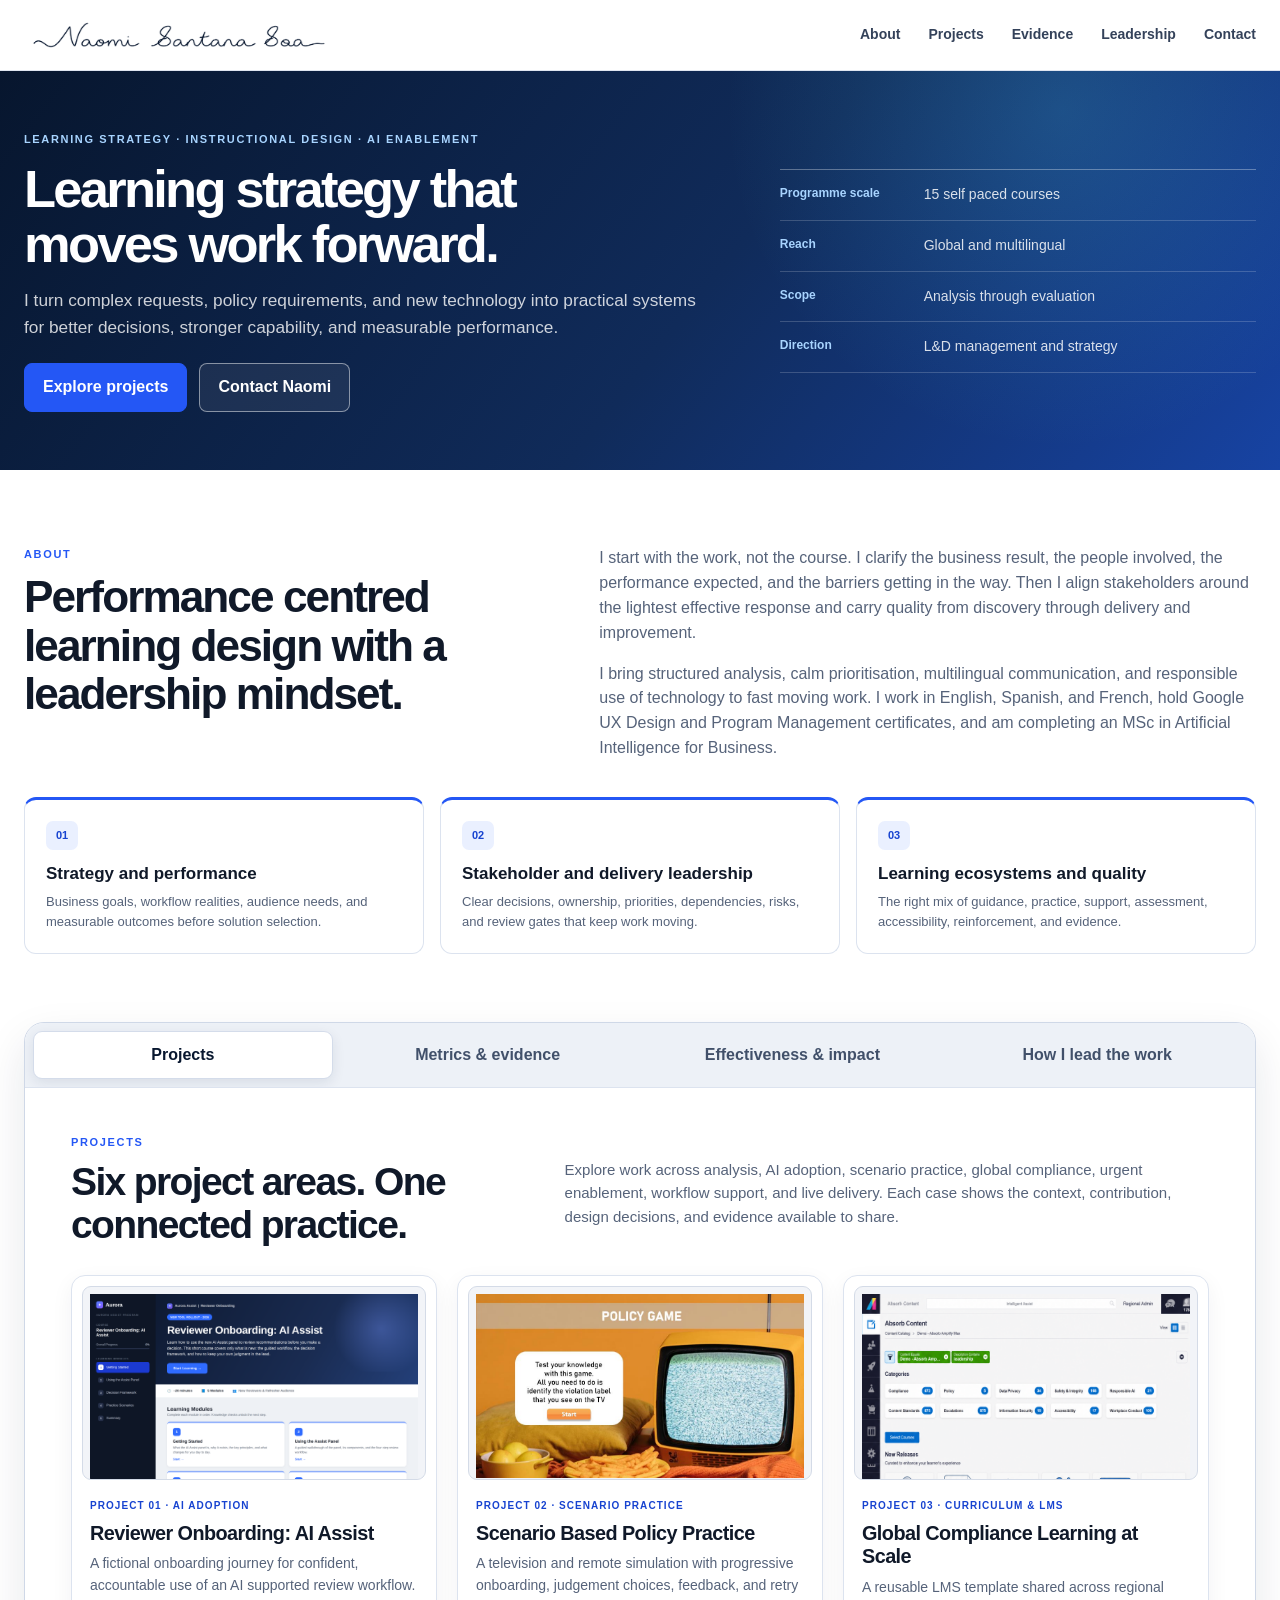
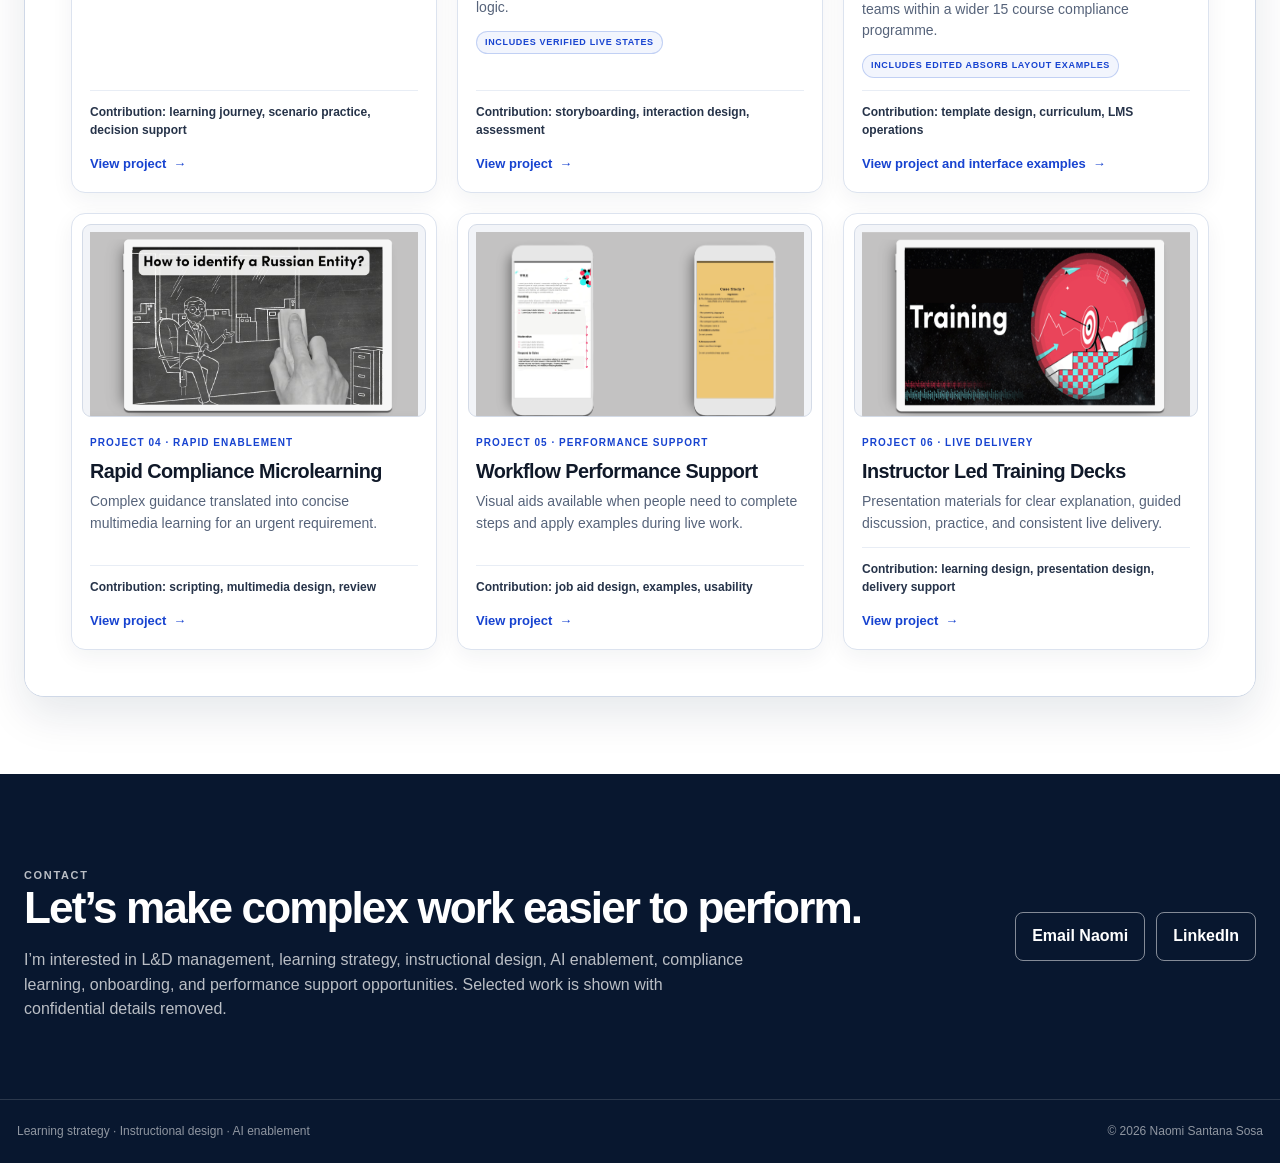
==== commit b915bc8e: "Deploy exact user specified Manus preview" ====
--- a/index.html
+++ b/index.html
@@ -3,385 +3,498 @@
 <head>
   <meta charset="utf-8">
   <meta name="viewport" content="width=device-width, initial-scale=1">
-  <meta name="description" content="Naomi Santana Sosa is a senior learning and development specialist who designs accessible, scalable learning for AI adoption, compliance, onboarding, and operational change.">
-  <meta name="theme-color" content="#0b1220">
-  <meta property="og:title" content="Naomi Santana Sosa — Instructional Design & Learning Experience Portfolio">
-  <meta property="og:description" content="Selected instructional-design work across AI enablement, compliance learning, onboarding, assessment, and performance support.">
-  <meta property="og:type" content="website">
-  <meta property="og:url" content="https://naosantana228-web.github.io/portfolio/">
-  <meta property="og:image" content="https://naosantana228-web.github.io/portfolio/assets/aurora-decision.webp">
-  <link rel="canonical" href="https://naosantana228-web.github.io/portfolio/">
+  <meta name="description" content="Portfolio of Naomi Santana Sosa, a learning strategist and instructional designer specialising in performance analysis, AI enablement, compliance, onboarding, learning ecosystems, assessment, and measurable improvement.">
+  <title>Naomi Santana Sosa | Learning Strategy and Instructional Design</title>
   <link rel="icon" href="favicon.svg" type="image/svg+xml">
-  <link rel="stylesheet" href="styles.css">
-  <title>Naomi Santana Sosa — Instructional Design &amp; Learning Experience</title>
-  <script type="application/ld+json">
-  {
-    "@context": "https://schema.org",
-    "@type": "Person",
-    "name": "Naomi Santana Sosa",
-    "url": "https://naosantana228-web.github.io/portfolio/",
-    "jobTitle": "Senior Learning and Development Specialist",
-    "email": "mailto:nao.santana228@gmail.com",
-    "sameAs": [
-      "https://www.linkedin.com/in/naomi-santana-sosa-797504239/"
-    ],
-    "knowsLanguage": ["English", "Spanish", "French"]
-  }
-  </script>
+  <link rel="stylesheet" href="styles.css?v=20260722-assessment-workbench-v4">
 </head>
 <body>
-  <a class="skip-link" href="#main-content">Skip to main content</a>
-
-  <nav class="site-nav" data-open="false" aria-label="Primary navigation">
-    <div class="wrap nav-inner">
-      <a class="brand" href="#top">
-        <strong>Naomi Santana Sosa</strong>
-        <span>Instructional Design · LXD</span>
+  <a class="skip-link" href="#main">Skip to portfolio</a>
+
+  <header class="site-header">
+    <div class="header-inner shell">
+      <a class="brand" href="#main" aria-label="Naomi Santana Sosa, home">
+        <img class="brand-wordmark" src="assets/naomi-santana-sosa-wordmark.png" width="1600" height="198" alt="" decoding="async">
       </a>
-
-      <button class="nav-toggle" type="button" aria-expanded="false" aria-controls="nav-links" aria-label="Open navigation menu">
-        <svg aria-hidden="true" viewBox="0 0 24 24" fill="none" stroke="currentColor" stroke-width="2" stroke-linecap="round">
-          <path d="M4 7h16M4 12h16M4 17h16"/>
-        </svg>
-        <span>Menu</span>
-      </button>
-
-      <ul class="nav-links" id="nav-links">
-        <li><a href="#work">Selected work</a></li>
-        <li><a href="#demo">Shareable demo</a></li>
-        <li><a href="#capabilities">Capabilities</a></li>
-        <li><a href="#process">Process</a></li>
-        <li><a href="#about">About</a></li>
-        <li><a class="nav-contact" href="#contact">Contact</a></li>
-      </ul>
+      <button class="menu-toggle" type="button" aria-expanded="false" aria-controls="site-nav">Menu</button>
+      <nav class="site-nav" id="site-nav" aria-label="Primary navigation">
+        <a href="#about">About</a>
+        <a href="#projects">Projects</a>
+        <a href="#evidence">Evidence</a>
+        <a href="#leadership">Leadership</a>
+        <a href="#contact">Contact</a>
+      </nav>
     </div>
-  </nav>
-
-  <main id="main-content">
-    <header class="hero" id="top">
-      <div class="wrap hero-grid">
-        <div>
-          <p class="eyebrow on-dark">Instructional Design · Learning Experience · AI Enablement</p>
-          <h1>I turn complex change into <span>learning people can use.</span></h1>
-          <p class="intro">I’m Naomi Santana Sosa, a senior learning and development specialist. I design clear, scalable learning for AI-assisted workflows, compliance, onboarding, and fast-moving operations—from analysis and storyboarding through launch and evaluation.</p>
-          <div class="button-row">
-            <a class="button primary" href="#work">Explore selected work <span aria-hidden="true">↓</span></a>
-            <a class="button on-dark" href="mailto:nao.santana228@gmail.com">Email Naomi</a>
+  </header>
+
+  <main id="main">
+    <section class="hero" aria-labelledby="hero-title">
+      <div class="hero-inner shell">
+        <div class="hero-message">
+          <p class="eyebrow">Learning strategy · Instructional design · AI enablement</p>
+          <h1 id="hero-title">Learning strategy that moves work forward.</h1>
+          <p class="hero-copy">I turn complex requests, policy requirements, and new technology into practical systems for better decisions, stronger capability, and measurable performance.</p>
+          <div class="actions">
+            <a class="button" href="#projects">Explore projects</a>
+            <a class="button secondary" href="#contact">Contact Naomi</a>
           </div>
-          <p class="availability">Based in Dublin · Open to Ireland and remote EU opportunities</p>
         </div>
-
-        <aside class="hero-panel" aria-label="Portfolio focus">
-          <p class="panel-label">What I bring</p>
-          <h2>Learning strategy grounded in the realities of operational work.</h2>
-          <ul class="panel-list">
-            <li>
-              <span class="panel-icon" aria-hidden="true">01</span>
-              <span><strong>Translate complexity</strong><span>Turn policy, process, and product change into practical decisions.</span></span>
-            </li>
-            <li>
-              <span class="panel-icon" aria-hidden="true">02</span>
-              <span><strong>Design for adoption</strong><span>Build confidence with scenarios, performance support, and clear change framing.</span></span>
-            </li>
-            <li>
-              <span class="panel-icon" aria-hidden="true">03</span>
-              <span><strong>Measure and improve</strong><span>Connect objectives, assessments, feedback, and performance indicators.</span></span>
-            </li>
-          </ul>
-        </aside>
-      </div>
-    </header>
-
-    <section class="proof" aria-label="Selected portfolio evidence">
-      <div class="wrap">
-        <div class="proof-card">
-          <div class="proof-item"><strong>Up to 80%</strong><span>Selected workflow-efficiency outcome reported in an anonymized AI-adoption project.</span></div>
-          <div class="proof-item"><strong>~20%</strong><span>Selected onboarding improvement reported after redesigning a multilingual journey.</span></div>
-          <div class="proof-item"><strong>15 courses</strong><span>Self-paced compliance-learning initiative designed for repeatable LMS delivery.</span></div>
-          <div class="proof-item"><strong>3 languages</strong><span>Learning design and facilitation in English, Spanish, and French.</span></div>
-        </div>
-        <p class="proof-note">Selected project evidence; organizational details are anonymized for confidentiality.</p>
+        <ul class="hero-proof" aria-label="Portfolio scope">
+          <li><strong>Programme scale</strong><span>15 self paced courses</span></li>
+          <li><strong>Reach</strong><span>Global and multilingual</span></li>
+          <li><strong>Scope</strong><span>Analysis through evaluation</span></li>
+          <li><strong>Direction</strong><span>L&amp;D management and strategy</span></li>
+        </ul>
       </div>
     </section>
 
-    <section class="section" id="work" aria-labelledby="work-title">
-      <div class="wrap">
-        <div class="section-head">
+    <section class="about" id="about" aria-labelledby="about-title">
+      <div class="shell">
+        <div class="about-grid">
           <div>
-            <p class="eyebrow">Selected work</p>
-            <h2 id="work-title">Problems solved, not just tools used.</h2>
+            <p class="section-label">About</p>
+            <h2 id="about-title">Performance centred learning design with a leadership mindset.</h2>
           </div>
-          <p class="lead">These case studies combine anonymized professional work with carefully selected historical artifacts. They show how I frame the problem, structure the learning, support performance, and connect design decisions to the intended outcome.</p>
+          <div>
+            <p>I start with the work, not the course. I clarify the business result, the people involved, the performance expected, and the barriers getting in the way. Then I align stakeholders around the lightest effective response and carry quality from discovery through delivery and improvement.</p>
+            <p>I bring structured analysis, calm prioritisation, multilingual communication, and responsible use of technology to fast moving work. I work in English, Spanish, and French, hold Google UX Design and Program Management certificates, and am completing an MSc in Artificial Intelligence for Business.</p>
+          </div>
         </div>
 
-        <div class="case-grid">
-          <article class="case-card">
-            <div class="case-media">
-              <a href="assets/aurora-decision.webp" target="_blank" rel="noopener noreferrer" aria-label="Open the representative AI workflow decision framework image at full size">
-                <img src="assets/aurora-decision.webp" width="1800" height="1227" loading="lazy" alt="Fictional reviewer workflow showing independent assessment, AI recommendation review, and four clearly labelled action options">
-              </a>
-            </div>
-            <div class="case-content">
-              <div class="tag-row"><span class="tag accent">Anonymized case</span><span class="tag">AI enablement</span><span class="tag">Change training</span></div>
-              <h3>AI-Assisted Workflow Adoption</h3>
-              <p class="case-summary">A large operations team needed to adopt an AI-assisted workflow quickly without weakening independent judgment or quality safeguards.</p>
-              <dl class="case-meta">
-                <div><dt>Contribution</dt><dd>Learning strategy, e-learning, decision support, scenario practice</dd></div>
-                <div><dt>Methods</dt><dd>SME validation, adult-learning design, knowledge checks</dd></div>
+        <div class="expertise-grid" aria-label="Core areas of practice">
+          <article class="expertise-card"><span>01</span><h3>Strategy and performance</h3><p>Business goals, workflow realities, audience needs, and measurable outcomes before solution selection.</p></article>
+          <article class="expertise-card"><span>02</span><h3>Stakeholder and delivery leadership</h3><p>Clear decisions, ownership, priorities, dependencies, risks, and review gates that keep work moving.</p></article>
+          <article class="expertise-card"><span>03</span><h3>Learning ecosystems and quality</h3><p>The right mix of guidance, practice, support, assessment, accessibility, reinforcement, and evidence.</p></article>
+        </div>
+
+        <div class="portfolio-explorer" data-portfolio-explorer>
+          <div class="portfolio-tabs" role="tablist" aria-label="Explore Naomi's portfolio" hidden>
+            <button class="portfolio-tab" type="button" role="tab" id="portfolio-tab-projects" aria-controls="projects" aria-selected="true" data-portfolio-tab="projects">Projects</button>
+            <button class="portfolio-tab" type="button" role="tab" id="portfolio-tab-evidence" aria-controls="evidence" aria-selected="false" tabindex="-1" data-portfolio-tab="evidence">Metrics &amp; evidence</button>
+            <button class="portfolio-tab" type="button" role="tab" id="portfolio-tab-assessment" aria-controls="assessment" aria-selected="false" tabindex="-1" data-portfolio-tab="assessment">Effectiveness &amp; impact</button>
+            <button class="portfolio-tab" type="button" role="tab" id="portfolio-tab-leadership" aria-controls="leadership" aria-selected="false" tabindex="-1" data-portfolio-tab="leadership">How I lead the work</button>
+          </div>
+
+          <div class="portfolio-panels">
+            <section class="portfolio-panel projects-panel" id="projects" role="tabpanel" aria-labelledby="portfolio-tab-projects" data-portfolio-panel="projects">
+              <span class="legacy-anchor" id="portfolio" aria-hidden="true"></span>
+              <span class="legacy-anchor" id="additional-work" aria-hidden="true"></span>
+              <div class="panel-head">
+                <div><p class="section-label">Projects</p><h2>Six project areas. One connected practice.</h2></div>
+                <p>Explore work across analysis, AI adoption, scenario practice, global compliance, urgent enablement, workflow support, and live delivery. Each case shows the context, contribution, design decisions, and evidence available to share.</p>
+              </div>
+
+              <div class="portfolio-grid unified-projects">
+                <article class="portfolio-card">
+                  <a class="project-link" href="projects/reviewer-onboarding-ai-assist/" aria-label="View Reviewer Onboarding: AI Assist project">
+                    <span class="portfolio-art image-frame"><img loading="lazy" decoding="async" src="assets/originals/github/demo_home.png" width="3200" height="2322" alt="Original GitHub portfolio course home screen for Reviewer Onboarding: AI Assist"></span>
+                    <span class="portfolio-body"><span class="portfolio-index">PROJECT 01 · AI ADOPTION</span><strong class="project-title">Reviewer Onboarding: AI Assist</strong><span class="project-summary">A fictional onboarding journey for confident, accountable use of an AI supported review workflow.</span><span class="role">Contribution: learning journey, scenario practice, decision support</span><span class="view-project">View project <span aria-hidden="true">→</span></span></span>
+                  </a>
+                </article>
+
+                <article class="portfolio-card">
+                  <a class="project-link" href="projects/scenario-based-policy-practice/" aria-label="View Scenario Based Policy Practice project">
+                    <span class="portfolio-art image-frame"><img loading="lazy" decoding="async" src="assets/source-files/policy-game/card-start-clean.jpg" width="940" height="528" alt="Policy Game start screen with a television, instructions, and Start button"></span>
+                    <span class="portfolio-body"><span class="portfolio-index">PROJECT 02 · SCENARIO PRACTICE</span><strong class="project-title">Scenario Based Policy Practice</strong><span class="project-summary">A television and remote simulation with progressive onboarding, judgement choices, feedback, and retry logic.</span><span class="project-evidence-cue">Includes verified live states</span><span class="role">Contribution: storyboarding, interaction design, assessment</span><span class="view-project">View project <span aria-hidden="true">→</span></span></span>
+                  </a>
+                </article>
+
+                <article class="portfolio-card">
+                  <a class="project-link" href="projects/global-compliance-learning/" aria-label="View Global Compliance Learning at Scale project with edited Absorb layout examples">
+                    <span class="portfolio-art image-frame"><img loading="lazy" decoding="async" src="assets/reconstructions/global-compliance/01-absorb-content-catalog.png" width="1632" height="2176" alt="Focused edited Absorb Content catalogue preserving the supplied layout with fictional compliance course content"></span>
+                    <span class="portfolio-body"><span class="portfolio-index">PROJECT 03 · CURRICULUM &amp; LMS</span><strong class="project-title">Global Compliance Learning at Scale</strong><span class="project-summary">A reusable LMS template shared across regional teams within a wider 15 course compliance programme.</span><span class="project-evidence-cue">Includes edited Absorb layout examples</span><span class="role">Contribution: template design, curriculum, LMS operations</span><span class="view-project">View project and interface examples <span aria-hidden="true">→</span></span></span>
+                  </a>
+                </article>
+
+                <article class="portfolio-card">
+                  <a class="project-link" href="projects/rapid-response-microlearning/" aria-label="View Rapid Compliance Microlearning project">
+                    <span class="portfolio-art image-frame"><img loading="lazy" decoding="async" src="assets/originals/adobe/adobe-premiere-pro-training.png" width="1990" height="1122" alt="Original Adobe Portfolio cover for the historical urgent compliance training project"></span>
+                    <span class="portfolio-body"><span class="portfolio-index">PROJECT 04 · RAPID ENABLEMENT</span><strong class="project-title">Rapid Compliance Microlearning</strong><span class="project-summary">Complex guidance translated into concise multimedia learning for an urgent requirement.</span><span class="role">Contribution: scripting, multimedia design, review</span><span class="view-project">View project <span aria-hidden="true">→</span></span></span>
+                  </a>
+                </article>
+
+                <article class="portfolio-card">
+                  <a class="project-link" href="projects/workflow-performance-support/" aria-label="View Workflow Performance Support project">
+                    <span class="portfolio-art image-frame"><img loading="lazy" decoding="async" src="assets/originals/adobe/visual-aids.png" width="1358" height="765" alt="Original Adobe Portfolio cover for the Visual Aids project"></span>
+                    <span class="portfolio-body"><span class="portfolio-index">PROJECT 05 · PERFORMANCE SUPPORT</span><strong class="project-title">Workflow Performance Support</strong><span class="project-summary">Visual aids available when people need to complete steps and apply examples during live work.</span><span class="role">Contribution: job aid design, examples, usability</span><span class="view-project">View project <span aria-hidden="true">→</span></span></span>
+                  </a>
+                </article>
+
+                <article class="portfolio-card">
+                  <a class="project-link" href="projects/facilitator-resources/" aria-label="View Instructor Led Training Decks project">
+                    <span class="portfolio-art image-frame"><img loading="lazy" decoding="async" src="assets/originals/adobe/self-paced-courses-lms.png" width="1713" height="965" alt="Original Adobe Portfolio cover for an instructor led training deck"></span>
+                    <span class="portfolio-body"><span class="portfolio-index">PROJECT 06 · LIVE DELIVERY</span><strong class="project-title">Instructor Led Training Decks</strong><span class="project-summary">Presentation materials for clear explanation, guided discussion, practice, and consistent live delivery.</span><span class="role">Contribution: learning design, presentation design, delivery support</span><span class="view-project">View project <span aria-hidden="true">→</span></span></span>
+                  </a>
+                </article>
+
+              </div>
+            </section>
+
+            <section class="portfolio-panel evidence-panel" id="evidence" role="tabpanel" aria-labelledby="portfolio-tab-evidence" data-portfolio-panel="evidence">
+              <span class="legacy-anchor" id="cases" aria-hidden="true"></span>
+              <div class="panel-head compact-panel-head">
+                <div><p class="section-label">Metrics &amp; evidence</p><h2>Evidence, with context.</h2></div>
+                <p>Four selected indicators are presented as evidence stories rather than isolated numbers. Each one separates the reported result, the change in work, and the boundary of the claim.</p>
+              </div>
+
+              <div class="evidence-stories" aria-label="Selected outcome indicators with context">
+                <article class="evidence-story">
+                  <div class="evidence-result">
+                    <span>OUTCOME 01</span>
+                    <strong>Up to 80%</strong>
+                    <h3>Workflow efficiency gain</h3>
+                    <p>A selected workflow result reported after an AI supported process was introduced.</p>
+                  </div>
+                  <div class="evidence-explanation">
+                    <div><span>What changed</span><p>Enablement translated the workflow into clear decisions, practice, and support while keeping human judgement and quality review visible.</p></div>
+                    <div><span>How to read the figure</span><p>The percentage is a reported workflow indicator. It is not presented as an effect of training alone and is not attached to the fictional AI Assist demonstration.</p></div>
+                  </div>
+                </article>
+
+                <article class="evidence-story">
+                  <div class="evidence-result">
+                    <span>OUTCOME 02</span>
+                    <strong>Approximately 20%</strong>
+                    <h3>Onboarding improvement</h3>
+                    <p>A selected onboarding result reported after the learning journey was redesigned.</p>
+                  </div>
+                  <div class="evidence-explanation">
+                    <div><span>What changed</span><p>The sequence, practice, and localisation were redesigned to make the journey clearer and support application across audiences.</p></div>
+                    <div><span>How to read the figure</span><p>The figure is retained as an approximate reported improvement for that redesign. It is not a universal expectation for every onboarding programme.</p></div>
+                  </div>
+                </article>
+
+                <article class="evidence-story">
+                  <div class="evidence-result">
+                    <span>OUTCOME 03</span>
+                    <strong>Shared KPIs</strong>
+                    <h3>Training quality framework</h3>
+                    <p>A common measurement system made quality and improvement visible across delivery.</p>
+                  </div>
+                  <div class="evidence-explanation">
+                    <div><span>What changed</span><p>Shared indicators, repeatable evaluation, and dashboard visibility created a more consistent view of training quality.</p></div>
+                    <div><span>Evidence type</span><p>This is operating system evidence rather than a percentage claim. It demonstrates measurement governance and a repeatable improvement process.</p></div>
+                  </div>
+                </article>
+
+                <article class="evidence-story">
+                  <div class="evidence-result">
+                    <span>OUTCOME 04</span>
+                    <strong>Capacity equivalent to one role</strong>
+                    <h3>Capacity returned</h3>
+                    <p>A selected operating result reported after automation reduced manual effort.</p>
+                  </div>
+                  <div class="evidence-explanation">
+                    <div><span>What changed</span><p>Automation returned capacity while human oversight remained in the workflow for judgement, review, and exceptions.</p></div>
+                    <div><span>How to read the figure</span><p>The equivalence describes reported capacity returned. It does not claim that a role was removed or that every automation would produce the same result.</p></div>
+                  </div>
+                </article>
+              </div>
+            </section>
+
+            <section class="portfolio-panel assessment-panel" id="assessment" role="tabpanel" aria-labelledby="portfolio-tab-assessment" data-portfolio-panel="assessment">
+              <section aria-labelledby="assessment-lab-title" class="assessment-lab">
+              <header class="assessment-lab__header">
+              <div class="assessment-lab__heading">
+              <p class="section-label">Learning effectiveness &amp; impact</p>
+              <h2 id="assessment-lab-title">A score is only useful when its claim is clear.</h2>
+              </div>
+              </header>
+              <section aria-labelledby="evidence-boundary-title" class="evidence-boundary">
+              <div class="evidence-boundary__copy">
+              <p class="workbench-kicker">Start with the evidence boundary</p>
+              <h2 id="evidence-boundary-title">A test score is one signal, not the whole evaluation.</h2>
+              <p>Assessment asks: <em>What does the learner know or demonstrate?</em> Evaluation asks: <em>Did the learning solution achieve its intended result?</em> The strength of the claim determines the evidence required.</p>
+              </div>
+              <div aria-label="Three evidence families contribute to an evaluation of impact" class="evidence-constellation">
+              <article class="signal-card signal-card--learning">
+              <span class="signal-card__tag">Assessment lives here</span>
+              <div aria-hidden="true" class="signal-card__icon">
+              <svg viewbox="0 0 24 24"><path d="M5 4h14v16H5zM8 8h8M8 12h5M8 16h7"></path></svg>
+              </div>
+              <h3>Learning performance</h3>
+              <p>Did learners gain or demonstrate the required knowledge and skill?</p>
+              </article>
+              <article class="signal-card">
+              <div aria-hidden="true" class="signal-card__icon">
+              <svg viewbox="0 0 24 24"><path d="M4 18h4v-7H4zM10 18h4V6h-4zM16 18h4V9h-4z"></path></svg>
+              </div>
+              <h3>Performance support</h3>
+              <p>Can learners apply it with the right support in the flow of work?</p>
+              </article>
+              <article class="signal-card">
+              <div aria-hidden="true" class="signal-card__icon">
+              <svg viewbox="0 0 24 24"><path d="M4 19V5M4 19h16M7 15l4-4 3 2 5-6"></path></svg>
+              </div>
+              <h3>Business performance</h3>
+              <p>Did relevant operational outcomes such as time, volume, reach, or cost change?</p>
+              </article>
+              <div aria-label="Impact requires aligned evidence" class="impact-node">
+              <span>Evaluation</span>
+              <strong>Aligned evidence</strong>
+              <small>not one metric</small>
+              </div>
+              </div>
+              </section>
+              <section aria-labelledby="workbench-title" class="workbench">
+              <div class="workbench__head">
+              <div>
+              <h2 id="workbench-title">Assessment evidence workbench.</h2>
+              </div>
+              </div>
+              <div class="workbench__frame">
+              <nav aria-label="Assessment workbench views" class="workbench-nav" role="tablist">
+              <button aria-controls="lab-panel-claim" aria-selected="true" class="workbench-nav__button" data-lab-tab="claim" id="lab-tab-claim" role="tab" type="button">
+              <span aria-hidden="true" class="workbench-nav__mark">
+              <svg viewbox="0 0 24 24"><path d="M4 7h10M4 12h16M4 17h7M17 4v6M14 7h6"></path></svg>
+              </span>
+              <span><strong>Frame the claim</strong><small>Purpose · risk · complexity</small></span>
+              </button>
+              <button aria-controls="lab-panel-quality" aria-selected="false" class="workbench-nav__button" data-lab-tab="quality" id="lab-tab-quality" role="tab" tabindex="-1" type="button">
+              <span aria-hidden="true" class="workbench-nav__mark">
+              <svg viewbox="0 0 24 24"><path d="M12 3l7 4v5c0 4.7-2.9 7.3-7 9-4.1-1.7-7-4.3-7-9V7zM9 12l2 2 4-5"></path></svg>
+              </span>
+              <span><strong>Test score quality</strong><small>Five psychometric values</small></span>
+              </button>
+              <button aria-controls="lab-panel-blueprint" aria-selected="false" class="workbench-nav__button" data-lab-tab="blueprint" id="lab-tab-blueprint" role="tab" tabindex="-1" type="button">
+              <span aria-hidden="true" class="workbench-nav__mark">
+              <svg viewbox="0 0 24 24"><path d="M4 6h5v5H4zM15 4h5v5h-5zM15 15h5v5h-5zM9 8h4a4 4 0 014 4v3M6.5 11v6h8"></path></svg>
+              </span>
+              <span><strong>Trace the blueprint</strong><small>PNA/RWA → blueprint → evidence</small></span>
+              </button>
+              </nav>
+              <div class="workbench-canvas">
+              <section aria-labelledby="lab-tab-claim" class="lab-panel lab-panel--claim" data-lab-panel="claim" id="lab-panel-claim" role="tabpanel">
+              <div class="claim-builder">
+              <form aria-label="Assessment design inputs" class="claim-controls">
+              <div class="claim-controls__intro">
+              <p class="canvas-label">Design inputs</p>
+              <h3>Set the claim context.</h3>
+              </div>
+              <fieldset class="segmented-control">
+              <legend>Purpose</legend>
+              <div>
+              <label><input checked="" name="purpose" type="radio" value="formative"/><span><strong>Formative</strong><small>Support learning</small></span></label>
+              <label><input name="purpose" type="radio" value="summative"/><span><strong>Summative</strong><small>Verify capability</small></span></label>
+              </div>
+              </fieldset>
+              <fieldset class="segmented-control">
+              <legend>Risk if wrong</legend>
+              <div>
+              <label><input checked="" name="criticality" type="radio" value="low"/><span>Low</span></label>
+              <label><input name="criticality" type="radio" value="high"/><span>High</span></label>
+              </div>
+              </fieldset>
+              <fieldset class="segmented-control">
+              <legend>Workflow complexity</legend>
+              <div>
+              <label><input checked="" name="complexity" type="radio" value="low"/><span>Low</span></label>
+              <label><input name="complexity" type="radio" value="high"/><span>High</span></label>
+              </div>
+              </fieldset>
+              </form>
+              <article aria-atomic="true" aria-live="polite" class="claim-output">
+              <div class="claim-output__topline">
+              <span class="canvas-label">Design signal</span>
+              <span class="rigor-badge" id="rigor-badge">Flexible practice</span>
+              </div>
+              <div class="claim-output__modality">
+              <span>Recommended format</span>
+              <h3 id="claim-modality">Knowledge or skill check with feedback</h3>
+              <p id="claim-rationale">Use clear prompts and feedback to support learning at the required cognitive level.</p>
+              </div>
+              <dl class="claim-output__limits">
+              <div>
+              <dt>What the result can support</dt>
+              <dd id="claim-supports">The learner has engaged with training and is working toward mastery; the result can guide feedback and further practice.</dd>
+              </div>
+              <div>
+              <dt>What it does not establish</dt>
+              <dd id="claim-boundary">It does not verify readiness for production, sustained job performance, or business impact.</dd>
+              </div>
               </dl>
-              <p class="case-outcome">Selected project outcome: up to 80% improvement in workflow efficiency.</p>
-              <details class="case-study">
-                <summary>Read case study</summary>
-                <div class="case-study-body">
-                  <div><h4>Problem</h4><p>Learners had to understand what changed, when to consult the AI recommendation, and how to keep their own assessment in the lead.</p></div>
-                  <div><h4>Approach</h4><p>I scoped the learning to the new behavior, separated “what’s new” from “what stays the same,” translated the workflow into a memorable decision heuristic, and reinforced it through scenario-based practice and job aids.</p></div>
-                  <div><h4>Design judgment</h4><p>The learning treated the AI output as decision support rather than an answer key. Knowledge checks and guided practice focused on observable reviewer decisions, not feature recall.</p></div>
-                  <div><h4>Result</h4><p>The portfolio records an efficiency improvement of up to 80% for the selected workflow. The result is presented as a project outcome rather than attributed to training alone.</p></div>
+              <div class="claim-output__guardrail">
+              <span aria-hidden="true">!</span>
+              <p id="claim-guardrail">Keep the content aligned to the work, but use the result as an instructional signal, not a gateway decision.</p>
+              </div>
+              <div class="claim-output__governance">
+              <span class="canvas-label">Required evidence</span>
+              <ul id="claim-governance">
+              <li>Clear learning objective</li>
+              <li>Representative content</li>
+              <li>Diagnostic feedback</li>
+              <li>Instructional alignment</li>
+              </ul>
+              </div>
+              </article>
+              </div>
+              <details class="format-disclosure">
+              <summary>Compare format families</summary>
+              <div aria-label="Assessment formats in the source playbook" class="format-strip">
+              <div><strong>Selected response</strong><small>Knowledge and skill checks</small></div>
+              <div><strong>Text simulation</strong><small>Scenario decisions in stable item form</small></div>
+              <div><strong>Performance assessment</strong><small>Practice or assessment in simulated work</small></div>
+              </div>
+              </details>
+              </section>
+              <section aria-labelledby="lab-tab-quality" class="lab-panel lab-panel--quality" data-lab-panel="quality" hidden="" id="lab-panel-quality" role="tabpanel">
+              <div class="quality-head">
+              <div>
+              <p class="canvas-label">Evidence standard</p>
+              <h3>Test the score claim against five psychometric values.</h3>
+              </div>
+              <p>Select a value to examine its question, risk, and design response.</p>
+              </div>
+              <div class="quality-layout">
+              <div aria-label="Five psychometric values surrounding defensible score interpretation" class="quality-map">
+              <div aria-hidden="true" class="quality-map__lines">
+              <svg preserveaspectratio="none" viewbox="0 0 420 390">
+              <path d="M210 195L210 38M210 195L375 130M210 195L320 342M210 195L100 342M210 195L45 130"></path>
+              </svg>
+              </div>
+              <div class="quality-map__centre"><span>Defensible</span><strong>score claim</strong></div>
+              <button aria-pressed="true" class="quality-node quality-node--validity" data-quality="validity" type="button">Validity<small>right thing</small></button>
+              <button aria-pressed="false" class="quality-node quality-node--reliability" data-quality="reliability" type="button">Reliability<small>consistently</small></button>
+              <button aria-pressed="false" class="quality-node quality-node--generalizability" data-quality="generalizability" type="button">Generalizability<small>to the job</small></button>
+              <button aria-pressed="false" class="quality-node quality-node--comparability" data-quality="comparability" type="button">Comparability<small>across forms</small></button>
+              <button aria-pressed="false" class="quality-node quality-node--fairness" data-quality="fairness" type="button">Fairness<small>equal opportunity</small></button>
+              </div>
+              <article aria-atomic="true" aria-live="polite" class="quality-inspector">
+              <p class="canvas-label">Selected quality lens</p>
+              <h3 id="quality-title">Validity</h3>
+              <p class="quality-inspector__lead" id="quality-definition">Supports accurate score interpretation by measuring the right content at the right cognitive level.</p>
+              <dl>
+              <div><dt>Question to ask</dt><dd id="quality-question">Does this assessment measure the work the score claim refers to?</dd></div>
+              <div><dt>If it breaks</dt><dd id="quality-risk">A precise score can still support the wrong conclusion.</dd></div>
+              <div><dt>Design response</dt><dd id="quality-response">Align workflow tasks, performance objectives, assessment objectives, cognition, and content sampling before writing items.</dd></div>
+              </dl>
+              <p class="quality-inspector__note" id="quality-note"><strong>North star:</strong> the other values provide evidence that the intended score interpretation is trustworthy.</p>
+              </article>
+              </div>
+              </section>
+              <section aria-labelledby="lab-tab-blueprint" class="lab-panel lab-panel--blueprint" data-lab-panel="blueprint" hidden="" id="lab-panel-blueprint" role="tabpanel">
+              <div class="blueprint-head">
+              <div>
+              <p class="canvas-label">Blueprint trace</p>
+              <h3>Follow one decision from analysis to the score.</h3>
+              </div>
+              <p>PNA/RWA produces task and objective inputs; the blueprint defines cognitive demand, sampling, and evidence.</p>
+              </div>
+              <section aria-labelledby="analysis-origin-title" class="analysis-origin">
+              <div class="analysis-origin__heading">
+              <p class="canvas-label">Upstream analysis</p>
+              <h3 id="analysis-origin-title">PNA/RWA comes before the blueprint.</h3>
+              </div>
+              <ol class="analysis-origin__flow">
+              <li>
+              <span>01 · PNA</span>
+              <strong>Frame the performance need</strong>
+              <p>Clarify purpose, audience, and intended score use.</p>
+              </li>
+              <li>
+              <span>02 · RWA</span>
+              <strong>Map the work</strong>
+              <p>Define workflows, tasks, knowledge, and performance expectations.</p>
+              </li>
+              <li class="analysis-origin__output">
+              <span>Blueprint input</span>
+              <strong>Carry the work forward</strong>
+              <p>Transfer tasks and performance objectives into the blueprint.</p>
+              </li>
+              </ol>
+              </section>
+              <div aria-label="Blueprint stages derived from PNA and Rapid Workflow Analysis" class="blueprint-trace" role="group">
+              <button aria-pressed="true" data-blueprint="task" type="button"><span aria-hidden="true">Work</span><strong>Task</strong><small>What must be done?</small></button>
+              <button aria-pressed="false" data-blueprint="objective" tabindex="-1" type="button"><span aria-hidden="true">Define</span><strong>Assessment objective</strong><small>What must be shown?</small></button>
+              <button aria-pressed="false" data-blueprint="cognition" tabindex="-1" type="button"><span aria-hidden="true">Demand</span><strong>Cognitive level</strong><small>Remember, apply, analyse?</small></button>
+              <button aria-pressed="false" data-blueprint="sampling" tabindex="-1" type="button"><span aria-hidden="true">Cover</span><strong>Sampling plan</strong><small>What gets weight?</small></button>
+              <button aria-pressed="false" data-blueprint="evidence" tabindex="-1" type="button"><span aria-hidden="true">Observe</span><strong>Evidence format</strong><small>How is skill elicited?</small></button>
+              </div>
+              <article aria-atomic="true" aria-live="polite" class="blueprint-inspector">
+              <div aria-hidden="true" class="blueprint-inspector__index" id="blueprint-index">WORK</div>
+              <div class="blueprint-inspector__content">
+              <p class="canvas-label" id="blueprint-label">Start with the performance</p>
+              <h3 id="blueprint-title">Determine whether example content violates a policy.</h3>
+              <p id="blueprint-description">Rapid Workflow Analysis defines the critical task and knowledge needed to meet the performance expectation. These outputs become the blueprint’s starting inputs.</p>
+              </div>
+              <div class="blueprint-inspector__control">
+              <span>Risk controlled</span>
+              <p id="blueprint-risk">Testing convenient course content instead of the work that the score is meant to represent.</p>
+              </div>
+              </article>
+              <div class="score-claim">
+              <span>Resulting interpretation</span>
+              <p>A passing result can support minimum policy skill under assessed conditions. It does not prove sustained job performance or business impact.</p>
+              </div>
+              </section>
+              </div>
+              </div>
+              </section>
+              <footer class="method-boundary">
+              <div>
+              <p class="workbench-kicker">What this demonstrates</p>
+              <h2>This demonstrates method, not undisclosed outcomes.</h2>
+              </div>
+              <p>It evidences assessment strategy and design judgement; production records, learner data, and operational outcomes remain outside the portfolio.</p>
+              </footer>
+              </section>
+            </section>
+        <section class="portfolio-panel leadership-panel" id="leadership" role="tabpanel" aria-labelledby="portfolio-tab-leadership" data-portfolio-panel="leadership">
+              <span class="legacy-anchor" id="process" aria-hidden="true"></span>
+              <div class="panel-head compact-panel-head">
+                <div><p class="section-label">How I lead the work</p><h2>From ambiguity to performance.</h2></div>
+                <p>I make the decisions, ownership, risks, and evidence visible. Then I align the lightest effective response around the work.</p>
+              </div>
+
+              <ol class="leadership-flow" aria-label="Leadership approach">
+                <li><span>01 · Frame</span><p>Align the result, audience, scope, constraints, ownership, and decision rights.</p></li>
+                <li><span>02 · Diagnose</span><p>Map the work, conditions, assumptions, risks, and evidence gaps before selecting a solution.</p></li>
+                <li><span>03 · Enable</span><p>Orchestrate communication, guidance, practice, learning, support, and coaching around the work.</p></li>
+                <li><span>04 · Improve</span><p>Validate quality, observe evidence, and adapt, scale, stop, or strengthen the response.</p></li>
+              </ol>
+
+              <section class="support-model" aria-labelledby="support-model-title">
+                <div class="support-model-head">
+                  <p class="section-label">Learning ecosystem</p>
+                  <h3 id="support-model-title">Performance at work is the north star.</h3>
+                  <p>Formal learning is one part of a system. I design only the support the work requires.</p>
                 </div>
-              </details>
-              <p class="case-caption">Representative fictional visual; professional project details are anonymized.</p>
-            </div>
-          </article>
-
-          <article class="case-card">
-            <div class="case-media">
-              <a href="assets/self-paced-courses.webp" target="_blank" rel="noopener noreferrer" aria-label="Open the historical self-paced compliance course cover at full size">
-                <img src="assets/self-paced-courses.webp" width="1400" height="787" loading="lazy" alt="Historical training course cover displayed on a tablet with a target illustration">
-              </a>
-            </div>
-            <div class="case-content">
-              <div class="tag-row"><span class="tag historical">Historical artifact</span><span class="tag">LMS</span><span class="tag">Compliance</span></div>
-              <h3>Global Compliance Learning at Scale</h3>
-              <p class="case-summary">A 15-course self-paced program translated complex regulatory topics into consistent learning that could be delivered, assessed, and updated across teams and regions.</p>
-              <dl class="case-meta">
-                <div><dt>Contribution</dt><dd>Course structure, interactive modules, reusable content patterns</dd></div>
-                <div><dt>Delivery</dt><dd>LMS publishing, assessment, feedback, progress tracking</dd></div>
-              </dl>
-              <p class="case-outcome">Program scale: 15 self-paced courses designed for repeatable delivery and ongoing updates.</p>
-              <details class="case-study">
-                <summary>Read case study</summary>
-                <div class="case-study-body">
-                  <div><h4>Problem</h4><p>Teams in multiple regions needed consistent, self-paced learning across a broad set of policy and regulatory topics.</p></div>
-                  <div><h4>Approach</h4><p>I used reusable templates and repeatable course structures to support consistency while allowing content to be updated as requirements changed. Multimedia, interaction, and assessments were aligned to the purpose of each topic rather than added as decoration.</p></div>
-                  <div><h4>Evaluation</h4><p>The supporting assessment approach connected clear learning objectives with varied methods, feedback mechanisms, progress tracking, and regular review cycles.</p></div>
-                  <div><h4>What it demonstrates</h4><p>Portfolio-scale content operations, governance awareness, LMS delivery, and the ability to make complex material maintainable across a learning ecosystem.</p></div>
+                <ol class="support-rail">
+                  <li><span>01</span><div><h4>Prepare the work</h4><p>Direction, standards, roles, communication, and accessible guidance.</p></div></li>
+                  <li><span>02</span><div><h4>Support the moment</h4><p>Examples, scenarios, job aids, feedback, and workflow prompts.</p></div></li>
+                  <li><span>03</span><div><h4>Reinforce and improve</h4><p>Coaching, peer support, adoption, quality, speed, confidence, and business evidence.</p></div></li>
+                </ol>
+              </section>
+
+              <section class="leadership-questions" aria-labelledby="leadership-questions-title">
+                <div class="subsection-head"><p class="section-label">Leadership in practice</p><h3 id="leadership-questions-title">Direct answers to common review questions.</h3></div>
+                <div class="leadership-answers">
+                  <details class="leadership-answer" open><summary><span>01</span>How would you approach a complex request?</summary><div class="leadership-answer-body"><p>I clarify the result and owner, map the work and audience, separate symptoms from causes, and prioritise the tasks with the greatest risk or value. I then propose the right ecosystem instead of automatically recommending a course. I define owners, review points, measures, and trade offs.</p><p class="management-signal"><strong>Management signal</strong><span>Systems thinking · Strategic alignment · Stakeholder influence</span></p></div></details>
+                  <details class="leadership-answer"><summary><span>02</span>How do you work on a tight deadline?</summary><div class="leadership-answer-body"><p>I reduce scope before standards. I protect the fixed outcome, critical practice, accuracy, accessibility, and launch risk, assign owners, use short expert reviews, and move less valuable polish into measured iteration.</p><p class="management-signal"><strong>Management signal</strong><span>Calm prioritisation · Delivery leadership · Risk management</span></p></div></details>
+                  <details class="leadership-answer"><summary><span>03</span>How do you know whether training is the answer?</summary><div class="leadership-answer-body"><p>I test expectations, tools, feedback, consequences, capability, capacity, and motivation. If the barrier is the workflow, system, ownership, or environment, I recommend that change. Learning is for gaps in capability, practice, judgement, or reinforcement.</p><p class="management-signal"><strong>Management signal</strong><span>Performance consulting · Commercial judgement · Cause analysis</span></p></div></details>
+                  <details class="leadership-answer"><summary><span>04</span>How would you lead a team and partners through delivery?</summary><div class="leadership-answer-body"><p>I set outcomes, standards, decision rights, dependencies, and done criteria. I match work to expertise, delegate with context, review while feedback is useful, remove blockers, surface risk early, and turn reviews into coaching.</p><p class="management-signal"><strong>Management signal</strong><span>Team enablement · Collaboration · Communication</span></p></div></details>
                 </div>
-              </details>
-              <p class="case-caption">Representative historical cover; confidential course content and organizational details are not reproduced.</p>
-            </div>
-          </article>
-
-          <article class="case-card">
-            <div class="case-media">
-              <a href="assets/compliance-microlearning.webp" target="_blank" rel="noopener noreferrer" aria-label="Open the historical rapid compliance microlearning still at full size">
-                <img src="assets/compliance-microlearning.webp" width="1400" height="884" loading="lazy" alt="Historical black-and-white microlearning still using a chalkboard animation style to explain entity identification">
-              </a>
-            </div>
-            <div class="case-content">
-              <div class="tag-row"><span class="tag historical">Historical artifact</span><span class="tag">Microlearning</span><span class="tag">Video</span></div>
-              <h3>Rapid-Response Compliance Microlearning</h3>
-              <p class="case-summary">A changing regulatory requirement created an urgent need for concise guidance that employees could understand and apply quickly.</p>
-              <dl class="case-meta">
-                <div><dt>Contribution</dt><dd>Content simplification, script structure, visual storytelling</dd></div>
-                <div><dt>Collaboration</dt><dd>Stakeholder review and rapid iteration</dd></div>
-              </dl>
-              <p class="case-outcome">Delivery focus: convert urgent, complex guidance into a short and action-oriented learning asset.</p>
-              <details class="case-study">
-                <summary>Read case study</summary>
-                <div class="case-study-body">
-                  <div><h4>Problem</h4><p>Employees needed timely guidance while the underlying topic was evolving, leaving little room for a long production cycle or information-heavy course.</p></div>
-                  <div><h4>Approach</h4><p>I prioritized the decisions and actions learners needed most, organized the information into a concise visual narrative, and used stakeholder feedback to accelerate review without losing clarity.</p></div>
-                  <div><h4>Design judgment</h4><p>The solution favored a focused multimedia format over a larger course. The historical screenshot is shown as evidence of the format, not as current compliance guidance.</p></div>
-                  <div><h4>What it demonstrates</h4><p>Rapid analysis, editorial discipline, multimedia communication, and collaboration under changing requirements.</p></div>
-                </div>
-              </details>
-              <p class="case-caption">Historical work sample. It is not current policy or compliance guidance.</p>
-            </div>
-          </article>
-
-          <article class="case-card">
-            <div class="case-media policy">
-              <a href="assets/policy-game.webp" target="_blank" rel="noopener noreferrer" aria-label="Open the historical scenario-based policy game composite at full size">
-                <img src="assets/policy-game.webp" width="950" height="1644" loading="lazy" alt="Composite of a retro television-themed policy game with a start screen, remote-control choices, and a scenario video">
-              </a>
-            </div>
-            <div class="case-content">
-              <div class="tag-row"><span class="tag historical">Historical artifact</span><span class="tag">Storyline 360</span><span class="tag">Scenario practice</span></div>
-              <h3>Scenario-Based Policy Practice</h3>
-              <p class="case-summary">A practice experience helped learners move beyond policy recall by identifying violations, making progressively harder decisions, and receiving immediate feedback.</p>
-              <dl class="case-meta">
-                <div><dt>Contribution</dt><dd>Interaction concept, storyboard, scenario sequence</dd></div>
-                <div><dt>Learning design</dt><dd>Progressive difficulty, feedback, reflection</dd></div>
-              </dl>
-              <p class="case-outcome">Design progression: recognition first, then application, feedback, and reflection.</p>
-              <details class="case-study">
-                <summary>Read case study</summary>
-                <div class="case-study-body">
-                  <div><h4>Problem</h4><p>Learners needed practice applying advertising-policy concepts to realistic situations rather than only reading rules or completing a recall quiz.</p></div>
-                  <div><h4>Approach</h4><p>I storyboarded an experience that started with simpler identification tasks and progressed to more complex scenarios. Immediate feedback explained the reasoning behind each choice.</p></div>
-                  <div><h4>Design judgment</h4><p>The game structure supplied motivation, while the instructional value came from decision practice, increasing complexity, and reflection. The legacy visual treatment is preserved as a historical artifact rather than an accessibility exemplar.</p></div>
-                  <div><h4>What it demonstrates</h4><p>Scenario design, interaction planning, visual concept development, and the ability to turn policy knowledge into applied practice.</p></div>
-                </div>
-              </details>
-              <p class="case-caption">Historical composite; shown for design-process evidence and not as a current interface standard.</p>
-            </div>
-          </article>
+              </section>
+
+              <section class="capability-strip" aria-labelledby="capability-strip-title">
+                <p id="capability-strip-title">L&amp;D management capabilities</p>
+                <ul><li>Strategy</li><li>Stakeholders</li><li>Operations</li><li>Team enablement</li><li>Evidence</li><li>Responsible AI</li></ul>
+              </section>
+            </section>
+          </div>
         </div>
       </div>
     </section>
 
-    <section class="section compact white" aria-labelledby="additional-title">
-      <div class="wrap">
-        <div class="section-head single">
-          <p class="eyebrow">Additional work</p>
-          <h2 id="additional-title">A broader learning ecosystem.</h2>
-          <p class="lead">The strongest solution is not always a course. These examples show supporting work across point-of-need guidance, evaluation, and facilitator resources.</p>
-        </div>
-
-        <div class="additional-grid">
-          <article class="mini-card">
-            <img src="assets/visual-aids.webp" width="1200" height="677" loading="lazy" alt="Composite of visual workflow aids created as concise performance-support resources">
-            <div class="mini-copy"><h3>Workflow Performance Support</h3><p>Step-by-step visual aids designed to support fast comprehension and help employees apply procedures within real work.</p></div>
-          </article>
-          <article class="mini-card">
-            <img src="assets/lms-assessments.webp" width="1400" height="789" loading="lazy" alt="Historical assessment screen used to illustrate learning evaluation work">
-            <div class="mini-copy"><h3>Assessment and Evaluation</h3><p>Objective-aligned assessment methods, feedback loops, progress tracking, and regular review to support continuous improvement.</p></div>
-          </article>
-          <article class="mini-card">
-            <img src="assets/moderator-training-deck.webp" width="1400" height="787" loading="lazy" alt="Historical facilitator training-deck cover displayed on a tablet">
-            <div class="mini-copy"><h3>Facilitator and Moderator Resources</h3><p>Structured decks and reusable materials created to support consistent delivery, clear expectations, and practical application.</p></div>
-          </article>
-        </div>
-      </div>
-    </section>
-
-    <section class="section dark" id="demo" aria-labelledby="demo-title">
-      <div class="wrap">
-        <div class="demo-intro">
-          <div>
-            <p class="eyebrow on-dark">Fictional · fully shareable</p>
-            <h2 id="demo-title">Aurora Assist: reviewer onboarding demo.</h2>
-          </div>
-          <p class="lead">Because most professional work is protected by confidentiality agreements, I created this original demonstration to make my design thinking visible—from change framing and objectives to decision support and practice.</p>
-        </div>
-
-        <p class="demo-note"><strong>Confidentiality note:</strong> Aurora Assist is fictional and was created specifically for this portfolio. It does not reproduce any employer’s proprietary content, tools, interface, data, or process.</p>
-
-        <div class="demo-list">
-          <article class="demo-item">
-            <div class="demo-media"><img src="assets/aurora-home.webp" width="1800" height="1306" loading="lazy" alt="Fictional Aurora Assist course home showing five modules, progress, duration, and audience information"></div>
-            <div class="demo-copy">
-              <span class="demo-kicker">01 · Course home</span>
-              <h3>Make the journey and expectations visible.</h3>
-              <p>The opening screen scopes the learning to what is new, names the audience, shows the time commitment, and creates a clear five-module path.</p>
-              <ul class="demo-points"><li>Transparent duration and sequence</li><li>Progressive module structure</li><li>Reassuring change language</li></ul>
-              <a class="demo-link" href="assets/aurora-home.webp" target="_blank" rel="noopener noreferrer">Open full image</a>
-            </div>
-          </article>
-
-          <article class="demo-item">
-            <div class="demo-media"><img src="assets/aurora-module.webp" width="1800" height="1534" loading="lazy" alt="Fictional module screen separating what is new from what stays the same, followed by objectives and a knowledge check"></div>
-            <div class="demo-copy">
-              <span class="demo-kicker">02 · Module and check</span>
-              <h3>Build on what learners already know.</h3>
-              <p>A “What’s new / What stays the same” pattern reduces ambiguity, followed by observable learning objectives and a decision-focused knowledge check.</p>
-              <ul class="demo-points"><li>Existing expertise acknowledged</li><li>Action-oriented objectives</li><li>Practice tied to independent judgment</li></ul>
-              <a class="demo-link" href="assets/aurora-module.webp" target="_blank" rel="noopener noreferrer">Open full image</a>
-            </div>
-          </article>
-
-          <article class="demo-item">
-            <div class="demo-media"><img src="assets/aurora-decision.webp" width="1800" height="1227" loading="lazy" alt="Fictional decision framework converting a four-option AI-assisted review workflow into three memorable questions"></div>
-            <div class="demo-copy">
-              <span class="demo-kicker">03 · Decision framework</span>
-              <h3>Reduce complex logic to a usable heuristic.</h3>
-              <p>Three questions provide a memory aid, while the detailed workflow maps each decision to a labelled outcome without relying on colour alone.</p>
-              <ul class="demo-points"><li>Cognitive-load reduction</li><li>Text labels reinforce colour cues</li><li>Clear path from decision to outcome</li></ul>
-              <a class="demo-link" href="assets/aurora-decision.webp" target="_blank" rel="noopener noreferrer">Open full image</a>
-            </div>
-          </article>
-        </div>
-      </div>
-    </section>
-
-    <section class="section" id="capabilities" aria-labelledby="capabilities-title">
-      <div class="wrap">
-        <div class="section-head">
-          <div><p class="eyebrow">Capabilities</p><h2 id="capabilities-title">From need to measurable learning system.</h2></div>
-          <p class="lead">I work across the full lifecycle, choosing the right intervention for the performance need rather than defaulting to a particular format.</p>
-        </div>
-
-        <div class="capability-grid">
-          <article class="capability-card"><span class="capability-number">01</span><h3>Learning Strategy and Analysis</h3><p>Needs analysis, SME discovery, audience and task analysis, objectives, solution architecture, and evaluation planning.</p></article>
-          <article class="capability-card"><span class="capability-number">02</span><h3>E-Learning Design and Development</h3><p>Storyboards, interactive modules, scenarios, knowledge checks, job aids, and SCORM/xAPI-ready learning experiences.</p></article>
-          <article class="capability-card"><span class="capability-number">03</span><h3>AI Enablement and Change</h3><p>Learning that helps people adopt new tools and workflows while retaining critical thinking and human judgment.</p></article>
-          <article class="capability-card"><span class="capability-number">04</span><h3>LMS and Content Operations</h3><p>Publishing, reusable templates, governance, revisions, progress tracking, and lifecycle management across learning systems.</p></article>
-          <article class="capability-card"><span class="capability-number">05</span><h3>Assessment and Performance</h3><p>Objective-aligned checks, feedback mechanisms, quality frameworks, dashboards, and practical evaluation strategies.</p></article>
-          <article class="capability-card"><span class="capability-number">06</span><h3>Inclusive and Multilingual Delivery</h3><p>Plain-language structure, accessible interaction choices, and learning designed or facilitated in English, Spanish, and French.</p></article>
-        </div>
-
-        <ul class="toolkit">
-          <li>Articulate Storyline 360</li><li>Articulate Rise 360</li><li>ADDIE</li><li>SAM</li><li>SCORM</li><li>xAPI</li><li>LMS / LCMS</li><li>Workday Learning</li><li>Absorb</li><li>Needs Analysis</li><li>Storyboarding</li><li>Assessment Design</li><li>Power BI</li><li>Process Mapping</li>
-        </ul>
-      </div>
-    </section>
-
-    <section class="section dark" id="process" aria-labelledby="process-title">
-      <div class="wrap">
-        <div class="section-head">
-          <div><p class="eyebrow on-dark">Process</p><h2 id="process-title">Structured enough to be rigorous. Flexible enough to move.</h2></div>
-          <p class="lead">I combine the clarity of ADDIE with iterative development practices, keeping stakeholders and learners close to the work from discovery through evaluation.</p>
-        </div>
-
-        <div class="process-grid">
-          <article class="process-step"><h3>Analyse</h3><p>Clarify the performance need, audience, context, constraints, existing data, and the decisions learners must make.</p></article>
-          <article class="process-step"><h3>Design</h3><p>Define objectives, learning flow, practice, assessment, delivery approach, and evidence of success.</p></article>
-          <article class="process-step"><h3>Develop</h3><p>Storyboard, prototype, build, review with SMEs, test with users where possible, and iterate quickly.</p></article>
-          <article class="process-step"><h3>Implement</h3><p>Publish, quality-check, launch, equip facilitators and managers, and support the change around the learning.</p></article>
-          <article class="process-step"><h3>Evaluate</h3><p>Review feedback and performance indicators, identify gaps, refine the solution, and manage its lifecycle.</p></article>
-        </div>
-      </div>
-    </section>
-
-    <section class="section white" id="about" aria-labelledby="about-title">
-      <div class="wrap about-grid">
-        <div class="about-copy">
-          <p class="eyebrow">About Naomi</p>
-          <h2 id="about-title">Learning design for complex, fast-moving environments.</h2>
-          <p class="lead">I am a learning and development specialist with experience designing scalable training for distributed operations teams. My work spans AI-tool adoption, policy and compliance learning, onboarding, performance support, assessment, and learning-content operations. I hold Google certificates in UX Design and Program Management and am completing an MSc in Artificial Intelligence for Business.</p>
-        </div>
-
-        <div class="about-facts">
-          <div class="fact-card"><strong>Location</strong><span>Dublin, Ireland; open to Ireland-based and remote EU opportunities.</span></div>
-          <div class="fact-card"><strong>Languages</strong><span>English, Spanish, and French.</span></div>
-          <div class="fact-card"><strong>Perspective</strong><span>Instructional design informed by UX, program management, operations, and change enablement.</span></div>
-          <div class="fact-card"><strong>Current study</strong><span>MSc in Artificial Intelligence for Business, in progress.</span></div>
-        </div>
+    <section class="contact" id="contact" aria-labelledby="contact-title">
+      <div class="contact-grid shell">
+        <div><p class="section-label">Contact</p><h2 id="contact-title">Let’s make complex work easier to perform.</h2><p>I’m interested in L&amp;D management, learning strategy, instructional design, AI enablement, compliance learning, onboarding, and performance support opportunities. Selected work is shown with confidential details removed.</p></div>
+        <div class="contact-links"><a href="mailto:nao.santana228@gmail.com" aria-label="Email Naomi at nao.santana228@gmail.com">Email Naomi</a><a href="https://www.linkedin.com/in/naomi-santana-797504239/" target="_blank" rel="noopener noreferrer" aria-label="View Naomi Santana’s LinkedIn profile">LinkedIn</a></div>
       </div>
     </section>
   </main>
 
-  <section class="contact-section" id="contact" aria-labelledby="contact-title">
-    <div class="wrap">
-      <div class="contact-card">
-        <div class="contact-copy">
-          <p class="eyebrow on-dark">Contact</p>
-          <h2 id="contact-title">Need learning that makes complex change easier to use?</h2>
-          <p class="lead">I’m open to instructional design, learning experience, learning enablement, and senior L&amp;D opportunities in Ireland and remotely across the EU.</p>
-        </div>
-        <div class="contact-actions">
-          <a class="button primary" href="mailto:nao.santana228@gmail.com">nao.santana228@gmail.com</a>
-          <a class="button on-dark" href="https://www.linkedin.com/in/naomi-santana-sosa-797504239/" target="_blank" rel="noopener noreferrer">View LinkedIn</a>
-        </div>
-      </div>
-
-      <footer class="site-footer">
-        <p>Professional work is described at a high level and anonymized to respect confidentiality agreements. Historical artifacts are shown only where they can be shared safely. Aurora Assist is an original fictional demonstration created for this portfolio.</p>
-        <div class="footer-links"><a href="#top">Back to top</a><span>© 2026 Naomi Santana Sosa</span></div>
-      </footer>
-    </div>
-  </section>
-
-  <script src="script.js" defer></script>
+  <footer class="site-footer shell"><span>Learning strategy · Instructional design · AI enablement</span><span>© 2026 Naomi Santana Sosa</span></footer>
+  <script src="script.js?v=20260722-assessment-workbench-v4"></script>
 </body>
 </html>
--- a/styles.css
+++ b/styles.css
@@ -1,50 +1,38 @@
 :root {
-  --ink: #111a2b;
-  --muted: #59677a;
-  --navy: #0b1220;
-  --navy-2: #152746;
-  --blue: #285ed8;
-  --blue-dark: #1f4eb8;
-  --violet: #7c4dff;
-  --mint: #35c7a1;
-  --amber: #f2aa3b;
-  --surface: #f5f7fb;
-  --surface-2: #edf2f8;
-  --white: #ffffff;
-  --line: #dce3ed;
-  --success-bg: #eaf8f2;
-  --success-ink: #0f775a;
-  --shadow-sm: 0 8px 24px rgba(16, 31, 61, 0.08);
-  --shadow-md: 0 22px 60px rgba(10, 24, 52, 0.14);
-  --radius-sm: 12px;
-  --radius-md: 20px;
-  --radius-lg: 30px;
-  --max-width: 1180px;
-}
-
-*,
-*::before,
-*::after {
+  --ink: #101929;
+  --ink-soft: #263349;
+  --navy: #08172f;
+  --blue: #2457f5;
+  --blue-strong: #1743d0;
+  --blue-pale: #eaf0ff;
+  --cyan: #4ac7e8;
+  --gold: #d1a13b;
+  --paper: #ffffff;
+  --mist: #f3f6fb;
+  --line: #dce3ef;
+  --muted: #56637a;
+  --success: #08794f;
+  --max: 1260px;
+  --shadow: 0 18px 44px rgba(12, 28, 61, 0.1);
+  --ease: cubic-bezier(0.23, 1, 0.32, 1);
+}
+
+* {
   box-sizing: border-box;
 }
 
 html {
   scroll-behavior: smooth;
-  scroll-padding-top: 88px;
+  scroll-padding-top: 92px;
 }
 
 body {
   margin: 0;
   color: var(--ink);
-  background: var(--surface);
-  font-family: Inter, ui-sans-serif, system-ui, -apple-system, BlinkMacSystemFont, "Segoe UI", sans-serif;
-  line-height: 1.65;
-  text-rendering: optimizeLegibility;
+  background: var(--mist);
+  font-family: Inter, 'Segoe UI', Helvetica, Arial, sans-serif;
+  line-height: 1.55;
   -webkit-font-smoothing: antialiased;
-}
-
-body.nav-open {
-  overflow: hidden;
 }
 
 img {
@@ -52,14 +40,9 @@
   max-width: 100%;
 }
 
-button,
-a,
-summary {
-  -webkit-tap-highlight-color: transparent;
-}
-
 a {
   color: inherit;
+  text-decoration: none;
 }
 
 button,
@@ -69,187 +52,75 @@
   font: inherit;
 }
 
-:focus-visible {
-  outline: 3px solid var(--amber);
+a:focus-visible,
+button:focus-visible,
+summary:focus-visible {
+  outline: 3px solid var(--cyan);
   outline-offset: 4px;
 }
 
-::selection {
-  color: var(--white);
-  background: var(--blue);
+h1,
+h2,
+h3,
+h4,
+p {
+  margin-top: 0;
+}
+
+h1,
+h2,
+h3,
+h4 {
+  font-family: Inter, 'Segoe UI', Helvetica, Arial, sans-serif;
 }
 
 .skip-link {
   position: fixed;
+  width: 1px;
+  height: 1px;
+  padding: 0;
+  margin: -1px;
+  overflow: hidden;
+  clip: rect(0, 0, 0, 0);
+  white-space: nowrap;
+  border: 0;
+}
+
+.skip-link:focus,
+.skip-link:focus-visible {
   top: 12px;
   left: 12px;
-  z-index: 999;
-  padding: 11px 16px;
-  border-radius: 10px;
-  color: var(--white);
-  background: var(--navy);
+  z-index: 100;
+  width: auto;
+  height: auto;
+  margin: 0;
+  overflow: visible;
+  clip: auto;
+  white-space: normal;
+  background: var(--paper);
+  color: var(--navy);
+  padding: 10px 14px;
   font-weight: 800;
-  transform: translateY(-180%);
-  transition: transform 160ms ease;
-}
-
-.skip-link:focus {
-  transform: translateY(0);
-}
-
-.wrap {
-  width: min(var(--max-width), calc(100% - 48px));
+  box-shadow: var(--shadow);
+}
+
+.shell {
+  width: min(100% - 48px, var(--max));
   margin-inline: auto;
 }
 
-.eyebrow {
-  margin: 0 0 12px;
-  color: var(--blue);
-  font-size: 0.78rem;
-  font-weight: 850;
-  letter-spacing: 0.14em;
-  text-transform: uppercase;
-}
-
-.eyebrow.on-dark {
-  color: #a9c4ff;
-}
-
-.section {
-  padding: 104px 0;
-}
-
-.section.compact {
-  padding: 82px 0;
-}
-
-.section.white {
-  background: var(--white);
-}
-
-.section.dark {
-  color: var(--white);
-  background:
-    radial-gradient(circle at 14% 8%, rgba(49, 107, 255, 0.2), transparent 32%),
-    radial-gradient(circle at 90% 70%, rgba(124, 77, 255, 0.18), transparent 34%),
-    var(--navy);
-}
-
-.section-head {
-  display: grid;
-  grid-template-columns: minmax(0, 0.8fr) minmax(320px, 1.2fr);
-  gap: 56px;
-  align-items: end;
-  margin-bottom: 46px;
-}
-
-.section-head.single {
-  display: block;
-  max-width: 760px;
-}
-
-.section-head h2,
-.about-copy h2,
-.contact-copy h2 {
-  margin: 0;
-  font-size: clamp(2rem, 4vw, 3.25rem);
-  line-height: 1.08;
-  letter-spacing: -0.045em;
-}
-
-.section-head .lead,
-.about-copy .lead,
-.contact-copy .lead {
-  margin: 0;
-  color: var(--muted);
-  font-size: 1.08rem;
-}
-
-.section.dark .section-head .lead,
-.section.dark .about-copy .lead,
-.contact-copy .lead {
-  color: #bdc9dd;
-}
-
-.button-row {
-  display: flex;
-  flex-wrap: wrap;
-  gap: 14px;
-  align-items: center;
-}
-
-.button {
-  display: inline-flex;
-  min-height: 48px;
-  align-items: center;
-  justify-content: center;
-  gap: 10px;
-  padding: 12px 20px;
-  border: 1px solid transparent;
-  border-radius: 12px;
-  text-decoration: none;
-  font-size: 0.95rem;
-  font-weight: 800;
-  transition: transform 160ms ease, background 160ms ease, border-color 160ms ease;
-}
-
-.button:hover {
-  transform: translateY(-2px);
-}
-
-.button.primary {
-  color: var(--white);
-  background: var(--blue);
-  box-shadow: 0 12px 28px rgba(49, 107, 255, 0.28);
-}
-
-.button.primary:hover {
-  background: var(--blue-dark);
-}
-
-.button.secondary {
-  color: var(--ink);
-  background: var(--white);
-  border-color: var(--line);
-}
-
-.button.secondary:hover {
-  border-color: #b6c3d4;
-}
-
-.button.on-dark {
-  color: var(--white);
-  background: rgba(255, 255, 255, 0.1);
-  border-color: rgba(255, 255, 255, 0.25);
-}
-
-.button.on-dark:hover {
-  background: rgba(255, 255, 255, 0.16);
-}
-
-.text-link {
-  color: var(--blue-dark);
-  font-weight: 800;
-  text-underline-offset: 4px;
-}
-
-.text-link:hover {
-  text-decoration-thickness: 2px;
-}
-
-/* Navigation */
-.site-nav {
+.site-header {
   position: sticky;
   top: 0;
-  z-index: 100;
-  border-bottom: 1px solid rgba(220, 227, 237, 0.86);
-  background: rgba(255, 255, 255, 0.92);
-  backdrop-filter: blur(16px);
-}
-
-.nav-inner {
+  z-index: 50;
+  border-bottom: 1px solid rgba(220, 227, 239, 0.9);
+  background: rgba(255, 255, 255, 0.95);
+  backdrop-filter: blur(14px);
+}
+
+.header-inner {
   display: flex;
-  min-height: 72px;
+  min-height: 70px;
   align-items: center;
   justify-content: space-between;
   gap: 28px;
@@ -257,1153 +128,3263 @@
 
 .brand {
   display: inline-flex;
-  flex-direction: column;
-  color: var(--ink);
-  text-decoration: none;
-  line-height: 1.1;
-}
-
-.brand strong {
-  font-size: 1rem;
-  letter-spacing: -0.02em;
-}
-
-.brand span {
-  margin-top: 4px;
-  color: var(--muted);
-  font-size: 0.7rem;
-  font-weight: 750;
-  letter-spacing: 0.09em;
-  text-transform: uppercase;
-}
-
-.nav-links {
+  width: min(310px, 42vw);
+  min-height: 44px;
+  flex: 0 1 auto;
+  align-items: center;
+}
+
+.brand-wordmark {
+  display: block;
+  width: 100%;
+  height: auto;
+  max-height: 42px;
+  object-fit: contain;
+  object-position: left center;
+  transition: opacity 160ms var(--ease);
+}
+
+.brand:hover .brand-wordmark {
+  opacity: 0.82;
+}
+
+.site-nav {
   display: flex;
   align-items: center;
-  gap: 8px;
+  gap: 28px;
+  color: #34425a;
+  font-size: 14px;
+  font-weight: 750;
+}
+
+.site-nav a {
+  transition: color 160ms var(--ease);
+}
+
+.site-nav a:hover {
+  color: var(--blue);
+}
+
+.menu-toggle {
+  display: none;
+  border: 1px solid var(--line);
+  border-radius: 8px;
+  background: var(--paper);
+  padding: 9px 12px;
+  color: var(--ink);
+  font-weight: 800;
+}
+
+.hero {
+  position: relative;
+  overflow: hidden;
+  padding: 0;
+  background: radial-gradient(circle at 83% 10%, rgba(74, 199, 232, 0.2), transparent 30%), linear-gradient(128deg, #07162e 0%, #102b5a 55%, #1743a3 100%);
+  color: var(--paper);
+}
+
+.hero-inner {
+  display: grid;
+  grid-template-columns: minmax(0, 1.18fr) minmax(300px, 0.82fr);
+  gap: clamp(40px, 5.5vw, 74px);
+  align-items: center;
+  padding-top: clamp(50px, 5vw, 60px);
+  padding-bottom: clamp(50px, 5vw, 58px);
+}
+
+.hero-message {
+  min-width: 0;
+}
+
+.eyebrow {
+  margin: 0 0 14px;
+  color: #a8d4ff;
+  font-size: 11px;
+  font-weight: 800;
+  letter-spacing: 0.15em;
+  text-transform: uppercase;
+}
+
+h1 {
+  max-width: 650px;
+  margin-bottom: 16px;
+  font-size: clamp(38px, 4.1vw, 58px);
+  line-height: 1.04;
+  letter-spacing: -0.052em;
+}
+
+.hero-copy {
+  max-width: 690px;
+  margin-bottom: 22px;
+  color: rgba(255, 255, 255, 0.8);
+  font-size: clamp(16px, 1.35vw, 19px);
+}
+
+.actions {
+  display: flex;
+  flex-wrap: wrap;
+  gap: 12px;
+}
+
+.button {
+  display: inline-flex;
+  min-height: 46px;
+  align-items: center;
+  justify-content: center;
+  border: 1px solid var(--blue);
+  border-radius: 8px;
+  padding: 11px 18px;
+  background: var(--blue);
+  color: var(--paper);
+  font-weight: 800;
+  transition: transform 160ms var(--ease), background 160ms var(--ease), border-color 160ms var(--ease);
+}
+
+.button.secondary {
+  border-color: rgba(255, 255, 255, 0.48);
+  background: rgba(255, 255, 255, 0.07);
+}
+
+.button:hover {
+  transform: translateY(-2px);
+  border-color: var(--blue-strong);
+  background: var(--blue-strong);
+}
+
+.button.secondary:hover {
+  border-color: rgba(255, 255, 255, 0.75);
+}
+
+.hero-proof {
+  position: relative;
+  margin: 0;
+  padding: 0;
+  border-top: 1px solid rgba(255, 255, 255, 0.32);
+  list-style: none;
+}
+
+.hero-proof li {
+  display: grid;
+  grid-template-columns: 126px minmax(0, 1fr);
+  gap: 18px;
+  padding: 14px 0;
+  border-bottom: 1px solid rgba(255, 255, 255, 0.18);
+}
+
+.hero-proof strong {
+  color: #a8d4ff;
+  font-size: 12px;
+}
+
+.hero-proof span {
+  color: rgba(255, 255, 255, 0.84);
+  font-size: 14px;
+}
+
+section {
+  padding-top: clamp(58px, 6vw, 84px);
+  padding-bottom: clamp(58px, 6vw, 84px);
+}
+
+.section-label {
+  margin: 0 0 10px;
+  color: var(--blue);
+  font-size: 11px;
+  font-weight: 800;
+  letter-spacing: 0.15em;
+  text-transform: uppercase;
+}
+
+.about {
+  background: var(--paper);
+}
+
+.about-grid {
+  display: grid;
+  grid-template-columns: minmax(0, 0.72fr) minmax(320px, 1fr);
+  gap: clamp(44px, 8vw, 120px);
+}
+
+.about-grid h2,
+.contact-grid h2 {
+  margin-bottom: 0;
+  font-size: clamp(32px, 3.45vw, 49px);
+  line-height: 1.09;
+  letter-spacing: -0.044em;
+}
+
+.about-grid > div:last-child {
+  color: var(--muted);
+  font-size: 16px;
+}
+
+.about-grid > div:last-child p:last-child {
+  margin-bottom: 0;
+}
+
+.expertise-grid {
+  display: grid;
+  grid-template-columns: repeat(3, minmax(0, 1fr));
+  gap: 16px;
+  margin-top: 36px;
+}
+
+.expertise-card {
+  border: 1px solid var(--line);
+  border-top: 3px solid var(--blue);
+  border-radius: 12px;
+  padding: 21px;
+  background: var(--paper);
+}
+
+.expertise-card span {
+  display: inline-flex;
+  min-width: 32px;
+  height: 29px;
+  align-items: center;
+  justify-content: center;
+  margin-bottom: 13px;
+  border-radius: 7px;
+  background: var(--blue-pale);
+  color: var(--blue-strong);
+  font-size: 11px;
+  font-weight: 800;
+}
+
+.expertise-card h3 {
+  margin-bottom: 7px;
+  font-size: 17px;
+  line-height: 1.3;
+}
+
+.expertise-card p {
+  margin: 0;
+  color: var(--muted);
+  font-size: 13px;
+}
+
+.portfolio-explorer {
+  margin-top: clamp(46px, 6vw, 68px);
+  overflow: hidden;
+  border: 1px solid #cfd8e7;
+  border-radius: 20px;
+  background: var(--paper);
+  box-shadow: var(--shadow);
+}
+
+.portfolio-tabs {
+  display: flex;
+  gap: 5px;
+  overflow-x: auto;
+  padding: 8px;
+  border-bottom: 1px solid var(--line);
+  background: #edf1f7;
+  scrollbar-width: thin;
+}
+
+.portfolio-tabs[hidden] {
+  display: none;
+}
+
+.portfolio-tab {
+  flex: 1 0 160px;
+  min-height: 48px;
+  border: 1px solid transparent;
+  border-radius: 9px;
+  padding: 10px 14px;
+  background: transparent;
+  color: #41506a;
+  font-weight: 800;
+  cursor: pointer;
+  transition: background 160ms var(--ease), color 160ms var(--ease), border-color 160ms var(--ease), box-shadow 160ms var(--ease);
+}
+
+.portfolio-tab:hover {
+  color: var(--navy);
+  background: rgba(255, 255, 255, 0.55);
+}
+
+.portfolio-tab[aria-selected='true'] {
+  border-color: #d4dcea;
+  background: var(--paper);
+  color: var(--navy);
+  box-shadow: 0 4px 13px rgba(12, 28, 61, 0.09);
+}
+
+.portfolio-panel {
+  position: relative;
+  padding: clamp(28px, 3.7vw, 46px);
+  background: var(--paper);
+}
+
+.portfolio-panel[hidden] {
+  display: none;
+}
+
+.portfolio-explorer:not(.is-enhanced) .portfolio-panel + .portfolio-panel {
+  border-top: 1px solid var(--line);
+}
+
+.legacy-anchor {
+  position: absolute;
+  top: 0;
+  left: 0;
+  width: 1px;
+  height: 1px;
+  pointer-events: none;
+}
+
+.panel-head {
+  display: grid;
+  grid-template-columns: minmax(280px, 0.8fr) minmax(0, 1.2fr);
+  gap: clamp(28px, 5vw, 64px);
+  align-items: start;
+  margin-bottom: 28px;
+}
+
+.panel-head h2 {
+  max-width: 620px;
+  margin-bottom: 0;
+  font-size: clamp(29px, 3.05vw, 43px);
+  line-height: 1.1;
+  letter-spacing: -0.042em;
+}
+
+.panel-head > p {
+  max-width: 700px;
+  margin: 24px 0 0;
+  color: var(--muted);
+  font-size: 15px;
+}
+
+.compact-panel-head {
+  margin-bottom: 26px;
+}
+
+.portfolio-grid {
+  display: grid;
+  grid-template-columns: repeat(3, minmax(0, 1fr));
+  gap: 20px;
+}
+
+.portfolio-card {
+  display: flex;
+  min-width: 0;
+  flex-direction: column;
+  overflow: hidden;
+  border: 1px solid var(--line);
+  border-radius: 14px;
+  background: var(--paper);
+  box-shadow: 0 7px 22px rgba(12, 28, 61, 0.055);
+  transition: transform 180ms var(--ease), box-shadow 180ms var(--ease), border-color 180ms var(--ease);
+}
+
+.portfolio-card:hover {
+  transform: translateY(-3px);
+  border-color: #b8c7df;
+  box-shadow: 0 17px 36px rgba(12, 28, 61, 0.11);
+}
+
+.project-link {
+  display: flex;
+  min-height: 100%;
+  flex-direction: column;
+}
+
+.project-link:focus-visible {
+  outline: 3px solid var(--cyan);
+  outline-offset: -5px;
+}
+
+.portfolio-art {
+  display: grid;
+  aspect-ratio: 16 / 9;
+  place-items: center;
+  margin: 10px 10px 0;
+  overflow: hidden;
+  border: 1px solid #d4dbe7;
+  border-radius: 9px;
+  padding: 7px;
+  background: #f2f4f8;
+}
+
+.portfolio-art img {
+  width: 100%;
+  height: 100%;
+  object-fit: contain;
+  filter: none;
+  transform: none;
+}
+
+.portfolio-body {
+  display: flex;
+  flex: 1;
+  flex-direction: column;
+  padding: 18px;
+}
+
+.portfolio-index {
+  margin-bottom: 9px;
+  color: var(--blue-strong);
+  font-size: 10px;
+  font-weight: 800;
+  letter-spacing: 0.105em;
+}
+
+.project-title {
+  display: block;
+  margin-bottom: 8px;
+  font-size: clamp(18px, 1.55vw, 22px);
+  line-height: 1.18;
+  letter-spacing: -0.028em;
+}
+
+.project-summary {
+  display: block;
+  margin-bottom: 12px;
+  color: var(--muted);
+  font-size: 14px;
+}
+
+.project-evidence-cue {
+  display: inline-flex;
+  align-self: flex-start;
+  margin-bottom: 12px;
+  border: 1px solid rgba(36, 87, 214, 0.24);
+  border-radius: 999px;
+  padding: 5px 8px;
+  background: rgba(36, 87, 214, 0.06);
+  color: var(--blue-strong);
+  font-size: 9px;
+  font-weight: 850;
+  letter-spacing: 0.075em;
+  line-height: 1.3;
+  text-transform: uppercase;
+}
+
+.portfolio-card .role {
+  display: block;
+  margin-top: auto;
+  padding-top: 12px;
+  border-top: 1px solid #e8edf5;
+  color: var(--ink-soft);
+  font-size: 12px;
+  font-weight: 750;
+}
+
+.view-project {
+  display: inline-flex;
+  gap: 7px;
+  align-items: center;
+  margin-top: 14px;
+  color: var(--blue-strong);
+  font-size: 13px;
+  font-weight: 800;
+}
+
+.project-link:hover .view-project {
+  text-decoration: underline;
+  text-underline-offset: 4px;
+}
+
+.evidence-stories {
+  border-top: 1px solid var(--line);
+}
+
+.evidence-story {
+  position: relative;
+  display: grid;
+  grid-template-columns: minmax(220px, 0.74fr) minmax(0, 1.26fr);
+  gap: clamp(30px, 5vw, 68px);
+  align-items: start;
+  border-bottom: 1px solid var(--line);
+  padding: clamp(28px, 3.4vw, 42px) 0 clamp(30px, 3.6vw, 44px) 18px;
+}
+
+.evidence-story::before {
+  position: absolute;
+  top: clamp(28px, 3.4vw, 42px);
+  bottom: clamp(30px, 3.6vw, 44px);
+  left: 0;
+  width: 3px;
+  border-radius: 2px;
+  background: var(--blue);
+  content: '';
+}
+
+.evidence-story:nth-child(2)::before {
+  background: var(--cyan);
+}
+
+.evidence-story:nth-child(3)::before {
+  background: var(--gold);
+}
+
+.evidence-story:nth-child(4)::before {
+  background: var(--success);
+}
+
+.evidence-result > span,
+.evidence-explanation span {
+  display: block;
+  color: var(--blue-strong);
+  font-size: 10px;
+  font-weight: 800;
+  letter-spacing: 0.1em;
+  text-transform: uppercase;
+}
+
+.evidence-result > strong {
+  display: block;
+  max-width: 370px;
+  margin: 13px 0 12px;
+  color: var(--navy);
+  font-size: clamp(27px, 3vw, 39px);
+  line-height: 1.02;
+  letter-spacing: -0.045em;
+}
+
+.evidence-result h3 {
+  margin-bottom: 9px;
+  font-size: 19px;
+  line-height: 1.25;
+}
+
+.evidence-result p {
+  max-width: 430px;
+  margin: 0;
+  color: var(--muted);
+  font-size: 14px;
+}
+
+.evidence-explanation {
+  display: grid;
+  grid-template-columns: repeat(2, minmax(0, 1fr));
+  gap: clamp(24px, 4vw, 48px);
+  padding-top: 2px;
+}
+
+.evidence-explanation > div {
+  min-width: 0;
+  border-left: 1px solid #d4ddea;
+  padding-left: clamp(16px, 2vw, 24px);
+}
+
+.evidence-explanation p {
+  margin: 9px 0 0;
+  color: #43516a;
+  font-size: 14px;
+  line-height: 1.65;
+}
+
+.embedded-assessment,
+.assessment-choice,
+.assessment-quality,
+.success-model,
+.assessment-ecosystem {
+  padding: 0;
+}
+
+.embedded-assessment {
+  margin-top: clamp(44px, 6vw, 70px);
+  border-top: 1px solid var(--line);
+  padding-top: clamp(38px, 5vw, 58px);
+}
+
+.assessment-case-intro {
+  display: grid;
+  grid-template-columns: minmax(0, 1.05fr) minmax(300px, 0.7fr);
+  gap: clamp(30px, 5vw, 62px);
+  align-items: start;
+}
+
+.assessment-case-intro h3,
+.assessment-choice-head h3,
+.assessment-quality h3,
+.success-model-head h3,
+.assessment-ecosystem h3 {
+  margin-bottom: 12px;
+  font-size: clamp(27px, 3vw, 40px);
+  line-height: 1.09;
+  letter-spacing: -0.035em;
+}
+
+.assessment-case-intro > div > p:last-child {
+  max-width: 760px;
+  margin-bottom: 0;
+  color: var(--muted);
+  font-size: 15px;
+}
+
+.assessment-source {
+  margin: 0;
+  border: 1px solid var(--line);
+  border-radius: 12px;
+  padding: 10px;
+  background: #f2f4f8;
+}
+
+.assessment-source img {
+  display: block;
+  width: 100%;
+  height: auto;
+  border-radius: 7px;
+}
+
+.assessment-source figcaption {
+  padding: 9px 3px 1px;
+  color: var(--muted);
+  font-size: 11px;
+}
+
+.assessment-case-meta {
+  display: grid;
+  grid-template-columns: repeat(3, minmax(0, 1fr));
+  gap: 1px;
+  overflow: hidden;
+  margin: 28px 0 0;
+  border: 1px solid var(--line);
+  border-radius: 12px;
+  background: var(--line);
+}
+
+.assessment-case-meta > div {
+  min-width: 0;
+  padding: 17px;
+  background: #f9fbff;
+}
+
+.assessment-case-meta dt {
+  margin-bottom: 5px;
+  color: var(--blue-strong);
+  font-size: 10px;
+  font-weight: 800;
+  letter-spacing: 0.1em;
+  text-transform: uppercase;
+}
+
+.assessment-case-meta dd {
+  margin: 0;
+  color: var(--ink-soft);
+  font-size: 13px;
+  font-weight: 700;
+}
+
+.assessment-file-evidence {
+  display: grid;
+  grid-template-columns: minmax(240px, 0.9fr) minmax(0, 1.1fr);
+  gap: 20px 34px;
+  align-items: start;
+  margin-top: 28px;
+  border: 1px solid #cad6e8;
+  border-radius: 13px;
+  padding: clamp(20px, 3vw, 30px);
+  background: #f5f8fd;
+}
+
+.assessment-file-evidence h4 {
+  margin-bottom: 9px;
+  font-size: clamp(20px, 2.2vw, 27px);
+  line-height: 1.16;
+  letter-spacing: -0.025em;
+}
+
+.assessment-file-evidence > div > p {
+  margin-bottom: 0;
+  color: var(--muted);
+  font-size: 14px;
+}
+
+.assessment-project-link {
+  display: inline-flex;
+  gap: 7px;
+  align-items: center;
+  margin-top: 15px;
+  color: var(--blue-strong);
+  font-size: 13px;
+  font-weight: 800;
+  text-decoration: none;
+}
+
+.assessment-project-link:hover {
+  text-decoration: underline;
+  text-underline-offset: 4px;
+}
+
+.assessment-project-link:focus-visible {
+  border-radius: 4px;
+  outline: 3px solid rgba(36, 87, 214, 0.3);
+  outline-offset: 4px;
+}
+
+.assessment-file-evidence ul {
+  display: grid;
+  grid-template-columns: repeat(2, minmax(0, 1fr));
+  gap: 9px;
   margin: 0;
   padding: 0;
   list-style: none;
 }
 
-.nav-links a {
-  display: inline-flex;
-  padding: 9px 11px;
-  border-radius: 9px;
-  color: #405067;
-  text-decoration: none;
-  font-size: 0.88rem;
-  font-weight: 760;
-}
-
-.nav-links a:hover {
-  color: var(--blue-dark);
-  background: var(--surface-2);
-}
-
-.nav-links .nav-contact {
-  margin-left: 4px;
-  padding-inline: 15px;
-  color: var(--white);
-  background: var(--navy);
-}
-
-.nav-links .nav-contact:hover {
-  color: var(--white);
-  background: var(--blue-dark);
-}
-
-.nav-toggle {
-  display: none;
-  min-width: 46px;
-  min-height: 44px;
-  align-items: center;
-  justify-content: center;
-  gap: 8px;
-  padding: 8px 12px;
-  border: 1px solid var(--line);
-  border-radius: 10px;
-  color: var(--ink);
-  background: var(--white);
-  font-weight: 800;
-  cursor: pointer;
-}
-
-.nav-toggle svg {
-  width: 20px;
-  height: 20px;
-}
-
-/* Hero */
-.hero {
-  position: relative;
-  overflow: hidden;
-  color: var(--white);
-  background:
-    radial-gradient(circle at 88% 22%, rgba(49, 107, 255, 0.34), transparent 28%),
-    radial-gradient(circle at 65% 85%, rgba(124, 77, 255, 0.24), transparent 34%),
-    linear-gradient(135deg, #09111f 0%, #10203a 58%, #152a4c 100%);
-}
-
-.hero::before {
-  position: absolute;
-  inset: 0;
-  background-image:
-    linear-gradient(rgba(255, 255, 255, 0.035) 1px, transparent 1px),
-    linear-gradient(90deg, rgba(255, 255, 255, 0.035) 1px, transparent 1px);
-  background-size: 44px 44px;
-  content: "";
-  mask-image: linear-gradient(to bottom, black, transparent 82%);
-  pointer-events: none;
-}
-
-.hero-grid {
-  position: relative;
-  display: grid;
-  grid-template-columns: minmax(0, 1.15fr) minmax(340px, 0.85fr);
-  gap: 72px;
-  align-items: center;
-  min-height: 650px;
-  padding: 86px 0 94px;
-}
-
-.hero h1 {
-  max-width: 820px;
+.assessment-file-evidence li {
+  border-left: 3px solid var(--blue);
+  padding: 8px 0 8px 12px;
+  color: #30405b;
+  font-size: 13px;
+  font-weight: 750;
+  line-height: 1.42;
+}
+
+.assessment-file-boundary {
+  display: grid;
+  grid-column: 1 / -1;
+  grid-template-columns: 130px minmax(0, 1fr);
+  gap: 16px;
   margin: 0;
-  font-size: clamp(3rem, 7vw, 5.7rem);
-  line-height: 0.99;
-  letter-spacing: -0.065em;
-}
-
-.hero h1 span {
-  color: #a9c4ff;
-}
-
-.hero .intro {
-  max-width: 720px;
-  margin: 26px 0 0;
-  color: #d6dfed;
-  font-size: clamp(1.05rem, 1.8vw, 1.25rem);
-}
-
-.hero .button-row {
-  margin-top: 32px;
-}
-
-.availability {
-  display: flex;
-  align-items: center;
-  gap: 10px;
-  margin: 24px 0 0;
-  color: #aab8cc;
-  font-size: 0.9rem;
-}
-
-.availability::before {
-  width: 9px;
-  height: 9px;
-  border-radius: 50%;
-  background: var(--mint);
-  box-shadow: 0 0 0 5px rgba(53, 199, 161, 0.14);
-  content: "";
-}
-
-.hero-panel {
-  position: relative;
-  padding: 30px;
-  border: 1px solid rgba(255, 255, 255, 0.17);
-  border-radius: var(--radius-lg);
-  background: rgba(255, 255, 255, 0.08);
-  box-shadow: var(--shadow-md);
-  backdrop-filter: blur(12px);
-}
-
-.panel-label {
-  margin: 0 0 18px;
-  color: #a9c4ff;
-  font-size: 0.76rem;
-  font-weight: 850;
-  letter-spacing: 0.14em;
+  border-top: 1px solid #cad6e8;
+  padding-top: 17px;
+  color: var(--muted);
+  font-size: 13px;
+}
+
+.assessment-file-boundary strong {
+  color: var(--blue-strong);
+  font-size: 10px;
+  letter-spacing: 0.1em;
   text-transform: uppercase;
 }
 
-.hero-panel h2 {
+.assessment-framing {
+  display: grid;
+  grid-template-columns: repeat(2, minmax(0, 1fr));
+  gap: 18px;
+  margin-top: 28px;
+}
+
+.assessment-framing article {
+  border-left: 3px solid var(--blue);
+  padding: 5px 0 5px 18px;
+}
+
+.assessment-framing h4 {
+  margin-bottom: 8px;
+  font-size: 18px;
+}
+
+.assessment-framing p {
   margin: 0;
-  font-size: 1.45rem;
-  line-height: 1.2;
-  letter-spacing: -0.025em;
-}
-
-.panel-list {
-  display: grid;
-  gap: 14px;
-  margin: 24px 0 0;
+  color: var(--muted);
+  font-size: 14px;
+}
+
+.assessment-path,
+.success-chain {
+  display: grid;
+  margin: clamp(40px, 5vw, 58px) 0 0;
   padding: 0;
   list-style: none;
 }
 
-.panel-list li {
-  display: grid;
-  grid-template-columns: 40px 1fr;
-  gap: 14px;
-  align-items: start;
-  padding: 15px;
-  border: 1px solid rgba(255, 255, 255, 0.11);
-  border-radius: 14px;
-  background: rgba(8, 17, 32, 0.34);
-}
-
-.panel-list .panel-icon {
-  display: grid;
-  width: 40px;
-  height: 40px;
-  place-items: center;
-  border-radius: 11px;
-  color: #c8d8ff;
-  background: rgba(49, 107, 255, 0.25);
-  font-weight: 900;
-}
-
-.panel-list strong,
-.panel-list span {
+.assessment-path {
+  grid-template-columns: repeat(4, minmax(0, 1fr));
+  gap: 12px;
+}
+
+.assessment-path li,
+.success-chain li {
+  min-width: 0;
+  border: 1px solid var(--line);
+  border-top: 4px solid var(--blue);
+  border-radius: 12px;
+  padding: 19px;
+  background: #f9fbff;
+}
+
+.assessment-path li:nth-child(2),
+.success-chain li:nth-child(2) {
+  border-top-color: var(--cyan);
+}
+
+.assessment-path li:nth-child(3),
+.success-chain li:nth-child(3) {
+  border-top-color: var(--gold);
+}
+
+.assessment-path li:nth-child(4),
+.success-chain li:nth-child(4) {
+  border-top-color: var(--success);
+}
+
+.assessment-path span,
+.success-chain span {
   display: block;
-}
-
-.panel-list strong {
-  font-size: 0.92rem;
-}
-
-.panel-list span {
-  margin-top: 3px;
-  color: #afbdd1;
-  font-size: 0.8rem;
-}
-
-/* Proof */
-.proof {
-  position: relative;
-  z-index: 2;
-  margin-top: -38px;
-}
-
-.proof-card {
-  display: grid;
-  grid-template-columns: repeat(4, 1fr);
-  overflow: hidden;
-  border: 1px solid var(--line);
-  border-radius: var(--radius-md);
-  background: var(--white);
-  box-shadow: var(--shadow-md);
-}
-
-.proof-item {
-  min-height: 132px;
-  padding: 27px;
-  border-right: 1px solid var(--line);
-}
-
-.proof-item:last-child {
-  border-right: 0;
-}
-
-.proof-item strong {
-  display: block;
-  color: var(--blue-dark);
-  font-size: 2rem;
-  line-height: 1;
-  letter-spacing: -0.04em;
-}
-
-.proof-item span {
-  display: block;
-  margin-top: 10px;
+  margin-bottom: 11px;
+  color: var(--blue-strong);
+  font-size: 10px;
+  font-weight: 800;
+  letter-spacing: 0.1em;
+  text-transform: uppercase;
+}
+
+.assessment-path h4,
+.assessment-type h4 {
+  margin-bottom: 8px;
+  font-size: 19px;
+}
+
+.assessment-path p,
+.success-chain p,
+.assessment-type > p:not(.assessment-type-label):not(.assessment-pattern),
+.assessment-type li,
+.item-safeguards li {
   color: var(--muted);
-  font-size: 0.84rem;
-  line-height: 1.4;
-}
-
-.proof-note {
-  margin: 14px 0 0;
-  color: var(--muted);
-  font-size: 0.78rem;
-  text-align: right;
-}
-
-/* Featured case studies */
-.case-grid {
+  font-size: 13px;
+}
+
+.assessment-path p,
+.success-chain p {
+  margin: 0;
+}
+
+.assessment-choice {
   display: grid;
   grid-template-columns: repeat(2, minmax(0, 1fr));
-  gap: 28px;
-}
-
-.case-card {
+  gap: 18px;
+  margin-top: clamp(46px, 6vw, 70px);
+}
+
+.assessment-choice-head {
+  grid-column: 1 / -1;
+  max-width: 840px;
+  margin-bottom: 4px;
+}
+
+.assessment-type {
   display: flex;
-  overflow: hidden;
   min-width: 0;
   flex-direction: column;
   border: 1px solid var(--line);
-  border-radius: var(--radius-md);
-  background: var(--white);
-  box-shadow: var(--shadow-sm);
-  transition: transform 180ms ease, box-shadow 180ms ease;
-}
-
-.case-card:hover {
-  transform: translateY(-4px);
-  box-shadow: var(--shadow-md);
-}
-
-.case-media {
-  position: relative;
-  overflow: hidden;
-  aspect-ratio: 16 / 9;
-  background: var(--surface-2);
-}
-
-.case-media a {
-  display: block;
-  height: 100%;
-}
-
-.case-media img {
-  width: 100%;
-  height: 100%;
-  object-fit: cover;
-  transition: transform 240ms ease;
-}
-
-.case-card:hover .case-media img {
-  transform: scale(1.025);
-}
-
-.case-media.policy img {
-  object-position: center 14%;
-}
-
-.case-media::after {
-  position: absolute;
-  right: 14px;
-  bottom: 14px;
-  padding: 7px 10px;
-  border-radius: 8px;
-  color: var(--white);
-  background: rgba(8, 17, 32, 0.78);
-  content: "Open image";
-  font-size: 0.7rem;
+  border-radius: 14px;
+  padding: clamp(22px, 3vw, 30px);
+  background: var(--paper);
+  box-shadow: 0 9px 26px rgba(12, 28, 61, 0.05);
+}
+
+.assessment-type-formative {
+  border-top: 5px solid var(--cyan);
+}
+
+.assessment-type-summative {
+  border-top: 5px solid var(--gold);
+}
+
+.assessment-type-label {
+  margin-bottom: 9px;
+  color: var(--blue-strong);
+  font-size: 10px;
   font-weight: 800;
-  pointer-events: none;
-}
-
-.case-content {
-  display: flex;
-  flex: 1;
-  flex-direction: column;
-  padding: 28px;
-}
-
-.tag-row {
+  letter-spacing: 0.11em;
+  text-transform: uppercase;
+}
+
+.assessment-type ul {
+  margin: 5px 0 21px;
+  padding-left: 20px;
+}
+
+.assessment-type li + li {
+  margin-top: 7px;
+}
+
+.assessment-pattern {
+  display: grid;
+  gap: 4px;
+  margin: auto 0 0;
+  border-radius: 9px;
+  padding: 14px;
+  background: var(--blue-pale);
+}
+
+.assessment-pattern strong {
+  color: var(--blue-strong);
+  font-size: 9px;
+  letter-spacing: 0.09em;
+  text-transform: uppercase;
+}
+
+.assessment-pattern span {
+  color: #2d4268;
+  font-size: 12px;
+  font-weight: 800;
+}
+
+.assessment-quality {
+  display: grid;
+  grid-template-columns: minmax(0, 0.75fr) minmax(0, 1.25fr);
+  gap: clamp(32px, 6vw, 72px);
+  margin-top: clamp(46px, 6vw, 70px);
+  border-radius: 17px;
+  padding: clamp(26px, 4vw, 42px);
+  background: var(--navy);
+  color: var(--paper);
+  box-shadow: var(--shadow);
+}
+
+.assessment-quality .section-label {
+  color: #9cc9ff;
+}
+
+.assessment-quality h3 {
+  color: var(--paper);
+}
+
+.assessment-quality > div:first-child > p:last-child {
+  margin-bottom: 0;
+  color: rgba(255, 255, 255, 0.72);
+  font-size: 14px;
+}
+
+.quality-values {
   display: flex;
   flex-wrap: wrap;
   gap: 8px;
-  margin: 0 0 16px;
-}
-
-.tag {
-  display: inline-flex;
-  align-items: center;
-  min-height: 28px;
-  padding: 5px 10px;
+  margin: 0 0 22px;
+  padding: 0;
+  list-style: none;
+}
+
+.quality-values li {
+  border: 1px solid rgba(255, 255, 255, 0.25);
   border-radius: 999px;
-  color: #40516a;
-  background: var(--surface-2);
-  font-size: 0.7rem;
-  font-weight: 820;
-  letter-spacing: 0.035em;
-}
-
-.tag.accent {
-  color: #1e54d9;
-  background: #e8efff;
-}
-
-.tag.historical {
-  color: #765317;
-  background: #fff3da;
-}
-
-.case-card h3 {
+  padding: 7px 11px;
+  background: rgba(74, 199, 232, 0.1);
+  color: #c4edfa;
+  font-size: 10px;
+  font-weight: 800;
+  letter-spacing: 0.05em;
+  text-transform: uppercase;
+}
+
+.item-safeguards {
   margin: 0;
-  font-size: clamp(1.4rem, 2.4vw, 1.85rem);
-  line-height: 1.16;
-  letter-spacing: -0.035em;
-}
-
-.case-summary {
-  margin: 14px 0 0;
-  color: var(--muted);
-}
-
-.case-meta {
-  display: grid;
-  grid-template-columns: repeat(2, minmax(0, 1fr));
-  gap: 12px;
-  margin: 24px 0 0;
-}
-
-.case-meta div {
-  padding: 13px;
+  padding-left: 20px;
+}
+
+.item-safeguards li {
+  color: rgba(255, 255, 255, 0.76);
+}
+
+.item-safeguards li + li {
+  margin-top: 9px;
+}
+
+.success-model {
+  margin-top: clamp(46px, 6vw, 70px);
+}
+
+.success-model-head {
+  max-width: 840px;
+  margin-bottom: 26px;
+}
+
+.success-chain {
+  grid-template-columns: repeat(5, minmax(0, 1fr));
+  gap: 10px;
+  margin-top: 0;
+}
+
+.success-chain li:nth-child(5) {
+  border-top-color: #8d5ad8;
+}
+
+.success-chain strong {
+  display: block;
+  margin-bottom: 7px;
+  font-size: 15px;
+}
+
+.success-note {
+  max-width: 1040px;
+  margin: 22px 0 0;
+  border-left: 4px solid var(--blue);
+  border-radius: 9px;
+  padding: 16px 18px;
+  background: var(--blue-pale);
+  color: #30405b;
+  font-size: 14px;
+}
+
+.assessment-ecosystem {
+  margin-top: clamp(46px, 6vw, 70px);
+  border-top: 1px solid var(--line);
+  padding-top: clamp(34px, 4vw, 46px);
+}
+
+.assessment-ecosystem-grid {
+  display: grid;
+  grid-template-columns: repeat(3, minmax(0, 1fr));
+  gap: 14px;
+}
+
+.assessment-ecosystem-grid article {
+  border: 1px solid var(--line);
   border-radius: 12px;
-  background: var(--surface);
-}
-
-.case-meta dt {
-  color: #55657a;
-  font-size: 0.66rem;
-  font-weight: 850;
+  padding: 19px;
+  background: #f9fbff;
+}
+
+.assessment-ecosystem-grid article > span {
+  display: block;
+  margin-bottom: 9px;
+  color: var(--blue-strong);
+  font-size: 10px;
+  font-weight: 800;
   letter-spacing: 0.1em;
   text-transform: uppercase;
 }
 
-.case-meta dd {
-  margin: 4px 0 0;
-  font-size: 0.84rem;
-  font-weight: 760;
-  line-height: 1.35;
-}
-
-.case-outcome {
+.assessment-ecosystem-grid h4 {
+  margin-bottom: 8px;
+  font-size: 17px;
+}
+
+.assessment-ecosystem-grid p {
+  margin: 0;
+  color: var(--muted);
+  font-size: 13px;
+}
+
+.assessment-panel .subsection-head {
+  max-width: 840px;
+  margin-bottom: 22px;
+}
+
+.assessment-panel .subsection-head h3 {
+  margin-bottom: 0;
+}
+
+.impact-chain,
+.leadership-flow,
+.support-rail {
+  display: grid;
+  margin: 0;
+  padding: 0;
+  list-style: none;
+}
+
+.impact-chain {
+  grid-template-columns: repeat(4, minmax(0, 1fr));
+  overflow: hidden;
+  border: 1px solid var(--line);
+  border-radius: 13px;
+  background: var(--line);
+  gap: 1px;
+}
+
+.impact-chain li {
+  display: grid;
+  grid-template-columns: auto minmax(0, 1fr);
+  gap: 13px;
+  min-width: 0;
+  padding: 21px;
+  background: #f9fbff;
+}
+
+.impact-chain li > span {
+  display: inline-flex;
+  width: 31px;
+  height: 29px;
+  align-items: center;
+  justify-content: center;
+  border-radius: 7px;
+  background: var(--blue-pale);
+  color: var(--blue-strong);
+  font-size: 10px;
+  font-weight: 800;
+}
+
+.impact-chain h3 {
+  margin-bottom: 6px;
+  font-size: 16px;
+  line-height: 1.28;
+}
+
+.impact-chain p {
+  margin: 0;
+  color: var(--muted);
+  font-size: 13px;
+}
+
+.text-link {
+  display: inline-flex;
+  gap: 8px;
+  align-items: center;
+  margin-top: 21px;
+  color: var(--blue-strong);
+  font-size: 14px;
+  font-weight: 800;
+}
+
+.text-link:hover {
+  text-decoration: underline;
+  text-underline-offset: 4px;
+}
+
+.leadership-flow {
+  grid-template-columns: repeat(4, minmax(0, 1fr));
+  border-top: 1px solid var(--line);
+  border-bottom: 1px solid var(--line);
+}
+
+.leadership-flow li {
+  min-width: 0;
+  padding: 20px;
+  border-right: 1px solid var(--line);
+}
+
+.leadership-flow li:first-child {
+  padding-left: 0;
+}
+
+.leadership-flow li:last-child {
+  padding-right: 0;
+  border-right: 0;
+}
+
+.leadership-flow span {
+  display: block;
+  margin-bottom: 8px;
+  color: var(--blue-strong);
+  font-size: 11px;
+  font-weight: 800;
+  letter-spacing: 0.07em;
+  text-transform: uppercase;
+}
+
+.leadership-flow p {
+  margin: 0;
+  color: var(--muted);
+  font-size: 13px;
+}
+
+.support-model,
+.leadership-questions,
+.capability-strip {
+  padding: 0;
+}
+
+.support-model {
+  display: grid;
+  grid-template-columns: minmax(240px, 0.62fr) minmax(0, 1.38fr);
+  gap: clamp(28px, 5vw, 60px);
+  align-items: start;
+  margin-top: 36px;
+  padding-top: 32px;
+  border-top: 1px solid var(--line);
+}
+
+.support-model-head h3 {
+  margin-bottom: 8px;
+  font-size: clamp(24px, 2.35vw, 32px);
+  line-height: 1.15;
+  letter-spacing: -0.035em;
+}
+
+.support-model-head > p:last-child {
+  margin: 0;
+  color: var(--muted);
+  font-size: 14px;
+}
+
+.support-rail {
+  grid-template-columns: repeat(3, minmax(0, 1fr));
+  overflow: hidden;
+  border: 1px solid var(--line);
+  border-radius: 12px;
+  background: var(--line);
+  gap: 1px;
+}
+
+.support-rail li {
+  display: grid;
+  grid-template-columns: auto minmax(0, 1fr);
+  gap: 11px;
+  min-width: 0;
+  padding: 18px;
+  background: #f8faff;
+}
+
+.support-rail li > span {
+  display: inline-flex;
+  width: 29px;
+  height: 27px;
+  align-items: center;
+  justify-content: center;
+  border-radius: 7px;
+  background: var(--blue-pale);
+  color: var(--blue-strong);
+  font-size: 10px;
+  font-weight: 800;
+}
+
+.support-rail h4 {
+  margin-bottom: 5px;
+  font-size: 15px;
+  line-height: 1.25;
+}
+
+.support-rail p {
+  margin: 0;
+  color: var(--muted);
+  font-size: 12px;
+}
+
+.leadership-questions {
+  margin-top: 36px;
+  padding-top: 32px;
+  border-top: 1px solid var(--line);
+}
+
+.subsection-head {
+  max-width: 720px;
+  margin-bottom: 20px;
+}
+
+.subsection-head h3 {
+  margin-bottom: 0;
+  font-size: clamp(23px, 2.3vw, 32px);
+  line-height: 1.15;
+  letter-spacing: -0.035em;
+}
+
+.leadership-answers {
+  display: grid;
+  gap: 8px;
+}
+
+.leadership-answer {
+  overflow: hidden;
+  border: 1px solid var(--line);
+  border-radius: 10px;
+  background: var(--paper);
+}
+
+.leadership-answer summary {
+  display: grid;
+  grid-template-columns: 32px minmax(0, 1fr) auto;
+  gap: 11px;
+  align-items: center;
+  padding: 14px 16px;
+  color: var(--ink);
+  font-weight: 800;
+  cursor: pointer;
+  list-style: none;
+}
+
+.leadership-answer summary::-webkit-details-marker {
+  display: none;
+}
+
+.leadership-answer summary > span {
+  display: inline-flex;
+  width: 30px;
+  height: 27px;
+  align-items: center;
+  justify-content: center;
+  border-radius: 7px;
+  background: var(--blue-pale);
+  color: var(--blue-strong);
+  font-size: 10px;
+}
+
+.leadership-answer summary::after {
+  display: inline-flex;
+  width: 26px;
+  height: 26px;
+  align-items: center;
+  justify-content: center;
+  border-radius: 50%;
+  background: var(--mist);
+  color: var(--blue-strong);
+  content: '+';
+  font-size: 18px;
+  line-height: 1;
+}
+
+.leadership-answer[open] summary {
+  border-bottom: 1px solid var(--line);
+  background: #f8faff;
+}
+
+.leadership-answer[open] summary::after {
+  content: '×';
+}
+
+.leadership-answer-body {
+  padding: 16px 18px 18px 59px;
+}
+
+.leadership-answer-body > p:first-child {
+  margin-bottom: 13px;
+  color: var(--muted);
+  font-size: 14px;
+}
+
+.management-signal {
+  display: grid;
+  gap: 3px;
+  margin: 0;
+  padding-top: 11px;
+  border-top: 1px solid var(--line);
+}
+
+.management-signal strong {
+  color: var(--blue-strong);
+  font-size: 9px;
+  letter-spacing: 0.12em;
+  text-transform: uppercase;
+}
+
+.management-signal span {
+  color: var(--ink-soft);
+  font-size: 11px;
+  font-weight: 750;
+}
+
+.capability-strip {
+  display: grid;
+  grid-template-columns: auto minmax(0, 1fr);
+  gap: 18px;
+  align-items: center;
+  margin-top: 16px;
+  border: 1px solid var(--line);
+  border-radius: 11px;
+  padding: 13px 15px;
+  background: #f8faff;
+}
+
+.capability-strip > p {
+  margin: 0;
+  color: var(--navy);
+  font-size: 10px;
+  font-weight: 800;
+  letter-spacing: 0.09em;
+  text-transform: uppercase;
+}
+
+.capability-strip ul {
+  display: flex;
+  flex-wrap: wrap;
+  gap: 6px;
+  justify-content: flex-end;
+  margin: 0;
+  padding: 0;
+  list-style: none;
+}
+
+.capability-strip li {
+  border-radius: 999px;
+  padding: 5px 9px;
+  background: var(--blue-pale);
+  color: #234279;
+  font-size: 10px;
+  font-weight: 800;
+}
+
+.contact {
+  background: var(--navy);
+  color: var(--paper);
+}
+
+.contact-grid {
+  display: grid;
+  grid-template-columns: minmax(0, 1fr) auto;
+  gap: 54px;
+  align-items: center;
+}
+
+.contact-grid p {
+  max-width: 720px;
+  margin: 16px 0 0;
+  color: rgba(255, 255, 255, 0.72);
+}
+
+.contact-links {
+  display: flex;
+  flex-wrap: wrap;
+  gap: 11px;
+  justify-content: flex-end;
+}
+
+.contact-links a {
+  border: 1px solid rgba(255, 255, 255, 0.5);
+  border-radius: 8px;
+  padding: 11px 16px;
+  font-weight: 800;
+}
+
+.contact-links a:hover {
+  background: var(--paper);
+  color: var(--navy);
+}
+
+.site-footer {
+  display: flex;
+  gap: 24px;
+  justify-content: space-between;
+  width: 100%;
+  max-width: none;
+  margin-inline: 0;
+  padding: 22px max(17px, calc((100% - var(--max)) / 2));
+  border-top: 1px solid rgba(255, 255, 255, 0.14);
+  background: var(--navy);
+  color: rgba(255, 255, 255, 0.55);
+  font-size: 12px;
+}
+
+@media (max-width: 1060px) {
+  .portfolio-grid {
+    grid-template-columns: repeat(2, minmax(0, 1fr));
+  }
+
+  .evidence-row {
+    grid-template-columns: 1fr;
+    gap: 10px;
+  }
+
+  .impact-chain,
+  .leadership-flow {
+    grid-template-columns: repeat(2, minmax(0, 1fr));
+  }
+
+  .leadership-flow li:nth-child(2) {
+    border-right: 0;
+  }
+
+  .leadership-flow li:nth-child(-n + 2) {
+    border-bottom: 1px solid var(--line);
+  }
+
+  .leadership-flow li:nth-child(3) {
+    padding-left: 0;
+  }
+}
+
+@media (max-width: 980px) {
+  .menu-toggle {
+    display: inline-flex;
+  }
+
+  .site-nav {
+    position: absolute;
+    top: 70px;
+    right: 0;
+    left: 0;
+    display: none;
+    flex-direction: column;
+    align-items: stretch;
+    gap: 0;
+    padding: 12px 24px 24px;
+    border-bottom: 1px solid var(--line);
+    background: var(--paper);
+  }
+
+  .site-nav.open {
+    display: flex;
+  }
+
+  .site-nav a {
+    padding: 13px 0;
+    border-bottom: 1px solid var(--line);
+  }
+
+  .hero-inner,
+  .about-grid,
+  .contact-grid,
+  .panel-head,
+  .support-model {
+    grid-template-columns: 1fr;
+  }
+
+  .hero-inner {
+    gap: 32px;
+    align-items: start;
+    padding-top: 48px;
+    padding-bottom: 48px;
+  }
+
+  .panel-head,
+  .support-model,
+  .contact-grid {
+    gap: 20px;
+  }
+
+  .panel-head > p {
+    margin-top: 0;
+  }
+
+  .expertise-grid {
+    grid-template-columns: repeat(2, minmax(0, 1fr));
+  }
+
+  .contact-links {
+    justify-content: flex-start;
+  }
+
+  .assessment-path,
+  .success-chain {
+    grid-template-columns: repeat(2, minmax(0, 1fr));
+  }
+
+  .assessment-case-intro,
+  .assessment-quality {
+    grid-template-columns: 1fr;
+  }
+}
+
+@media (max-width: 720px) {
+  html {
+    scroll-padding-top: 80px;
+  }
+
+  .shell {
+    width: min(100% - 34px, var(--max));
+  }
+
+  .header-inner {
+    min-height: 66px;
+  }
+
+  .brand {
+    width: min(250px, calc(100vw - 112px));
+  }
+
+  .brand-wordmark {
+    max-height: 36px;
+  }
+
+  .site-nav {
+    top: 66px;
+  }
+
+  section {
+    padding-top: 50px;
+    padding-bottom: 50px;
+  }
+
+  .hero-inner {
+    gap: 28px;
+    padding-top: 42px;
+    padding-bottom: 42px;
+  }
+
+  h1 {
+    max-width: 520px;
+    font-size: clamp(36px, 10.5vw, 47px);
+  }
+
+  .hero-proof li {
+    grid-template-columns: 112px minmax(0, 1fr);
+    gap: 13px;
+  }
+
+  .about-grid {
+    gap: 28px;
+  }
+
+  .expertise-grid,
+  .portfolio-grid,
+  .impact-chain,
+  .leadership-flow,
+  .support-rail,
+    .assessment-case-meta,
+    .assessment-file-evidence,
+    .assessment-framing,
+    .assessment-path,
+  .assessment-choice,
+  .success-chain,
+  .assessment-ecosystem-grid {
+    grid-template-columns: 1fr;
+  }
+
+  .assessment-file-evidence ul,
+  .assessment-file-boundary {
+    grid-template-columns: 1fr;
+  }
+
+  .assessment-choice-head {
+    grid-column: auto;
+  }
+
+  .portfolio-explorer {
+    margin-top: 42px;
+    border-radius: 15px;
+  }
+
+  .portfolio-tabs {
+    display: grid;
+    grid-template-columns: repeat(2, minmax(0, 1fr));
+    gap: 6px;
+    overflow: visible;
+    padding: 7px;
+  }
+
+  .portfolio-tab {
+    min-width: 0;
+    min-height: 46px;
+    padding: 9px 8px;
+    line-height: 1.2;
+    text-wrap: balance;
+  }
+
+  .portfolio-panel {
+    padding: 24px 18px;
+  }
+
+  .panel-head {
+    margin-bottom: 22px;
+  }
+
+  .portfolio-art {
+    margin: 9px 9px 0;
+  }
+
+  .portfolio-body {
+    padding: 17px;
+  }
+
+  .evidence-story {
+    grid-template-columns: 1fr;
+    gap: 20px;
+    padding: 25px 0 27px 14px;
+  }
+
+  .evidence-story::before {
+    top: 25px;
+    bottom: 27px;
+  }
+
+  .evidence-explanation {
+    grid-template-columns: 1fr;
+    gap: 18px;
+  }
+
+  .evidence-explanation > div {
+    padding-left: 14px;
+  }
+
+  .assessment-path li,
+  .success-chain li,
+  .assessment-ecosystem-grid article {
+    padding: 18px;
+  }
+
+  .assessment-quality {
+    border-radius: 14px;
+    padding: 24px 19px;
+  }
+
+  .impact-chain li {
+    padding: 18px;
+  }
+
+  .leadership-flow li,
+  .leadership-flow li:first-child,
+  .leadership-flow li:nth-child(3),
+  .leadership-flow li:last-child {
+    padding: 18px 0;
+    border-right: 0;
+    border-bottom: 1px solid var(--line);
+  }
+
+  .leadership-flow li:last-child {
+    border-bottom: 0;
+  }
+
+  .support-model {
+    margin-top: 30px;
+    padding-top: 28px;
+  }
+
+  .support-rail li {
+    padding: 16px;
+  }
+
+  .leadership-answer summary {
+    grid-template-columns: 30px minmax(0, 1fr) auto;
+    padding: 13px;
+  }
+
+  .leadership-answer-body {
+    padding: 15px;
+  }
+
+  .capability-strip {
+    grid-template-columns: 1fr;
+  }
+
+  .capability-strip ul {
+    justify-content: flex-start;
+  }
+
+  .site-footer {
+    flex-direction: column;
+    width: 100%;
+    max-width: none;
+    margin-inline: 0;
+    padding-inline: 17px;
+  }
+}
+
+@media (prefers-reduced-motion: reduce) {
+  html {
+    scroll-behavior: auto;
+  }
+
+  *,
+  *::before,
+  *::after {
+    transition-duration: 0.01ms !important;
+  }
+}
+
+/* Learning effectiveness & impact: approved assessment evidence workbench */
+.assessment-lab {
+  overflow: hidden;
+  border: 1px solid var(--line);
+  border-radius: 28px;
+  background: var(--paper);
+  box-shadow: 0 28px 70px rgba(8, 23, 47, 0.12);
+}
+
+.assessment-lab__header {
+  padding: 58px 64px 48px;
+  border-bottom: 1px solid var(--line);
+}
+
+.assessment-lab__heading h2 {
+  max-width: 650px;
+  margin-bottom: 0;
+  color: var(--navy);
+  font-size: clamp(34px, 4vw, 58px);
+  line-height: 1.02;
+  letter-spacing: -0.05em;
+}
+
+.workbench-kicker,
+.canvas-label {
+  margin-bottom: 8px;
+  color: var(--blue-strong);
+  font-size: 11px;
+  font-weight: 850;
+  letter-spacing: 0.13em;
+  line-height: 1.2;
+  text-transform: uppercase;
+}
+
+.evidence-boundary {
+  display: grid;
+  grid-template-columns: minmax(260px, 0.72fr) minmax(580px, 1.28fr);
+  gap: 56px;
+  align-items: center;
+  padding: 56px 64px;
+  background:
+    linear-gradient(125deg, rgba(234, 240, 255, 0.72), rgba(255, 255, 255, 0.94) 52%, rgba(74, 199, 232, 0.08));
+}
+
+.evidence-boundary__copy h2,
+.workbench__head h2,
+.method-boundary h2 {
+  color: var(--navy);
+  letter-spacing: -0.035em;
+}
+
+.evidence-boundary__copy h2 {
+  margin-bottom: 14px;
+  font-size: clamp(27px, 3vw, 40px);
+  line-height: 1.08;
+}
+
+.evidence-boundary__copy > p:last-child {
+  max-width: 520px;
+  margin-bottom: 0;
+  color: var(--ink-soft);
+  font-size: 15px;
+  line-height: 1.68;
+}
+
+.evidence-constellation {
+  position: relative;
+  display: grid;
+  grid-template-columns: repeat(3, minmax(0, 1fr));
+  gap: 12px;
+  padding-bottom: 74px;
+}
+
+.evidence-constellation::before,
+.evidence-constellation::after {
+  position: absolute;
+  bottom: 52px;
+  width: 34%;
+  height: 1px;
+  background: linear-gradient(90deg, transparent, #9fb5f4);
+  content: '';
+  transform-origin: bottom right;
+}
+
+.evidence-constellation::before {
+  left: 15%;
+  transform: rotate(11deg);
+}
+
+.evidence-constellation::after {
+  right: 15%;
+  background: linear-gradient(90deg, #9fb5f4, transparent);
+  transform: rotate(-11deg);
+  transform-origin: bottom left;
+}
+
+.signal-card {
+  position: relative;
+  z-index: 2;
+  min-height: 188px;
+  padding: 22px 18px 18px;
+  border: 1px solid var(--line);
+  border-radius: 18px;
+  background: rgba(255, 255, 255, 0.95);
+  box-shadow: 0 10px 26px rgba(12, 28, 61, 0.07);
+}
+
+.signal-card--learning {
+  border-color: #9eb4f4;
+  box-shadow: 0 12px 30px rgba(36, 87, 245, 0.11);
+}
+
+.signal-card__tag {
+  position: absolute;
+  top: -11px;
+  left: 14px;
+  padding: 5px 8px;
+  border-radius: 999px;
+  background: var(--blue);
+  color: var(--paper);
+  font-size: 9px;
+  font-weight: 850;
+  letter-spacing: 0.08em;
+  text-transform: uppercase;
+}
+
+.signal-card__icon {
+  display: grid;
+  width: 36px;
+  height: 36px;
+  margin-bottom: 26px;
+  place-items: center;
+  border-radius: 10px;
+  background: var(--blue-pale);
+  color: var(--blue);
+}
+
+.signal-card__icon svg,
+.workbench-nav__mark svg {
+  width: 20px;
+  height: 20px;
+  fill: none;
+  stroke: currentColor;
+  stroke-linecap: round;
+  stroke-linejoin: round;
+  stroke-width: 1.7;
+}
+
+.signal-card h3 {
+  margin-bottom: 6px;
+  color: var(--navy);
+  font-size: 14px;
+  line-height: 1.25;
+}
+
+.signal-card p {
+  margin-bottom: 0;
+  color: var(--muted);
+  font-size: 12px;
+  line-height: 1.55;
+}
+
+.impact-node {
+  position: absolute;
+  bottom: 0;
+  left: 50%;
+  z-index: 3;
+  display: grid;
+  width: 170px;
+  min-height: 72px;
+  place-content: center;
+  border: 1px solid #9eb4f4;
+  border-radius: 18px;
+  background: var(--navy);
+  color: var(--paper);
+  text-align: center;
+  transform: translateX(-50%);
+  box-shadow: 0 12px 26px rgba(8, 23, 47, 0.18);
+}
+
+.impact-node span,
+.impact-node small {
+  color: #b9c7e0;
+  font-size: 9px;
+  font-weight: 800;
+  letter-spacing: 0.12em;
+  text-transform: uppercase;
+}
+
+.impact-node strong {
+  margin: 1px 0;
+  font-size: 14px;
+}
+
+.workbench {
+  padding: 58px 64px 64px;
+  border-top: 1px solid var(--line);
+}
+
+.workbench__head {
+  display: grid;
+  gap: 18px;
+  margin-bottom: 24px;
+}
+
+.workbench__head h2 {
+  margin-bottom: 0;
+  font-size: clamp(26px, 2.8vw, 38px);
+  line-height: 1.1;
+}
+
+.workbench__frame {
+  overflow: hidden;
+  border: 1px solid #cfd8e8;
+  border-radius: 22px;
+  background: var(--paper);
+  box-shadow: 0 20px 44px rgba(12, 28, 61, 0.08);
+}
+
+.workbench-nav {
+  display: grid;
+  grid-template-columns: repeat(3, minmax(0, 1fr));
+  border-bottom: 1px solid var(--line);
+  background: #f8faff;
+}
+
+.workbench-nav__button {
+  position: relative;
+  display: flex;
+  min-width: 0;
+  min-height: 86px;
+  align-items: center;
+  gap: 13px;
+  padding: 17px 20px;
+  border: 0;
+  border-right: 1px solid var(--line);
+  background: transparent;
+  color: var(--muted);
+  text-align: left;
+  cursor: pointer;
+  transition: background 180ms var(--ease), color 180ms var(--ease), transform 150ms var(--ease);
+}
+
+.workbench-nav__button:last-child {
+  border-right: 0;
+}
+
+.workbench-nav__button::after {
+  position: absolute;
+  right: 18px;
+  bottom: -1px;
+  left: 18px;
+  height: 3px;
+  border-radius: 999px 999px 0 0;
+  background: transparent;
+  content: '';
+}
+
+.workbench-nav__button:hover {
+  background: var(--paper);
+  color: var(--navy);
+}
+
+.workbench-nav__button:active {
+  transform: scale(0.985);
+}
+
+.workbench-nav__button[aria-selected='true'] {
+  background: var(--paper);
+  color: var(--navy);
+}
+
+.workbench-nav__button[aria-selected='true']::after {
+  background: var(--blue);
+}
+
+.workbench-nav__mark {
+  display: grid;
+  width: 38px;
+  height: 38px;
+  flex: 0 0 auto;
+  place-items: center;
+  border: 1px solid #d3dcf0;
+  border-radius: 11px;
+  background: var(--paper);
+  color: var(--blue);
+}
+
+.workbench-nav__button[aria-selected='true'] .workbench-nav__mark {
+  border-color: var(--blue);
+  background: var(--blue);
+  color: var(--paper);
+  box-shadow: 0 6px 16px rgba(36, 87, 245, 0.22);
+}
+
+.workbench-nav__button > span:last-child {
+  display: grid;
+  min-width: 0;
+  gap: 3px;
+}
+
+.workbench-nav__button strong {
+  overflow: hidden;
+  font-size: 13px;
+  text-overflow: ellipsis;
+  white-space: nowrap;
+}
+
+.workbench-nav__button small {
+  overflow: hidden;
+  color: var(--muted);
+  font-size: 10px;
+  font-weight: 650;
+  text-overflow: ellipsis;
+  white-space: nowrap;
+}
+
+.workbench-canvas {
+  min-height: 530px;
+  background:
+    linear-gradient(rgba(220, 227, 239, 0.31) 1px, transparent 1px),
+    linear-gradient(90deg, rgba(220, 227, 239, 0.24) 1px, transparent 1px),
+    var(--paper);
+  background-size: 28px 28px;
+}
+
+.lab-panel {
+  padding: 30px;
+}
+
+.lab-panel[hidden] {
+  display: none;
+}
+
+.claim-builder {
+  display: grid;
+  grid-template-columns: minmax(280px, 0.78fr) minmax(430px, 1.22fr);
+  gap: 28px;
+}
+
+.claim-controls,
+.claim-output,
+.quality-inspector,
+.blueprint-inspector {
+  border: 1px solid var(--line);
+  border-radius: 18px;
+  background: rgba(255, 255, 255, 0.97);
+  box-shadow: 0 10px 24px rgba(12, 28, 61, 0.06);
+}
+
+.claim-controls {
+  display: grid;
+  gap: 18px;
+  padding: 24px;
+}
+
+.claim-controls__intro h3 {
+  margin-bottom: 8px;
+  color: var(--navy);
+  font-size: 20px;
+  line-height: 1.24;
+}
+
+.claim-controls__intro > p:last-child {
+  margin-bottom: 0;
+  color: var(--muted);
+  font-size: 12px;
+  line-height: 1.55;
+}
+
+.segmented-control {
+  min-width: 0;
+  margin: 0;
+  padding: 0;
+  border: 0;
+}
+
+.segmented-control legend {
+  width: 100%;
+  margin-bottom: 7px;
+  color: var(--ink-soft);
+  font-size: 11px;
+  font-weight: 800;
+}
+
+.segmented-control > div {
+  display: grid;
+  grid-template-columns: repeat(2, minmax(0, 1fr));
+  gap: 4px;
+  padding: 4px;
+  border: 1px solid var(--line);
+  border-radius: 11px;
+  background: var(--mist);
+}
+
+.segmented-control label {
+  min-width: 0;
+  cursor: pointer;
+}
+
+.segmented-control input {
+  position: absolute;
+  width: 1px;
+  height: 1px;
+  overflow: hidden;
+  clip-path: inset(50%);
+  white-space: nowrap;
+}
+
+.segmented-control span {
+  display: grid;
+  min-height: 36px;
+  place-items: center;
+  padding: 7px 9px;
+  border-radius: 8px;
+  color: var(--muted);
+  font-size: 11px;
+  font-weight: 750;
+  text-align: center;
+  transition: background 160ms var(--ease), color 160ms var(--ease), box-shadow 160ms var(--ease), transform 150ms var(--ease);
+}
+
+.segmented-control label:hover span {
+  color: var(--navy);
+}
+
+.segmented-control input:checked + span {
+  background: var(--paper);
+  color: var(--blue-strong);
+  box-shadow: 0 3px 10px rgba(12, 28, 61, 0.11);
+}
+
+.segmented-control input:focus-visible + span {
+  outline: 3px solid var(--cyan);
+  outline-offset: 2px;
+}
+
+.segmented-control label:active span {
+  transform: scale(0.98);
+}
+
+.claim-output {
+  display: flex;
+  min-height: 374px;
+  flex-direction: column;
+  padding: 24px;
+  border-color: #becdf4;
+  background:
+    linear-gradient(145deg, rgba(234, 240, 255, 0.92), rgba(255, 255, 255, 0.98) 48%, rgba(74, 199, 232, 0.07));
+}
+
+.claim-output__topline {
   display: flex;
   align-items: center;
+  justify-content: space-between;
+  gap: 18px;
+  margin-bottom: 20px;
+}
+
+.claim-output__topline .canvas-label {
+  margin-bottom: 0;
+}
+
+.rigor-badge {
+  display: inline-flex;
+  min-height: 27px;
+  align-items: center;
+  padding: 5px 10px;
+  border: 1px solid #bddfd3;
+  border-radius: 999px;
+  background: #e8f7f1;
+  color: var(--success);
+  font-size: 10px;
+  font-weight: 850;
+}
+
+.rigor-badge[data-level='strong'] {
+  border-color: #f0cf87;
+  background: #fff6df;
+  color: #805d0f;
+}
+
+.rigor-badge[data-level='highest'] {
+  border-color: #e6b9c2;
+  background: #fff0f2;
+  color: #9d2440;
+}
+
+.claim-output__modality {
+  padding-bottom: 20px;
+  border-bottom: 1px solid rgba(190, 205, 244, 0.85);
+}
+
+.claim-output__modality > span {
+  color: var(--muted);
+  font-size: 10px;
+  font-weight: 800;
+  letter-spacing: 0.08em;
+  text-transform: uppercase;
+}
+
+.claim-output__modality h3 {
+  margin: 7px 0 7px;
+  color: var(--navy);
+  font-size: clamp(22px, 2.3vw, 30px);
+  line-height: 1.1;
+  letter-spacing: -0.035em;
+}
+
+.claim-output__modality p {
+  margin-bottom: 0;
+  color: var(--ink-soft);
+  font-size: 13px;
+  line-height: 1.55;
+}
+
+.claim-output__limits {
+  display: grid;
+  grid-template-columns: repeat(2, minmax(0, 1fr));
+  gap: 18px;
+  margin: 20px 0;
+}
+
+.claim-output__limits div {
+  min-width: 0;
+}
+
+.claim-output__limits dt,
+.quality-inspector dt {
+  margin-bottom: 5px;
+  color: var(--blue-strong);
+  font-size: 10px;
+  font-weight: 850;
+  letter-spacing: 0.055em;
+  text-transform: uppercase;
+}
+
+.claim-output__limits dd,
+.quality-inspector dd {
+  margin: 0;
+  color: var(--ink-soft);
+  font-size: 12px;
+  line-height: 1.55;
+}
+
+.claim-output__guardrail {
+  display: flex;
+  align-items: flex-start;
   gap: 10px;
-  margin: 20px 0 0;
+  margin-top: auto;
   padding: 12px 14px;
-  border-radius: 12px;
-  color: var(--success-ink);
-  background: var(--success-bg);
-  font-size: 0.83rem;
-  font-weight: 800;
-}
-
-.case-outcome::before {
+  border: 1px solid #d8e0ef;
+  border-radius: 11px;
+  background: rgba(255, 255, 255, 0.8);
+}
+
+.claim-output__guardrail > span {
+  display: grid;
+  width: 20px;
+  height: 20px;
+  flex: 0 0 auto;
+  place-items: center;
+  border-radius: 50%;
+  background: var(--navy);
+  color: var(--paper);
+  font-size: 11px;
+  font-weight: 900;
+}
+
+.claim-output__guardrail p {
+  margin-bottom: 0;
+  color: var(--muted);
+  font-size: 11px;
+  line-height: 1.55;
+}
+
+.claim-output__governance {
+  margin-top: 20px;
+  padding-top: 20px;
+  border-top: 1px dashed var(--line);
+}
+
+.claim-output__governance ul {
+  display: flex;
+  flex-wrap: wrap;
+  gap: 8px 16px;
+  margin: 10px 0 0 0;
+  padding: 0;
+  list-style: none;
+}
+
+.claim-output__governance li {
+  position: relative;
+  padding-left: 14px;
+  color: var(--ink);
+  font-size: 13px;
+  line-height: 1.4;
+}
+
+.claim-output__governance li::before {
+  position: absolute;
+  top: 5px;
+  left: 0;
+  width: 6px;
+  height: 6px;
+  border-radius: 50%;
+  background: var(--blue);
+  content: '';
+}
+
+.format-disclosure {
+  overflow: hidden;
+  margin-top: 18px;
+  border: 1px solid var(--line);
+  border-radius: 14px;
+  background: rgba(255, 255, 255, 0.88);
+}
+
+.format-disclosure summary {
+  display: flex;
+  min-height: 46px;
+  cursor: pointer;
+  list-style: none;
+  align-items: center;
+  justify-content: space-between;
+  gap: 16px;
+  padding: 11px 14px;
+  color: var(--navy);
+  font-size: 12px;
+  font-weight: 850;
+}
+
+.format-disclosure summary::-webkit-details-marker {
+  display: none;
+}
+
+.format-disclosure summary::after {
   display: grid;
   width: 24px;
   height: 24px;
   flex: 0 0 24px;
   place-items: center;
   border-radius: 50%;
-  color: var(--white);
-  background: var(--success-ink);
-  content: "↗";
-  font-size: 0.76rem;
-}
-
-.case-study {
-  margin-top: 22px;
+  background: var(--blue-pale);
+  color: var(--blue-strong);
+  content: '+';
+  font-size: 17px;
+  line-height: 1;
+}
+
+.format-disclosure[open] summary {
+  border-bottom: 1px solid var(--line);
+}
+
+.format-disclosure[open] summary::after {
+  content: '−';
+}
+
+.format-disclosure summary:focus-visible {
+  outline: 3px solid rgba(47, 104, 255, 0.24);
+  outline-offset: -3px;
+}
+
+.format-strip {
+  display: grid;
+  grid-template-columns: repeat(3, minmax(0, 1fr));
+  gap: 1px;
+  background: var(--line);
+}
+
+.format-strip > * {
+  min-width: 0;
+  padding: 12px 14px;
+  background: rgba(255, 255, 255, 0.98);
+}
+
+.format-strip div {
+  display: grid;
+  gap: 2px;
+}
+
+.format-strip strong {
+  color: var(--navy);
+  font-size: 11px;
+}
+
+.format-strip small {
+  color: var(--muted);
+  font-size: 9px;
+  line-height: 1.4;
+}
+
+.quality-head {
+  display: grid;
+  grid-template-columns: minmax(0, 1fr) minmax(300px, 0.85fr);
+  gap: 40px;
+  align-items: end;
+  margin-bottom: 22px;
+}
+
+.quality-head h3 {
+  margin-bottom: 0;
+  color: var(--navy);
+  font-size: 25px;
+  line-height: 1.2;
+  letter-spacing: -0.035em;
+}
+
+.quality-head > p {
+  margin-bottom: 1px;
+  color: var(--muted);
+  font-size: 12px;
+  line-height: 1.6;
+}
+
+.quality-layout {
+  display: grid;
+  grid-template-columns: minmax(410px, 0.9fr) minmax(360px, 1.1fr);
+  gap: 36px;
+  align-items: center;
+  min-height: 430px;
+}
+
+.quality-map {
+  position: relative;
+  width: min(100%, 480px);
+  aspect-ratio: 1.08 / 1;
+  justify-self: center;
+}
+
+.quality-map__lines {
+  position: absolute;
+  inset: 5% 4%;
+}
+
+.quality-map__lines svg {
+  width: 100%;
+  height: 100%;
+}
+
+.quality-map__lines path {
+  fill: none;
+  stroke: #c9d5ec;
+  stroke-dasharray: 4 6;
+  stroke-width: 1.5;
+}
+
+.quality-map__centre,
+.quality-node {
+  position: absolute;
+  display: grid;
+  place-content: center;
+  text-align: center;
+}
+
+.quality-map__centre {
+  top: 50%;
+  left: 50%;
+  width: 132px;
+  height: 132px;
+  border: 1px solid #7e9ff0;
+  border-radius: 50%;
+  background: var(--navy);
+  color: var(--paper);
+  transform: translate(-50%, -50%);
+  box-shadow: 0 15px 34px rgba(8, 23, 47, 0.2);
+}
+
+.quality-map__centre span {
+  color: #b9c7e0;
+  font-size: 10px;
+  font-weight: 800;
+  letter-spacing: 0.1em;
+  text-transform: uppercase;
+}
+
+.quality-map__centre strong {
+  font-size: 15px;
+}
+
+.quality-node {
+  z-index: 2;
+  width: 138px;
+  min-height: 66px;
+  padding: 10px 12px;
+  border: 1px solid #ced8e9;
+  border-radius: 15px;
+  background: var(--paper);
+  color: var(--navy);
+  font-size: 12px;
+  font-weight: 850;
+  cursor: pointer;
+  box-shadow: 0 8px 20px rgba(12, 28, 61, 0.07);
+  transition: border-color 170ms var(--ease), background 170ms var(--ease), color 170ms var(--ease), transform 170ms var(--ease), box-shadow 170ms var(--ease);
+}
+
+.quality-node small {
+  margin-top: 2px;
+  color: var(--muted);
+  font-size: 9px;
+  font-weight: 650;
+}
+
+.quality-node:hover {
+  border-color: #8da8ed;
+  transform: translateY(-2px);
+}
+
+.quality-node:active {
+  transform: scale(0.97);
+}
+
+.quality-node[aria-pressed='true'] {
+  border-color: var(--blue);
+  background: var(--blue);
+  color: var(--paper);
+  box-shadow: 0 12px 24px rgba(36, 87, 245, 0.22);
+}
+
+.quality-node[aria-pressed='true'] small {
+  color: #dce5ff;
+}
+
+.quality-node--validity {
+  top: 0;
+  left: 50%;
+  transform: translateX(-50%);
+}
+
+.quality-node--validity:hover {
+  transform: translateX(-50%) translateY(-2px);
+}
+
+.quality-node--validity:active {
+  transform: translateX(-50%) scale(0.97);
+}
+
+.quality-node--reliability {
+  top: 22%;
+  right: 0;
+}
+
+.quality-node--generalizability {
+  right: 10%;
+  bottom: 2%;
+}
+
+.quality-node--comparability {
+  bottom: 2%;
+  left: 10%;
+}
+
+.quality-node--fairness {
+  top: 22%;
+  left: 0;
+}
+
+.quality-inspector {
+  padding: 28px;
+  border-color: #c7d3f2;
+}
+
+.quality-inspector h3 {
+  margin-bottom: 9px;
+  color: var(--navy);
+  font-size: 31px;
+  letter-spacing: -0.04em;
+}
+
+.quality-inspector__lead {
+  margin-bottom: 22px;
+  color: var(--ink-soft);
+  font-size: 14px;
+  line-height: 1.65;
+}
+
+.quality-inspector dl {
+  display: grid;
+  gap: 0;
+  margin: 0;
+}
+
+.quality-inspector dl div {
+  padding: 14px 0;
   border-top: 1px solid var(--line);
 }
 
-.case-study summary {
+.quality-inspector__note {
+  margin: 12px 0 0;
+  padding: 12px 14px;
+  border-radius: 11px;
+  background: var(--blue-pale);
+  color: var(--blue-strong);
+  font-size: 11px;
+  line-height: 1.5;
+}
+
+.blueprint-head {
+  display: grid;
+  grid-template-columns: minmax(0, 1fr) minmax(300px, 0.85fr);
+  gap: 40px;
+  align-items: end;
+  margin-bottom: 22px;
+}
+
+.blueprint-head h3 {
+  margin-bottom: 0;
+  color: var(--navy);
+  font-size: 25px;
+  letter-spacing: -0.035em;
+}
+
+.blueprint-head > p {
+  margin-bottom: 1px;
+  color: var(--muted);
+  font-size: 12px;
+  line-height: 1.6;
+}
+
+.analysis-origin {
+  display: grid;
+  grid-template-columns: minmax(180px, 0.62fr) minmax(0, 2.38fr);
+  gap: 18px;
+  align-items: stretch;
+  margin-bottom: 18px;
+  padding: 15px;
+  border: 1px solid #c5d2ef;
+  border-left: 4px solid var(--blue);
+  border-radius: 16px;
+  background: linear-gradient(110deg, rgba(234, 240, 255, 0.88), rgba(255, 255, 255, 0.98));
+  box-shadow: 0 9px 22px rgba(36, 87, 245, 0.07);
+}
+
+.analysis-origin__heading {
+  display: grid;
+  align-content: center;
+  gap: 4px;
+  padding: 4px 6px;
+}
+
+.analysis-origin__heading .canvas-label {
+  margin-bottom: 0;
+}
+
+.analysis-origin__heading h3 {
+  margin-bottom: 0;
+  color: var(--navy);
+  font-size: 16px;
+  line-height: 1.28;
+}
+
+.analysis-origin__flow {
+  display: grid;
+  grid-template-columns: repeat(3, minmax(0, 1fr));
+  gap: 8px;
+  margin: 0;
+  padding: 0;
+  list-style: none;
+}
+
+.analysis-origin__flow li {
+  position: relative;
+  display: grid;
+  min-width: 0;
+  align-content: start;
+  gap: 4px;
+  padding: 11px 12px;
+  border: 1px solid #d6def0;
+  border-radius: 11px;
+  background: rgba(255, 255, 255, 0.96);
+}
+
+.analysis-origin__flow li:not(:last-child)::after {
+  position: absolute;
+  top: 50%;
+  right: -10px;
+  z-index: 2;
+  display: grid;
+  width: 18px;
+  height: 18px;
+  place-items: center;
+  border: 1px solid #c5d2ef;
+  border-radius: 50%;
+  background: var(--paper);
+  color: var(--blue-strong);
+  content: '→';
+  font-size: 10px;
+  font-weight: 900;
+  transform: translateY(-50%);
+}
+
+.analysis-origin__flow span {
+  color: var(--blue-strong);
+  font-size: 8px;
+  font-weight: 850;
+  letter-spacing: 0.08em;
+  text-transform: uppercase;
+}
+
+.analysis-origin__flow strong {
+  color: var(--navy);
+  font-size: 11px;
+  line-height: 1.3;
+}
+
+.analysis-origin__flow p {
+  margin-bottom: 0;
+  color: var(--muted);
+  font-size: 9px;
+  line-height: 1.4;
+}
+
+.analysis-origin__flow .analysis-origin__output {
+  border-color: #a9bdf0;
+  background: var(--mist);
+}
+
+.blueprint-trace {
+  position: relative;
+  display: grid;
+  grid-template-columns: repeat(5, minmax(0, 1fr));
+  gap: 10px;
+  margin-bottom: 18px;
+}
+
+.blueprint-trace::before {
+  position: absolute;
+  top: 27px;
+  right: 6%;
+  left: 6%;
+  z-index: 0;
+  height: 1px;
+  background: #b8c8ea;
+  content: '';
+}
+
+.blueprint-trace button {
+  position: relative;
+  z-index: 1;
+  display: grid;
+  min-width: 0;
+  min-height: 92px;
+  justify-items: start;
+  align-content: start;
+  gap: 3px;
+  padding: 11px;
+  border: 1px solid var(--line);
+  border-radius: 13px;
+  background: var(--paper);
+  color: var(--muted);
+  text-align: left;
+  cursor: pointer;
+  box-shadow: 0 6px 16px rgba(12, 28, 61, 0.05);
+  transition: border-color 170ms var(--ease), transform 170ms var(--ease), box-shadow 170ms var(--ease);
+}
+
+.blueprint-trace button:hover {
+  border-color: #8ca7ec;
+  transform: translateY(-2px);
+}
+
+.blueprint-trace button:active {
+  transform: scale(0.97);
+}
+
+.blueprint-trace button[aria-pressed='true'] {
+  border-color: var(--blue);
+  box-shadow: 0 9px 22px rgba(36, 87, 245, 0.14);
+}
+
+.blueprint-trace button > span {
+  display: grid;
+  min-width: 48px;
+  height: 28px;
+  margin-bottom: 6px;
+  place-items: center;
+  border: 1px solid #ccd7ed;
+  border-radius: 999px;
+  background: var(--mist);
+  color: var(--blue-strong);
+  font-size: 8px;
+  font-weight: 850;
+  letter-spacing: 0.08em;
+  text-transform: uppercase;
+}
+
+.blueprint-trace button[aria-pressed='true'] > span {
+  border-color: var(--blue);
+  background: var(--blue);
+  color: var(--paper);
+}
+
+.blueprint-trace strong {
+  overflow: hidden;
+  max-width: 100%;
+  color: var(--navy);
+  font-size: 11px;
+  text-overflow: ellipsis;
+  white-space: nowrap;
+}
+
+.blueprint-trace small {
+  color: var(--muted);
+  font-size: 9px;
+  line-height: 1.35;
+}
+
+.blueprint-inspector {
+  display: grid;
+  grid-template-columns: 100px minmax(0, 1fr) minmax(220px, 0.7fr);
+  gap: 24px;
+  align-items: center;
+  min-height: 188px;
+  padding: 24px;
+  border-color: #c5d2f1;
+  background:
+    linear-gradient(130deg, rgba(234, 240, 255, 0.82), rgba(255, 255, 255, 0.98) 58%);
+}
+
+.blueprint-inspector__index {
+  display: grid;
+  width: 82px;
+  height: 82px;
+  place-items: center;
+  border-radius: 21px;
+  background: var(--navy);
+  color: var(--paper);
+  font-size: 10px;
+  font-weight: 900;
+  letter-spacing: 0.12em;
+}
+
+.blueprint-inspector__content h3 {
+  margin-bottom: 8px;
+  color: var(--navy);
+  font-size: 20px;
+  line-height: 1.25;
+}
+
+.blueprint-inspector__content > p:last-child,
+.blueprint-inspector__control p {
+  margin-bottom: 0;
+  color: var(--ink-soft);
+  font-size: 11px;
+  line-height: 1.55;
+}
+
+.blueprint-inspector__control {
+  padding: 13px 15px;
+  border-left: 2px solid var(--gold);
+  background: #fffaf0;
+}
+
+.blueprint-inspector__control span,
+.score-claim span {
+  display: block;
+  margin-bottom: 4px;
+  color: #7a5b18;
+  font-size: 9px;
+  font-weight: 850;
+  letter-spacing: 0.08em;
+  text-transform: uppercase;
+}
+
+.score-claim {
   display: flex;
   align-items: center;
-  justify-content: space-between;
-  gap: 14px;
-  padding: 18px 2px 0;
-  color: var(--blue-dark);
-  font-size: 0.9rem;
-  font-weight: 850;
-  cursor: pointer;
-  list-style: none;
-}
-
-.case-study summary::-webkit-details-marker {
-  display: none;
-}
-
-.case-study summary::after {
-  display: grid;
-  width: 28px;
-  height: 28px;
-  flex: 0 0 28px;
-  place-items: center;
-  border-radius: 50%;
-  color: var(--blue-dark);
-  background: #e8efff;
-  content: "+";
-  font-size: 1.2rem;
-  line-height: 1;
-}
-
-.case-study[open] summary::after {
-  content: "−";
-}
-
-.case-study-body {
-  display: grid;
-  gap: 16px;
-  padding: 20px 0 2px;
-}
-
-.case-study-body h4 {
-  margin: 0 0 4px;
-  font-size: 0.72rem;
-  letter-spacing: 0.1em;
-  text-transform: uppercase;
-}
-
-.case-study-body p {
-  margin: 0;
-  color: var(--muted);
-  font-size: 0.9rem;
-}
-
-.case-caption {
-  margin: 14px 0 0;
-  color: #59697e;
-  font-size: 0.74rem;
-}
-
-/* Additional work */
-.additional-grid {
-  display: grid;
-  grid-template-columns: repeat(3, minmax(0, 1fr));
-  gap: 22px;
-}
-
-.mini-card {
-  overflow: hidden;
-  border: 1px solid var(--line);
-  border-radius: var(--radius-md);
-  background: var(--white);
-}
-
-.mini-card img {
-  width: 100%;
-  aspect-ratio: 16 / 9;
-  object-fit: cover;
-  background: var(--surface-2);
-}
-
-.mini-copy {
-  padding: 22px;
-}
-
-.mini-copy h3 {
-  margin: 0;
-  font-size: 1.15rem;
-  letter-spacing: -0.025em;
-}
-
-.mini-copy p {
-  margin: 10px 0 0;
-  color: var(--muted);
-  font-size: 0.9rem;
-}
-
-/* Demo */
-.demo-intro {
-  display: grid;
-  grid-template-columns: minmax(0, 0.8fr) minmax(320px, 1.2fr);
-  gap: 56px;
-  align-items: end;
-  margin-bottom: 46px;
-}
-
-.demo-intro h2 {
-  margin: 0;
-  font-size: clamp(2rem, 4vw, 3.25rem);
-  line-height: 1.08;
-  letter-spacing: -0.045em;
-}
-
-.demo-intro .lead {
-  margin: 0;
-  color: #bdc9dd;
-  font-size: 1.08rem;
-}
-
-.demo-note {
-  display: flex;
-  gap: 12px;
-  align-items: flex-start;
-  margin-bottom: 30px;
-  padding: 18px 20px;
-  border: 1px solid rgba(169, 196, 255, 0.2);
-  border-radius: 15px;
-  color: #d6dfed;
-  background: rgba(49, 107, 255, 0.1);
-  font-size: 0.9rem;
-}
-
-.demo-note strong {
-  color: var(--white);
-}
-
-.demo-list {
-  display: grid;
-  gap: 28px;
-}
-
-.demo-item {
-  display: grid;
-  grid-template-columns: minmax(0, 1.2fr) minmax(300px, 0.8fr);
-  overflow: hidden;
-  border: 1px solid rgba(255, 255, 255, 0.14);
-  border-radius: var(--radius-md);
-  background: rgba(255, 255, 255, 0.065);
-}
-
-.demo-item:nth-child(even) .demo-media {
-  order: 2;
-}
-
-.demo-media {
-  position: relative;
-  min-height: 360px;
-  overflow: hidden;
-  background: #111d33;
-}
-
-.demo-media img {
-  width: 100%;
-  height: 100%;
-  object-fit: cover;
-  object-position: top center;
-}
-
-.demo-copy {
-  display: flex;
-  flex-direction: column;
-  justify-content: center;
-  padding: 34px;
-}
-
-.demo-copy .demo-kicker {
-  color: #a9c4ff;
-  font-size: 0.72rem;
-  font-weight: 850;
-  letter-spacing: 0.11em;
-  text-transform: uppercase;
-}
-
-.demo-copy h3 {
-  margin: 10px 0 0;
-  color: var(--white);
-  font-size: 1.65rem;
-  line-height: 1.18;
-  letter-spacing: -0.03em;
-}
-
-.demo-copy p {
-  margin: 14px 0 0;
-  color: #bdc9dd;
-  font-size: 0.93rem;
-}
-
-.demo-points {
-  display: grid;
-  gap: 9px;
-  margin: 20px 0 0;
-  padding: 0;
-  list-style: none;
-}
-
-.demo-points li {
-  display: grid;
-  grid-template-columns: 18px 1fr;
-  gap: 8px;
-  color: #dbe4f2;
-  font-size: 0.86rem;
-}
-
-.demo-points li::before {
-  color: var(--mint);
-  content: "✓";
-  font-weight: 900;
-}
-
-.demo-link {
-  align-self: flex-start;
-  margin-top: 22px;
-  color: #a9c4ff;
-  font-size: 0.84rem;
-  font-weight: 800;
-  text-underline-offset: 4px;
-}
-
-/* Capabilities */
-.capability-grid {
-  display: grid;
-  grid-template-columns: repeat(3, minmax(0, 1fr));
-  gap: 20px;
-}
-
-.capability-card {
-  padding: 26px;
-  border: 1px solid var(--line);
-  border-radius: var(--radius-md);
-  background: var(--white);
-}
-
-.capability-number {
-  display: grid;
-  width: 42px;
-  height: 42px;
-  place-items: center;
+  gap: 18px;
+  margin-top: 17px;
+  padding: 13px 16px;
+  border: 1px solid #cfd8e8;
   border-radius: 12px;
-  color: var(--blue-dark);
-  background: #e8efff;
-  font-size: 0.8rem;
-  font-weight: 900;
-}
-
-.capability-card h3 {
-  margin: 18px 0 0;
-  font-size: 1.12rem;
-  letter-spacing: -0.025em;
-}
-
-.capability-card p {
-  margin: 10px 0 0;
-  color: var(--muted);
-  font-size: 0.9rem;
-}
-
-.toolkit {
-  display: flex;
-  flex-wrap: wrap;
-  gap: 10px;
-  margin: 34px 0 0;
-  padding: 0;
-  list-style: none;
-}
-
-.toolkit li {
-  padding: 8px 13px;
-  border: 1px solid var(--line);
-  border-radius: 999px;
-  color: #405067;
-  background: var(--white);
-  font-size: 0.78rem;
-  font-weight: 760;
-}
-
-/* Process */
-.process-grid {
-  display: grid;
-  grid-template-columns: repeat(5, minmax(0, 1fr));
-  gap: 16px;
-  counter-reset: process;
-}
-
-.process-step {
-  position: relative;
-  min-height: 220px;
-  padding: 24px;
-  border: 1px solid rgba(255, 255, 255, 0.14);
-  border-radius: var(--radius-md);
-  background: rgba(255, 255, 255, 0.065);
-  counter-increment: process;
-}
-
-.process-step::before {
-  display: grid;
-  width: 40px;
-  height: 40px;
-  place-items: center;
-  border-radius: 12px;
-  color: #cbd9ff;
-  background: rgba(49, 107, 255, 0.25);
-  content: counter(process, decimal-leading-zero);
-  font-size: 0.75rem;
-  font-weight: 900;
-}
-
-.process-step h3 {
-  margin: 24px 0 0;
-  font-size: 1.02rem;
-}
-
-.process-step p {
-  margin: 9px 0 0;
-  color: #afbdd1;
-  font-size: 0.84rem;
-}
-
-/* About */
-.about-grid {
+  background: var(--paper);
+}
+
+.score-claim span {
+  min-width: 155px;
+  margin-bottom: 0;
+  color: var(--blue-strong);
+}
+
+.score-claim p {
+  margin-bottom: 0;
+  color: var(--ink-soft);
+  font-size: 11px;
+  line-height: 1.5;
+}
+
+.method-boundary {
   display: grid;
   grid-template-columns: minmax(0, 0.9fr) minmax(360px, 1.1fr);
-  gap: 72px;
-  align-items: start;
-}
-
-.about-copy .lead {
-  margin-top: 22px;
-}
-
-.about-facts {
-  display: grid;
-  grid-template-columns: repeat(2, minmax(0, 1fr));
-  gap: 16px;
-}
-
-.fact-card {
-  min-height: 150px;
-  padding: 22px;
-  border: 1px solid var(--line);
-  border-radius: var(--radius-md);
-  background: var(--white);
-}
-
-.fact-card strong {
-  display: block;
-  color: var(--blue-dark);
-  font-size: 0.76rem;
-  letter-spacing: 0.1em;
-  text-transform: uppercase;
-}
-
-.fact-card span {
-  display: block;
-  margin-top: 12px;
-  color: #394960;
-  font-size: 0.95rem;
-  font-weight: 700;
-}
-
-/* Contact */
-.contact-section {
-  padding: 88px 0 0;
-  color: var(--white);
+  gap: 70px;
+  padding: 46px 64px 52px;
+  border-top: 1px solid var(--line);
   background: var(--navy);
-}
-
-.contact-card {
-  display: grid;
-  grid-template-columns: minmax(0, 1fr) auto;
-  gap: 48px;
-  align-items: center;
-  padding: 42px;
-  border: 1px solid rgba(255, 255, 255, 0.14);
-  border-radius: var(--radius-lg);
-  background:
-    radial-gradient(circle at 90% 10%, rgba(124, 77, 255, 0.28), transparent 36%),
-    rgba(255, 255, 255, 0.07);
-}
-
-.contact-copy h2 {
-  max-width: 700px;
-}
-
-.contact-copy .lead {
-  max-width: 700px;
-  margin-top: 14px;
-}
-
-.contact-actions {
-  display: flex;
-  flex-direction: column;
-  gap: 12px;
-}
-
-.site-footer {
-  display: grid;
-  grid-template-columns: 1fr auto;
-  gap: 30px;
-  align-items: end;
-  padding: 50px 0 32px;
-  color: #8fa0b8;
-  font-size: 0.78rem;
-}
-
-.site-footer p {
-  max-width: 820px;
-  margin: 0;
-}
-
-.site-footer a {
-  color: #c7d3e4;
-  font-weight: 800;
-  text-underline-offset: 4px;
-}
-
-.footer-links {
-  display: flex;
-  gap: 18px;
-}
-
-/* Responsive */
+  color: var(--paper);
+}
+
+.method-boundary .workbench-kicker {
+  color: #8fb5ff;
+}
+
+.method-boundary h2 {
+  max-width: 650px;
+  margin-bottom: 0;
+  color: var(--paper);
+  font-size: clamp(24px, 2.6vw, 35px);
+  line-height: 1.13;
+}
+
+.method-boundary > p {
+  align-self: end;
+  margin-bottom: 2px;
+  color: #c3cfe1;
+  font-size: 13px;
+  line-height: 1.7;
+}
+
 @media (max-width: 1040px) {
-  .nav-links {
-    gap: 2px;
-  }
-
-  .nav-links a {
-    padding-inline: 8px;
-  }
-
-  .hero-grid {
-    grid-template-columns: minmax(0, 1fr) minmax(300px, 0.72fr);
-    gap: 44px;
-  }
-
-  .process-grid {
-    grid-template-columns: repeat(3, minmax(0, 1fr));
-  }
-}
-
-@media (max-width: 860px) {
-  html {
-    scroll-padding-top: 74px;
-  }
-
-  .wrap {
-    width: min(var(--max-width), calc(100% - 36px));
-  }
-
-  .section,
-  .section.compact {
-    padding: 78px 0;
-  }
-
-  .nav-toggle {
-    display: inline-flex;
-  }
-
-  .nav-links {
-    position: fixed;
-    top: 72px;
-    right: 0;
-    left: 0;
+  .assessment-lab__header,
+  .evidence-boundary,
+  .workbench__head,
+  .method-boundary {
+    grid-template-columns: 1fr;
+    gap: 28px;
+  }
+
+  .assessment-lab__header,
+  .evidence-boundary,
+  .workbench,
+  .method-boundary {
+    padding-right: 38px;
+    padding-left: 38px;
+  }
+
+  .evidence-boundary {
+    align-items: start;
+  }
+
+  .evidence-boundary__copy > p:last-child,
+  .workbench__head > p {
+    max-width: 760px;
+    justify-self: start;
+  }
+
+  .claim-builder,
+  .quality-layout {
+    grid-template-columns: 1fr;
+  }
+
+  .quality-map {
+    width: min(100%, 560px);
+  }
+
+  .workbench-canvas {
+    min-height: 650px;
+  }
+
+  .blueprint-inspector {
+    grid-template-columns: 82px minmax(0, 1fr);
+  }
+
+  .blueprint-inspector__control {
+    grid-column: 1 / -1;
+  }
+}
+
+@media (max-width: 760px) {
+
+
+
+  .assessment-lab {
+    border-radius: 20px;
+  }
+
+  .assessment-lab__header,
+  .evidence-boundary,
+  .workbench,
+  .method-boundary {
+    padding: 32px 22px;
+  }
+
+  .assessment-lab__header {
+    gap: 22px;
+  }
+
+  .assessment-lab__heading h2 {
+    font-size: clamp(32px, 11vw, 47px);
+  }
+
+
+  .evidence-constellation {
+    grid-template-columns: 1fr;
+    gap: 9px;
+    padding-bottom: 86px;
+  }
+
+  .evidence-constellation::before,
+  .evidence-constellation::after {
     display: none;
-    max-height: calc(100vh - 72px);
-    flex-direction: column;
-    align-items: stretch;
-    gap: 4px;
-    overflow-y: auto;
-    padding: 18px;
-    border-bottom: 1px solid var(--line);
-    background: var(--white);
-    box-shadow: var(--shadow-md);
-  }
-
-  .site-nav[data-open="true"] .nav-links {
-    display: flex;
-  }
-
-  .nav-links a {
-    width: 100%;
-    padding: 13px 14px;
-  }
-
-  .nav-links .nav-contact {
-    margin: 6px 0 0;
-    justify-content: center;
-  }
-
-  .hero-grid {
+  }
+
+  .signal-card {
+    display: grid;
+    min-height: 0;
+    grid-template-columns: 34px minmax(0, 1fr);
+    column-gap: 13px;
+    padding: 16px;
+  }
+
+  .signal-card__tag {
+    top: 9px;
+    right: 10px;
+    left: auto;
+  }
+
+  .signal-card__icon {
+    width: 34px;
+    height: 34px;
+    grid-row: span 2;
+    margin-bottom: 0;
+  }
+
+  .signal-card h3 {
+    margin: 0 0 3px;
+    padding-right: 82px;
+  }
+
+  .signal-card p {
+    grid-column: 2;
+  }
+
+  .workbench__head {
+    gap: 16px;
+  }
+
+  .workbench-nav {
     grid-template-columns: 1fr;
-    min-height: auto;
-    padding: 72px 0 100px;
-  }
-
-  .hero-panel {
-    max-width: 660px;
-  }
-
-  .proof-card {
-    grid-template-columns: repeat(2, 1fr);
-  }
-
-  .proof-item:nth-child(2) {
-    border-right: 0;
-  }
-
-  .proof-item:nth-child(-n + 2) {
-    border-bottom: 1px solid var(--line);
-  }
-
-  .section-head,
-  .demo-intro,
-  .about-grid {
-    grid-template-columns: 1fr;
-    gap: 22px;
-  }
-
-  .case-grid,
-  .additional-grid,
-  .capability-grid {
-    grid-template-columns: 1fr 1fr;
-  }
-
-  .additional-grid .mini-card:last-child,
-  .capability-grid .capability-card:last-child {
-    grid-column: 1 / -1;
-  }
-
-  .demo-item,
-  .demo-item:nth-child(even) {
-    grid-template-columns: 1fr;
-  }
-
-  .demo-item:nth-child(even) .demo-media {
-    order: 0;
-  }
-
-  .demo-media {
-    min-height: 320px;
-  }
-
-  .process-grid {
-    grid-template-columns: repeat(2, minmax(0, 1fr));
-  }
-
-  .contact-card {
-    grid-template-columns: 1fr;
-  }
-
-  .contact-actions {
-    max-width: 360px;
-    flex-direction: row;
-    flex-wrap: wrap;
-  }
-}
-
-@media (max-width: 620px) {
-  .wrap {
-    width: min(var(--max-width), calc(100% - 28px));
-  }
-
-  .section,
-  .section.compact {
-    padding: 66px 0;
-  }
-
-  .hero-grid {
-    gap: 38px;
-    padding-top: 58px;
-  }
-
-  .hero h1 {
-    font-size: clamp(2.75rem, 14vw, 4.25rem);
-  }
-
-  .hero-panel,
-  .contact-card {
-    padding: 24px;
-    border-radius: 22px;
-  }
-
-  .proof {
-    margin-top: -28px;
-  }
-
-  .proof-card,
-  .case-grid,
-  .additional-grid,
-  .capability-grid,
-  .process-grid,
-  .about-facts {
-    grid-template-columns: 1fr;
-  }
-
-  .proof-item {
-    min-height: auto;
+  }
+
+  .workbench-nav__button {
+    min-height: 66px;
     border-right: 0;
     border-bottom: 1px solid var(--line);
   }
 
-  .proof-item:nth-child(2) {
-    border-right: 0;
-  }
-
-  .proof-item:nth-child(3) {
-    border-bottom: 1px solid var(--line);
-  }
-
-  .proof-item:last-child {
+  .workbench-nav__button:last-child {
     border-bottom: 0;
   }
 
-  .proof-note {
-    text-align: left;
-  }
-
-  .additional-grid .mini-card:last-child,
-  .capability-grid .capability-card:last-child {
-    grid-column: auto;
-  }
-
-  .case-content,
-  .demo-copy {
-    padding: 22px;
-  }
-
-  .case-meta {
+  .workbench-nav__button::after {
+    top: 10px;
+    right: auto;
+    bottom: 10px;
+    left: -1px;
+    width: 3px;
+    height: auto;
+    border-radius: 0 999px 999px 0;
+  }
+
+  .workbench-nav__button strong,
+  .workbench-nav__button small {
+    white-space: normal;
+  }
+
+  .workbench-canvas {
+    min-height: 0;
+  }
+
+  .lab-panel {
+    padding: 16px;
+  }
+
+  .claim-controls,
+  .claim-output,
+  .quality-inspector,
+  .blueprint-inspector {
+    border-radius: 14px;
+  }
+
+  .claim-controls,
+  .claim-output,
+  .quality-inspector {
+    padding: 19px;
+  }
+
+  .claim-output__limits {
     grid-template-columns: 1fr;
-  }
-
-  .demo-media {
-    min-height: 245px;
-  }
-
-  .process-step {
-    min-height: auto;
-  }
-
-  .contact-actions,
-  .contact-actions .button {
+    gap: 14px;
+  }
+
+  .format-strip {
+    grid-template-columns: 1fr;
+  }
+
+  .format-strip__label {
+    min-height: 36px;
+  }
+
+  .quality-layout {
+    min-height: 0;
+    gap: 24px;
+  }
+
+  .quality-map {
+    aspect-ratio: auto;
+    display: grid;
     width: 100%;
-  }
-
-  .site-footer {
+    grid-template-columns: repeat(2, minmax(0, 1fr));
+    gap: 8px;
+  }
+
+  .quality-map__lines,
+  .quality-map__centre {
+    display: none;
+  }
+
+  .quality-node {
+    position: static;
+    width: auto;
+    min-height: 62px;
+    transform: none;
+  }
+
+  .quality-node--validity {
+    grid-column: 1 / -1;
+  }
+
+  .quality-node:hover,
+  .quality-node--validity:hover,
+  .quality-node:active,
+  .quality-node--validity:active {
+    transform: none;
+  }
+
+  .quality-head,
+  .blueprint-head,
+  .analysis-origin {
     grid-template-columns: 1fr;
-    align-items: start;
-  }
-}
-
-@media (prefers-reduced-motion: reduce) {
-  *,
-  *::before,
-  *::after {
-    scroll-behavior: auto !important;
-    transition-duration: 0.001ms !important;
-    animation-duration: 0.001ms !important;
-    animation-iteration-count: 1 !important;
-  }
-}
-
-@media print {
-  .site-nav,
-  .skip-link,
-  .button-row,
-  .contact-actions,
-  .case-media::after {
-    display: none !important;
-  }
-
-  body {
-    color: #000;
-    background: #fff;
-  }
-
-  .hero,
-  .section.dark,
-  .contact-section {
-    color: #000;
-    background: #fff;
-  }
-
-  .section {
-    padding: 36px 0;
-  }
-
-  .case-card,
-  .mini-card,
-  .capability-card,
-  .process-step,
-  .contact-card {
-    break-inside: avoid;
-    box-shadow: none;
-  }
-}
+    gap: 9px;
+  }
+
+  .analysis-origin {
+    padding: 13px;
+  }
+
+  .analysis-origin__flow {
+    grid-template-columns: 1fr;
+  }
+
+  .analysis-origin__flow li:not(:last-child)::after {
+    top: auto;
+    right: 50%;
+    bottom: -10px;
+    content: '↓';
+    transform: translateX(50%);
+  }
+
+  .blueprint-trace {
+    grid-template-columns: 1fr;
+  }
+
+  .blueprint-trace::before {
+    top: 5%;
+    right: auto;
+    bottom: 5%;
+    left: 24px;
+    width: 1px;
+    height: auto;
+  }
+
+  .blueprint-trace button {
+    min-height: 70px;
+    grid-template-columns: 48px minmax(0, 1fr);
+    column-gap: 10px;
+  }
+
+  .blueprint-trace button > span {
+    grid-row: span 2;
+    margin-bottom: 0;
+  }
+
+  .blueprint-trace small {
+    grid-column: 2;
+  }
+
+  .blueprint-inspector {
+    grid-template-columns: 1fr;
+    gap: 16px;
+    padding: 19px;
+  }
+
+  .blueprint-inspector__index {
+    width: 58px;
+    height: 58px;
+    border-radius: 15px;
+  }
+
+  .score-claim {
+    display: grid;
+    gap: 5px;
+  }
+
+  .score-claim span {
+    min-width: 0;
+  }
+}
+
+@media (max-width: 430px) {
+
+  .assessment-lab__header,
+  .evidence-boundary,
+  .workbench,
+  .method-boundary {
+    padding-right: 17px;
+    padding-left: 17px;
+  }
+
+
+  .segmented-control span {
+    min-height: 42px;
+  }
+}
+
+@media (prefers-reduced-motion: no-preference) {
+  .lab-panel:not([hidden]) {
+    animation: lab-panel-enter 210ms var(--ease);
+  }
+
+  @keyframes lab-panel-enter {
+    from {
+      opacity: 0;
+      transform: translateY(5px);
+    }
+    to {
+      opacity: 1;
+      transform: translateY(0);
+    }
+  }
+}
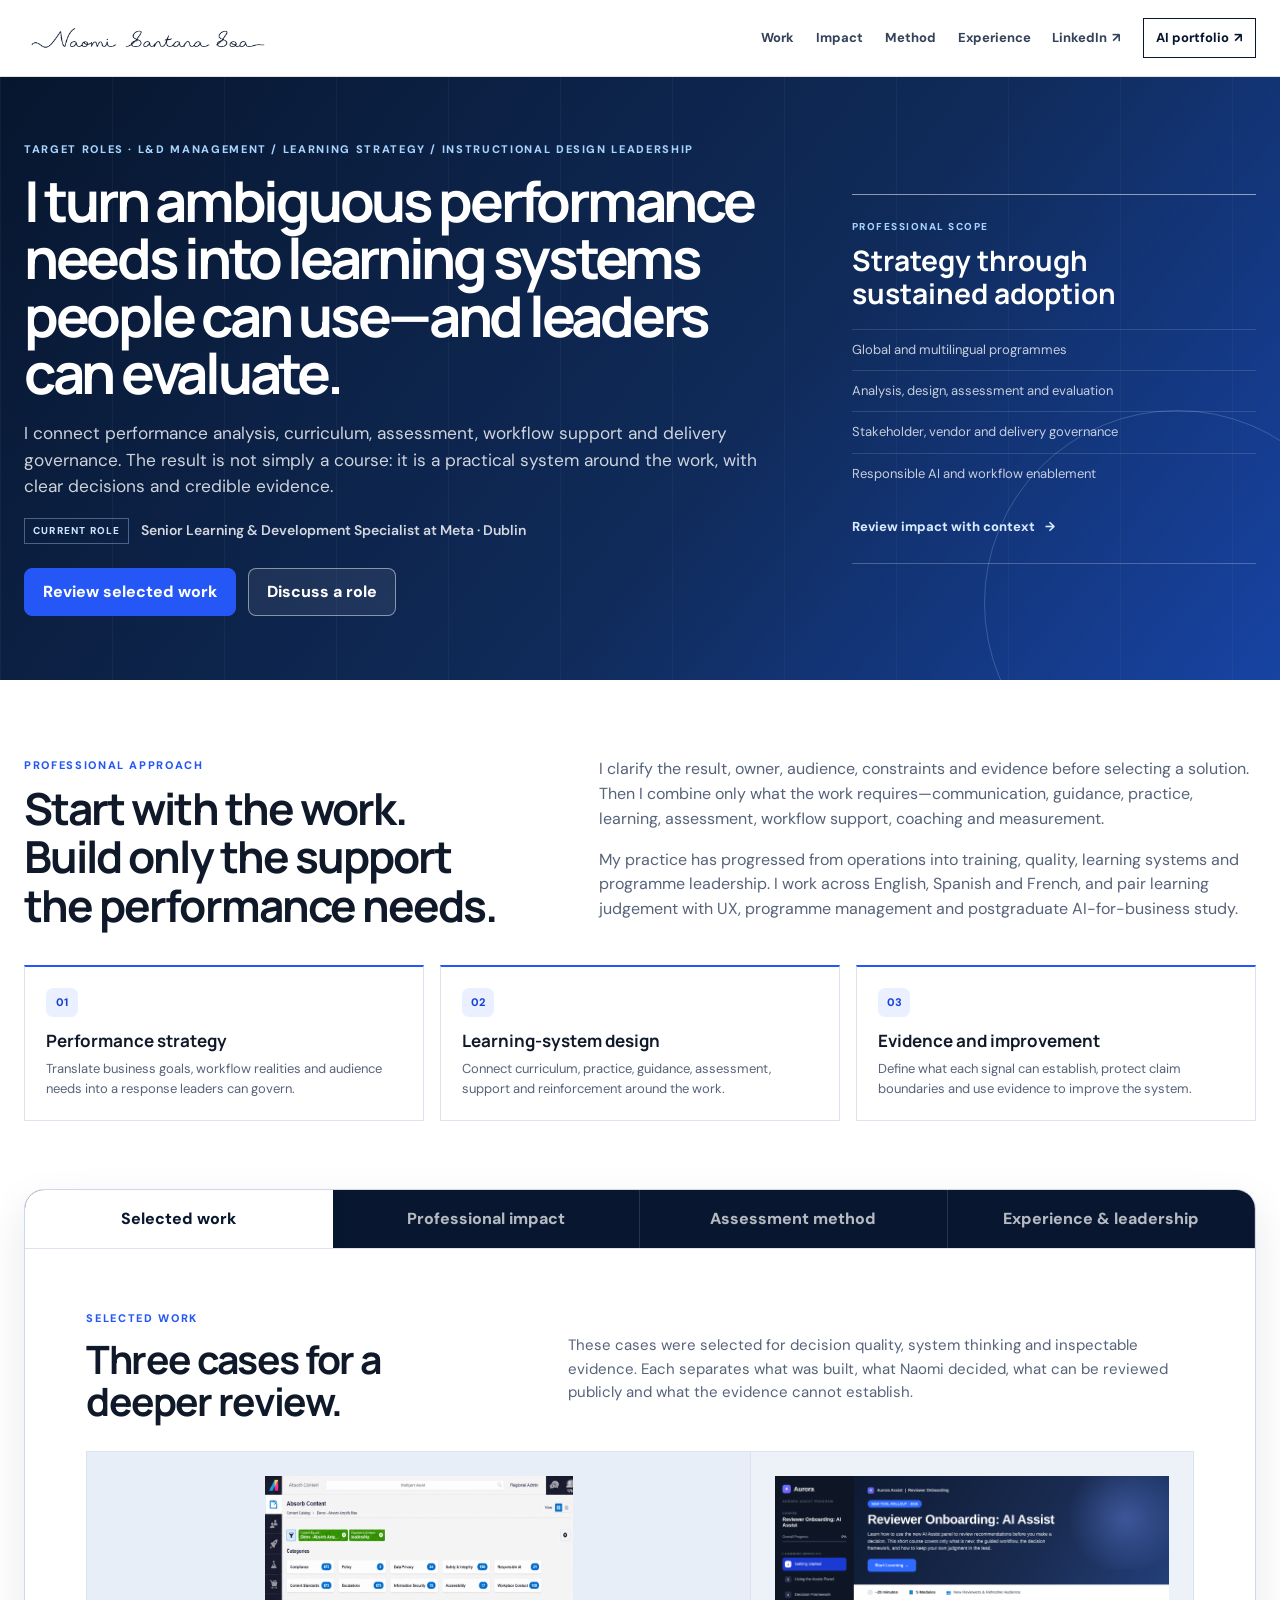
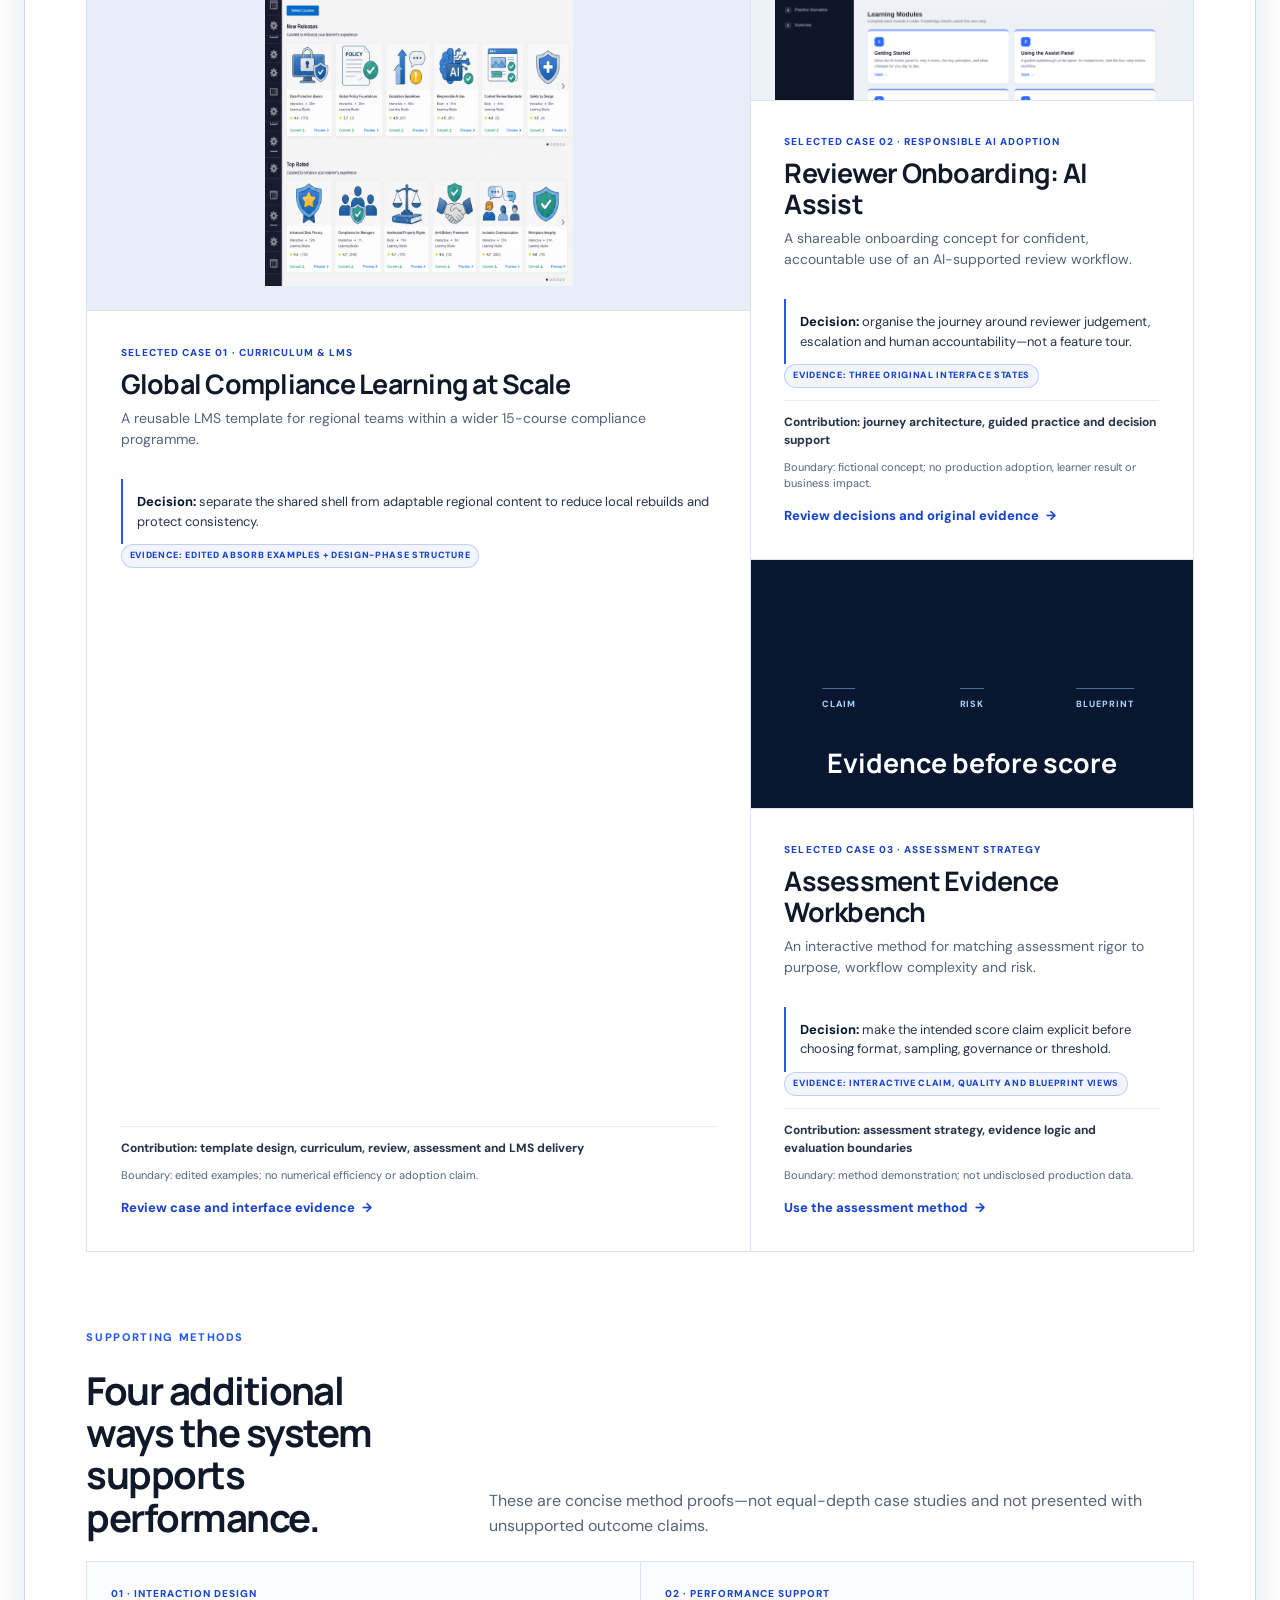
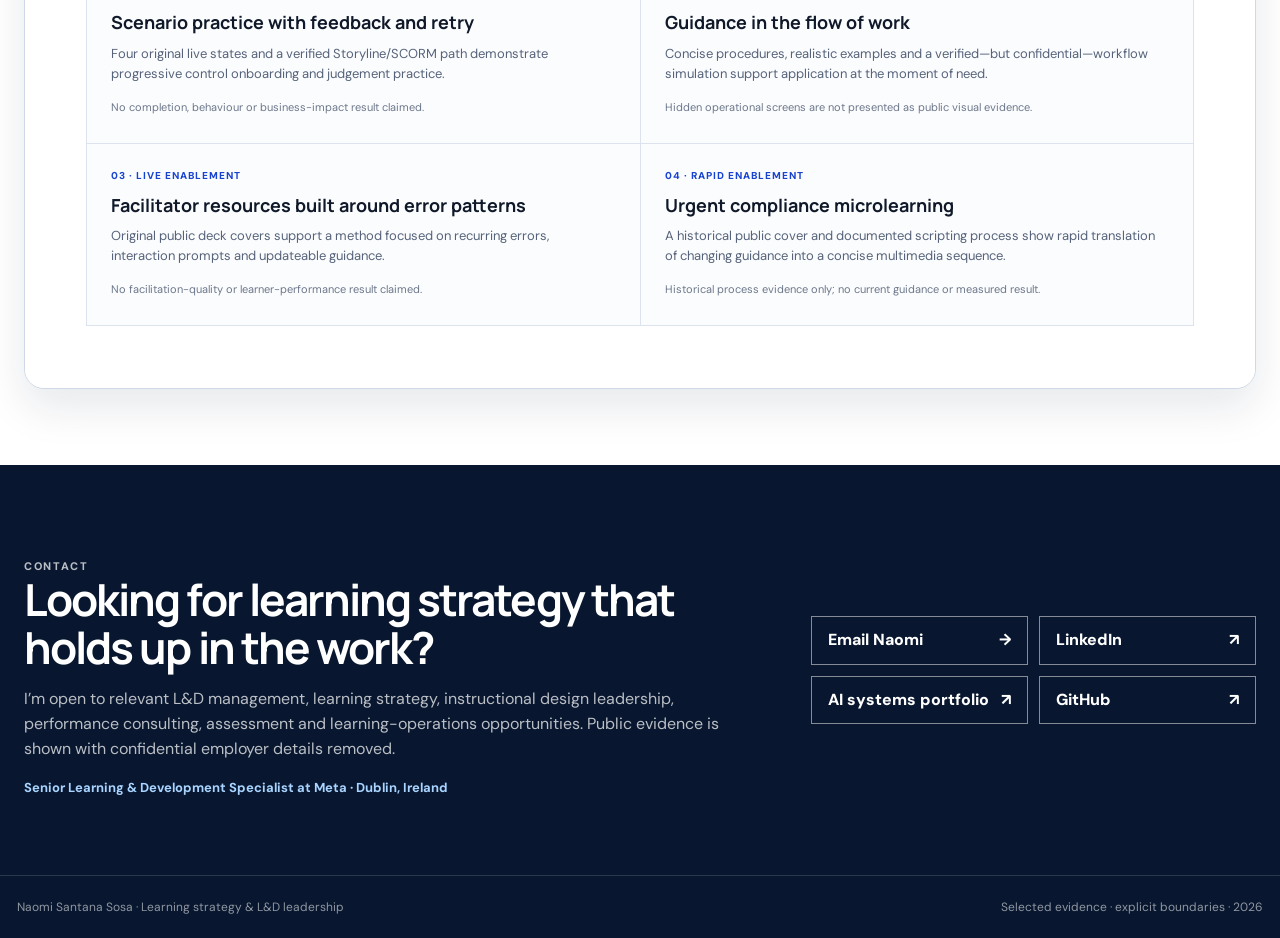
==== commit a6b3fd1e: "Reframe learning portfolio around selected evidence" ====
--- a/index.html
+++ b/index.html
@@ -3,10 +3,13 @@
 <head>
   <meta charset="utf-8">
   <meta name="viewport" content="width=device-width, initial-scale=1">
-  <meta name="description" content="Portfolio of Naomi Santana Sosa, a learning strategist and instructional designer specialising in performance analysis, AI enablement, compliance, onboarding, learning ecosystems, assessment, and measurable improvement.">
-  <title>Naomi Santana Sosa | Learning Strategy and Instructional Design</title>
+  <meta name="description" content="Learning strategy portfolio of Naomi Santana Sosa, Senior Learning & Development Specialist at Meta. Selected evidence in global compliance, responsible AI onboarding, assessment strategy, performance support, and learning operations.">
+  <title>Naomi Santana Sosa | Learning Strategy &amp; L&amp;D Leadership</title>
   <link rel="icon" href="favicon.svg" type="image/svg+xml">
-  <link rel="stylesheet" href="styles.css?v=20260722-assessment-workbench-v4">
+  <link rel="preconnect" href="https://fonts.googleapis.com">
+  <link rel="preconnect" href="https://fonts.gstatic.com" crossorigin>
+  <link href="https://fonts.googleapis.com/css2?family=DM+Sans:wght@400;500;600;700&amp;family=Manrope:wght@500;600;700;800&amp;display=swap" rel="stylesheet">
+  <link rel="stylesheet" href="styles.css?v=20260725-selective-depth-v1">
 </head>
 <body>
   <a class="skip-link" href="#main">Skip to portfolio</a>
@@ -18,11 +21,12 @@
       </a>
       <button class="menu-toggle" type="button" aria-expanded="false" aria-controls="site-nav">Menu</button>
       <nav class="site-nav" id="site-nav" aria-label="Primary navigation">
-        <a href="#about">About</a>
-        <a href="#projects">Projects</a>
-        <a href="#evidence">Evidence</a>
-        <a href="#leadership">Leadership</a>
-        <a href="#contact">Contact</a>
+        <a href="#projects">Work</a>
+        <a href="#evidence">Impact</a>
+        <a href="#assessment">Method</a>
+        <a href="#leadership">Experience</a>
+        <a class="nav-external" href="https://www.linkedin.com/in/naomi-santana-sosa-797504239/" target="_blank" rel="noopener noreferrer">LinkedIn <span aria-hidden="true">↗</span></a>
+        <a class="nav-external nav-ai" href="https://naosantana228-web.github.io/ai-portfolio/" target="_blank" rel="noopener noreferrer">AI portfolio <span aria-hidden="true">↗</span></a>
       </nav>
     </div>
   </header>
@@ -31,20 +35,26 @@
     <section class="hero" aria-labelledby="hero-title">
       <div class="hero-inner shell">
         <div class="hero-message">
-          <p class="eyebrow">Learning strategy · Instructional design · AI enablement</p>
-          <h1 id="hero-title">Learning strategy that moves work forward.</h1>
-          <p class="hero-copy">I turn complex requests, policy requirements, and new technology into practical systems for better decisions, stronger capability, and measurable performance.</p>
+          <p class="eyebrow">Target roles · L&amp;D management / learning strategy / instructional design leadership</p>
+          <h1 id="hero-title">I turn ambiguous performance needs into learning systems people can use—and leaders can evaluate.</h1>
+          <p class="hero-copy">I connect performance analysis, curriculum, assessment, workflow support and delivery governance. The result is not simply a course: it is a practical system around the work, with clear decisions and credible evidence.</p>
+          <p class="hero-current"><span>Current role</span> Senior Learning &amp; Development Specialist at Meta · Dublin</p>
           <div class="actions">
-            <a class="button" href="#projects">Explore projects</a>
-            <a class="button secondary" href="#contact">Contact Naomi</a>
+            <a class="button" href="#projects">Review selected work</a>
+            <a class="button secondary" href="#contact">Discuss a role</a>
           </div>
         </div>
-        <ul class="hero-proof" aria-label="Portfolio scope">
-          <li><strong>Programme scale</strong><span>15 self paced courses</span></li>
-          <li><strong>Reach</strong><span>Global and multilingual</span></li>
-          <li><strong>Scope</strong><span>Analysis through evaluation</span></li>
-          <li><strong>Direction</strong><span>L&amp;D management and strategy</span></li>
-        </ul>
+        <aside class="hero-brief" aria-label="Professional scope">
+          <p>Professional scope</p>
+          <strong>Strategy through sustained adoption</strong>
+          <ul>
+            <li>Global and multilingual programmes</li>
+            <li>Analysis, design, assessment and evaluation</li>
+            <li>Stakeholder, vendor and delivery governance</li>
+            <li>Responsible AI and workflow enablement</li>
+          </ul>
+          <a href="#evidence">Review impact with context <span aria-hidden="true">→</span></a>
+        </aside>
       </div>
     </section>
 
@@ -52,27 +62,27 @@
       <div class="shell">
         <div class="about-grid">
           <div>
-            <p class="section-label">About</p>
-            <h2 id="about-title">Performance centred learning design with a leadership mindset.</h2>
+              <p class="section-label">Professional approach</p>
+              <h2 id="about-title">Start with the work. Build only the support the performance needs.</h2>
           </div>
           <div>
-            <p>I start with the work, not the course. I clarify the business result, the people involved, the performance expected, and the barriers getting in the way. Then I align stakeholders around the lightest effective response and carry quality from discovery through delivery and improvement.</p>
-            <p>I bring structured analysis, calm prioritisation, multilingual communication, and responsible use of technology to fast moving work. I work in English, Spanish, and French, hold Google UX Design and Program Management certificates, and am completing an MSc in Artificial Intelligence for Business.</p>
+            <p>I clarify the result, owner, audience, constraints and evidence before selecting a solution. Then I combine only what the work requires—communication, guidance, practice, learning, assessment, workflow support, coaching and measurement.</p>
+            <p>My practice has progressed from operations into training, quality, learning systems and programme leadership. I work across English, Spanish and French, and pair learning judgement with UX, programme management and postgraduate AI-for-business study.</p>
           </div>
         </div>
 
-        <div class="expertise-grid" aria-label="Core areas of practice">
-          <article class="expertise-card"><span>01</span><h3>Strategy and performance</h3><p>Business goals, workflow realities, audience needs, and measurable outcomes before solution selection.</p></article>
-          <article class="expertise-card"><span>02</span><h3>Stakeholder and delivery leadership</h3><p>Clear decisions, ownership, priorities, dependencies, risks, and review gates that keep work moving.</p></article>
-          <article class="expertise-card"><span>03</span><h3>Learning ecosystems and quality</h3><p>The right mix of guidance, practice, support, assessment, accessibility, reinforcement, and evidence.</p></article>
+        <div class="expertise-grid" role="group" aria-label="Core areas of practice">
+          <article class="expertise-card"><span>01</span><h3>Performance strategy</h3><p>Translate business goals, workflow realities and audience needs into a response leaders can govern.</p></article>
+          <article class="expertise-card"><span>02</span><h3>Learning-system design</h3><p>Connect curriculum, practice, guidance, assessment, support and reinforcement around the work.</p></article>
+          <article class="expertise-card"><span>03</span><h3>Evidence and improvement</h3><p>Define what each signal can establish, protect claim boundaries and use evidence to improve the system.</p></article>
         </div>
 
         <div class="portfolio-explorer" data-portfolio-explorer>
           <div class="portfolio-tabs" role="tablist" aria-label="Explore Naomi's portfolio" hidden>
-            <button class="portfolio-tab" type="button" role="tab" id="portfolio-tab-projects" aria-controls="projects" aria-selected="true" data-portfolio-tab="projects">Projects</button>
-            <button class="portfolio-tab" type="button" role="tab" id="portfolio-tab-evidence" aria-controls="evidence" aria-selected="false" tabindex="-1" data-portfolio-tab="evidence">Metrics &amp; evidence</button>
-            <button class="portfolio-tab" type="button" role="tab" id="portfolio-tab-assessment" aria-controls="assessment" aria-selected="false" tabindex="-1" data-portfolio-tab="assessment">Effectiveness &amp; impact</button>
-            <button class="portfolio-tab" type="button" role="tab" id="portfolio-tab-leadership" aria-controls="leadership" aria-selected="false" tabindex="-1" data-portfolio-tab="leadership">How I lead the work</button>
+            <button class="portfolio-tab" type="button" role="tab" id="portfolio-tab-projects" aria-controls="projects" aria-selected="true" data-portfolio-tab="projects">Selected work</button>
+            <button class="portfolio-tab" type="button" role="tab" id="portfolio-tab-evidence" aria-controls="evidence" aria-selected="false" tabindex="-1" data-portfolio-tab="evidence">Professional impact</button>
+            <button class="portfolio-tab" type="button" role="tab" id="portfolio-tab-assessment" aria-controls="assessment" aria-selected="false" tabindex="-1" data-portfolio-tab="assessment">Assessment method</button>
+            <button class="portfolio-tab" type="button" role="tab" id="portfolio-tab-leadership" aria-controls="leadership" aria-selected="false" tabindex="-1" data-portfolio-tab="leadership">Experience &amp; leadership</button>
           </div>
 
           <div class="portfolio-panels">
@@ -80,162 +90,119 @@
               <span class="legacy-anchor" id="portfolio" aria-hidden="true"></span>
               <span class="legacy-anchor" id="additional-work" aria-hidden="true"></span>
               <div class="panel-head">
-                <div><p class="section-label">Projects</p><h2>Six project areas. One connected practice.</h2></div>
-                <p>Explore work across analysis, AI adoption, scenario practice, global compliance, urgent enablement, workflow support, and live delivery. Each case shows the context, contribution, design decisions, and evidence available to share.</p>
-              </div>
-
-              <div class="portfolio-grid unified-projects">
-                <article class="portfolio-card">
-                  <a class="project-link" href="projects/reviewer-onboarding-ai-assist/" aria-label="View Reviewer Onboarding: AI Assist project">
+                <div><p class="section-label">Selected work</p><h2>Three cases for a deeper review.</h2></div>
+                <p>These cases were selected for decision quality, system thinking and inspectable evidence. Each separates what was built, what Naomi decided, what can be reviewed publicly and what the evidence cannot establish.</p>
+              </div>
+
+              <div class="portfolio-grid flagship-projects">
+                <article class="portfolio-card flagship-card">
+                  <a class="project-link" href="projects/global-compliance-learning/" aria-label="View Global Compliance Learning at Scale, selected case one, with edited Absorb layout examples">
+                    <span class="portfolio-art image-frame portrait-evidence"><img loading="lazy" decoding="async" src="assets/reconstructions/global-compliance/01-absorb-content-catalog.png" width="1632" height="2176" alt="Edited Absorb Content catalogue example preserving the supplied interface layout with fictional compliance course content"></span>
+                    <span class="portfolio-body"><span class="portfolio-index">SELECTED CASE 01 · CURRICULUM &amp; LMS</span><strong class="project-title">Global Compliance Learning at Scale</strong><span class="project-summary">A reusable LMS template for regional teams within a wider 15-course compliance programme.</span><span class="case-decision"><b>Decision:</b> separate the shared shell from adaptable regional content to reduce local rebuilds and protect consistency.</span><span class="project-evidence-cue">Evidence: edited Absorb examples + design-phase structure</span><span class="role">Contribution: template design, curriculum, review, assessment and LMS delivery</span><span class="boundary-note">Boundary: edited examples; no numerical efficiency or adoption claim.</span><span class="view-project">Review case and interface evidence <span aria-hidden="true">→</span></span></span>
+                  </a>
+                </article>
+
+                <article class="portfolio-card flagship-card">
+                  <a class="project-link" href="projects/reviewer-onboarding-ai-assist/" aria-label="View Reviewer Onboarding AI Assist, selected case two">
                     <span class="portfolio-art image-frame"><img loading="lazy" decoding="async" src="assets/originals/github/demo_home.png" width="3200" height="2322" alt="Original GitHub portfolio course home screen for Reviewer Onboarding: AI Assist"></span>
-                    <span class="portfolio-body"><span class="portfolio-index">PROJECT 01 · AI ADOPTION</span><strong class="project-title">Reviewer Onboarding: AI Assist</strong><span class="project-summary">A fictional onboarding journey for confident, accountable use of an AI supported review workflow.</span><span class="role">Contribution: learning journey, scenario practice, decision support</span><span class="view-project">View project <span aria-hidden="true">→</span></span></span>
+                    <span class="portfolio-body"><span class="portfolio-index">SELECTED CASE 02 · RESPONSIBLE AI ADOPTION</span><strong class="project-title">Reviewer Onboarding: AI Assist</strong><span class="project-summary">A shareable onboarding concept for confident, accountable use of an AI-supported review workflow.</span><span class="case-decision"><b>Decision:</b> organise the journey around reviewer judgement, escalation and human accountability—not a feature tour.</span><span class="project-evidence-cue">Evidence: three original interface states</span><span class="role">Contribution: journey architecture, guided practice and decision support</span><span class="boundary-note">Boundary: fictional concept; no production adoption, learner result or business impact.</span><span class="view-project">Review decisions and original evidence <span aria-hidden="true">→</span></span></span>
                   </a>
                 </article>
 
-                <article class="portfolio-card">
-                  <a class="project-link" href="projects/scenario-based-policy-practice/" aria-label="View Scenario Based Policy Practice project">
-                    <span class="portfolio-art image-frame"><img loading="lazy" decoding="async" src="assets/source-files/policy-game/card-start-clean.jpg" width="940" height="528" alt="Policy Game start screen with a television, instructions, and Start button"></span>
-                    <span class="portfolio-body"><span class="portfolio-index">PROJECT 02 · SCENARIO PRACTICE</span><strong class="project-title">Scenario Based Policy Practice</strong><span class="project-summary">A television and remote simulation with progressive onboarding, judgement choices, feedback, and retry logic.</span><span class="project-evidence-cue">Includes verified live states</span><span class="role">Contribution: storyboarding, interaction design, assessment</span><span class="view-project">View project <span aria-hidden="true">→</span></span></span>
+                <article class="portfolio-card flagship-card method-card">
+                  <a class="project-link" href="#assessment" aria-label="Review Assessment Evidence Workbench, selected case three">
+                    <span class="portfolio-art method-art" aria-hidden="true"><span>CLAIM</span><span>RISK</span><span>BLUEPRINT</span><strong>Evidence before score</strong></span>
+                    <span class="portfolio-body"><span class="portfolio-index">SELECTED CASE 03 · ASSESSMENT STRATEGY</span><strong class="project-title">Assessment Evidence Workbench</strong><span class="project-summary">An interactive method for matching assessment rigor to purpose, workflow complexity and risk.</span><span class="case-decision"><b>Decision:</b> make the intended score claim explicit before choosing format, sampling, governance or threshold.</span><span class="project-evidence-cue">Evidence: interactive claim, quality and blueprint views</span><span class="role">Contribution: assessment strategy, evidence logic and evaluation boundaries</span><span class="boundary-note">Boundary: method demonstration; not undisclosed production data.</span><span class="view-project">Use the assessment method <span aria-hidden="true">→</span></span></span>
                   </a>
                 </article>
-
-                <article class="portfolio-card">
-                  <a class="project-link" href="projects/global-compliance-learning/" aria-label="View Global Compliance Learning at Scale project with edited Absorb layout examples">
-                    <span class="portfolio-art image-frame"><img loading="lazy" decoding="async" src="assets/reconstructions/global-compliance/01-absorb-content-catalog.png" width="1632" height="2176" alt="Focused edited Absorb Content catalogue preserving the supplied layout with fictional compliance course content"></span>
-                    <span class="portfolio-body"><span class="portfolio-index">PROJECT 03 · CURRICULUM &amp; LMS</span><strong class="project-title">Global Compliance Learning at Scale</strong><span class="project-summary">A reusable LMS template shared across regional teams within a wider 15 course compliance programme.</span><span class="project-evidence-cue">Includes edited Absorb layout examples</span><span class="role">Contribution: template design, curriculum, LMS operations</span><span class="view-project">View project and interface examples <span aria-hidden="true">→</span></span></span>
-                  </a>
-                </article>
-
-                <article class="portfolio-card">
-                  <a class="project-link" href="projects/rapid-response-microlearning/" aria-label="View Rapid Compliance Microlearning project">
-                    <span class="portfolio-art image-frame"><img loading="lazy" decoding="async" src="assets/originals/adobe/adobe-premiere-pro-training.png" width="1990" height="1122" alt="Original Adobe Portfolio cover for the historical urgent compliance training project"></span>
-                    <span class="portfolio-body"><span class="portfolio-index">PROJECT 04 · RAPID ENABLEMENT</span><strong class="project-title">Rapid Compliance Microlearning</strong><span class="project-summary">Complex guidance translated into concise multimedia learning for an urgent requirement.</span><span class="role">Contribution: scripting, multimedia design, review</span><span class="view-project">View project <span aria-hidden="true">→</span></span></span>
-                  </a>
-                </article>
-
-                <article class="portfolio-card">
-                  <a class="project-link" href="projects/workflow-performance-support/" aria-label="View Workflow Performance Support project">
-                    <span class="portfolio-art image-frame"><img loading="lazy" decoding="async" src="assets/originals/adobe/visual-aids.png" width="1358" height="765" alt="Original Adobe Portfolio cover for the Visual Aids project"></span>
-                    <span class="portfolio-body"><span class="portfolio-index">PROJECT 05 · PERFORMANCE SUPPORT</span><strong class="project-title">Workflow Performance Support</strong><span class="project-summary">Visual aids available when people need to complete steps and apply examples during live work.</span><span class="role">Contribution: job aid design, examples, usability</span><span class="view-project">View project <span aria-hidden="true">→</span></span></span>
-                  </a>
-                </article>
-
-                <article class="portfolio-card">
-                  <a class="project-link" href="projects/facilitator-resources/" aria-label="View Instructor Led Training Decks project">
-                    <span class="portfolio-art image-frame"><img loading="lazy" decoding="async" src="assets/originals/adobe/self-paced-courses-lms.png" width="1713" height="965" alt="Original Adobe Portfolio cover for an instructor led training deck"></span>
-                    <span class="portfolio-body"><span class="portfolio-index">PROJECT 06 · LIVE DELIVERY</span><strong class="project-title">Instructor Led Training Decks</strong><span class="project-summary">Presentation materials for clear explanation, guided discussion, practice, and consistent live delivery.</span><span class="role">Contribution: learning design, presentation design, delivery support</span><span class="view-project">View project <span aria-hidden="true">→</span></span></span>
-                  </a>
-                </article>
-
-              </div>
+              </div>
+
+              <section class="supporting-methods" aria-labelledby="supporting-methods-title">
+                <div class="supporting-methods-head"><p class="section-label">Supporting methods</p><h3 id="supporting-methods-title">Four additional ways the system supports performance.</h3><p>These are concise method proofs—not equal-depth case studies and not presented with unsupported outcome claims.</p></div>
+                <div class="method-rows">
+                  <a href="projects/scenario-based-policy-practice/"><span>01 · Interaction design</span><strong>Scenario practice with feedback and retry</strong><p>Four original live states and a verified Storyline/SCORM path demonstrate progressive control onboarding and judgement practice.</p><small>No completion, behaviour or business-impact result claimed.</small></a>
+                  <a href="projects/workflow-performance-support/"><span>02 · Performance support</span><strong>Guidance in the flow of work</strong><p>Concise procedures, realistic examples and a verified—but confidential—workflow simulation support application at the moment of need.</p><small>Hidden operational screens are not presented as public visual evidence.</small></a>
+                  <a href="projects/facilitator-resources/"><span>03 · Live enablement</span><strong>Facilitator resources built around error patterns</strong><p>Original public deck covers support a method focused on recurring errors, interaction prompts and updateable guidance.</p><small>No facilitation-quality or learner-performance result claimed.</small></a>
+                  <article><span>04 · Rapid enablement</span><strong>Urgent compliance microlearning</strong><p>A historical public cover and documented scripting process show rapid translation of changing guidance into a concise multimedia sequence.</p><small>Historical process evidence only; no current guidance or measured result.</small></article>
+                </div>
+              </section>
             </section>
 
             <section class="portfolio-panel evidence-panel" id="evidence" role="tabpanel" aria-labelledby="portfolio-tab-evidence" data-portfolio-panel="evidence">
               <span class="legacy-anchor" id="cases" aria-hidden="true"></span>
               <div class="panel-head compact-panel-head">
-                <div><p class="section-label">Metrics &amp; evidence</p><h2>Evidence, with context.</h2></div>
-                <p>Four selected indicators are presented as evidence stories rather than isolated numbers. Each one separates the reported result, the change in work, and the boundary of the claim.</p>
-              </div>
-
-              <div class="evidence-stories" aria-label="Selected outcome indicators with context">
+                <div><p class="section-label">Professional impact</p><h2>Outcomes belong to their operating context.</h2></div>
+                <p>These CV-documented indicators come from Naomi’s professional progression. They are separated from public demonstrations so a reviewer can see what changed, what the figure represents and what remains confidential.</p>
+              </div>
+
+              <div class="impact-context" role="group" aria-label="Professional scope supporting the outcome indicators">
+                <div><span>Current scope</span><strong>Senior Learning &amp; Development Specialist · Meta</strong><p>Reusable frameworks, programme delivery, adoption, documentation and vendor capacity within Scaled Operations.</p></div>
+                <div><span>Progression</span><strong>Training, quality and operations · TikTok</strong><p>Multi-market delivery, onboarding, quality systems, learning operations and feedback loops from 2021 to 2025.</p></div>
+              </div>
+
+              <div class="evidence-stories" role="group" aria-label="Selected professional outcome indicators with context">
                 <article class="evidence-story">
                   <div class="evidence-result">
-                    <span>OUTCOME 01</span>
+                    <span>OUTCOME 01 · META SCOPE</span>
                     <strong>Up to 80%</strong>
-                    <h3>Workflow efficiency gain</h3>
-                    <p>A selected workflow result reported after an AI supported process was introduced.</p>
+                    <h3>Efficiency improvement</h3>
+                    <p>A CV-documented before/after operating result associated with reusable playbooks, templates and AI-enabled workflow frameworks.</p>
                   </div>
                   <div class="evidence-explanation">
-                    <div><span>What changed</span><p>Enablement translated the workflow into clear decisions, practice, and support while keeping human judgement and quality review visible.</p></div>
-                    <div><span>How to read the figure</span><p>The percentage is a reported workflow indicator. It is not presented as an effect of training alone and is not attached to the fictional AI Assist demonstration.</p></div>
+                    <div><span>What changed</span><p>Reusable operating assets reduced repeated manual effort while keeping adoption, documentation and human review inside the programme.</p></div>
+                    <div><span>How to read the figure</span><p>The specific programme, baseline, workload and measurement window are confidential. The result is not attributed to training alone or to any public portfolio case.</p></div>
                   </div>
                 </article>
 
                 <article class="evidence-story">
                   <div class="evidence-result">
-                    <span>OUTCOME 02</span>
+                    <span>OUTCOME 02 · TIKTOK PROGRESSION</span>
                     <strong>Approximately 20%</strong>
-                    <h3>Onboarding improvement</h3>
-                    <p>A selected onboarding result reported after the learning journey was redesigned.</p>
+                    <h3>Training-efficiency improvement</h3>
+                    <p>A CV-documented result associated with a new-joiner guide during Naomi’s training and quality progression.</p>
                   </div>
                   <div class="evidence-explanation">
-                    <div><span>What changed</span><p>The sequence, practice, and localisation were redesigned to make the journey clearer and support application across audiences.</p></div>
-                    <div><span>How to read the figure</span><p>The figure is retained as an approximate reported improvement for that redesign. It is not a universal expectation for every onboarding programme.</p></div>
+                    <div><span>What changed</span><p>The guide made the new-joiner journey easier to navigate and apply within the documented programme.</p></div>
+                    <div><span>How to read the figure</span><p>The figure remains approximate and specific to that redesign. It is not a universal onboarding benchmark or a result of the fictional AI Assist concept.</p></div>
                   </div>
                 </article>
 
                 <article class="evidence-story">
                   <div class="evidence-result">
-                    <span>OUTCOME 03</span>
-                    <strong>Shared KPIs</strong>
-                    <h3>Training quality framework</h3>
-                    <p>A common measurement system made quality and improvement visible across delivery.</p>
+                    <span>OUTCOME 03 · TIKTOK PROGRESSION</span>
+                    <strong>750+</strong>
+                    <h3>Employee survey responses</h3>
+                    <p>CV-documented response volume supporting feedback and improvement loops across the professional scope.</p>
                   </div>
                   <div class="evidence-explanation">
-                    <div><span>What changed</span><p>Shared indicators, repeatable evaluation, and dashboard visibility created a more consistent view of training quality.</p></div>
-                    <div><span>Evidence type</span><p>This is operating system evidence rather than a percentage claim. It demonstrates measurement governance and a repeatable improvement process.</p></div>
+                    <div><span>What it demonstrates</span><p>Operational reach and the ability to organise a feedback mechanism at meaningful participation volume.</p></div>
+                    <div><span>How to read the figure</span><p>This is participation volume—not a satisfaction, learning-effectiveness or business-impact score.</p></div>
                   </div>
                 </article>
 
                 <article class="evidence-story">
                   <div class="evidence-result">
-                    <span>OUTCOME 04</span>
-                    <strong>Capacity equivalent to one role</strong>
-                    <h3>Capacity returned</h3>
-                    <p>A selected operating result reported after automation reduced manual effort.</p>
+                    <span>DELIVERY SCOPE · COMPLIANCE</span>
+                    <strong>15 courses</strong>
+                    <h3>Self-paced programme scope</h3>
+                    <p>A documented compliance-learning programme supported through curriculum, development, review, assessment, feedback and LMS delivery.</p>
                   </div>
                   <div class="evidence-explanation">
-                    <div><span>What changed</span><p>Automation returned capacity while human oversight remained in the workflow for judgement, review, and exceptions.</p></div>
-                    <div><span>How to read the figure</span><p>The equivalence describes reported capacity returned. It does not claim that a role was removed or that every automation would produce the same result.</p></div>
-                  </div>
-                </article>
-              </div>
+                    <div><span>What it demonstrates</span><p>Programme breadth and operating responsibility beyond a single isolated learning asset.</p></div>
+                    <div><span>How to read the figure</span><p>Course count is a scope indicator. It does not independently establish learner performance, adoption or business impact.</p></div>
+                  </div>
+                </article>
+              </div>
+
+              <p class="impact-source-note"><strong>Evidence discipline:</strong> public work samples demonstrate decisions and craft; professional indicators demonstrate operating results. They are intentionally not blended.</p>
             </section>
 
             <section class="portfolio-panel assessment-panel" id="assessment" role="tabpanel" aria-labelledby="portfolio-tab-assessment" data-portfolio-panel="assessment">
+              <div class="panel-head compact-panel-head">
+                <div><p class="section-label">Effectiveness &amp; impact</p><h2 id="assessment-lab-title">A score is only useful when its claim is clear.</h2></div>
+                <p>Assessment asks: <em>What does the learner know or demonstrate?</em> Evaluation asks: <em>Did the learning solution achieve its intended result?</em> A test score is one signal, not the whole evaluation. The strength of the claim determines the evidence required.</p>
+              </div>
               <section aria-labelledby="assessment-lab-title" class="assessment-lab">
-              <header class="assessment-lab__header">
-              <div class="assessment-lab__heading">
-              <p class="section-label">Learning effectiveness &amp; impact</p>
-              <h2 id="assessment-lab-title">A score is only useful when its claim is clear.</h2>
-              </div>
-              </header>
-              <section aria-labelledby="evidence-boundary-title" class="evidence-boundary">
-              <div class="evidence-boundary__copy">
-              <p class="workbench-kicker">Start with the evidence boundary</p>
-              <h2 id="evidence-boundary-title">A test score is one signal, not the whole evaluation.</h2>
-              <p>Assessment asks: <em>What does the learner know or demonstrate?</em> Evaluation asks: <em>Did the learning solution achieve its intended result?</em> The strength of the claim determines the evidence required.</p>
-              </div>
-              <div aria-label="Three evidence families contribute to an evaluation of impact" class="evidence-constellation">
-              <article class="signal-card signal-card--learning">
-              <span class="signal-card__tag">Assessment lives here</span>
-              <div aria-hidden="true" class="signal-card__icon">
-              <svg viewbox="0 0 24 24"><path d="M5 4h14v16H5zM8 8h8M8 12h5M8 16h7"></path></svg>
-              </div>
-              <h3>Learning performance</h3>
-              <p>Did learners gain or demonstrate the required knowledge and skill?</p>
-              </article>
-              <article class="signal-card">
-              <div aria-hidden="true" class="signal-card__icon">
-              <svg viewbox="0 0 24 24"><path d="M4 18h4v-7H4zM10 18h4V6h-4zM16 18h4V9h-4z"></path></svg>
-              </div>
-              <h3>Performance support</h3>
-              <p>Can learners apply it with the right support in the flow of work?</p>
-              </article>
-              <article class="signal-card">
-              <div aria-hidden="true" class="signal-card__icon">
-              <svg viewbox="0 0 24 24"><path d="M4 19V5M4 19h16M7 15l4-4 3 2 5-6"></path></svg>
-              </div>
-              <h3>Business performance</h3>
-              <p>Did relevant operational outcomes such as time, volume, reach, or cost change?</p>
-              </article>
-              <div aria-label="Impact requires aligned evidence" class="impact-node">
-              <span>Evaluation</span>
-              <strong>Aligned evidence</strong>
-              <small>not one metric</small>
-              </div>
-              </div>
-              </section>
               <section aria-labelledby="workbench-title" class="workbench">
               <div class="workbench__head">
               <div>
@@ -274,24 +241,25 @@
               <fieldset class="segmented-control">
               <legend>Purpose</legend>
               <div>
-              <label><input checked="" name="purpose" type="radio" value="formative"/><span><strong>Formative</strong><small>Support learning</small></span></label>
-              <label><input name="purpose" type="radio" value="summative"/><span><strong>Summative</strong><small>Verify capability</small></span></label>
+              <label><input checked name="purpose" type="radio" value="formative"><span><strong>Formative</strong><small>Support learning</small></span></label>
+              <label><input name="purpose" type="radio" value="summative"><span><strong>Summative</strong><small>Verify capability</small></span></label>
               </div>
               </fieldset>
               <fieldset class="segmented-control">
               <legend>Risk if wrong</legend>
               <div>
-              <label><input checked="" name="criticality" type="radio" value="low"/><span>Low</span></label>
-              <label><input name="criticality" type="radio" value="high"/><span>High</span></label>
+              <label><input checked name="criticality" type="radio" value="low"><span>Low</span></label>
+              <label><input name="criticality" type="radio" value="high"><span>High</span></label>
               </div>
               </fieldset>
               <fieldset class="segmented-control">
               <legend>Workflow complexity</legend>
               <div>
-              <label><input checked="" name="complexity" type="radio" value="low"/><span>Low</span></label>
-              <label><input name="complexity" type="radio" value="high"/><span>High</span></label>
+              <label><input checked name="complexity" type="radio" value="low"><span>Low</span></label>
+              <label><input name="complexity" type="radio" value="high"><span>High</span></label>
               </div>
               </fieldset>
+              <button class="visually-hidden" type="submit">Apply assessment inputs</button>
               </form>
               <article aria-atomic="true" aria-live="polite" class="claim-output">
               <div class="claim-output__topline">
@@ -330,14 +298,14 @@
               </div>
               <details class="format-disclosure">
               <summary>Compare format families</summary>
-              <div aria-label="Assessment formats in the source playbook" class="format-strip">
+              <div aria-label="Assessment formats in the source playbook" class="format-strip" role="group">
               <div><strong>Selected response</strong><small>Knowledge and skill checks</small></div>
               <div><strong>Text simulation</strong><small>Scenario decisions in stable item form</small></div>
               <div><strong>Performance assessment</strong><small>Practice or assessment in simulated work</small></div>
               </div>
               </details>
               </section>
-              <section aria-labelledby="lab-tab-quality" class="lab-panel lab-panel--quality" data-lab-panel="quality" hidden="" id="lab-panel-quality" role="tabpanel">
+              <section aria-labelledby="lab-tab-quality" class="lab-panel lab-panel--quality" data-lab-panel="quality" hidden id="lab-panel-quality" role="tabpanel">
               <div class="quality-head">
               <div>
               <p class="canvas-label">Evidence standard</p>
@@ -346,7 +314,7 @@
               <p>Select a value to examine its question, risk, and design response.</p>
               </div>
               <div class="quality-layout">
-              <div aria-label="Five psychometric values surrounding defensible score interpretation" class="quality-map">
+              <div aria-label="Five psychometric values surrounding defensible score interpretation" class="quality-map" role="group">
               <div aria-hidden="true" class="quality-map__lines">
               <svg preserveaspectratio="none" viewbox="0 0 420 390">
               <path d="M210 195L210 38M210 195L375 130M210 195L320 342M210 195L100 342M210 195L45 130"></path>
@@ -372,7 +340,7 @@
               </article>
               </div>
               </section>
-              <section aria-labelledby="lab-tab-blueprint" class="lab-panel lab-panel--blueprint" data-lab-panel="blueprint" hidden="" id="lab-panel-blueprint" role="tabpanel">
+              <section aria-labelledby="lab-tab-blueprint" class="lab-panel lab-panel--blueprint" data-lab-panel="blueprint" hidden id="lab-panel-blueprint" role="tabpanel">
               <div class="blueprint-head">
               <div>
               <p class="canvas-label">Blueprint trace</p>
@@ -430,6 +398,38 @@
               </div>
               </div>
               </section>
+              <section aria-labelledby="evidence-model-title" class="evidence-boundary">
+              <h3 class="visually-hidden" id="evidence-model-title">Evidence boundary and aligned evaluation model</h3>
+              <div aria-label="Three evidence families contribute to an evaluation of impact" class="evidence-constellation" role="group">
+              <article class="signal-card signal-card--learning">
+              <span class="signal-card__tag">Assessment lives here</span>
+              <div aria-hidden="true" class="signal-card__icon">
+              <svg viewbox="0 0 24 24"><path d="M5 4h14v16H5zM8 8h8M8 12h5M8 16h7"></path></svg>
+              </div>
+              <h3>Learning performance</h3>
+              <p>Did learners gain or demonstrate the required knowledge and skill?</p>
+              </article>
+              <article class="signal-card">
+              <div aria-hidden="true" class="signal-card__icon">
+              <svg viewbox="0 0 24 24"><path d="M4 18h4v-7H4zM10 18h4V6h-4zM16 18h4V9h-4z"></path></svg>
+              </div>
+              <h3>Performance support</h3>
+              <p>Can learners apply it with the right support in the flow of work?</p>
+              </article>
+              <article class="signal-card">
+              <div aria-hidden="true" class="signal-card__icon">
+              <svg viewbox="0 0 24 24"><path d="M4 19V5M4 19h16M7 15l4-4 3 2 5-6"></path></svg>
+              </div>
+              <h3>Business performance</h3>
+              <p>Did relevant operational outcomes such as time, volume, reach, or cost change?</p>
+              </article>
+              <div class="impact-node">
+              <span>Evaluation</span>
+              <strong>Aligned evidence</strong>
+              <small>not one metric</small>
+              </div>
+              </div>
+              </section>
               <footer class="method-boundary">
               <div>
               <p class="workbench-kicker">What this demonstrates</p>
@@ -442,44 +442,54 @@
         <section class="portfolio-panel leadership-panel" id="leadership" role="tabpanel" aria-labelledby="portfolio-tab-leadership" data-portfolio-panel="leadership">
               <span class="legacy-anchor" id="process" aria-hidden="true"></span>
               <div class="panel-head compact-panel-head">
-                <div><p class="section-label">How I lead the work</p><h2>From ambiguity to performance.</h2></div>
-                <p>I make the decisions, ownership, risks, and evidence visible. Then I align the lightest effective response around the work.</p>
-              </div>
-
-              <ol class="leadership-flow" aria-label="Leadership approach">
-                <li><span>01 · Frame</span><p>Align the result, audience, scope, constraints, ownership, and decision rights.</p></li>
-                <li><span>02 · Diagnose</span><p>Map the work, conditions, assumptions, risks, and evidence gaps before selecting a solution.</p></li>
-                <li><span>03 · Enable</span><p>Orchestrate communication, guidance, practice, learning, support, and coaching around the work.</p></li>
-                <li><span>04 · Improve</span><p>Validate quality, observe evidence, and adapt, scale, stop, or strengthen the response.</p></li>
+                <div><p class="section-label">Experience &amp; leadership</p><h2 id="experience-ledger-title">Programme judgement built from the work outward.</h2></div>
+                <p>The progression matters: operational context first, then training and quality systems, then end-to-end learning and automation programmes. That path keeps strategy grounded in how work is actually performed.</p>
+              </div>
+
+              <ol class="experience-ledger">
+                <li><time>2025 — present</time><div><p>Current role</p><h3>Senior Learning &amp; Development Specialist · Meta</h3><span>End-to-end programmes, reusable AI-enabled frameworks, multi-workstream delivery, vendor capacity, technical documentation, change and adoption within Scaled Operations.</span></div></li>
+                <li><time>2021 — 2025</time><div><p>Progression</p><h3>Training &amp; Quality Specialist · Training Expert · Senior Content Moderator · TikTok</h3><span>Learning operations, quality frameworks, onboarding, feedback systems and multi-market delivery—building leadership context from frontline work through enablement.</span></div></li>
+                <li><time>2020 — 2021</time><div><p>Operational foundation</p><h3>Process Executive · Concentrix</h3><span>Process execution and service context that informed later performance diagnosis, workflow support and practical learning design.</span></div></li>
               </ol>
 
-              <section class="support-model" aria-labelledby="support-model-title">
+              <section class="operating-model" aria-labelledby="operating-model-title">
                 <div class="support-model-head">
-                  <p class="section-label">Learning ecosystem</p>
-                  <h3 id="support-model-title">Performance at work is the north star.</h3>
-                  <p>Formal learning is one part of a system. I design only the support the work requires.</p>
+                  <p class="section-label">Delivery operating model</p>
+                  <h3 id="operating-model-title">Make the work, ownership, risk and evidence visible.</h3>
+                  <p>Then orchestrate the lightest effective response and govern it through delivery.</p>
                 </div>
-                <ol class="support-rail">
-                  <li><span>01</span><div><h4>Prepare the work</h4><p>Direction, standards, roles, communication, and accessible guidance.</p></div></li>
-                  <li><span>02</span><div><h4>Support the moment</h4><p>Examples, scenarios, job aids, feedback, and workflow prompts.</p></div></li>
-                  <li><span>03</span><div><h4>Reinforce and improve</h4><p>Coaching, peer support, adoption, quality, speed, confidence, and business evidence.</p></div></li>
+                <ol class="leadership-flow">
+                  <li><span>01 · Frame</span><p>Align the result, owner, audience, constraints and decision rights.</p></li>
+                  <li><span>02 · Diagnose</span><p>Map the work, conditions, barriers, risk and evidence gaps before selecting a solution.</p></li>
+                  <li><span>03 · Design the ecosystem</span><p>Connect communication, guidance, practice, learning, assessment, support and coaching.</p></li>
+                  <li><span>04 · Govern delivery</span><p>Set ownership, review gates, dependencies, partner capacity, quality and accessibility expectations.</p></li>
+                  <li><span>05 · Evaluate and adapt</span><p>Read learning, in-work and operational signals at the strength each claim requires.</p></li>
                 </ol>
               </section>
 
-              <section class="leadership-questions" aria-labelledby="leadership-questions-title">
-                <div class="subsection-head"><p class="section-label">Leadership in practice</p><h3 id="leadership-questions-title">Direct answers to common review questions.</h3></div>
-                <div class="leadership-answers">
-                  <details class="leadership-answer" open><summary><span>01</span>How would you approach a complex request?</summary><div class="leadership-answer-body"><p>I clarify the result and owner, map the work and audience, separate symptoms from causes, and prioritise the tasks with the greatest risk or value. I then propose the right ecosystem instead of automatically recommending a course. I define owners, review points, measures, and trade offs.</p><p class="management-signal"><strong>Management signal</strong><span>Systems thinking · Strategic alignment · Stakeholder influence</span></p></div></details>
-                  <details class="leadership-answer"><summary><span>02</span>How do you work on a tight deadline?</summary><div class="leadership-answer-body"><p>I reduce scope before standards. I protect the fixed outcome, critical practice, accuracy, accessibility, and launch risk, assign owners, use short expert reviews, and move less valuable polish into measured iteration.</p><p class="management-signal"><strong>Management signal</strong><span>Calm prioritisation · Delivery leadership · Risk management</span></p></div></details>
-                  <details class="leadership-answer"><summary><span>03</span>How do you know whether training is the answer?</summary><div class="leadership-answer-body"><p>I test expectations, tools, feedback, consequences, capability, capacity, and motivation. If the barrier is the workflow, system, ownership, or environment, I recommend that change. Learning is for gaps in capability, practice, judgement, or reinforcement.</p><p class="management-signal"><strong>Management signal</strong><span>Performance consulting · Commercial judgement · Cause analysis</span></p></div></details>
-                  <details class="leadership-answer"><summary><span>04</span>How would you lead a team and partners through delivery?</summary><div class="leadership-answer-body"><p>I set outcomes, standards, decision rights, dependencies, and done criteria. I match work to expertise, delegate with context, review while feedback is useful, remove blockers, surface risk early, and turn reviews into coaching.</p><p class="management-signal"><strong>Management signal</strong><span>Team enablement · Collaboration · Communication</span></p></div></details>
+              <section class="decision-rules" aria-labelledby="decision-rules-title">
+                <div class="subsection-head"><p class="section-label">Decision rules</p><h3 id="decision-rules-title">Three principles that protect delivery quality.</h3></div>
+                <div class="decision-rule-grid">
+                  <article><span>01</span><h4>Diagnose before design</h4><p>If the barrier is workflow, tools, ownership, feedback or capacity, change that system. Use learning for capability, practice, judgement and reinforcement.</p></article>
+                  <article><span>02</span><h4>Reduce scope before standards</h4><p>On a fixed deadline, protect the required outcome, critical practice, accuracy, accessibility and launch risk; move lower-value polish into measured iteration.</p></article>
+                  <article><span>03</span><h4>Match evidence to the claim</h4><p>A test score, survey count, course completion and business measure answer different questions. Do not let one signal make a stronger claim than it can support.</p></article>
                 </div>
               </section>
 
-              <section class="capability-strip" aria-labelledby="capability-strip-title">
-                <p id="capability-strip-title">L&amp;D management capabilities</p>
-                <ul><li>Strategy</li><li>Stakeholders</li><li>Operations</li><li>Team enablement</li><li>Evidence</li><li>Responsible AI</li></ul>
-              </section>
+              <section class="credentials" aria-labelledby="credentials-title">
+                <div><p class="section-label">Credentials &amp; context</p><h3 id="credentials-title">The professional foundation behind the portfolio.</h3><p>Formal study, multilingual practice and adjacent technical capability support the learning work without replacing evidence of decisions and delivery.</p></div>
+                <dl class="credential-grid">
+                  <div><dt>Education</dt><dd>MSc Artificial Intelligence for Business · NCI · expected January 2027<br>BA (Hons) Foreign Languages, Literatures &amp; Linguistics</dd></div>
+                  <div><dt>Certificates</dt><dd>Google UX Design Certificate<br>Google Program Management Certification · 2025</dd></div>
+                  <div><dt>Languages</dt><dd>Spanish · native<br>English · fluent<br>French · fluent</dd></div>
+                  <div><dt>Location</dt><dd>Dublin, Ireland<br>Open to relevant opportunities</dd></div>
+                </dl>
+              </section>
+
+              <aside class="ai-route" aria-label="Separate AI systems portfolio">
+                <div><p>Reviewing Naomi for automation or AI enablement?</p><h3>The systems evidence lives in a separate portfolio.</h3><span>Workflow orchestration, ML decision support, agent reliability and a deployed TypeScript product.</span></div>
+                <a href="https://naosantana228-web.github.io/ai-portfolio/" target="_blank" rel="noopener noreferrer">Open AI systems portfolio <span aria-hidden="true">↗</span></a>
+              </aside>
             </section>
           </div>
         </div>
@@ -488,13 +498,18 @@
 
     <section class="contact" id="contact" aria-labelledby="contact-title">
       <div class="contact-grid shell">
-        <div><p class="section-label">Contact</p><h2 id="contact-title">Let’s make complex work easier to perform.</h2><p>I’m interested in L&amp;D management, learning strategy, instructional design, AI enablement, compliance learning, onboarding, and performance support opportunities. Selected work is shown with confidential details removed.</p></div>
-        <div class="contact-links"><a href="mailto:nao.santana228@gmail.com" aria-label="Email Naomi at nao.santana228@gmail.com">Email Naomi</a><a href="https://www.linkedin.com/in/naomi-santana-797504239/" target="_blank" rel="noopener noreferrer" aria-label="View Naomi Santana’s LinkedIn profile">LinkedIn</a></div>
+        <div><p class="section-label">Contact</p><h2 id="contact-title">Looking for learning strategy that holds up in the work?</h2><p>I’m open to relevant L&amp;D management, learning strategy, instructional design leadership, performance consulting, assessment and learning-operations opportunities. Public evidence is shown with confidential employer details removed.</p><p class="contact-current">Senior Learning &amp; Development Specialist at Meta · Dublin, Ireland</p></div>
+        <div class="contact-links">
+          <a href="mailto:nao.santana228@gmail.com" aria-label="Email Naomi at nao.santana228@gmail.com">Email Naomi <span aria-hidden="true">→</span></a>
+          <a href="https://www.linkedin.com/in/naomi-santana-sosa-797504239/" target="_blank" rel="noopener noreferrer" aria-label="View Naomi Santana Sosa’s LinkedIn profile">LinkedIn <span aria-hidden="true">↗</span></a>
+          <a href="https://naosantana228-web.github.io/ai-portfolio/" target="_blank" rel="noopener noreferrer" aria-label="Review Naomi Santana Sosa’s separate AI systems portfolio">AI systems portfolio <span aria-hidden="true">↗</span></a>
+          <a href="https://github.com/naosantana228-web" target="_blank" rel="noopener noreferrer" aria-label="View Naomi Santana Sosa on GitHub">GitHub <span aria-hidden="true">↗</span></a>
+        </div>
       </div>
     </section>
   </main>
 
-  <footer class="site-footer shell"><span>Learning strategy · Instructional design · AI enablement</span><span>© 2026 Naomi Santana Sosa</span></footer>
-  <script src="script.js?v=20260722-assessment-workbench-v4"></script>
+  <footer class="site-footer shell"><span>Naomi Santana Sosa · Learning strategy &amp; L&amp;D leadership</span><span>Selected evidence · explicit boundaries · 2026</span></footer>
+  <script src="script.js?v=20260725-selective-depth-v1"></script>
 </body>
 </html>
--- a/styles.css
+++ b/styles.css
@@ -1848,27 +1848,14 @@
   }
 }
 
-/* Learning effectiveness & impact: approved assessment evidence workbench */
+/* Effectiveness & impact: assessment evidence workbench */
 .assessment-lab {
   overflow: hidden;
+  padding: 0;
   border: 1px solid var(--line);
   border-radius: 28px;
   background: var(--paper);
   box-shadow: 0 28px 70px rgba(8, 23, 47, 0.12);
-}
-
-.assessment-lab__header {
-  padding: 58px 64px 48px;
-  border-bottom: 1px solid var(--line);
-}
-
-.assessment-lab__heading h2 {
-  max-width: 650px;
-  margin-bottom: 0;
-  color: var(--navy);
-  font-size: clamp(34px, 4vw, 58px);
-  line-height: 1.02;
-  letter-spacing: -0.05em;
 }
 
 .workbench-kicker,
@@ -1883,34 +1870,16 @@
 }
 
 .evidence-boundary {
-  display: grid;
-  grid-template-columns: minmax(260px, 0.72fr) minmax(580px, 1.28fr);
-  gap: 56px;
-  align-items: center;
-  padding: 56px 64px;
+  padding: 46px 64px 54px;
+  border-top: 1px solid var(--line);
   background:
     linear-gradient(125deg, rgba(234, 240, 255, 0.72), rgba(255, 255, 255, 0.94) 52%, rgba(74, 199, 232, 0.08));
 }
 
-.evidence-boundary__copy h2,
 .workbench__head h2,
 .method-boundary h2 {
   color: var(--navy);
   letter-spacing: -0.035em;
-}
-
-.evidence-boundary__copy h2 {
-  margin-bottom: 14px;
-  font-size: clamp(27px, 3vw, 40px);
-  line-height: 1.08;
-}
-
-.evidence-boundary__copy > p:last-child {
-  max-width: 520px;
-  margin-bottom: 0;
-  color: var(--ink-soft);
-  font-size: 15px;
-  line-height: 1.68;
 }
 
 .evidence-constellation {
@@ -2044,7 +2013,6 @@
 
 .workbench {
   padding: 58px 64px 64px;
-  border-top: 1px solid var(--line);
 }
 
 .workbench__head {
@@ -3067,15 +3035,12 @@
 }
 
 @media (max-width: 1040px) {
-  .assessment-lab__header,
-  .evidence-boundary,
   .workbench__head,
   .method-boundary {
     grid-template-columns: 1fr;
     gap: 28px;
   }
 
-  .assessment-lab__header,
   .evidence-boundary,
   .workbench,
   .method-boundary {
@@ -3083,11 +3048,6 @@
     padding-left: 38px;
   }
 
-  .evidence-boundary {
-    align-items: start;
-  }
-
-  .evidence-boundary__copy > p:last-child,
   .workbench__head > p {
     max-width: 760px;
     justify-self: start;
@@ -3123,21 +3083,11 @@
     border-radius: 20px;
   }
 
-  .assessment-lab__header,
   .evidence-boundary,
   .workbench,
   .method-boundary {
     padding: 32px 22px;
   }
-
-  .assessment-lab__header {
-    gap: 22px;
-  }
-
-  .assessment-lab__heading h2 {
-    font-size: clamp(32px, 11vw, 47px);
-  }
-
 
   .evidence-constellation {
     grid-template-columns: 1fr;
@@ -3358,7 +3308,6 @@
 
 @media (max-width: 430px) {
 
-  .assessment-lab__header,
   .evidence-boundary,
   .workbench,
   .method-boundary {
@@ -3388,3 +3337,888 @@
     }
   }
 }
+
+/*
+  SELECTIVE DEPTH · recruiter-first learning portfolio
+  Swiss editorial evidence review: navy authority fields, white document space,
+  cobalt evidence signals, asymmetric composition, explicit boundaries.
+  Preserve original work samples; hierarchy comes from type, rules and spacing.
+*/
+
+body {
+  font-family: 'DM Sans', 'Segoe UI', Helvetica, Arial, sans-serif;
+}
+
+.visually-hidden {
+  position: absolute !important;
+  width: 1px !important;
+  height: 1px !important;
+  padding: 0 !important;
+  margin: -1px !important;
+  overflow: hidden !important;
+  clip: rect(0 0 0 0) !important;
+  white-space: nowrap !important;
+  border: 0 !important;
+}
+
+h1,
+h2,
+h3,
+h4,
+.project-title,
+.experience-ledger h3 {
+  font-family: 'Manrope', 'Segoe UI', Helvetica, Arial, sans-serif;
+}
+
+.site-header {
+  border-bottom-color: rgba(8, 23, 47, 0.12);
+}
+
+.header-inner {
+  min-height: 76px;
+}
+
+.brand {
+  width: min(248px, 32vw);
+}
+
+.site-nav {
+  gap: clamp(14px, 1.7vw, 24px);
+  font-size: 13px;
+}
+
+.site-nav .nav-external {
+  display: inline-flex;
+  align-items: center;
+  gap: 5px;
+}
+
+.site-nav .nav-ai {
+  border: 1px solid var(--navy);
+  padding: 9px 12px;
+  color: var(--navy);
+}
+
+.site-nav .nav-ai:hover {
+  border-color: var(--blue);
+  background: var(--blue);
+  color: var(--paper);
+}
+
+.hero {
+  background:
+    linear-gradient(90deg, rgba(255, 255, 255, 0.035) 1px, transparent 1px) 0 0 / 112px 100%,
+    linear-gradient(128deg, #07162e 0%, #102b5a 58%, #1743a3 100%);
+}
+
+.hero::after {
+  position: absolute;
+  inset: auto -7vw -9vw auto;
+  width: 30vw;
+  min-width: 260px;
+  aspect-ratio: 1;
+  border: 1px solid rgba(168, 212, 255, 0.24);
+  border-radius: 50%;
+  content: '';
+}
+
+.hero-inner {
+  position: relative;
+  z-index: 1;
+  grid-template-columns: minmax(0, 1.3fr) minmax(300px, 0.7fr);
+  gap: clamp(42px, 6vw, 86px);
+  min-height: min(560px, calc(100vh - 76px));
+  padding-top: clamp(44px, 5vw, 66px);
+  padding-bottom: clamp(44px, 5vw, 66px);
+}
+
+.hero h1 {
+  max-width: 850px;
+  margin-bottom: 18px;
+  font-size: clamp(38px, 4.4vw, 64px);
+  line-height: 1.02;
+  letter-spacing: -0.058em;
+}
+
+.hero-copy {
+  max-width: 780px;
+  margin-bottom: 18px;
+}
+
+.hero-current {
+  display: flex;
+  flex-wrap: wrap;
+  gap: 8px 12px;
+  align-items: center;
+  margin: 0 0 24px;
+  color: rgba(255, 255, 255, 0.82);
+  font-size: 14px;
+  font-weight: 600;
+}
+
+.hero-current span {
+  border: 1px solid rgba(168, 212, 255, 0.38);
+  padding: 4px 8px;
+  color: #cce6ff;
+  font-size: 10px;
+  font-weight: 800;
+  letter-spacing: 0.12em;
+  text-transform: uppercase;
+}
+
+.hero-brief {
+  position: relative;
+  border-top: 1px solid rgba(255, 255, 255, 0.52);
+  border-bottom: 1px solid rgba(255, 255, 255, 0.24);
+  padding: 24px 0;
+}
+
+.hero-brief > p {
+  margin: 0 0 10px;
+  color: #a8d4ff;
+  font-size: 10px;
+  font-weight: 800;
+  letter-spacing: 0.15em;
+  text-transform: uppercase;
+}
+
+.hero-brief > strong {
+  display: block;
+  max-width: 360px;
+  font-family: 'Manrope', sans-serif;
+  font-size: clamp(23px, 2.2vw, 32px);
+  line-height: 1.15;
+}
+
+.hero-brief ul {
+  display: grid;
+  gap: 0;
+  margin: 20px 0;
+  padding: 0;
+  list-style: none;
+}
+
+.hero-brief li {
+  padding: 10px 0;
+  border-top: 1px solid rgba(255, 255, 255, 0.13);
+  color: rgba(255, 255, 255, 0.76);
+  font-size: 13px;
+}
+
+.hero-brief a {
+  display: inline-flex;
+  gap: 10px;
+  align-items: center;
+  color: #d7ebff;
+  font-size: 13px;
+  font-weight: 800;
+}
+
+.expertise-card {
+  border-top-width: 2px;
+  border-radius: 0;
+  box-shadow: none;
+}
+
+.portfolio-tabs {
+  padding: 0;
+  gap: 0;
+  background: var(--navy);
+}
+
+.portfolio-tab {
+  min-height: 58px;
+  border: 0;
+  border-right: 1px solid rgba(255, 255, 255, 0.12);
+  border-radius: 0;
+  background: transparent;
+  color: rgba(255, 255, 255, 0.7);
+}
+
+.portfolio-tab[aria-selected='true'] {
+  border-color: rgba(255, 255, 255, 0.12);
+  background: var(--paper);
+  color: var(--navy);
+}
+
+.portfolio-panel {
+  padding: clamp(32px, 4.8vw, 64px);
+}
+
+.flagship-projects {
+  display: grid;
+  grid-template-columns: minmax(0, 1.2fr) minmax(0, 0.8fr);
+  gap: 0;
+  border-top: 1px solid var(--line);
+  border-left: 1px solid var(--line);
+}
+
+.flagship-card {
+  border: 0;
+  border-right: 1px solid var(--line);
+  border-bottom: 1px solid var(--line);
+  border-radius: 0;
+  box-shadow: none;
+}
+
+.flagship-card:first-child {
+  grid-row: span 2;
+}
+
+.flagship-card:hover {
+  z-index: 1;
+  transform: translateY(-2px);
+  border-color: var(--blue);
+  box-shadow: 0 20px 42px rgba(8, 23, 47, 0.11);
+}
+
+.flagship-card .project-link {
+  grid-template-rows: auto 1fr;
+}
+
+.flagship-card .portfolio-art {
+  min-height: 200px;
+  margin: 0;
+  border: 0;
+  border-bottom: 1px solid var(--line);
+  border-radius: 0;
+  padding: clamp(14px, 2vw, 24px);
+  background: #edf2f8;
+}
+
+.flagship-card:first-child .portfolio-art {
+  min-height: 430px;
+  aspect-ratio: auto;
+  background: #e8eef7;
+}
+
+.flagship-card:first-child .portfolio-art img {
+  width: auto;
+  max-width: 78%;
+  height: 100%;
+  max-height: 410px;
+}
+
+.flagship-card .portfolio-body {
+  gap: 0;
+  padding: clamp(20px, 2.6vw, 34px);
+}
+
+.flagship-card .project-title {
+  font-size: clamp(22px, 2.1vw, 31px);
+  line-height: 1.14;
+}
+
+.case-decision {
+  display: block;
+  margin-top: 16px;
+  padding: 13px 0 13px 14px;
+  border-left: 2px solid var(--blue);
+  color: var(--ink-soft);
+  font-size: 13px;
+  line-height: 1.5;
+}
+
+.case-decision b {
+  color: var(--navy);
+}
+
+.boundary-note {
+  display: block;
+  margin-top: 10px;
+  color: var(--muted);
+  font-size: 11px;
+  line-height: 1.45;
+}
+
+.method-art {
+  display: grid;
+  grid-template-columns: repeat(3, 1fr);
+  align-content: end;
+  gap: 6px;
+  overflow: hidden;
+  background: var(--navy) !important;
+  color: var(--paper);
+}
+
+.method-art span {
+  border-top: 1px solid rgba(168, 212, 255, 0.45);
+  padding-top: 9px;
+  color: #a8d4ff;
+  font-size: 9px;
+  font-weight: 800;
+  letter-spacing: 0.1em;
+}
+
+.method-art strong {
+  grid-column: 1 / -1;
+  padding-top: 24px;
+  font-family: 'Manrope', sans-serif;
+  font-size: clamp(22px, 2.1vw, 30px);
+  text-align: left;
+}
+
+.supporting-methods {
+  margin-top: clamp(44px, 6vw, 78px);
+  padding: 0;
+}
+
+.supporting-methods-head {
+  display: grid;
+  grid-template-columns: minmax(220px, 0.65fr) minmax(0, 1.35fr);
+  gap: 24px 64px;
+  align-items: end;
+  margin-bottom: 22px;
+}
+
+.supporting-methods-head .section-label {
+  grid-column: 1 / -1;
+  margin: 0;
+}
+
+.supporting-methods-head h3 {
+  margin: 0;
+  font-size: clamp(28px, 3vw, 42px);
+  line-height: 1.1;
+  letter-spacing: -0.04em;
+}
+
+.supporting-methods-head > p:last-child {
+  margin: 0;
+  color: var(--muted);
+}
+
+.method-rows {
+  display: grid;
+  grid-template-columns: repeat(2, minmax(0, 1fr));
+  border-top: 1px solid var(--line);
+  border-left: 1px solid var(--line);
+}
+
+.method-rows > * {
+  min-width: 0;
+  border-right: 1px solid var(--line);
+  border-bottom: 1px solid var(--line);
+  padding: 24px;
+  background: #fbfcfe;
+  transition: transform 180ms var(--ease), background 180ms var(--ease);
+}
+
+.method-rows > a:hover {
+  z-index: 1;
+  transform: translateY(-2px);
+  background: var(--blue-pale);
+}
+
+.method-rows span {
+  display: block;
+  margin-bottom: 10px;
+  color: var(--blue-strong);
+  font-size: 10px;
+  font-weight: 800;
+  letter-spacing: 0.1em;
+  text-transform: uppercase;
+}
+
+.method-rows strong {
+  display: block;
+  font-family: 'Manrope', sans-serif;
+  font-size: 18px;
+  line-height: 1.25;
+}
+
+.method-rows p {
+  margin: 10px 0;
+  color: var(--muted);
+  font-size: 13px;
+}
+
+.method-rows small {
+  color: #6c778a;
+  font-size: 11px;
+}
+
+.impact-context {
+  display: grid;
+  grid-template-columns: repeat(2, minmax(0, 1fr));
+  margin-bottom: 14px;
+  border: 1px solid var(--line);
+}
+
+.impact-context > div {
+  padding: 22px 24px;
+}
+
+.impact-context > div + div {
+  border-left: 1px solid var(--line);
+  background: var(--blue-pale);
+}
+
+.impact-context span {
+  display: block;
+  margin-bottom: 8px;
+  color: var(--blue-strong);
+  font-size: 10px;
+  font-weight: 800;
+  letter-spacing: 0.12em;
+  text-transform: uppercase;
+}
+
+.impact-context strong {
+  display: block;
+  font-family: 'Manrope', sans-serif;
+  line-height: 1.3;
+}
+
+.impact-context p {
+  margin: 8px 0 0;
+  color: var(--muted);
+  font-size: 12px;
+}
+
+.evidence-story {
+  padding-left: 20px;
+}
+
+.evidence-result > span {
+  margin-bottom: 10px;
+}
+
+.impact-source-note {
+  margin: 20px 0 0;
+  padding: 18px 20px;
+  border: 1px solid #ced8e7;
+  background: #f8fafc;
+  color: var(--muted);
+  font-size: 13px;
+}
+
+.impact-source-note strong {
+  color: var(--navy);
+}
+
+.experience-ledger {
+  margin: 0;
+  padding: 0;
+  border-top: 1px solid var(--line);
+  list-style: none;
+}
+
+.experience-ledger li {
+  display: grid;
+  grid-template-columns: minmax(130px, 0.24fr) minmax(0, 1fr);
+  gap: 24px;
+  padding: 26px 0;
+  border-bottom: 1px solid var(--line);
+}
+
+.experience-ledger time {
+  color: var(--blue-strong);
+  font-size: 11px;
+  font-weight: 800;
+  letter-spacing: 0.08em;
+  text-transform: uppercase;
+}
+
+.experience-ledger p {
+  margin: 0 0 6px;
+  color: var(--muted);
+  font-size: 10px;
+  font-weight: 800;
+  letter-spacing: 0.1em;
+  text-transform: uppercase;
+}
+
+.experience-ledger h3 {
+  margin-bottom: 8px;
+  font-size: clamp(19px, 2vw, 25px);
+  line-height: 1.25;
+}
+
+.experience-ledger div > span {
+  display: block;
+  max-width: 900px;
+  color: var(--muted);
+  font-size: 14px;
+}
+
+.operating-model,
+.decision-rules,
+.credentials {
+  margin-top: clamp(48px, 6vw, 74px);
+}
+
+.operating-model {
+  display: grid;
+  grid-template-columns: minmax(220px, 0.56fr) minmax(0, 1.44fr);
+  gap: 42px;
+  padding: clamp(28px, 4vw, 44px);
+  background: var(--navy);
+  color: var(--paper);
+}
+
+.operating-model .support-model-head h3 {
+  font-size: clamp(27px, 3vw, 40px);
+  line-height: 1.08;
+  letter-spacing: -0.04em;
+}
+
+.operating-model .support-model-head > p:last-child,
+.operating-model .leadership-flow p {
+  color: rgba(255, 255, 255, 0.65);
+}
+
+.operating-model .leadership-flow {
+  grid-template-columns: 1fr;
+  border-color: rgba(255, 255, 255, 0.2);
+}
+
+.operating-model .leadership-flow li {
+  display: grid;
+  grid-template-columns: 170px minmax(0, 1fr);
+  gap: 18px;
+  padding: 14px 0;
+  border-right: 0;
+  border-bottom: 1px solid rgba(255, 255, 255, 0.14);
+}
+
+.operating-model .leadership-flow li:last-child {
+  border-bottom: 0;
+}
+
+.operating-model .leadership-flow span {
+  margin: 0;
+  color: #a8d4ff;
+}
+
+.decision-rule-grid {
+  display: grid;
+  grid-template-columns: repeat(3, minmax(0, 1fr));
+  border-top: 1px solid var(--line);
+  border-left: 1px solid var(--line);
+}
+
+.decision-rule-grid article {
+  border-right: 1px solid var(--line);
+  border-bottom: 1px solid var(--line);
+  padding: 24px;
+}
+
+.decision-rule-grid span {
+  display: block;
+  margin-bottom: 28px;
+  color: var(--blue-strong);
+  font-size: 10px;
+  font-weight: 800;
+}
+
+.decision-rule-grid h4 {
+  margin-bottom: 10px;
+  font-size: 19px;
+}
+
+.decision-rule-grid p {
+  margin: 0;
+  color: var(--muted);
+  font-size: 13px;
+}
+
+.credentials {
+  display: grid;
+  grid-template-columns: minmax(240px, 0.7fr) minmax(0, 1.3fr);
+  gap: 48px;
+  padding-top: clamp(36px, 5vw, 56px);
+  border-top: 1px solid var(--line);
+}
+
+.credentials > div > h3 {
+  font-size: clamp(27px, 3vw, 40px);
+  line-height: 1.1;
+  letter-spacing: -0.04em;
+}
+
+.credentials > div > p:last-child {
+  color: var(--muted);
+}
+
+.credential-grid {
+  display: grid;
+  grid-template-columns: repeat(2, minmax(0, 1fr));
+  margin: 0;
+  border-top: 1px solid var(--line);
+  border-left: 1px solid var(--line);
+}
+
+.credential-grid > div {
+  border-right: 1px solid var(--line);
+  border-bottom: 1px solid var(--line);
+  padding: 20px;
+}
+
+.credential-grid dt {
+  margin-bottom: 9px;
+  color: var(--blue-strong);
+  font-size: 10px;
+  font-weight: 800;
+  letter-spacing: 0.1em;
+  text-transform: uppercase;
+}
+
+.credential-grid dd {
+  margin: 0;
+  color: var(--ink-soft);
+  font-size: 13px;
+}
+
+.ai-route {
+  display: grid;
+  grid-template-columns: minmax(0, 1fr) auto;
+  gap: 40px;
+  align-items: end;
+  margin-top: clamp(48px, 6vw, 74px);
+  padding: clamp(28px, 4vw, 46px);
+  background: #eaf0ff;
+  border-left: 4px solid var(--blue);
+}
+
+.ai-route p {
+  margin: 0 0 8px;
+  color: var(--blue-strong);
+  font-size: 10px;
+  font-weight: 800;
+  letter-spacing: 0.1em;
+  text-transform: uppercase;
+}
+
+.ai-route h3 {
+  margin-bottom: 8px;
+  font-size: clamp(24px, 2.6vw, 34px);
+}
+
+.ai-route div > span {
+  color: var(--muted);
+}
+
+.ai-route a {
+  display: inline-flex;
+  gap: 9px;
+  align-items: center;
+  min-height: 46px;
+  padding: 11px 16px;
+  background: var(--blue);
+  color: var(--paper);
+  font-weight: 800;
+  white-space: nowrap;
+}
+
+.contact-current {
+  color: #a8d4ff !important;
+  font-size: 13px;
+  font-weight: 700;
+}
+
+.contact-links {
+  display: grid;
+  grid-template-columns: repeat(2, minmax(150px, 1fr));
+  min-width: min(100%, 390px);
+}
+
+.contact-links a {
+  display: flex;
+  gap: 12px;
+  justify-content: space-between;
+  border-radius: 0;
+}
+
+@media (max-width: 1120px) {
+  .site-nav {
+    gap: 14px;
+    font-size: 12px;
+  }
+
+  .operating-model {
+    grid-template-columns: 1fr;
+  }
+}
+
+@media (max-width: 980px) {
+  .brand {
+    width: min(235px, 60vw);
+  }
+
+  .site-nav {
+    top: 76px;
+    right: 17px;
+    left: 17px;
+    gap: 0;
+    padding: 8px;
+  }
+
+  .site-nav a {
+    display: flex;
+    justify-content: space-between;
+    padding: 12px 14px;
+    border-bottom: 1px solid var(--line);
+  }
+
+  .site-nav .nav-ai {
+    margin-top: 6px;
+    border: 0;
+    background: var(--navy);
+    color: var(--paper);
+  }
+
+  .hero-inner {
+    grid-template-columns: 1fr;
+    gap: 34px;
+    min-height: auto;
+  }
+
+  .hero-brief {
+    display: grid;
+    grid-template-columns: 0.8fr 1.2fr;
+    gap: 10px 28px;
+  }
+
+  .hero-brief > p,
+  .hero-brief > strong,
+  .hero-brief > a {
+    grid-column: 1;
+  }
+
+  .hero-brief ul {
+    grid-column: 2;
+    grid-row: 1 / span 3;
+    margin: 0;
+  }
+
+  .flagship-projects {
+    grid-template-columns: 1fr;
+  }
+
+  .flagship-card:first-child {
+    grid-row: auto;
+  }
+
+  .flagship-card:first-child .portfolio-art {
+    min-height: 320px;
+  }
+
+  .credentials {
+    grid-template-columns: 1fr;
+  }
+
+  .ai-route {
+    grid-template-columns: 1fr;
+    align-items: start;
+  }
+}
+
+@media (max-width: 720px) {
+  .header-inner {
+    min-height: 68px;
+  }
+
+  .site-nav {
+    top: 68px;
+  }
+
+  .hero-inner {
+    padding-top: 38px;
+    padding-bottom: 40px;
+  }
+
+  .hero h1 {
+    font-size: clamp(35px, 10.5vw, 48px);
+  }
+
+  .hero-brief {
+    display: block;
+  }
+
+  .hero-brief ul {
+    margin: 18px 0;
+  }
+
+  .portfolio-panel {
+    padding: 28px 18px 36px;
+  }
+
+  .supporting-methods-head,
+  .impact-context,
+  .credentials,
+  .contact-grid {
+    grid-template-columns: 1fr;
+  }
+
+  .supporting-methods-head .section-label {
+    grid-column: 1;
+  }
+
+  .method-rows,
+  .decision-rule-grid,
+  .credential-grid {
+    grid-template-columns: 1fr;
+  }
+
+  .impact-context > div + div {
+    border-top: 1px solid var(--line);
+    border-left: 0;
+  }
+
+  .evidence-story,
+  .experience-ledger li {
+    grid-template-columns: 1fr;
+    gap: 14px;
+  }
+
+  .operating-model {
+    padding: 26px 20px;
+  }
+
+  .operating-model .leadership-flow li {
+    grid-template-columns: 1fr;
+    gap: 5px;
+  }
+
+  .ai-route {
+    padding: 26px 20px;
+  }
+
+  .ai-route a {
+    justify-content: space-between;
+    white-space: normal;
+  }
+
+  .contact-links {
+    grid-template-columns: 1fr;
+    min-width: 0;
+  }
+
+  .site-footer {
+    align-items: flex-start;
+    flex-direction: column;
+  }
+}
+
+@media (max-width: 430px) {
+  .brand {
+    width: 205px;
+  }
+
+  .flagship-card .portfolio-art {
+    min-height: 180px;
+  }
+
+  .flagship-card:first-child .portfolio-art {
+    min-height: 260px;
+  }
+
+  .method-art {
+    grid-template-columns: 1fr;
+  }
+
+  .method-art strong {
+    grid-column: 1;
+  }
+}
